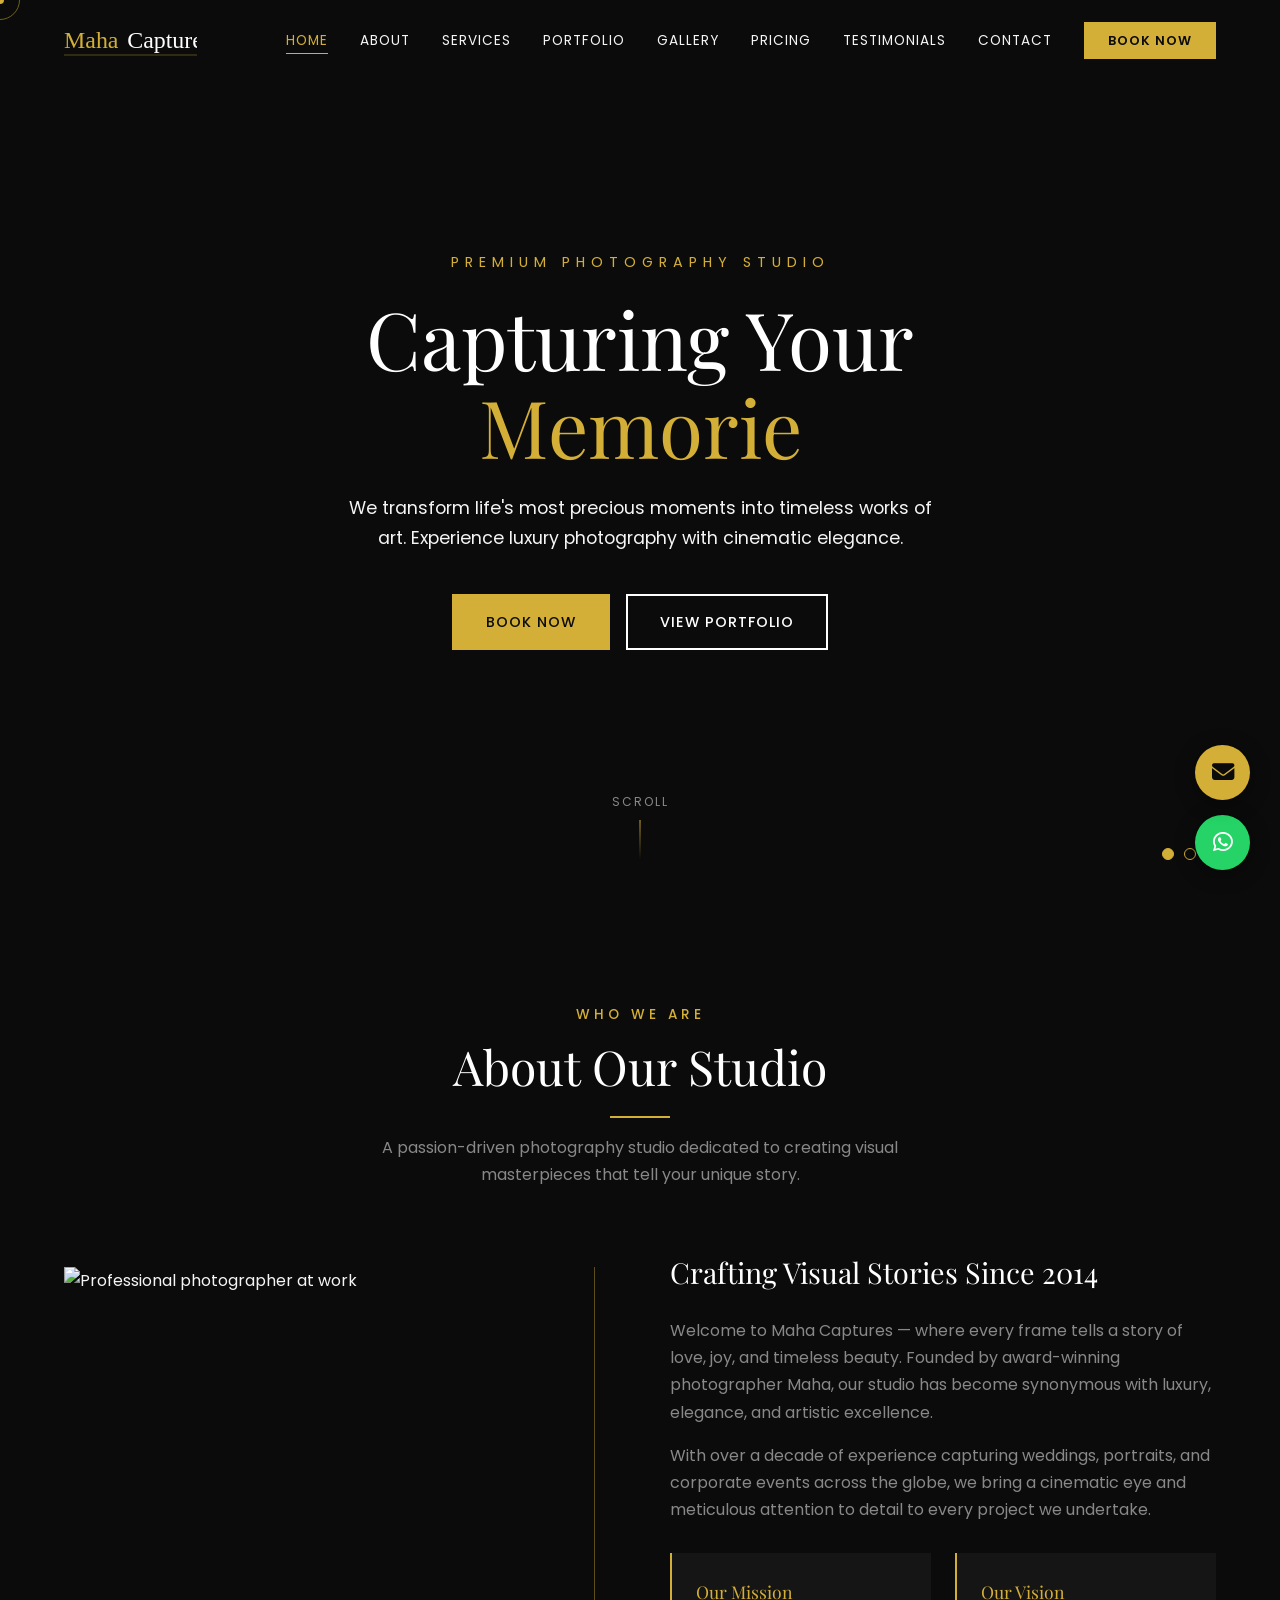
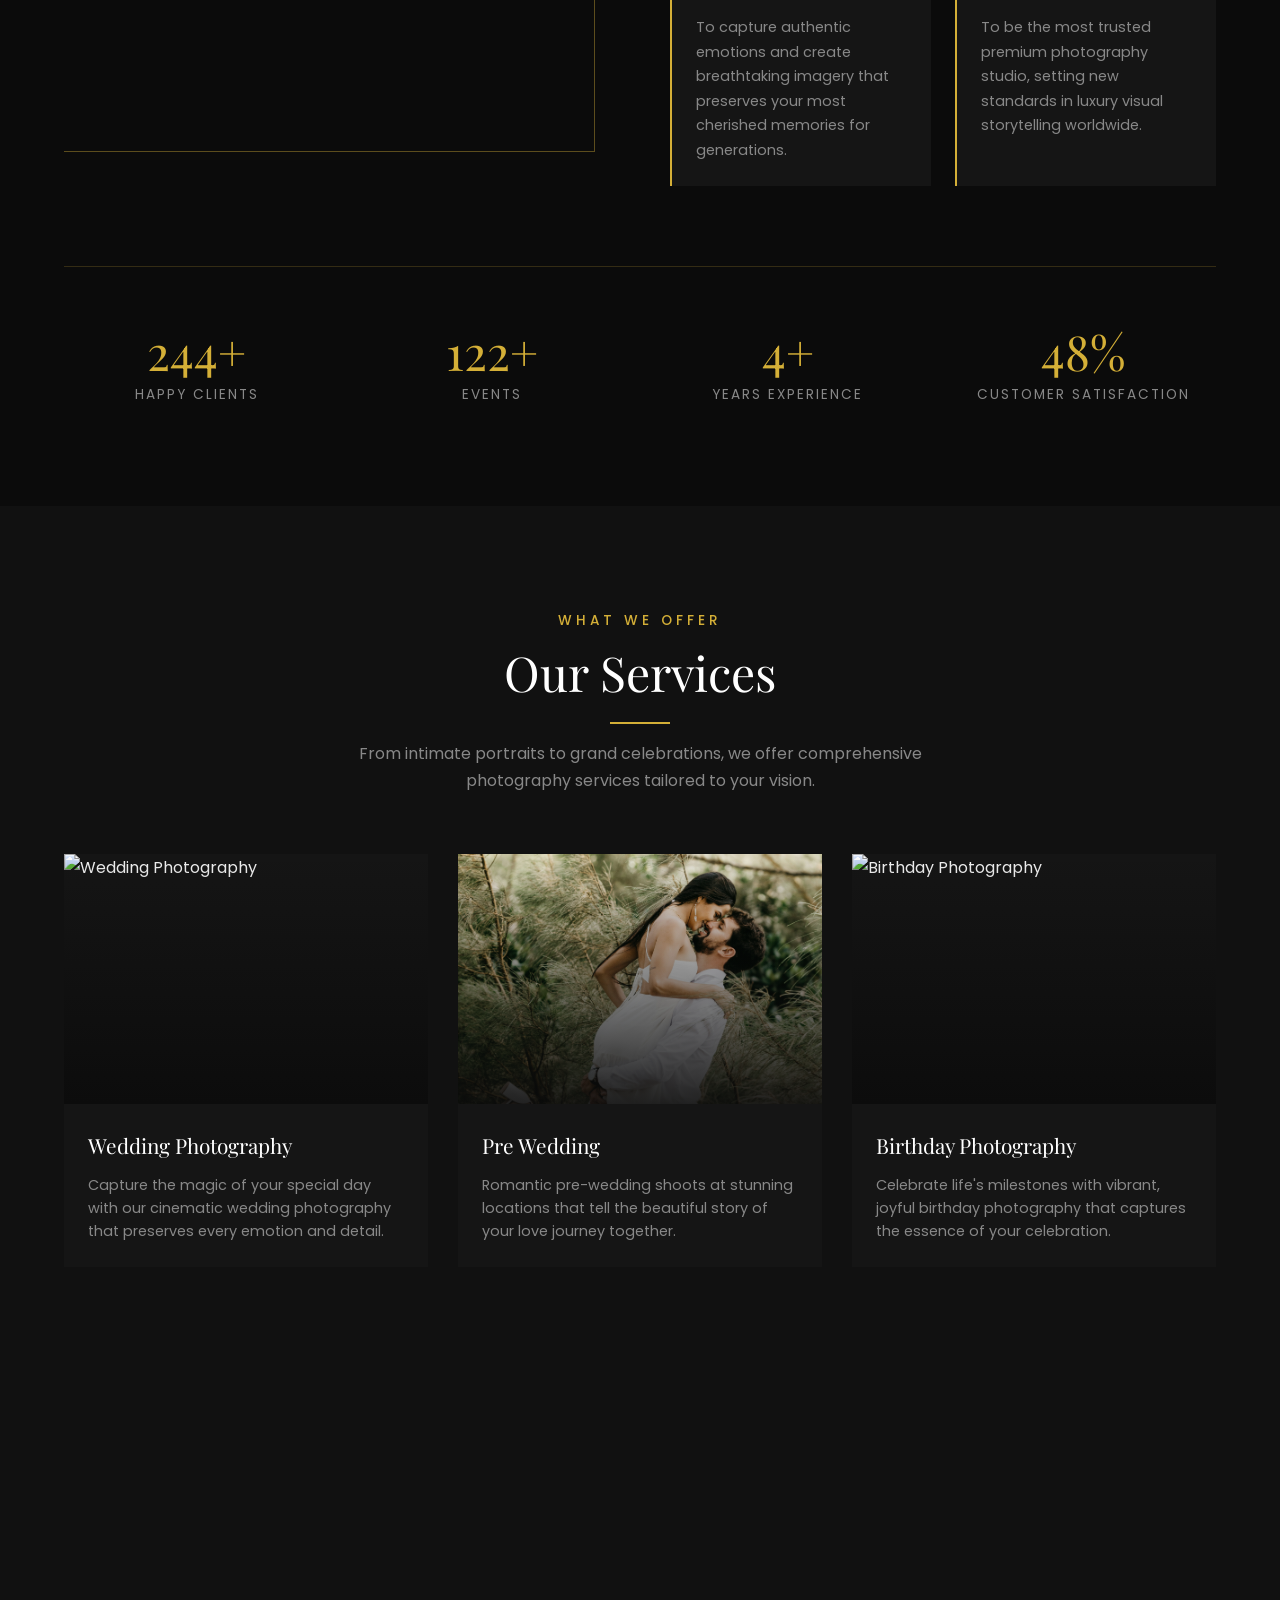
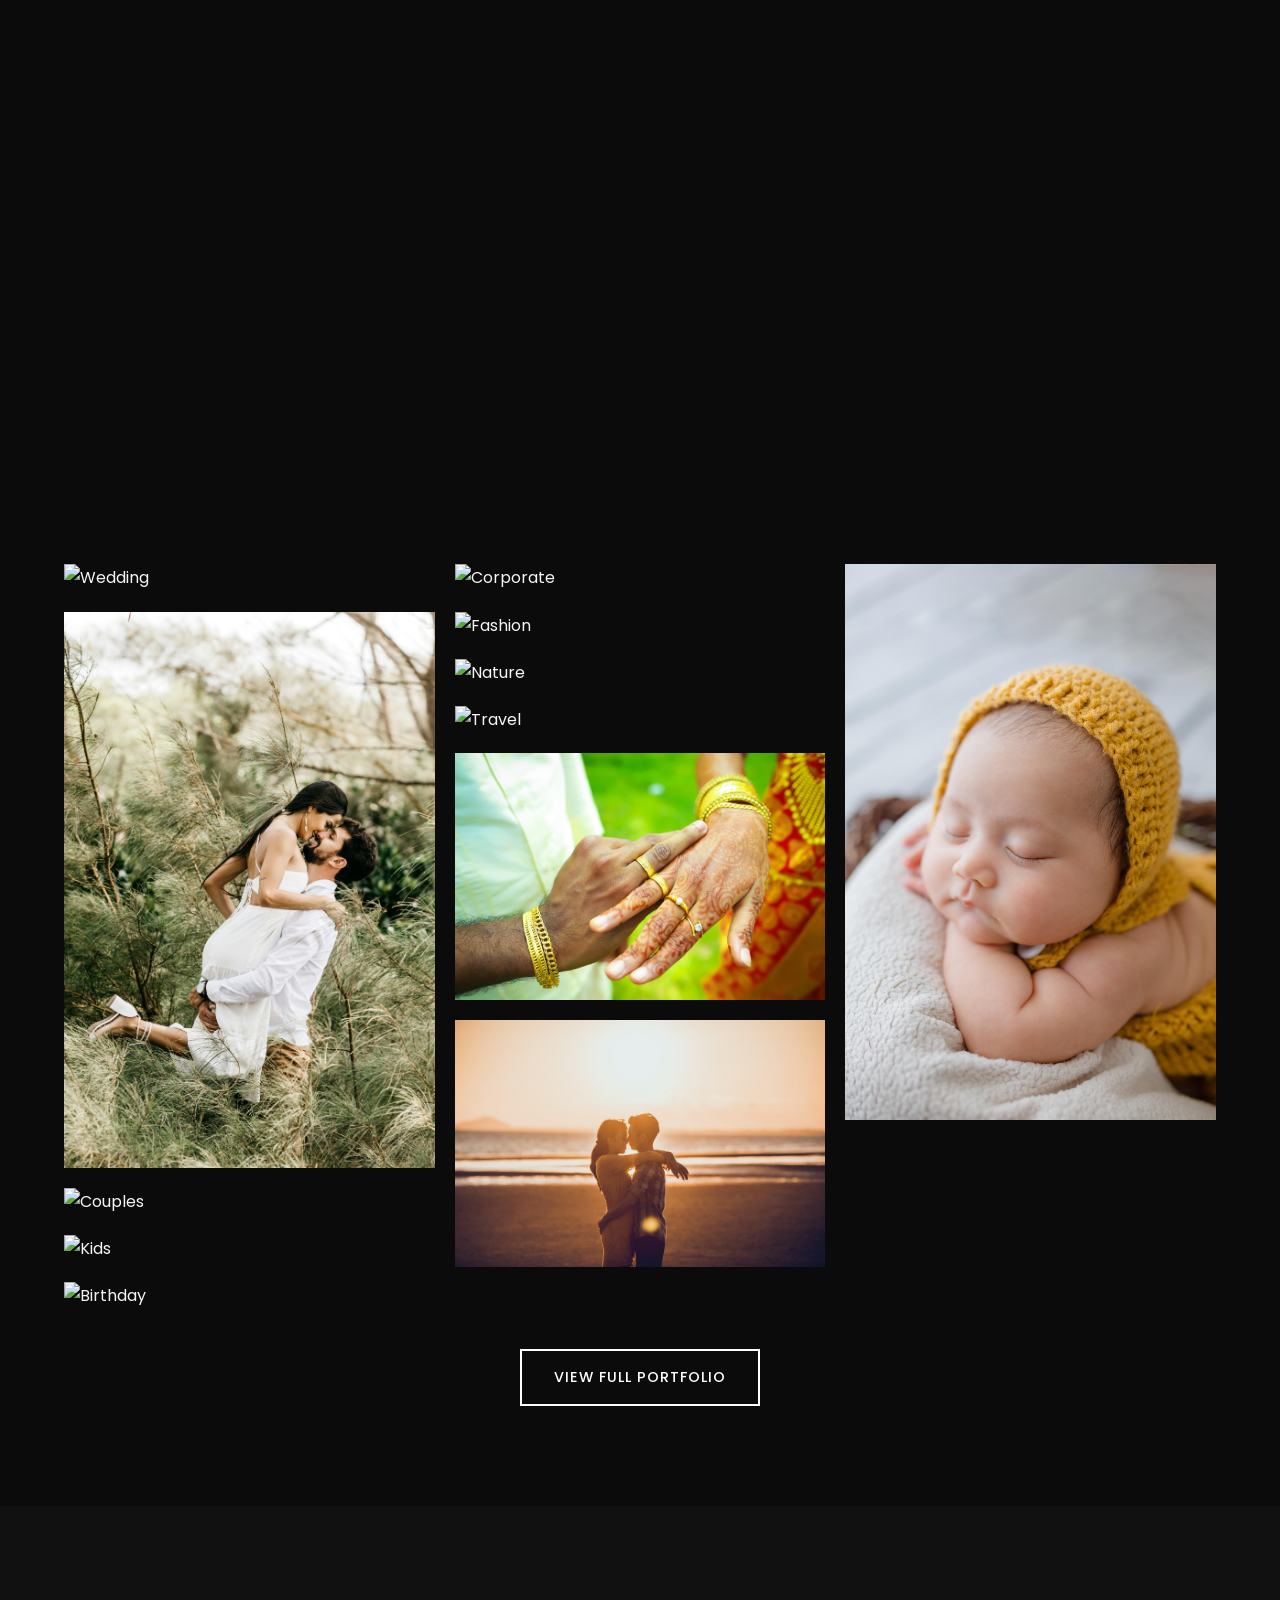
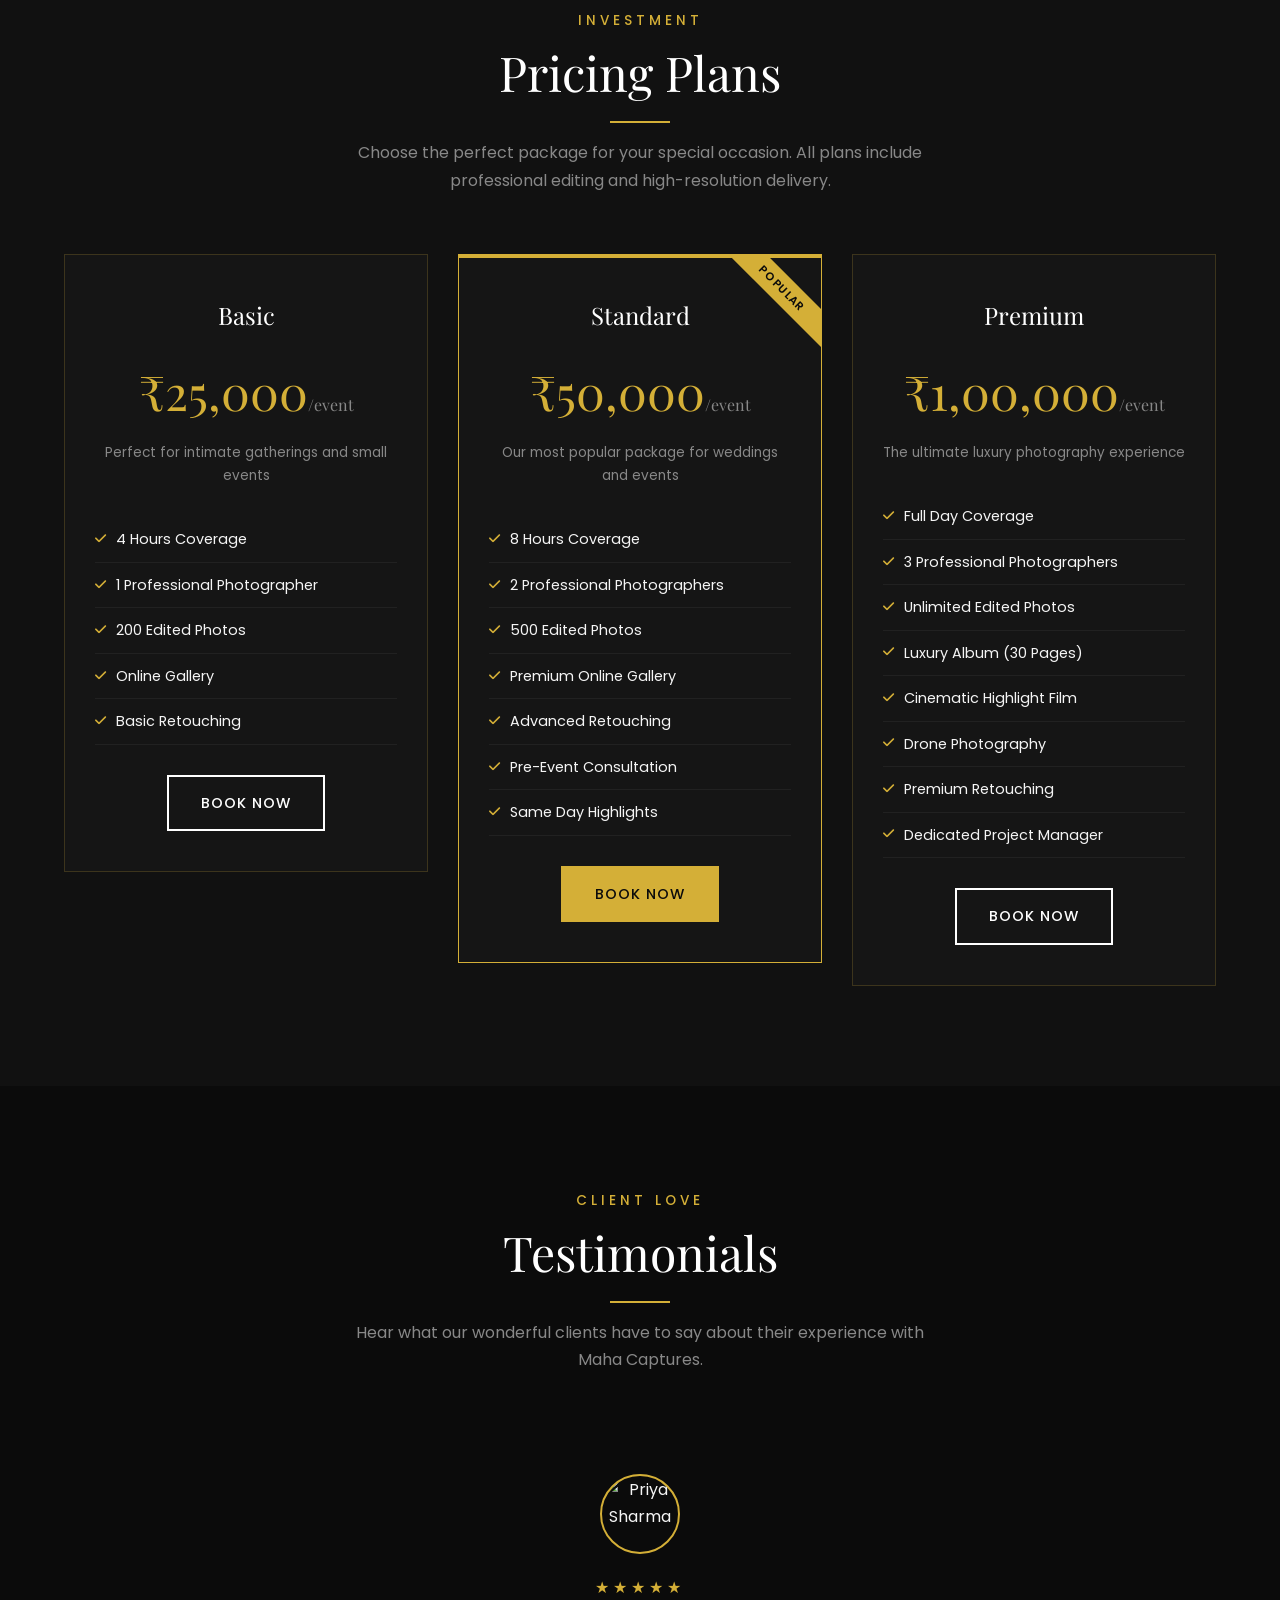
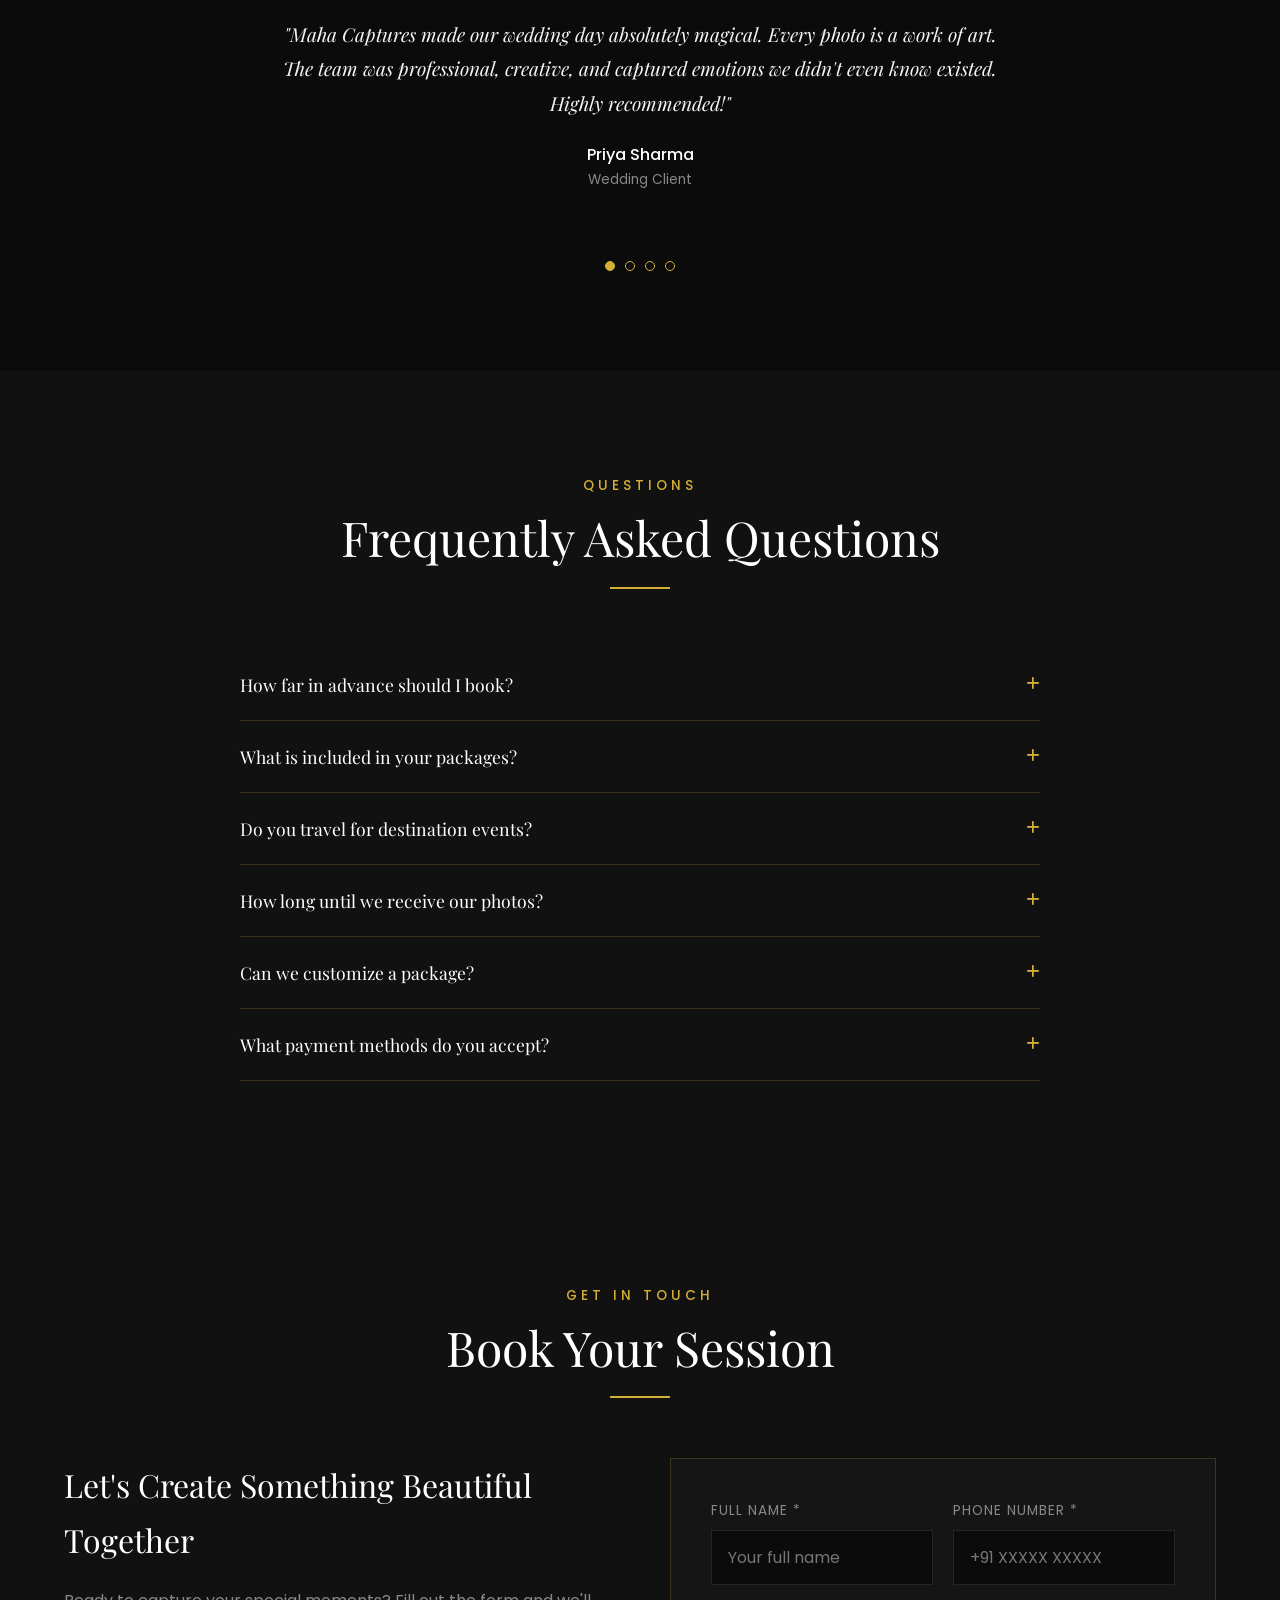
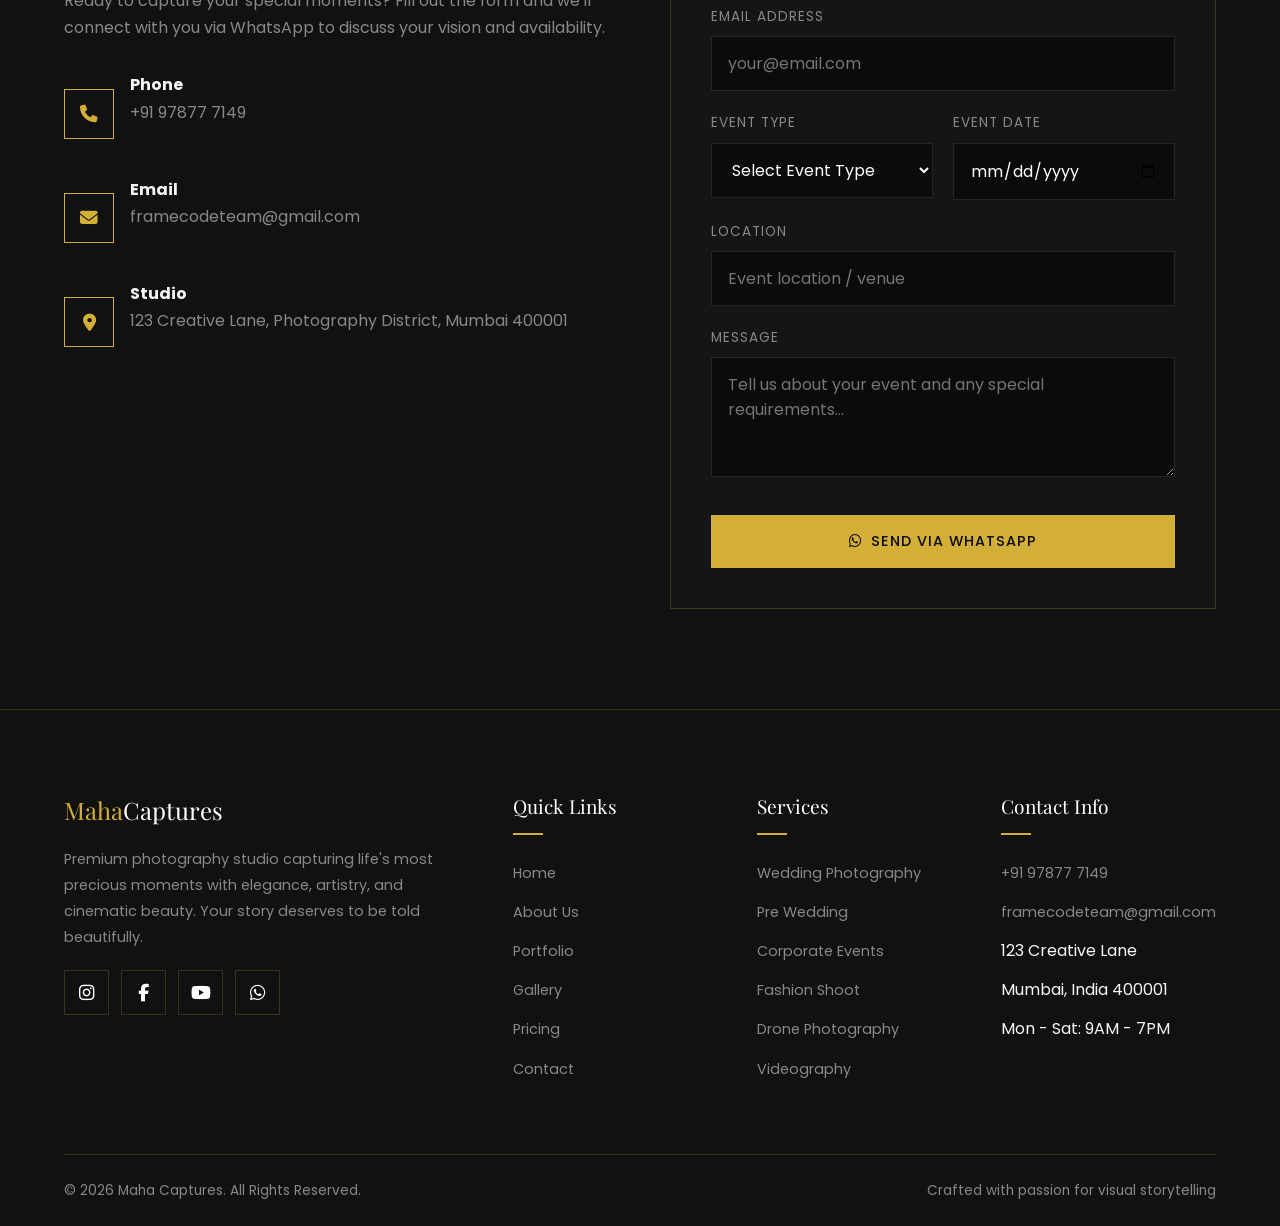
==== index.html @ fd740030 "image changes" ====
<!DOCTYPE html>
<html lang="en">
<head>
  <meta charset="UTF-8">
  <meta name="viewport" content="width=device-width, initial-scale=1.0">
  <meta name="description" content="Maha Captures - Premium luxury photography studio specializing in weddings, portraits, corporate events, and cinematic visual storytelling.">
  <meta name="keywords" content="photography, wedding photographer, portrait, luxury photography, cinematic, Maha Captures">
  <meta name="author" content="Maha Captures">
  <meta property="og:title" content="Maha Captures | Premium Photography Studio">
  <meta property="og:description" content="Capturing life's most precious moments with elegance, artistry, and cinematic beauty.">
  <meta property="og:type" content="website">
  <title>Maha Captures | Premium Photography Studio</title>

  <!-- Google Fonts -->
  <link rel="preconnect" href="https://fonts.googleapis.com">
  <link rel="preconnect" href="https://fonts.gstatic.com" crossorigin>
  <link href="https://fonts.googleapis.com/css2?family=Playfair+Display:ital,wght@0,400;0,500;0,600;0,700;1,400&family=Poppins:wght@300;400;500;600;700&display=swap" rel="stylesheet">

  <!-- Font Awesome Icons -->
  <link rel="stylesheet" href="https://cdnjs.cloudflare.com/ajax/libs/font-awesome/6.5.1/css/all.min.css">

  <!-- Main Stylesheet -->
  <link rel="stylesheet" href="style.css">
</head>
<body>

  <!-- Loading Screen -->
  <div class="loader">
    <div class="loader-logo">Maha<span>Captures</span></div>
    <div class="loader-bar">
      <div class="loader-progress"></div>
    </div>
  </div>

  <!-- Custom Cursor -->
  <div class="cursor-dot"></div>
  <div class="cursor-outline"></div>

  <!-- Scroll Progress Bar -->
  <div class="scroll-progress"></div>

  <!-- Navigation -->
  <nav class="navbar">
    <div class="container">
      <a href="index.html" class="nav-logo">
        <img src="assets/logo.svg" alt="Maha Captures Logo">
      </a>
      <ul class="nav-menu">
        <li><a href="index.html" class="nav-link">Home</a></li>
        <li><a href="about.html" class="nav-link">About</a></li>
        <li><a href="services.html" class="nav-link">Services</a></li>
        <li><a href="portfolio.html" class="nav-link">Portfolio</a></li>
        <li><a href="gallery.html" class="nav-link">Gallery</a></li>
        <li><a href="pricing.html" class="nav-link">Pricing</a></li>
        <li><a href="index.html#testimonials" class="nav-link">Testimonials</a></li>
        <li><a href="contact.html" class="nav-link">Contact</a></li>
        <li><a href="#" class="nav-book-btn" data-open-booking>Book Now</a></li>
      </ul>
      <button class="hamburger" aria-label="Toggle menu">
        <span></span>
        <span></span>
        <span></span>
      </button>
    </div>
  </nav>

  <!-- Mobile Navigation Overlay -->
  <div class="nav-overlay">
    <a href="index.html" class="nav-link">Home</a>
    <a href="about.html" class="nav-link">About</a>
    <a href="services.html" class="nav-link">Services</a>
    <a href="portfolio.html" class="nav-link">Portfolio</a>
    <a href="gallery.html" class="nav-link">Gallery</a>
    <a href="pricing.html" class="nav-link">Pricing</a>
    <a href="index.html#testimonials" class="nav-link">Testimonials</a>
    <a href="contact.html" class="nav-link">Contact</a>
    <a href="#" class="nav-book-btn" data-open-booking>Book Now</a>
  </div>

  <!-- Hero Section -->
  <section class="hero" id="home">
    <div class="hero-slider">
      <div class="hero-slide active">
        <img src="https://images.unsplash.com/photo-1519741497674-611481863552?w=1920&q=80" alt="Wedding photography">
      </div>
      <div class="hero-slide">
        <img src="https://picsum.photos/id/1027/1920/1080" alt="Couple portrait">
      </div>
      <div class="hero-slide">
        <img src="https://picsum.photos/id/1035/1920/1080" alt="Cinematic wedding">
      </div>
      <div class="hero-slide">
        <img src="https://images.unsplash.com/photo-1522673607200-164d1b6ce486?w=1920&q=80" alt="Fashion shoot">
      </div>
    </div>
    <div class="hero-overlay"></div>
    <div class="hero-content">
      <p class="hero-subtitle">Premium Photography Studio</p>
      <h1 class="hero-title">Capturing Your <span class="typing-text">Moments</span></h1>
      <p class="hero-desc">We transform life's most precious moments into timeless works of art. Experience luxury photography with cinematic elegance.</p>
      <div class="hero-buttons">
        <a href="#" class="btn btn-primary" data-open-booking>Book Now</a>
        <a href="portfolio.html" class="btn btn-outline">View Portfolio</a>
      </div>
    </div>
    <div class="hero-scroll">
      <span>Scroll</span>
      <div class="hero-scroll-line"></div>
    </div>
    <div class="hero-dots">
      <button class="hero-dot active" aria-label="Slide 1"></button>
      <button class="hero-dot" aria-label="Slide 2"></button>
      <button class="hero-dot" aria-label="Slide 3"></button>
      <button class="hero-dot" aria-label="Slide 4"></button>
    </div>
  </section>

  <!-- About Section -->
  <section class="section" id="about">
    <div class="container">
      <div class="section-header reveal fade-up">
        <span class="section-subtitle">Who We Are</span>
        <h2 class="section-title">About Our Studio</h2>
        <div class="section-divider"></div>
        <p class="section-desc">A passion-driven photography studio dedicated to creating visual masterpieces that tell your unique story.</p>
      </div>
      <div class="about-grid">
        <div class="about-image reveal slide-left">
          <img src="https://picsum.photos/800/600?random=1" alt="Professional photographer at work" loading="lazy">
          <div class="about-image-frame"></div>
        </div>
        <div class="about-content reveal slide-right">
          <h3>Crafting Visual Stories Since 2014</h3>
          <p>Welcome to Maha Captures — where every frame tells a story of love, joy, and timeless beauty. Founded by award-winning photographer Maha, our studio has become synonymous with luxury, elegance, and artistic excellence.</p>
          <p>With over a decade of experience capturing weddings, portraits, and corporate events across the globe, we bring a cinematic eye and meticulous attention to detail to every project we undertake.</p>
          <div class="about-mission-vision">
            <div class="mv-item">
              <h4>Our Mission</h4>
              <p>To capture authentic emotions and create breathtaking imagery that preserves your most cherished memories for generations.</p>
            </div>
            <div class="mv-item">
              <h4>Our Vision</h4>
              <p>To be the most trusted premium photography studio, setting new standards in luxury visual storytelling worldwide.</p>
            </div>
          </div>
        </div>
      </div>
      <!-- Statistics -->
      <div class="stats-grid">
        <div class="stat-item reveal fade-up">
          <div class="stat-number" data-target="500" data-suffix="+">0</div>
          <div class="stat-label">Happy Clients</div>
        </div>
        <div class="stat-item reveal fade-up">
          <div class="stat-number" data-target="250" data-suffix="+">0</div>
          <div class="stat-label">Events</div>
        </div>
        <div class="stat-item reveal fade-up">
          <div class="stat-number" data-target="10" data-suffix="+">0</div>
          <div class="stat-label">Years Experience</div>
        </div>
        <div class="stat-item reveal fade-up">
          <div class="stat-number" data-target="100" data-suffix="%">0</div>
          <div class="stat-label">Customer Satisfaction</div>
        </div>
      </div>
    </div>
  </section>

  <!-- Services Section -->
  <section class="section" id="services" style="background: var(--bg-secondary);">
    <div class="container">
      <div class="section-header reveal fade-up">
        <span class="section-subtitle">What We Offer</span>
        <h2 class="section-title">Our Services</h2>
        <div class="section-divider"></div>
        <p class="section-desc">From intimate portraits to grand celebrations, we offer comprehensive photography services tailored to your vision.</p>
      </div>
      <div class="services-grid">
        <div class="service-card reveal fade-up">
          <div class="service-card-image">
            <img src="https://images.unsplash.com/photo-1519741497674-611481863552?w=600&q=80" alt="Wedding Photography" loading="lazy">
            <div class="service-card-overlay"></div>
            <div class="service-card-icon"><i class="fas fa-heart"></i></div>
          </div>
          <div class="service-card-content">
            <h3>Wedding Photography</h3>
            <p>Capture the magic of your special day with our cinematic wedding photography that preserves every emotion and detail.</p>
          </div>
        </div>
        <div class="service-card reveal fade-up">
          <div class="service-card-image">
            <img src="images/jonathan-borba-n-A894UXsj8-unsplash.jpg"  width="600" height="80" alt="Pre Wedding" loading="lazy">
            <div class="service-card-overlay"></div>
            <div class="service-card-icon"><i class="fas fa-ring"></i></div>
          </div>
          <div class="service-card-content">
            <h3>Pre Wedding</h3>
            <p>Romantic pre-wedding shoots at stunning locations that tell the beautiful story of your love journey together.</p>
          </div>
        </div>
        <div class="service-card reveal fade-up">
          <div class="service-card-image">
            <img src="https://images.unsplash.com/photo-1530103862676-de8c9debad1d?w=600&q=80" alt="Birthday Photography" loading="lazy">
            <div class="service-card-overlay"></div>
            <div class="service-card-icon"><i class="fas fa-birthday-cake"></i></div>
          </div>
          <div class="service-card-content">
            <h3>Birthday Photography</h3>
            <p>Celebrate life's milestones with vibrant, joyful birthday photography that captures the essence of your celebration.</p>
          </div>
        </div>
        <div class="service-card reveal fade-up">
          <div class="service-card-image">
            <img src="images/pexels-baby-1839565_1920.jpg"  width="600" height="400" alt="Baby Shoot" loading="lazy">
            <div class="service-card-overlay"></div>
            <div class="service-card-icon"><i class="fas fa-baby"></i></div>
          </div>
          <div class="service-card-content">
            <h3>Baby Shoot</h3>
            <p>Adorable newborn and baby photography sessions that preserve the innocence and wonder of early childhood.</p>
          </div>
        </div>
        <div class="service-card reveal fade-up">
          <div class="service-card-image">
            <img src="https://images.unsplash.com/photo-1555252333-9f8e92e65df9?w=600&q=80" alt="Maternity Shoot" loading="lazy">
            <div class="service-card-overlay"></div>
            <div class="service-card-icon"><i class="fas fa-female"></i></div>
          </div>
          <div class="service-card-content">
            <h3>Maternity Shoot</h3>
            <p>Elegant maternity portraits celebrating the beauty of motherhood with artistic, timeless compositions.</p>
          </div>
        </div>
        <div class="service-card reveal fade-up">
          <div class="service-card-image">
            <img src="https://images.unsplash.com/photo-1511578314322-379afb476865?w=600&q=80" alt="Corporate Photography" loading="lazy">
            <div class="service-card-overlay"></div>
            <div class="service-card-icon"><i class="fas fa-building"></i></div>
          </div>
          <div class="service-card-content">
            <h3>Corporate Photography</h3>
            <p>Professional corporate headshots, event coverage, and brand photography that elevates your business image.</p>
          </div>
        </div>
        <div class="service-card reveal fade-up">
          <div class="service-card-image">
            <img src="https://images.unsplash.com/photo-1523275335684-37898b6baf30?w=600&q=80" alt="Product Photography" loading="lazy">
            <div class="service-card-overlay"></div>
            <div class="service-card-icon"><i class="fas fa-box"></i></div>
          </div>
          <div class="service-card-content">
            <h3>Product Photography</h3>
            <p>Stunning product photography that showcases your brand with crisp, compelling visuals for e-commerce and marketing.</p>
          </div>
        </div>
        <div class="service-card reveal fade-up">
          <div class="service-card-image">
            <img src="https://images.unsplash.com/photo-1509631179647-0177331693ae?w=600&q=80" alt="Fashion Shoot" loading="lazy">
            <div class="service-card-overlay"></div>
            <div class="service-card-icon"><i class="fas fa-tshirt"></i></div>
          </div>
          <div class="service-card-content">
            <h3>Fashion Shoot</h3>
            <p>High-fashion editorial photography with creative direction, styling, and dramatic lighting for magazine-quality results.</p>
          </div>
        </div>
        <div class="service-card reveal fade-up">
          <div class="service-card-image">
            <img src="https://images.unsplash.com/photo-1473968512647-3e447244af8f?w=600&q=80" alt="Drone Photography" loading="lazy">
            <div class="service-card-overlay"></div>
            <div class="service-card-icon"><i class="fas fa-helicopter"></i></div>
          </div>
          <div class="service-card-content">
            <h3>Drone Photography</h3>
            <p>Breathtaking aerial photography and videography that captures stunning perspectives from above.</p>
          </div>
        </div>
        <div class="service-card reveal fade-up">
          <div class="service-card-image">
            <img src="https://images.unsplash.com/photo-1492691527719-9d1e07e534b4?w=600&q=80" alt="Videography" loading="lazy">
            <div class="service-card-overlay"></div>
            <div class="service-card-icon"><i class="fas fa-video"></i></div>
          </div>
          <div class="service-card-content">
            <h3>Videography</h3>
            <p>Cinematic wedding films and event videos that bring your memories to life with professional editing and storytelling.</p>
          </div>
        </div>
      </div>
      <div class="text-center mt-40 reveal fade-up">
        <a href="services.html" class="btn btn-primary">View All Services</a>
      </div>
    </div>
  </section>

  <!-- Parallax CTA -->
  <section class="parallax-section" style="background-image: url('https://images.unsplash.com/photo-1606216794074-735e91aa2cae?w=1920&q=80');">
    <div class="parallax-overlay"></div>
    <div class="container parallax-content reveal zoom-in">
      <h2>Every Moment Deserves to Be Remembered</h2>
      <p>Let us create stunning visual memories that you'll treasure forever. Your story deserves to be told beautifully.</p>
      <a href="#" class="btn btn-primary" data-open-booking>Start Your Journey</a>
    </div>
  </section>

  <!-- Portfolio Section -->
  <section class="section" id="portfolio">
    <div class="container">
      <div class="section-header reveal fade-up">
        <span class="section-subtitle">Our Work</span>
        <h2 class="section-title">Portfolio</h2>
        <div class="section-divider"></div>
        <p class="section-desc">Explore our curated collection of stunning photography across various categories and styles.</p>
      </div>
      <div class="portfolio-filters reveal fade-up">
        <button class="filter-btn active" data-filter="all">All</button>
        <button class="filter-btn" data-filter="wedding">Wedding</button>
        <button class="filter-btn" data-filter="pre-wedding">Pre Wedding</button>
        <button class="filter-btn" data-filter="couples">Couples</button>
        <button class="filter-btn" data-filter="kids">Kids</button>
        <button class="filter-btn" data-filter="birthday">Birthday</button>
        <button class="filter-btn" data-filter="corporate">Corporate</button>
        <button class="filter-btn" data-filter="fashion">Fashion</button>
        <button class="filter-btn" data-filter="nature">Nature</button>
        <button class="filter-btn" data-filter="travel">Travel</button>
      </div>
      <div class="portfolio-grid">
        <div class="portfolio-item" data-category="wedding" data-title="Elegant Wedding Ceremony">
          <img src="https://images.unsplash.com/photo-1519741497674-611481863552?w=600&q=80" alt="Wedding" loading="lazy">
          <div class="portfolio-item-overlay">
            <i class="fas fa-search-plus"></i>
            <h4>Elegant Wedding</h4>
            <span>Wedding</span>
          </div>
        </div>
        <div class="portfolio-item" data-category="pre-wedding" data-title="Romantic Pre-Wedding">
          <img src="images/jonathan-borba-n-A894UXsj8-unsplash.jpg"  width="600" height="80"  alt="Pre Wedding" loading="lazy">
          <div class="portfolio-item-overlay">
            <i class="fas fa-search-plus"></i>
            <h4>Romantic Pre-Wedding</h4>
            <span>Pre Wedding</span>
          </div>
        </div>
        <div class="portfolio-item" data-category="couples" data-title="Love Story">
          <img src="https://images.unsplash.com/photo-1522673607200-164d1b6ce486?w=600&q=80" alt="Couples" loading="lazy">
          <div class="portfolio-item-overlay">
            <i class="fas fa-search-plus"></i>
            <h4>Love Story</h4>
            <span>Couples</span>
          </div>
        </div>
        <div class="portfolio-item" data-category="kids" data-title="Joyful Kids">
          <img src="https://images.unsplash.com/photo-1503454537195-1dcabb73ffb9?w=600&q=80" alt="Kids" loading="lazy">
          <div class="portfolio-item-overlay">
            <i class="fas fa-search-plus"></i>
            <h4>Joyful Kids</h4>
            <span>Kids</span>
          </div>
        </div>
        <div class="portfolio-item" data-category="birthday" data-title="Birthday Celebration">
          <img src="https://images.unsplash.com/photo-1530103862676-de8c9debad1d?w=600&q=80" alt="Birthday" loading="lazy">
          <div class="portfolio-item-overlay">
            <i class="fas fa-search-plus"></i>
            <h4>Birthday Celebration</h4>
            <span>Birthday</span>
          </div>
        </div>
        <div class="portfolio-item" data-category="corporate" data-title="Corporate Event">
          <img src="https://images.unsplash.com/photo-1511578314322-379afb476865?w=600&q=80" alt="Corporate" loading="lazy">
          <div class="portfolio-item-overlay">
            <i class="fas fa-search-plus"></i>
            <h4>Corporate Event</h4>
            <span>Corporate</span>
          </div>
        </div>
        <div class="portfolio-item" data-category="fashion" data-title="Fashion Editorial">
          <img src="https://images.unsplash.com/photo-1509631179647-0177331693ae?w=600&q=80" alt="Fashion" loading="lazy">
          <div class="portfolio-item-overlay">
            <i class="fas fa-search-plus"></i>
            <h4>Fashion Editorial</h4>
            <span>Fashion</span>
          </div>
        </div>
        <div class="portfolio-item" data-category="nature" data-title="Natural Beauty">
          <img src="https://images.unsplash.com/photo-1469474968028-56623f02e42e?w=600&q=80" alt="Nature" loading="lazy">
          <div class="portfolio-item-overlay">
            <i class="fas fa-search-plus"></i>
            <h4>Natural Beauty</h4>
            <span>Nature</span>
          </div>
        </div>
        <div class="portfolio-item" data-category="travel" data-title="Travel Adventure">
          <img src="https://images.unsplash.com/photo-1488646953014-85cb44e25828?w=600&q=80" alt="Travel" loading="lazy">
          <div class="portfolio-item-overlay">
            <i class="fas fa-search-plus"></i>
            <h4>Travel Adventure</h4>
            <span>Travel</span>
          </div>
        </div>
        <div class="portfolio-item" data-category="wedding" data-title="Grand Reception">
          <img src="images/anoop1992-mehndi-6570407_1920.jpg"  width="600" height="80" alt="Wedding Reception" loading="lazy">
          <div class="portfolio-item-overlay">
            <i class="fas fa-search-plus"></i>
            <h4>Grand Reception</h4>
            <span>Wedding</span>
          </div>
        </div>
        <div class="portfolio-item" data-category="couples" data-title="Sunset Romance">
          <img src="images/duncan_dao-wedding-7144053_1920.jpg"  width="600" height="80" alt="Couples Sunset" loading="lazy">
          <div class="portfolio-item-overlay">
            <i class="fas fa-search-plus"></i>
            <h4>Sunset Romance</h4>
            <span>Couples</span>
          </div>
        </div>
        <div class="portfolio-item" data-category="kids" data-title="Playful Moments">
          <img src="images/bongbabyhousevn-newborn-5036843_1920.jpg"  width="600" height="80" alt="Baby" loading="lazy">
          <div class="portfolio-item-overlay">
            <i class="fas fa-search-plus"></i>
            <h4>Playful Moments</h4>
            <span>Kids</span>
          </div>
        </div>
      </div>
      <div class="text-center mt-40 reveal fade-up">
        <a href="portfolio.html" class="btn btn-outline">View Full Portfolio</a>
      </div>
    </div>
  </section>

  <!-- Pricing Section -->
  <section class="section" id="pricing" style="background: var(--bg-secondary);">
    <div class="container">
      <div class="section-header reveal fade-up">
        <span class="section-subtitle">Investment</span>
        <h2 class="section-title">Pricing Plans</h2>
        <div class="section-divider"></div>
        <p class="section-desc">Choose the perfect package for your special occasion. All plans include professional editing and high-resolution delivery.</p>
      </div>
      <div class="pricing-grid">
        <div class="pricing-card reveal fade-up">
          <h3 class="pricing-name">Basic</h3>
          <div class="pricing-price">₹25,000<span>/event</span></div>
          <p class="pricing-desc">Perfect for intimate gatherings and small events</p>
          <ul class="pricing-features">
            <li><i class="fas fa-check"></i> 4 Hours Coverage</li>
            <li><i class="fas fa-check"></i> 1 Professional Photographer</li>
            <li><i class="fas fa-check"></i> 200 Edited Photos</li>
            <li><i class="fas fa-check"></i> Online Gallery</li>
            <li><i class="fas fa-check"></i> Basic Retouching</li>
          </ul>
          <a href="#" class="btn btn-outline" data-open-booking>Book Now</a>
        </div>
        <div class="pricing-card featured reveal fade-up">
          <div class="pricing-badge">Popular</div>
          <h3 class="pricing-name">Standard</h3>
          <div class="pricing-price">₹50,000<span>/event</span></div>
          <p class="pricing-desc">Our most popular package for weddings and events</p>
          <ul class="pricing-features">
            <li><i class="fas fa-check"></i> 8 Hours Coverage</li>
            <li><i class="fas fa-check"></i> 2 Professional Photographers</li>
            <li><i class="fas fa-check"></i> 500 Edited Photos</li>
            <li><i class="fas fa-check"></i> Premium Online Gallery</li>
            <li><i class="fas fa-check"></i> Advanced Retouching</li>
            <li><i class="fas fa-check"></i> Pre-Event Consultation</li>
            <li><i class="fas fa-check"></i> Same Day Highlights</li>
          </ul>
          <a href="#" class="btn btn-primary" data-open-booking>Book Now</a>
        </div>
        <div class="pricing-card reveal fade-up">
          <h3 class="pricing-name">Premium</h3>
          <div class="pricing-price">₹1,00,000<span>/event</span></div>
          <p class="pricing-desc">The ultimate luxury photography experience</p>
          <ul class="pricing-features">
            <li><i class="fas fa-check"></i> Full Day Coverage</li>
            <li><i class="fas fa-check"></i> 3 Professional Photographers</li>
            <li><i class="fas fa-check"></i> Unlimited Edited Photos</li>
            <li><i class="fas fa-check"></i> Luxury Album (30 Pages)</li>
            <li><i class="fas fa-check"></i> Cinematic Highlight Film</li>
            <li><i class="fas fa-check"></i> Drone Photography</li>
            <li><i class="fas fa-check"></i> Premium Retouching</li>
            <li><i class="fas fa-check"></i> Dedicated Project Manager</li>
          </ul>
          <a href="#" class="btn btn-outline" data-open-booking>Book Now</a>
        </div>
      </div>
    </div>
  </section>

  <!-- Testimonials Section -->
  <section class="section" id="testimonials">
    <div class="container">
      <div class="section-header reveal fade-up">
        <span class="section-subtitle">Client Love</span>
        <h2 class="section-title">Testimonials</h2>
        <div class="section-divider"></div>
        <p class="section-desc">Hear what our wonderful clients have to say about their experience with Maha Captures.</p>
      </div>
      <div class="testimonials-slider reveal fade-up">
        <div class="testimonial-track">
          <div class="testimonial-slide">
            <img src="https://images.unsplash.com/photo-1494790108377-be9c29b29330?w=160&q=80" alt="Priya Sharma" class="testimonial-avatar" loading="lazy">
            <div class="testimonial-rating">★★★★★</div>
            <p class="testimonial-text">"Maha Captures made our wedding day absolutely magical. Every photo is a work of art. The team was professional, creative, and captured emotions we didn't even know existed. Highly recommended!"</p>
            <p class="testimonial-author">Priya Sharma</p>
            <p class="testimonial-role">Wedding Client</p>
          </div>
          <div class="testimonial-slide">
            <img src="https://images.unsplash.com/photo-1507003211169-0a1dd7228f2d?w=160&q=80" alt="Rahul Mehta" class="testimonial-avatar" loading="lazy">
            <div class="testimonial-rating">★★★★★</div>
            <p class="testimonial-text">"The pre-wedding shoot was an incredible experience. The locations, the lighting, the poses — everything was perfect. Our photos look like they're straight out of a Bollywood movie!"</p>
            <p class="testimonial-author">Rahul Mehta</p>
            <p class="testimonial-role">Pre-Wedding Client</p>
          </div>
          <div class="testimonial-slide">
            <img src="https://images.unsplash.com/photo-1438761681033-6461ffad8d80?w=160&q=80" alt="Ananya Reddy" class="testimonial-avatar" loading="lazy">
            <div class="testimonial-rating">★★★★★</div>
            <p class="testimonial-text">"We hired Maha Captures for our corporate event and the results exceeded all expectations. Professional, punctual, and the photos were delivered ahead of schedule. Will definitely work with them again."</p>
            <p class="testimonial-author">Ananya Reddy</p>
            <p class="testimonial-role">Corporate Client</p>
          </div>
          <div class="testimonial-slide">
            <img src="https://images.unsplash.com/photo-1472099645785-5658abf4ff4e?w=160&q=80" alt="Vikram Singh" class="testimonial-avatar" loading="lazy">
            <div class="testimonial-rating">★★★★★</div>
            <p class="testimonial-text">"The baby shoot for our little one was so heartwarming. Maha has a gift for making babies comfortable and capturing their purest expressions. These photos are treasures we'll keep forever."</p>
            <p class="testimonial-author">Vikram Singh</p>
            <p class="testimonial-role">Baby Shoot Client</p>
          </div>
        </div>
        <div class="testimonial-dots">
          <button class="testimonial-dot active" aria-label="Testimonial 1"></button>
          <button class="testimonial-dot" aria-label="Testimonial 2"></button>
          <button class="testimonial-dot" aria-label="Testimonial 3"></button>
          <button class="testimonial-dot" aria-label="Testimonial 4"></button>
        </div>
      </div>
    </div>
  </section>

  <!-- FAQ Section -->
  <section class="section" id="faq" style="background: var(--bg-secondary);">
    <div class="container">
      <div class="section-header reveal fade-up">
        <span class="section-subtitle">Questions</span>
        <h2 class="section-title">Frequently Asked Questions</h2>
        <div class="section-divider"></div>
      </div>
      <div class="faq-list reveal fade-up">
        <div class="faq-item">
          <button class="faq-question">
            How far in advance should I book?
            <i class="fas fa-plus"></i>
          </button>
          <div class="faq-answer">
            <p>We recommend booking at least 3-6 months in advance for weddings and major events. For portrait sessions and smaller events, 2-4 weeks notice is usually sufficient. Popular dates fill up quickly, so early booking is encouraged.</p>
          </div>
        </div>
        <div class="faq-item">
          <button class="faq-question">
            What is included in your packages?
            <i class="fas fa-plus"></i>
          </button>
          <div class="faq-answer">
            <p>All packages include professional photography coverage, expert editing, and high-resolution digital delivery via our online gallery. Premium packages also include physical albums, cinematic highlight films, and additional services like drone photography.</p>
          </div>
        </div>
        <div class="faq-item">
          <button class="faq-question">
            Do you travel for destination events?
            <i class="fas fa-plus"></i>
          </button>
          <div class="faq-answer">
            <p>Absolutely! We love destination weddings and events. Travel expenses are calculated separately based on location. We've covered events across India and internationally. Contact us for a custom quote for your destination event.</p>
          </div>
        </div>
        <div class="faq-item">
          <button class="faq-question">
            How long until we receive our photos?
            <i class="fas fa-plus"></i>
          </button>
          <div class="faq-answer">
            <p>Preview highlights are delivered within 48-72 hours. The complete edited gallery is typically ready within 3-4 weeks for standard packages and 4-6 weeks for premium packages with albums and films.</p>
          </div>
        </div>
        <div class="faq-item">
          <button class="faq-question">
            Can we customize a package?
            <i class="fas fa-plus"></i>
          </button>
          <div class="faq-answer">
            <p>Yes! We understand every event is unique. We're happy to create a custom package tailored to your specific needs, budget, and vision. Reach out to us for a personalized consultation.</p>
          </div>
        </div>
        <div class="faq-item">
          <button class="faq-question">
            What payment methods do you accept?
            <i class="fas fa-plus"></i>
          </button>
          <div class="faq-answer">
            <p>We accept bank transfers, UPI, credit/debit cards, and cash payments. A 30% advance is required to confirm your booking, with the remaining balance due before or on the event day.</p>
          </div>
        </div>
      </div>
    </div>
  </section>

  <!-- Booking Section -->
  <section class="section booking-section" id="booking">
    <div class="container">
      <div class="section-header reveal fade-up">
        <span class="section-subtitle">Get In Touch</span>
        <h2 class="section-title">Book Your Session</h2>
        <div class="section-divider"></div>
      </div>
      <div class="booking-grid">
        <div class="booking-info reveal slide-left">
          <h3>Let's Create Something Beautiful Together</h3>
          <p>Ready to capture your special moments? Fill out the form and we'll connect with you via WhatsApp to discuss your vision and availability.</p>
          <div class="booking-contact-item">
            <i class="fas fa-phone"></i>
            <div>
              <strong>Phone</strong>
              <p>+91 97877 7149</p>
            </div>
          </div>
          <div class="booking-contact-item">
            <i class="fas fa-envelope"></i>
            <div>
              <strong>Email</strong>
              <p>framecodeteam@gmail.com</p>
            </div>
          </div>
          <div class="booking-contact-item">
            <i class="fas fa-map-marker-alt"></i>
            <div>
              <strong>Studio</strong>
              <p>123 Creative Lane, Photography District, Mumbai 400001</p>
            </div>
          </div>
        </div>
        <form class="booking-form booking-form-element reveal slide-right">
          <div class="form-row">
            <div class="form-group">
              <label for="name">Full Name *</label>
              <input type="text" id="name" name="name" placeholder="Your full name" required>
            </div>
            <div class="form-group">
              <label for="phone">Phone Number *</label>
              <input type="tel" id="phone" name="phone" placeholder="+91 XXXXX XXXXX" required>
            </div>
          </div>
          <div class="form-group">
            <label for="email">Email Address</label>
            <input type="email" id="email" name="email" placeholder="your@email.com">
          </div>
          <div class="form-row">
            <div class="form-group">
              <label for="event_type">Event Type</label>
              <select id="event_type" name="event_type">
                <option value="">Select Event Type</option>
                <option value="Wedding">Wedding Photography</option>
                <option value="Pre Wedding">Pre Wedding</option>
                <option value="Birthday">Birthday Photography</option>
                <option value="Baby Shoot">Baby Shoot</option>
                <option value="Maternity">Maternity Shoot</option>
                <option value="Corporate">Corporate Photography</option>
                <option value="Product">Product Photography</option>
                <option value="Fashion">Fashion Shoot</option>
                <option value="Drone">Drone Photography</option>
                <option value="Videography">Videography</option>
                <option value="Other">Other</option>
              </select>
            </div>
            <div class="form-group">
              <label for="event_date">Event Date</label>
              <input type="date" id="event_date" name="event_date">
            </div>
          </div>
          <div class="form-group">
            <label for="location">Location</label>
            <input type="text" id="location" name="location" placeholder="Event location / venue">
          </div>
          <div class="form-group">
            <label for="message">Message</label>
            <textarea id="message" name="message" placeholder="Tell us about your event and any special requirements..."></textarea>
          </div>
          <button type="submit" class="btn btn-primary form-submit">
            <i class="fab fa-whatsapp"></i> Send via WhatsApp
          </button>
        </form>
      </div>
    </div>
  </section>

  <!-- Footer -->
  <footer class="footer">
    <div class="container">
      <div class="footer-grid">
        <div class="footer-brand">
          <a href="index.html" class="nav-logo">
            <span class="nav-logo-text">Maha<span>Captures</span></span>
          </a>
          <p>Premium photography studio capturing life's most precious moments with elegance, artistry, and cinematic beauty. Your story deserves to be told beautifully.</p>
          <div class="footer-social">
            <a href="https://instagram.com" class="social-link" target="_blank" rel="noopener" aria-label="Instagram"><i class="fab fa-instagram"></i></a>
            <a href="https://facebook.com" class="social-link" target="_blank" rel="noopener" aria-label="Facebook"><i class="fab fa-facebook-f"></i></a>
            <a href="https://youtube.com" class="social-link" target="_blank" rel="noopener" aria-label="YouTube"><i class="fab fa-youtube"></i></a>
            <a href="https://wa.me/91978777149" class="social-link" target="_blank" rel="noopener" aria-label="WhatsApp"><i class="fab fa-whatsapp"></i></a>
          </div>
        </div>
        <div>
          <h4 class="footer-title">Quick Links</h4>
          <ul class="footer-links">
            <li><a href="index.html">Home</a></li>
            <li><a href="about.html">About Us</a></li>
            <li><a href="portfolio.html">Portfolio</a></li>
            <li><a href="gallery.html">Gallery</a></li>
            <li><a href="pricing.html">Pricing</a></li>
            <li><a href="contact.html">Contact</a></li>
          </ul>
        </div>
        <div>
          <h4 class="footer-title">Services</h4>
          <ul class="footer-links">
            <li><a href="services.html">Wedding Photography</a></li>
            <li><a href="services.html">Pre Wedding</a></li>
            <li><a href="services.html">Corporate Events</a></li>
            <li><a href="services.html">Fashion Shoot</a></li>
            <li><a href="services.html">Drone Photography</a></li>
            <li><a href="services.html">Videography</a></li>
          </ul>
        </div>
        <div>
          <h4 class="footer-title">Contact Info</h4>
          <ul class="footer-links">
            <li><a href="tel:+91978777149">+91 97877 7149</a></li>
            <li><a href="mailto:framecodeteam@gmail.com">framecodeteam@gmail.com</a></li>
            <li>123 Creative Lane</li>
            <li>Mumbai, India 400001</li>
            <li>Mon - Sat: 9AM - 7PM</li>
          </ul>
        </div>
      </div>
      <div class="footer-bottom">
        <p>&copy; 2026 Maha Captures. All Rights Reserved.</p>
        <p>Crafted with passion for visual storytelling</p>
      </div>
    </div>
  </footer>

  <!-- Lightbox -->
  <div class="lightbox">
    <button class="lightbox-close" aria-label="Close lightbox"><i class="fas fa-times"></i></button>
    <button class="lightbox-prev" aria-label="Previous image"><i class="fas fa-chevron-left"></i></button>
    <div class="lightbox-content">
      <img src="" alt="Gallery image">
      <p class="lightbox-caption"></p>
    </div>
    <button class="lightbox-next" aria-label="Next image"><i class="fas fa-chevron-right"></i></button>
  </div>

  <!-- Booking Modal -->
  <div class="modal-overlay">
    <div class="modal-content">
      <button class="modal-close" aria-label="Close modal"><i class="fas fa-times"></i></button>
      <h3>Book Your Session</h3>
      <form class="booking-form-element">
        <div class="form-group">
          <label for="modal_name">Full Name *</label>
          <input type="text" id="modal_name" name="name" placeholder="Your full name" required>
        </div>
        <div class="form-group">
          <label for="modal_phone">Phone Number *</label>
          <input type="tel" id="modal_phone" name="phone" placeholder="+91 XXXXX XXXXX" required>
        </div>
        <div class="form-group">
          <label for="modal_email">Email Address</label>
          <input type="email" id="modal_email" name="email" placeholder="your@email.com">
        </div>
        <div class="form-group">
          <label for="modal_event_type">Event Type</label>
          <select id="modal_event_type" name="event_type">
            <option value="">Select Event Type</option>
            <option value="Wedding">Wedding Photography</option>
            <option value="Pre Wedding">Pre Wedding</option>
            <option value="Birthday">Birthday Photography</option>
            <option value="Baby Shoot">Baby Shoot</option>
            <option value="Maternity">Maternity Shoot</option>
            <option value="Corporate">Corporate Photography</option>
            <option value="Other">Other</option>
          </select>
        </div>
        <div class="form-group">
          <label for="modal_event_date">Event Date</label>
          <input type="date" id="modal_event_date" name="event_date">
        </div>
        <div class="form-group">
          <label for="modal_location">Location</label>
          <input type="text" id="modal_location" name="location" placeholder="Event location">
        </div>
        <div class="form-group">
          <label for="modal_message">Message</label>
          <textarea id="modal_message" name="message" placeholder="Tell us about your event..."></textarea>
        </div>
        <button type="submit" class="btn btn-primary form-submit">
          <i class="fab fa-whatsapp"></i> Send via WhatsApp
        </button>
      </form>
    </div>
  </div>

  <!-- Floating Buttons -->
  <a href="#" class="float-btn float-whatsapp" aria-label="Chat on WhatsApp"><i class="fab fa-whatsapp"></i></a>
  <a href="#" class="float-btn float-email" aria-label="Send Email"><i class="fas fa-envelope"></i></a>
  <button class="float-btn back-to-top" aria-label="Back to top"><i class="fas fa-arrow-up"></i></button>

  <!-- Main JavaScript -->
  <script src="script.js"></script>
</body>
</html>
---- style.css ----
/* ============================================
   Maha Captures - Premium Photography Portfolio
   Pure CSS3 | Dark Luxury Theme
   ============================================ */

/* ---------- CSS Variables ---------- */
:root {
  --bg-primary: #0b0b0b;
  --bg-secondary: #111111;
  --bg-card: #151515;
  --bg-overlay: rgba(0, 0, 0, 0.65);
  --color-primary: #d4af37;
  --color-primary-light: #e8c547;
  --color-primary-dark: #b8962e;
  --color-white: #ffffff;
  --color-accent: #f5f5f5;
  --color-muted: #888888;
  --color-border: rgba(212, 175, 55, 0.2);
  --font-heading: 'Playfair Display', Georgia, serif;
  --font-body: 'Poppins', sans-serif;
  --transition-smooth: all 0.4s cubic-bezier(0.25, 0.46, 0.45, 0.94);
  --transition-fast: all 0.25s ease;
  --shadow-gold: 0 4px 30px rgba(212, 175, 55, 0.15);
  --shadow-card: 0 10px 40px rgba(0, 0, 0, 0.5);
  --nav-height: 80px;
  --section-padding: 100px 0;
  --container-width: 1200px;
}

/* ---------- Reset & Base ---------- */
*,
*::before,
*::after {
  margin: 0;
  padding: 0;
  box-sizing: border-box;
}

html {
  scroll-behavior: smooth;
  font-size: 16px;
  overflow-x: hidden;
}

body {
  font-family: var(--font-body);
  background-color: var(--bg-primary);
  color: var(--color-accent);
  line-height: 1.7;
  overflow-x: hidden;
  cursor: none;
}

body.loading {
  overflow: hidden;
}

img {
  max-width: 100%;
  height: auto;
  display: block;
}

a {
  text-decoration: none;
  color: inherit;
  transition: var(--transition-fast);
}

ul {
  list-style: none;
}

button {
  border: none;
  background: none;
  cursor: pointer;
  font-family: inherit;
}

input,
select,
textarea {
  font-family: inherit;
  font-size: inherit;
}

::selection {
  background: var(--color-primary);
  color: var(--bg-primary);
}

/* ---------- Custom Cursor ---------- */
.cursor-dot,
.cursor-outline {
  pointer-events: none;
  position: fixed;
  top: 0;
  left: 0;
  border-radius: 50%;
  z-index: 10000;
  transform: translate(-50%, -50%);
  transition: transform 0.1s ease, width 0.3s ease, height 0.3s ease, background 0.3s ease;
}

.cursor-dot {
  width: 8px;
  height: 8px;
  background: var(--color-primary);
}

.cursor-outline {
  width: 40px;
  height: 40px;
  border: 1px solid rgba(212, 175, 55, 0.5);
}

.cursor-outline.hover {
  width: 60px;
  height: 60px;
  background: rgba(212, 175, 55, 0.1);
  border-color: var(--color-primary);
}

@media (max-width: 768px) {
  body {
    cursor: auto;
  }

  .cursor-dot,
  .cursor-outline {
    display: none;
  }
}

/* ---------- Loading Screen ---------- */
.loader {
  position: fixed;
  inset: 0;
  background: var(--bg-primary);
  z-index: 99999;
  display: flex;
  flex-direction: column;
  align-items: center;
  justify-content: center;
  transition: opacity 0.8s ease, visibility 0.8s ease;
}

.loader.hidden {
  opacity: 0;
  visibility: hidden;
  pointer-events: none;
}

.loader-logo {
  font-family: var(--font-heading);
  font-size: 2.5rem;
  color: var(--color-primary);
  letter-spacing: 4px;
  margin-bottom: 30px;
  animation: fadeInUp 1s ease;
}

.loader-logo span {
  color: var(--color-white);
}

.loader-bar {
  width: 200px;
  height: 2px;
  background: rgba(212, 175, 55, 0.2);
  border-radius: 2px;
  overflow: hidden;
}

.loader-progress {
  height: 100%;
  width: 0;
  background: linear-gradient(90deg, var(--color-primary-dark), var(--color-primary-light));
  animation: loadProgress 2s ease forwards;
}

@keyframes loadProgress {
  to { width: 100%; }
}

/* ---------- Scroll Progress Bar ---------- */
.scroll-progress {
  position: fixed;
  top: 0;
  left: 0;
  height: 3px;
  background: linear-gradient(90deg, var(--color-primary-dark), var(--color-primary-light));
  z-index: 9999;
  width: 0;
  transition: width 0.1s linear;
}

/* ---------- Container & Section ---------- */
.container {
  max-width: var(--container-width);
  margin: 0 auto;
  padding: 0 24px;
}

.section {
  padding: var(--section-padding);
  position: relative;
}

.section-header {
  text-align: center;
  margin-bottom: 60px;
}

.section-subtitle {
  display: inline-block;
  font-size: 0.85rem;
  font-weight: 500;
  letter-spacing: 4px;
  text-transform: uppercase;
  color: var(--color-primary);
  margin-bottom: 12px;
}

.section-title {
  font-family: var(--font-heading);
  font-size: clamp(2rem, 5vw, 3rem);
  color: var(--color-white);
  font-weight: 400;
  line-height: 1.2;
}

.section-desc {
  max-width: 600px;
  margin: 16px auto 0;
  color: var(--color-muted);
  font-size: 1rem;
}

.section-divider {
  width: 60px;
  height: 2px;
  background: var(--color-primary);
  margin: 20px auto 0;
}

/* ---------- Typography ---------- */
h1, h2, h3, h4, h5, h6 {
  font-family: var(--font-heading);
  color: var(--color-white);
  font-weight: 400;
}

/* ---------- Buttons ---------- */
.btn {
  display: inline-flex;
  align-items: center;
  justify-content: center;
  gap: 8px;
  padding: 14px 32px;
  font-size: 0.9rem;
  font-weight: 500;
  letter-spacing: 1px;
  text-transform: uppercase;
  border-radius: 0;
  position: relative;
  overflow: hidden;
  transition: var(--transition-smooth);
  z-index: 1;
}

.btn-primary {
  background: var(--color-primary);
  color: var(--bg-primary);
  border: 2px solid var(--color-primary);
}

.btn-primary:hover {
  background: transparent;
  color: var(--color-primary);
  box-shadow: var(--shadow-gold);
}

.btn-outline {
  background: transparent;
  color: var(--color-white);
  border: 2px solid var(--color-white);
}

.btn-outline:hover {
  background: var(--color-white);
  color: var(--bg-primary);
}

.btn-ripple {
  position: absolute;
  border-radius: 50%;
  background: rgba(255, 255, 255, 0.4);
  transform: scale(0);
  animation: ripple 0.6s linear;
  pointer-events: none;
}

@keyframes ripple {
  to {
    transform: scale(4);
    opacity: 0;
  }
}

/* ---------- Navigation ---------- */
.navbar {
  position: fixed;
  top: 0;
  left: 0;
  width: 100%;
  height: var(--nav-height);
  z-index: 1000;
  transition: var(--transition-smooth);
  background: transparent;
}

.navbar.scrolled {
  background: rgba(11, 11, 11, 0.95);
  backdrop-filter: blur(20px);
  -webkit-backdrop-filter: blur(20px);
  box-shadow: 0 2px 30px rgba(0, 0, 0, 0.5);
  height: 70px;
}

.navbar .container {
  display: flex;
  align-items: center;
  justify-content: space-between;
  height: 100%;
}

.nav-logo {
  display: flex;
  align-items: center;
  gap: 10px;
  z-index: 1001;
}

.nav-logo img {
  height: 40px;
  width: auto;
}

.nav-logo-text {
  font-family: var(--font-heading);
  font-size: 1.5rem;
  color: var(--color-primary);
}

.nav-logo-text span {
  color: var(--color-white);
}

.nav-menu {
  display: flex;
  align-items: center;
  gap: 32px;
}

.nav-link {
  font-size: 0.85rem;
  font-weight: 400;
  letter-spacing: 1px;
  text-transform: uppercase;
  color: var(--color-accent);
  position: relative;
  padding: 4px 0;
}

.nav-link::after {
  content: '';
  position: absolute;
  bottom: 0;
  left: 0;
  width: 0;
  height: 1px;
  background: var(--color-primary);
  transition: var(--transition-smooth);
}

.nav-link:hover,
.nav-link.active {
  color: var(--color-primary);
}

.nav-link:hover::after,
.nav-link.active::after {
  width: 100%;
}

.nav-book-btn {
  padding: 10px 24px;
  background: var(--color-primary);
  color: var(--bg-primary);
  font-size: 0.8rem;
  font-weight: 600;
  letter-spacing: 1px;
  text-transform: uppercase;
  transition: var(--transition-smooth);
}

.nav-book-btn:hover {
  background: var(--color-primary-light);
  box-shadow: var(--shadow-gold);
}

/* Hamburger */
.hamburger {
  display: none;
  flex-direction: column;
  gap: 6px;
  z-index: 1001;
  padding: 4px;
}

.hamburger span {
  display: block;
  width: 28px;
  height: 2px;
  background: var(--color-white);
  transition: var(--transition-smooth);
}

.hamburger.active span:nth-child(1) {
  transform: rotate(45deg) translate(5px, 6px);
}

.hamburger.active span:nth-child(2) {
  opacity: 0;
}

.hamburger.active span:nth-child(3) {
  transform: rotate(-45deg) translate(5px, -6px);
}

/* Mobile Nav Overlay */
.nav-overlay {
  display: none;
  position: fixed;
  inset: 0;
  background: rgba(11, 11, 11, 0.98);
  z-index: 999;
  flex-direction: column;
  align-items: center;
  justify-content: center;
  gap: 24px;
  opacity: 0;
  visibility: hidden;
  transition: var(--transition-smooth);
}

.nav-overlay.active {
  opacity: 1;
  visibility: visible;
}

.nav-overlay .nav-link {
  font-size: 1.2rem;
  font-family: var(--font-heading);
}

/* ---------- Hero Section ---------- */
.hero {
  position: relative;
  height: 100vh;
  min-height: 600px;
  overflow: hidden;
  display: flex;
  align-items: center;
  justify-content: center;
}

.hero-slider {
  position: absolute;
  inset: 0;
}

.hero-slide {
  position: absolute;
  inset: 0;
  opacity: 0;
  transition: opacity 1.5s ease, transform 8s ease;
  transform: scale(1);
}

.hero-slide.active {
  opacity: 1;
  transform: scale(1.08);
}

.hero-slide img {
  width: 100%;
  height: 100%;
  object-fit: cover;
}

.hero-overlay {
  position: absolute;
  inset: 0;
  background: linear-gradient(
    to bottom,
    rgba(11, 11, 11, 0.4) 0%,
    rgba(11, 11, 11, 0.6) 50%,
    rgba(11, 11, 11, 0.85) 100%
  );
  z-index: 1;
}

.hero-content {
  position: relative;
  z-index: 2;
  text-align: center;
  padding: 0 24px;
  max-width: 900px;
}

.hero-subtitle {
  font-size: 0.9rem;
  letter-spacing: 6px;
  text-transform: uppercase;
  color: var(--color-primary);
  margin-bottom: 20px;
  opacity: 0;
  animation: fadeInUp 1s ease 0.5s forwards;
}

.hero-title {
  font-family: var(--font-heading);
  font-size: clamp(2.5rem, 7vw, 5rem);
  color: var(--color-white);
  line-height: 1.1;
  margin-bottom: 24px;
  opacity: 0;
  animation: fadeInUp 1s ease 0.8s forwards;
}

.hero-title .typing-text {
  color: var(--color-primary);
}

.hero-desc {
  font-size: 1.1rem;
  color: var(--color-accent);
  max-width: 600px;
  margin: 0 auto 40px;
  opacity: 0;
  animation: fadeInUp 1s ease 1.1s forwards;
}

.hero-buttons {
  display: flex;
  gap: 16px;
  justify-content: center;
  flex-wrap: wrap;
  opacity: 0;
  animation: fadeInUp 1s ease 1.4s forwards;
}

.hero-scroll {
  position: absolute;
  bottom: 40px;
  left: 50%;
  transform: translateX(-50%);
  z-index: 2;
  display: flex;
  flex-direction: column;
  align-items: center;
  gap: 8px;
  color: var(--color-muted);
  font-size: 0.75rem;
  letter-spacing: 2px;
  text-transform: uppercase;
  animation: bounce 2s infinite;
}

.hero-scroll-line {
  width: 1px;
  height: 40px;
  background: linear-gradient(to bottom, var(--color-primary), transparent);
}

@keyframes bounce {
  0%, 100% { transform: translateX(-50%) translateY(0); }
  50% { transform: translateX(-50%) translateY(10px); }
}

/* Hero Slider Dots */
.hero-dots {
  position: absolute;
  bottom: 40px;
  right: 40px;
  z-index: 2;
  display: flex;
  gap: 10px;
}

.hero-dot {
  width: 12px;
  height: 12px;
  border-radius: 50%;
  border: 1px solid var(--color-primary);
  background: transparent;
  cursor: pointer;
  transition: var(--transition-fast);
}

.hero-dot.active {
  background: var(--color-primary);
}

/* ---------- About Section ---------- */
.about-grid {
  display: grid;
  grid-template-columns: 1fr 1fr;
  gap: 60px;
  align-items: center;
}

.about-image {
  position: relative;
  overflow: hidden;
}

.about-image img {
  width: 100%;
  height: 500px;
  object-fit: cover;
  transition: var(--transition-smooth);
}

.about-image:hover img {
  transform: scale(1.05);
}

.about-image-frame {
  position: absolute;
  top: -15px;
  left: -15px;
  right: 15px;
  bottom: 15px;
  border: 1px solid var(--color-primary);
  opacity: 0.4;
  pointer-events: none;
}

.about-content h3 {
  font-size: 1.8rem;
  margin-bottom: 20px;
}

.about-content p {
  color: var(--color-muted);
  margin-bottom: 16px;
}

.about-mission-vision {
  display: grid;
  grid-template-columns: 1fr 1fr;
  gap: 24px;
  margin-top: 30px;
}

.mv-item {
  padding: 24px;
  background: var(--bg-card);
  border-left: 2px solid var(--color-primary);
}

.mv-item h4 {
  font-size: 1.1rem;
  margin-bottom: 8px;
  color: var(--color-primary);
}

.mv-item p {
  font-size: 0.9rem;
  margin-bottom: 0;
}

/* Statistics */
.stats-grid {
  display: grid;
  grid-template-columns: repeat(4, 1fr);
  gap: 30px;
  margin-top: 80px;
  padding-top: 60px;
  border-top: 1px solid var(--color-border);
}

.stat-item {
  text-align: center;
}

.stat-number {
  font-family: var(--font-heading);
  font-size: 3rem;
  color: var(--color-primary);
  line-height: 1;
  margin-bottom: 8px;
}

.stat-number span {
  font-size: 2rem;
}

.stat-label {
  font-size: 0.85rem;
  letter-spacing: 2px;
  text-transform: uppercase;
  color: var(--color-muted);
}

/* ---------- Services Section ---------- */
.services-grid {
  display: grid;
  grid-template-columns: repeat(3, 1fr);
  gap: 30px;
}

.service-card {
  position: relative;
  overflow: hidden;
  background: var(--bg-card);
  group: service;
  transition: var(--transition-smooth);
}

.service-card:hover {
  transform: translateY(-8px);
  box-shadow: var(--shadow-card);
}

.service-card-image {
  position: relative;
  overflow: hidden;
  height: 250px;
}

.service-card-image img {
  width: 100%;
  height: 100%;
  object-fit: cover;
  transition: transform 0.6s ease;
}

.service-card:hover .service-card-image img {
  transform: scale(1.1);
}

.service-card-overlay {
  position: absolute;
  inset: 0;
  background: linear-gradient(to top, rgba(11, 11, 11, 0.9), transparent);
}

.service-card-content {
  padding: 24px;
}

.service-card-content h3 {
  font-size: 1.3rem;
  margin-bottom: 10px;
  transition: var(--transition-fast);
}

.service-card:hover .service-card-content h3 {
  color: var(--color-primary);
}

.service-card-content p {
  font-size: 0.9rem;
  color: var(--color-muted);
  line-height: 1.6;
}

.service-card-icon {
  position: absolute;
  top: 20px;
  right: 20px;
  width: 40px;
  height: 40px;
  border: 1px solid var(--color-primary);
  display: flex;
  align-items: center;
  justify-content: center;
  color: var(--color-primary);
  font-size: 1.2rem;
  opacity: 0;
  transform: translateY(10px);
  transition: var(--transition-smooth);
}

.service-card:hover .service-card-icon {
  opacity: 1;
  transform: translateY(0);
}

/* ---------- Portfolio Section ---------- */
.portfolio-filters {
  display: flex;
  justify-content: center;
  flex-wrap: wrap;
  gap: 12px;
  margin-bottom: 40px;
}

.filter-btn {
  padding: 8px 24px;
  font-size: 0.8rem;
  letter-spacing: 1px;
  text-transform: uppercase;
  color: var(--color-muted);
  border: 1px solid var(--color-border);
  background: transparent;
  transition: var(--transition-fast);
}

.filter-btn:hover,
.filter-btn.active {
  color: var(--bg-primary);
  background: var(--color-primary);
  border-color: var(--color-primary);
}

.portfolio-grid {
  columns: 3;
  column-gap: 20px;
}

.portfolio-item {
  break-inside: avoid;
  margin-bottom: 20px;
  position: relative;
  overflow: hidden;
  cursor: pointer;
  opacity: 1;
  transform: scale(1);
  transition: opacity 0.4s ease, transform 0.4s ease;
}

.portfolio-item.hidden {
  opacity: 0;
  transform: scale(0.8);
  position: absolute;
  pointer-events: none;
}

.portfolio-item img {
  width: 100%;
  transition: transform 0.6s ease;
}

.portfolio-item:hover img {
  transform: scale(1.08);
}

.portfolio-item-overlay {
  position: absolute;
  inset: 0;
  background: rgba(11, 11, 11, 0.7);
  display: flex;
  flex-direction: column;
  align-items: center;
  justify-content: center;
  opacity: 0;
  transition: var(--transition-smooth);
}

.portfolio-item:hover .portfolio-item-overlay {
  opacity: 1;
}

.portfolio-item-overlay h4 {
  font-size: 1.2rem;
  transform: translateY(20px);
  transition: var(--transition-smooth);
}

.portfolio-item-overlay span {
  font-size: 0.8rem;
  letter-spacing: 2px;
  text-transform: uppercase;
  color: var(--color-primary);
  transform: translateY(20px);
  transition: var(--transition-smooth) 0.1s;
}

.portfolio-item:hover .portfolio-item-overlay h4,
.portfolio-item:hover .portfolio-item-overlay span {
  transform: translateY(0);
}

.portfolio-item-overlay i {
  font-size: 1.5rem;
  color: var(--color-primary);
  margin-bottom: 12px;
  transform: scale(0);
  transition: var(--transition-smooth);
}

.portfolio-item:hover .portfolio-item-overlay i {
  transform: scale(1);
}

/* ---------- Lightbox ---------- */
.lightbox {
  position: fixed;
  inset: 0;
  background: rgba(0, 0, 0, 0.95);
  z-index: 10000;
  display: flex;
  align-items: center;
  justify-content: center;
  opacity: 0;
  visibility: hidden;
  transition: var(--transition-smooth);
}

.lightbox.active {
  opacity: 1;
  visibility: visible;
}

.lightbox-content {
  max-width: 90vw;
  max-height: 85vh;
  position: relative;
}

.lightbox-content img {
  max-width: 90vw;
  max-height: 85vh;
  object-fit: contain;
  animation: zoomIn 0.4s ease;
}

.lightbox-close {
  position: absolute;
  top: 20px;
  right: 20px;
  width: 50px;
  height: 50px;
  display: flex;
  align-items: center;
  justify-content: center;
  color: var(--color-white);
  font-size: 1.5rem;
  background: rgba(212, 175, 55, 0.2);
  border: 1px solid var(--color-primary);
  transition: var(--transition-fast);
  z-index: 10001;
}

.lightbox-close:hover {
  background: var(--color-primary);
  color: var(--bg-primary);
}

.lightbox-prev,
.lightbox-next {
  position: absolute;
  top: 50%;
  transform: translateY(-50%);
  width: 50px;
  height: 50px;
  display: flex;
  align-items: center;
  justify-content: center;
  color: var(--color-white);
  font-size: 1.2rem;
  background: rgba(212, 175, 55, 0.2);
  border: 1px solid var(--color-primary);
  transition: var(--transition-fast);
  z-index: 10001;
}

.lightbox-prev { left: 20px; }
.lightbox-next { right: 20px; }

.lightbox-prev:hover,
.lightbox-next:hover {
  background: var(--color-primary);
  color: var(--bg-primary);
}

.lightbox-caption {
  position: absolute;
  bottom: 20px;
  left: 50%;
  transform: translateX(-50%);
  color: var(--color-white);
  font-family: var(--font-heading);
  font-size: 1.1rem;
  text-align: center;
}

/* ---------- Gallery Page ---------- */
.gallery-grid {
  display: grid;
  grid-template-columns: repeat(4, 1fr);
  gap: 16px;
}

.gallery-item {
  position: relative;
  overflow: hidden;
  aspect-ratio: 1;
  cursor: pointer;
}

.gallery-item img {
  width: 100%;
  height: 100%;
  object-fit: cover;
  transition: transform 0.6s ease;
}

.gallery-item:hover img {
  transform: scale(1.15);
}

.gallery-item-overlay {
  position: absolute;
  inset: 0;
  background: rgba(11, 11, 11, 0.6);
  display: flex;
  flex-direction: column;
  align-items: center;
  justify-content: center;
  opacity: 0;
  transition: var(--transition-smooth);
}

.gallery-item:hover .gallery-item-overlay {
  opacity: 1;
}

.gallery-item-label {
  font-size: 0.75rem;
  letter-spacing: 3px;
  text-transform: uppercase;
  color: var(--color-primary);
  padding: 6px 16px;
  border: 1px solid var(--color-primary);
}

.gallery-item-zoom {
  font-size: 1.5rem;
  color: var(--color-white);
  margin-bottom: 12px;
  transform: scale(0);
  transition: var(--transition-smooth);
}

.gallery-item:hover .gallery-item-zoom {
  transform: scale(1);
}

/* ---------- Pricing Section ---------- */
.pricing-grid {
  display: grid;
  grid-template-columns: repeat(3, 1fr);
  gap: 30px;
  align-items: start;
}

.pricing-card {
  background: var(--bg-card);
  padding: 40px 30px;
  text-align: center;
  border: 1px solid var(--color-border);
  transition: var(--transition-smooth);
  position: relative;
  overflow: hidden;
}

.pricing-card::before {
  content: '';
  position: absolute;
  top: 0;
  left: 0;
  right: 0;
  height: 3px;
  background: var(--color-primary);
  transform: scaleX(0);
  transition: var(--transition-smooth);
}

.pricing-card:hover {
  transform: translateY(-10px);
  box-shadow: var(--shadow-card);
  border-color: var(--color-primary);
}

.pricing-card:hover::before {
  transform: scaleX(1);
}

.pricing-card.featured {
  border-color: var(--color-primary);
  transform: scale(1.05);
}

.pricing-card.featured::before {
  transform: scaleX(1);
}

.pricing-badge {
  position: absolute;
  top: 20px;
  right: -30px;
  background: var(--color-primary);
  color: var(--bg-primary);
  font-size: 0.7rem;
  font-weight: 600;
  letter-spacing: 1px;
  text-transform: uppercase;
  padding: 4px 40px;
  transform: rotate(45deg);
}

.pricing-name {
  font-family: var(--font-heading);
  font-size: 1.5rem;
  margin-bottom: 16px;
}

.pricing-price {
  font-family: var(--font-heading);
  font-size: 3rem;
  color: var(--color-primary);
  margin-bottom: 8px;
}

.pricing-price span {
  font-size: 1rem;
  color: var(--color-muted);
}

.pricing-desc {
  font-size: 0.85rem;
  color: var(--color-muted);
  margin-bottom: 30px;
}

.pricing-features {
  text-align: left;
  margin-bottom: 30px;
}

.pricing-features li {
  padding: 10px 0;
  border-bottom: 1px solid rgba(255, 255, 255, 0.05);
  font-size: 0.9rem;
  color: var(--color-accent);
  display: flex;
  align-items: center;
  gap: 10px;
}

.pricing-features li i {
  color: var(--color-primary);
  font-size: 0.8rem;
}

/* ---------- Testimonials ---------- */
.testimonials-slider {
  position: relative;
  overflow: hidden;
  max-width: 800px;
  margin: 0 auto;
}

.testimonial-track {
  display: flex;
  transition: transform 0.6s cubic-bezier(0.25, 0.46, 0.45, 0.94);
}

.testimonial-slide {
  min-width: 100%;
  padding: 40px;
  text-align: center;
}

.testimonial-avatar {
  width: 80px;
  height: 80px;
  border-radius: 50%;
  object-fit: cover;
  margin: 0 auto 20px;
  border: 2px solid var(--color-primary);
}

.testimonial-rating {
  color: var(--color-primary);
  font-size: 1rem;
  margin-bottom: 16px;
  letter-spacing: 4px;
}

.testimonial-text {
  font-family: var(--font-heading);
  font-size: 1.2rem;
  font-style: italic;
  color: var(--color-accent);
  line-height: 1.8;
  margin-bottom: 20px;
}

.testimonial-author {
  font-size: 1rem;
  color: var(--color-white);
  font-weight: 500;
}

.testimonial-role {
  font-size: 0.85rem;
  color: var(--color-muted);
}

.testimonial-dots {
  display: flex;
  justify-content: center;
  gap: 10px;
  margin-top: 30px;
}

.testimonial-dot {
  width: 10px;
  height: 10px;
  border-radius: 50%;
  border: 1px solid var(--color-primary);
  background: transparent;
  cursor: pointer;
  transition: var(--transition-fast);
}

.testimonial-dot.active {
  background: var(--color-primary);
}

/* ---------- FAQ Section ---------- */
.faq-list {
  max-width: 800px;
  margin: 0 auto;
}

.faq-item {
  border-bottom: 1px solid var(--color-border);
}

.faq-question {
  width: 100%;
  display: flex;
  align-items: center;
  justify-content: space-between;
  padding: 24px 0;
  font-family: var(--font-heading);
  font-size: 1.1rem;
  color: var(--color-white);
  text-align: left;
  transition: var(--transition-fast);
}

.faq-question:hover {
  color: var(--color-primary);
}

.faq-question i {
  font-size: 0.9rem;
  color: var(--color-primary);
  transition: transform 0.3s ease;
}

.faq-item.active .faq-question i {
  transform: rotate(45deg);
}

.faq-answer {
  max-height: 0;
  overflow: hidden;
  transition: max-height 0.4s ease, padding 0.4s ease;
}

.faq-item.active .faq-answer {
  max-height: 300px;
  padding-bottom: 24px;
}

.faq-answer p {
  color: var(--color-muted);
  font-size: 0.95rem;
  line-height: 1.7;
}

/* ---------- Booking Form ---------- */
.booking-section {
  background: var(--bg-secondary);
}

.booking-grid {
  display: grid;
  grid-template-columns: 1fr 1fr;
  gap: 60px;
  align-items: start;
}

.booking-info h3 {
  font-size: 2rem;
  margin-bottom: 20px;
}

.booking-info p {
  color: var(--color-muted);
  margin-bottom: 30px;
}

.booking-contact-item {
  display: flex;
  align-items: center;
  gap: 16px;
  margin-bottom: 20px;
}

.booking-contact-item i {
  width: 50px;
  height: 50px;
  display: flex;
  align-items: center;
  justify-content: center;
  border: 1px solid var(--color-primary);
  color: var(--color-primary);
  font-size: 1.1rem;
}

.booking-form {
  background: var(--bg-card);
  padding: 40px;
  border: 1px solid var(--color-border);
}

.form-group {
  margin-bottom: 20px;
}

.form-group label {
  display: block;
  font-size: 0.85rem;
  letter-spacing: 1px;
  text-transform: uppercase;
  color: var(--color-muted);
  margin-bottom: 8px;
}

.form-group input,
.form-group select,
.form-group textarea {
  width: 100%;
  padding: 14px 16px;
  background: var(--bg-primary);
  border: 1px solid rgba(255, 255, 255, 0.1);
  color: var(--color-white);
  transition: var(--transition-fast);
  outline: none;
}

.form-group input:focus,
.form-group select:focus,
.form-group textarea:focus {
  border-color: var(--color-primary);
  box-shadow: 0 0 0 2px rgba(212, 175, 55, 0.1);
}

.form-group textarea {
  resize: vertical;
  min-height: 120px;
}

.form-row {
  display: grid;
  grid-template-columns: 1fr 1fr;
  gap: 20px;
}

.form-submit {
  width: 100%;
  margin-top: 10px;
}

/* ---------- Contact Page ---------- */
.page-hero {
  height: 50vh;
  min-height: 400px;
  position: relative;
  display: flex;
  align-items: center;
  justify-content: center;
  overflow: hidden;
  margin-top: var(--nav-height);
}

.page-hero-bg {
  position: absolute;
  inset: 0;
}

.page-hero-bg img {
  width: 100%;
  height: 100%;
  object-fit: cover;
}

.page-hero-overlay {
  position: absolute;
  inset: 0;
  background: rgba(11, 11, 11, 0.7);
}

.page-hero-content {
  position: relative;
  z-index: 1;
  text-align: center;
}

.page-hero-content h1 {
  font-size: clamp(2.5rem, 5vw, 4rem);
  margin-bottom: 12px;
}

.breadcrumb {
  display: flex;
  align-items: center;
  justify-content: center;
  gap: 8px;
  font-size: 0.85rem;
  color: var(--color-muted);
}

.breadcrumb a {
  color: var(--color-primary);
}

.contact-grid {
  display: grid;
  grid-template-columns: 1fr 1fr;
  gap: 40px;
}

.contact-info-card {
  background: var(--bg-card);
  padding: 30px;
  border: 1px solid var(--color-border);
  margin-bottom: 20px;
  transition: var(--transition-smooth);
}

.contact-info-card:hover {
  border-color: var(--color-primary);
  transform: translateX(5px);
}

.contact-info-card h4 {
  font-size: 1.1rem;
  margin-bottom: 8px;
  color: var(--color-primary);
}

.contact-info-card p {
  color: var(--color-muted);
  font-size: 0.95rem;
}

.contact-map {
  width: 100%;
  height: 400px;
  border: 1px solid var(--color-border);
  filter: grayscale(80%) invert(90%);
}

.social-links {
  display: flex;
  gap: 16px;
  margin-top: 30px;
}

.social-link {
  width: 45px;
  height: 45px;
  display: flex;
  align-items: center;
  justify-content: center;
  border: 1px solid var(--color-border);
  color: var(--color-white);
  font-size: 1.1rem;
  transition: var(--transition-smooth);
}

.social-link:hover {
  background: var(--color-primary);
  color: var(--bg-primary);
  border-color: var(--color-primary);
  transform: translateY(-3px);
}

/* ---------- Footer ---------- */
.footer {
  background: var(--bg-secondary);
  padding: 80px 0 0;
  border-top: 1px solid var(--color-border);
}

.footer-grid {
  display: grid;
  grid-template-columns: 2fr 1fr 1fr 1fr;
  gap: 40px;
  margin-bottom: 60px;
}

.footer-brand p {
  color: var(--color-muted);
  font-size: 0.9rem;
  margin-top: 16px;
  line-height: 1.8;
}

.footer-title {
  font-family: var(--font-heading);
  font-size: 1.2rem;
  color: var(--color-white);
  margin-bottom: 24px;
  position: relative;
  padding-bottom: 12px;
}

.footer-title::after {
  content: '';
  position: absolute;
  bottom: 0;
  left: 0;
  width: 30px;
  height: 2px;
  background: var(--color-primary);
}

.footer-links li {
  margin-bottom: 12px;
}

.footer-links a {
  color: var(--color-muted);
  font-size: 0.9rem;
  transition: var(--transition-fast);
}

.footer-links a:hover {
  color: var(--color-primary);
  padding-left: 5px;
}

.footer-social {
  display: flex;
  gap: 12px;
  margin-top: 20px;
}

.footer-bottom {
  border-top: 1px solid var(--color-border);
  padding: 24px 0;
  display: flex;
  align-items: center;
  justify-content: space-between;
  flex-wrap: wrap;
  gap: 16px;
}

.footer-bottom p {
  color: var(--color-muted);
  font-size: 0.85rem;
}

/* ---------- Floating Buttons ---------- */
.float-btn {
  position: fixed;
  z-index: 999;
  width: 55px;
  height: 55px;
  border-radius: 50%;
  display: flex;
  align-items: center;
  justify-content: center;
  font-size: 1.4rem;
  color: var(--color-white);
  box-shadow: 0 4px 20px rgba(0, 0, 0, 0.4);
  transition: var(--transition-smooth);
  animation: floatPulse 2s infinite;
}

.float-btn:hover {
  transform: scale(1.1);
}

.float-whatsapp {
  bottom: 30px;
  right: 30px;
  background: #25d366;
}

.float-email {
  bottom: 100px;
  right: 30px;
  background: var(--color-primary);
  color: var(--bg-primary);
  animation-delay: 0.5s;
}

.back-to-top {
  bottom: 170px;
  right: 30px;
  background: var(--bg-card);
  border: 1px solid var(--color-primary);
  color: var(--color-primary);
  opacity: 0;
  visibility: hidden;
  animation: none;
}

.back-to-top.visible {
  opacity: 1;
  visibility: visible;
}

.back-to-top:hover {
  background: var(--color-primary);
  color: var(--bg-primary);
}

@keyframes floatPulse {
  0%, 100% { box-shadow: 0 4px 20px rgba(0, 0, 0, 0.4); }
  50% { box-shadow: 0 4px 30px rgba(212, 175, 55, 0.3); }
}

/* ---------- Booking Popup Modal ---------- */
.modal-overlay {
  position: fixed;
  inset: 0;
  background: rgba(0, 0, 0, 0.8);
  z-index: 10000;
  display: flex;
  align-items: center;
  justify-content: center;
  opacity: 0;
  visibility: hidden;
  transition: var(--transition-smooth);
  padding: 24px;
}

.modal-overlay.active {
  opacity: 1;
  visibility: visible;
}

.modal-content {
  background: var(--bg-card);
  max-width: 600px;
  width: 100%;
  max-height: 90vh;
  overflow-y: auto;
  padding: 40px;
  border: 1px solid var(--color-border);
  position: relative;
  transform: translateY(30px);
  transition: var(--transition-smooth);
}

.modal-overlay.active .modal-content {
  transform: translateY(0);
}

.modal-close {
  position: absolute;
  top: 16px;
  right: 16px;
  width: 36px;
  height: 36px;
  display: flex;
  align-items: center;
  justify-content: center;
  color: var(--color-white);
  font-size: 1.2rem;
  transition: var(--transition-fast);
}

.modal-close:hover {
  color: var(--color-primary);
}

.modal-content h3 {
  font-size: 1.8rem;
  margin-bottom: 24px;
  text-align: center;
}

/* ---------- Parallax ---------- */
.parallax-section {
  position: relative;
  background-attachment: fixed;
  background-position: center;
  background-size: cover;
  background-repeat: no-repeat;
  padding: 120px 0;
}

.parallax-overlay {
  position: absolute;
  inset: 0;
  background: rgba(11, 11, 11, 0.75);
}

.parallax-content {
  position: relative;
  z-index: 1;
  text-align: center;
}

.parallax-content h2 {
  font-size: clamp(2rem, 4vw, 3rem);
  margin-bottom: 16px;
}

.parallax-content p {
  color: var(--color-muted);
  max-width: 600px;
  margin: 0 auto 30px;
}

/* ---------- Scroll Reveal Animations ---------- */
.reveal {
  opacity: 0;
  transition: opacity 0.8s ease, transform 0.8s ease;
}

.reveal.fade-up {
  transform: translateY(40px);
}

.reveal.slide-left {
  transform: translateX(-40px);
}

.reveal.slide-right {
  transform: translateX(40px);
}

.reveal.zoom-in {
  transform: scale(0.9);
}

.reveal.visible {
  opacity: 1;
  transform: translate(0) scale(1);
}

/* ---------- Keyframe Animations ---------- */
@keyframes fadeInUp {
  from {
    opacity: 0;
    transform: translateY(30px);
  }
  to {
    opacity: 1;
    transform: translateY(0);
  }
}

@keyframes fadeIn {
  from { opacity: 0; }
  to { opacity: 1; }
}

@keyframes slideLeft {
  from {
    opacity: 0;
    transform: translateX(-40px);
  }
  to {
    opacity: 1;
    transform: translateX(0);
  }
}

@keyframes slideRight {
  from {
    opacity: 0;
    transform: translateX(40px);
  }
  to {
    opacity: 1;
    transform: translateX(0);
  }
}

@keyframes zoomIn {
  from {
    opacity: 0;
    transform: scale(0.8);
  }
  to {
    opacity: 1;
    transform: scale(1);
  }
}

/* ---------- Text Center Utility ---------- */
.text-center {
  text-align: center;
}

.mt-40 {
  margin-top: 40px;
}

/* ---------- Responsive Design ---------- */
@media (max-width: 1024px) {
  .services-grid {
    grid-template-columns: repeat(2, 1fr);
  }

  .portfolio-grid {
    columns: 2;
  }

  .gallery-grid {
    grid-template-columns: repeat(3, 1fr);
  }

  .pricing-grid {
    grid-template-columns: repeat(2, 1fr);
  }

  .pricing-card.featured {
    transform: none;
  }

  .footer-grid {
    grid-template-columns: 1fr 1fr;
  }

  .stats-grid {
    grid-template-columns: repeat(2, 1fr);
  }
}

@media (max-width: 768px) {
  :root {
    --section-padding: 70px 0;
    --nav-height: 70px;
  }

  .hamburger {
    display: flex;
  }

  .nav-menu {
    display: none;
  }

  .nav-overlay {
    display: flex;
  }

  .about-grid,
  .booking-grid,
  .contact-grid {
    grid-template-columns: 1fr;
    gap: 40px;
  }

  .about-mission-vision {
    grid-template-columns: 1fr;
  }

  .services-grid {
    grid-template-columns: 1fr;
  }

  .portfolio-grid {
    columns: 1;
  }

  .gallery-grid {
    grid-template-columns: repeat(2, 1fr);
  }

  .pricing-grid {
    grid-template-columns: 1fr;
    max-width: 400px;
    margin: 0 auto;
  }

  .stats-grid {
    grid-template-columns: repeat(2, 1fr);
    gap: 20px;
  }

  .stat-number {
    font-size: 2.2rem;
  }

  .footer-grid {
    grid-template-columns: 1fr;
    text-align: center;
  }

  .footer-title::after {
    left: 50%;
    transform: translateX(-50%);
  }

  .footer-social {
    justify-content: center;
  }

  .footer-bottom {
    flex-direction: column;
    text-align: center;
  }

  .form-row {
    grid-template-columns: 1fr;
  }

  .hero-dots {
    right: 50%;
    transform: translateX(50%);
    bottom: 80px;
  }

  .lightbox-prev { left: 10px; }
  .lightbox-next { right: 10px; }

  .float-email {
    bottom: 95px;
  }

  .back-to-top {
    bottom: 160px;
  }
}

@media (max-width: 480px) {
  .hero-buttons {
    flex-direction: column;
    align-items: center;
  }

  .btn {
    width: 100%;
    max-width: 280px;
  }

  .gallery-grid {
    grid-template-columns: 1fr;
  }

  .stats-grid {
    grid-template-columns: 1fr 1fr;
  }

  .portfolio-filters {
    gap: 8px;
  }

  .filter-btn {
    padding: 6px 16px;
    font-size: 0.7rem;
  }

  .booking-form {
    padding: 24px;
  }

  .modal-content {
    padding: 24px;
  }
}

@media (orientation: landscape) and (max-height: 500px) {
  .hero {
    min-height: 100vh;
  }

  .hero-title {
    font-size: 2rem;
  }

  .hero-desc {
    font-size: 0.9rem;
    margin-bottom: 20px;
  }
}
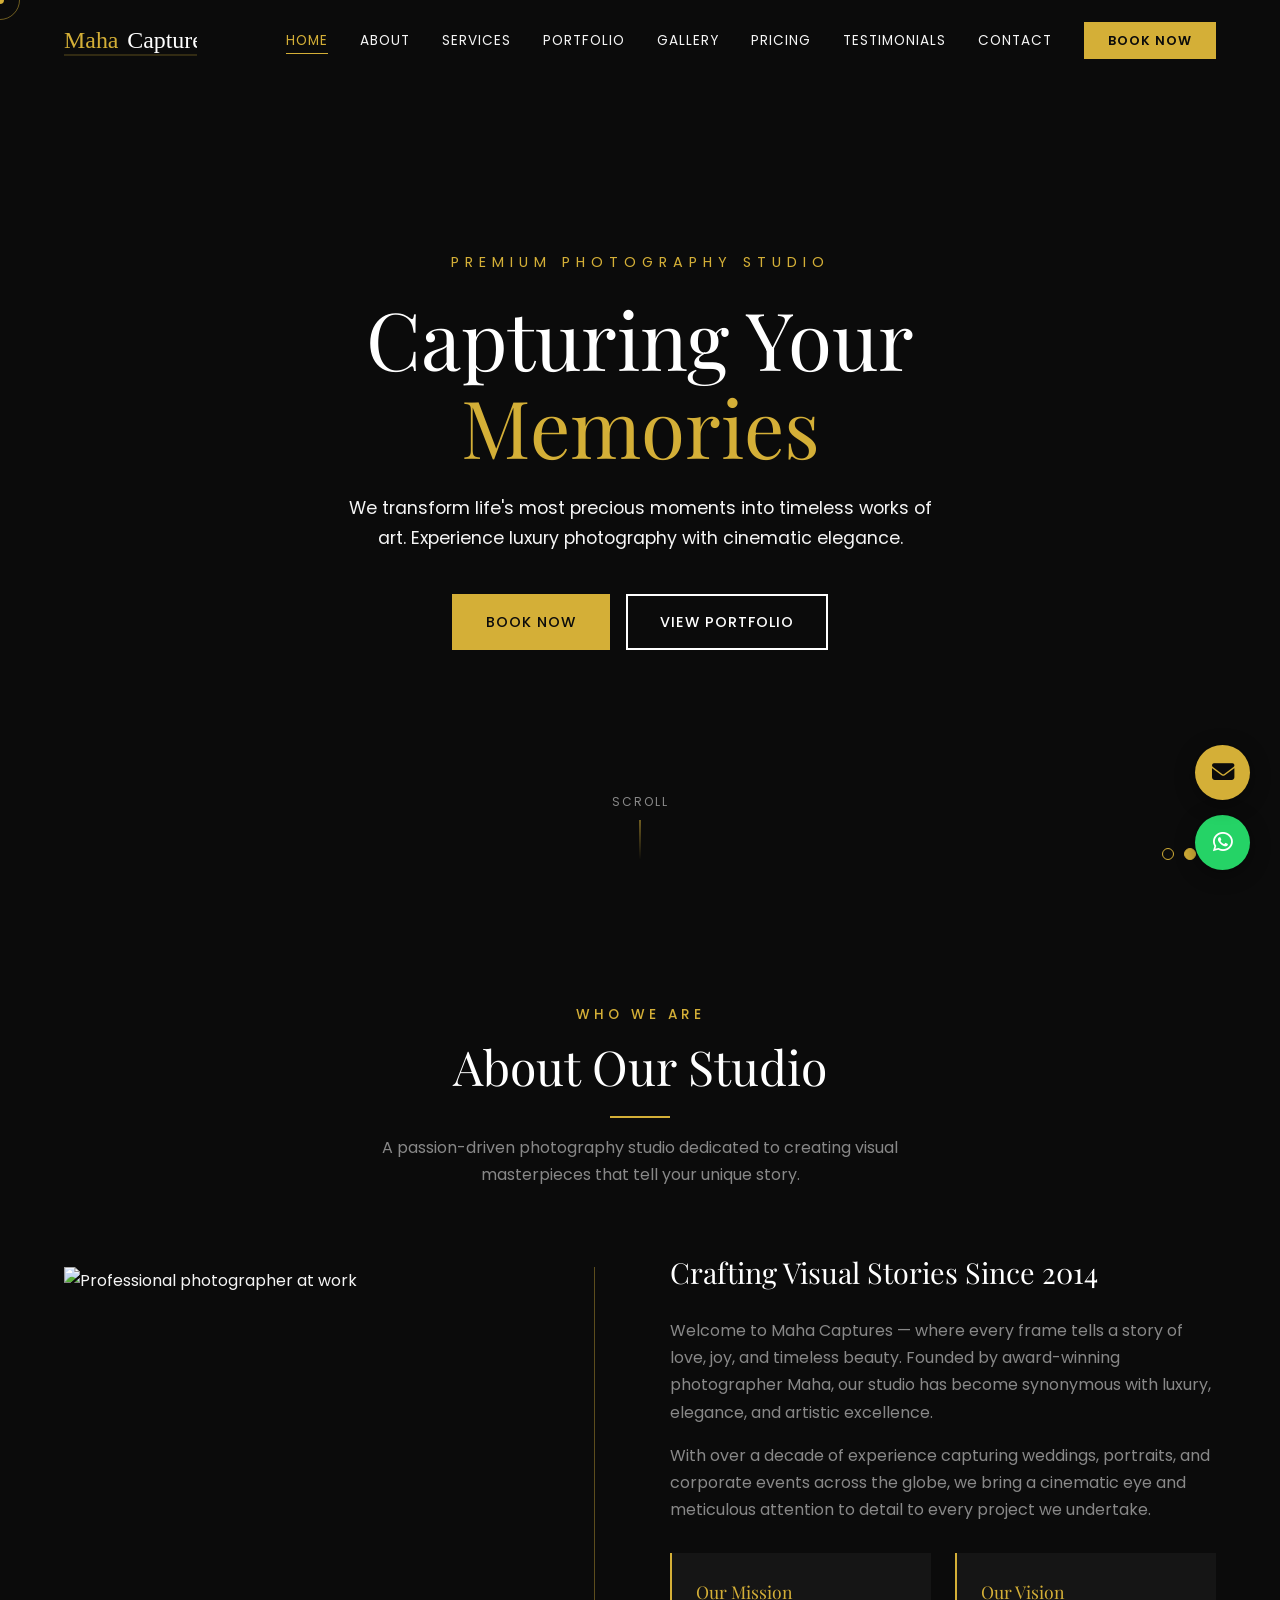
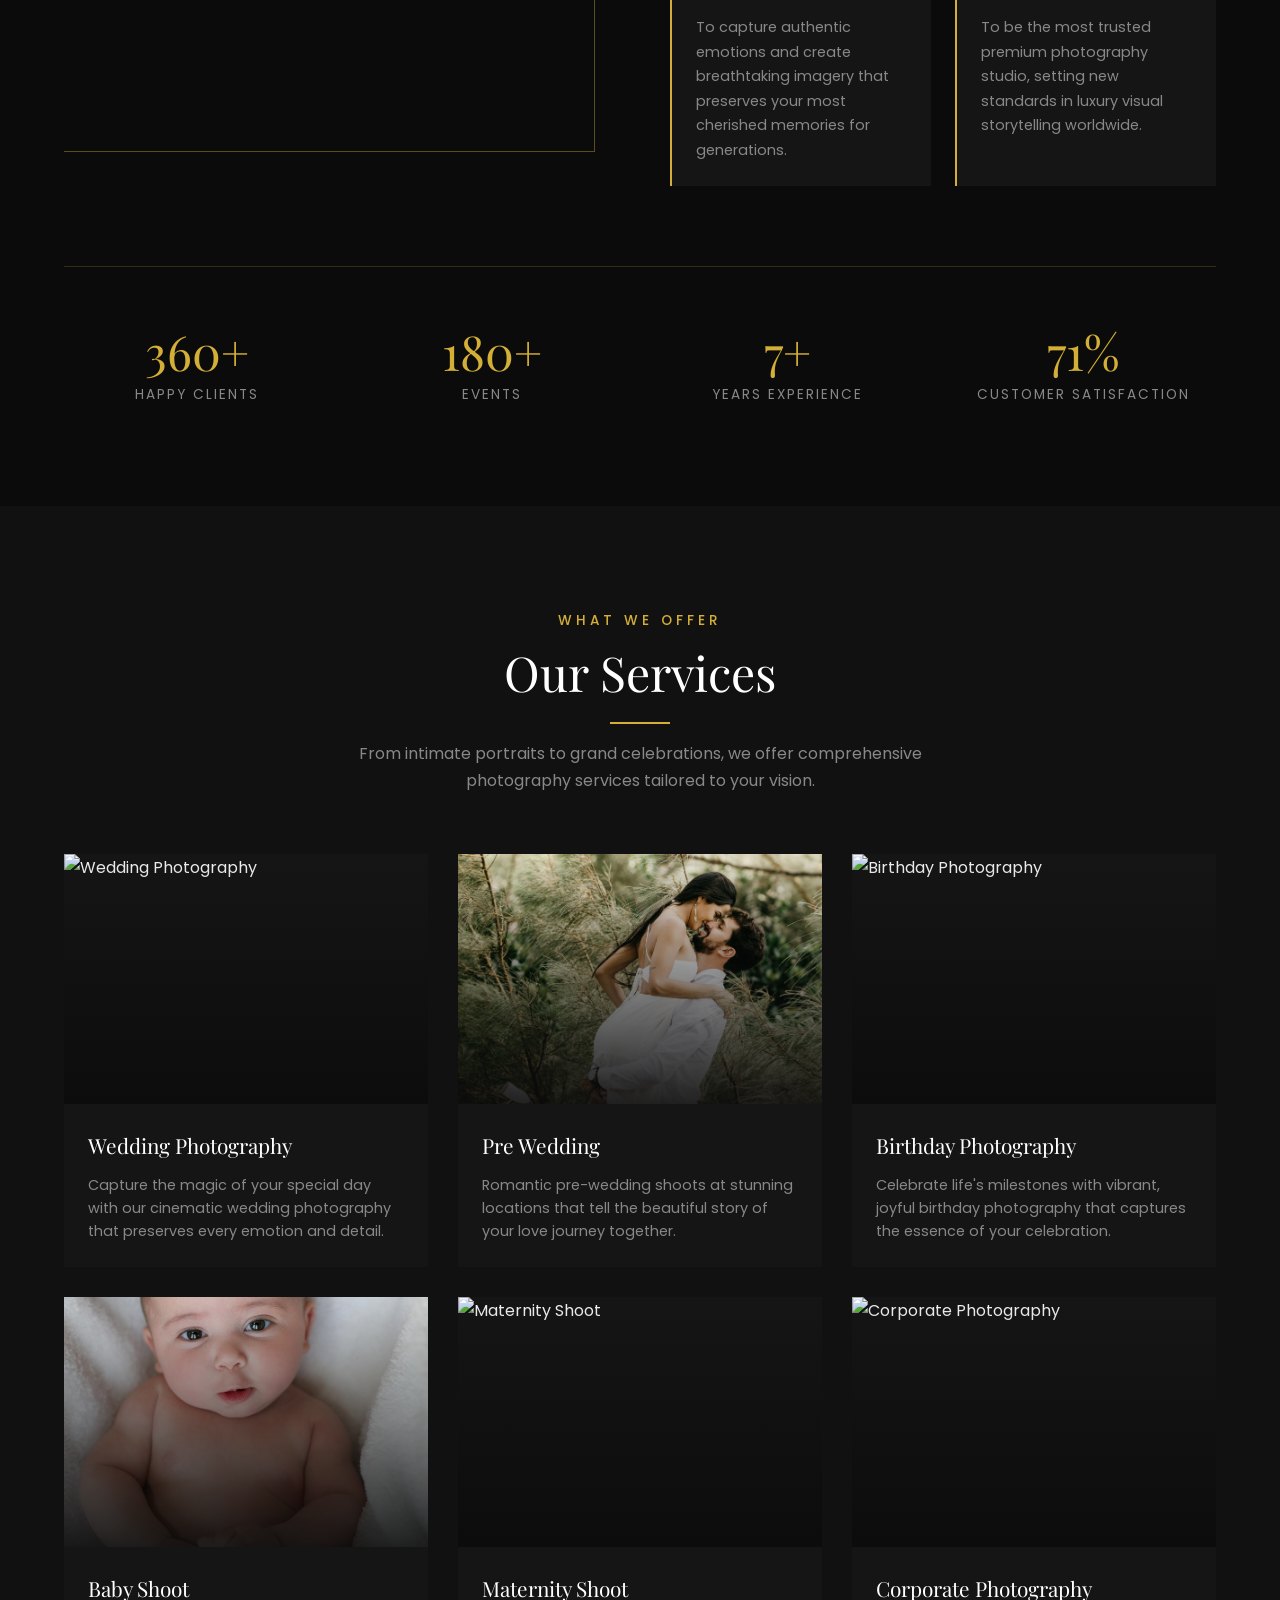
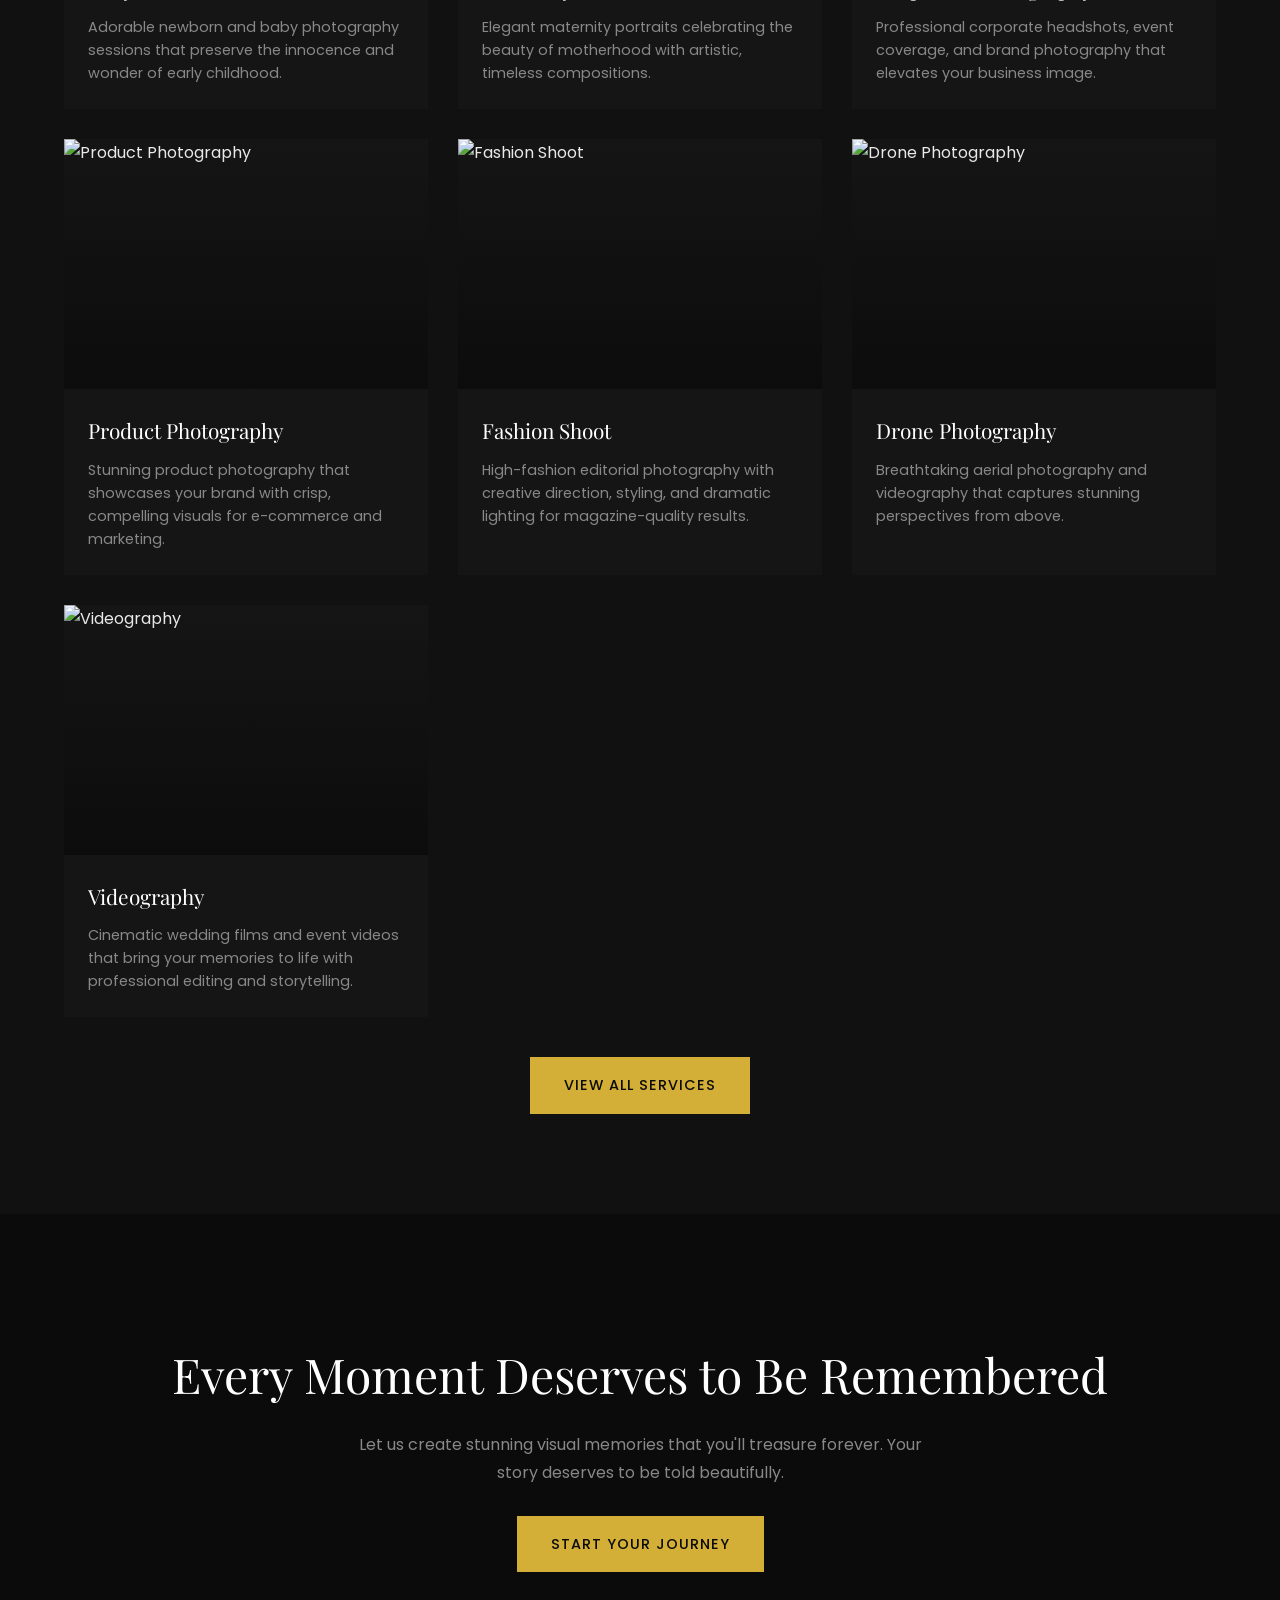
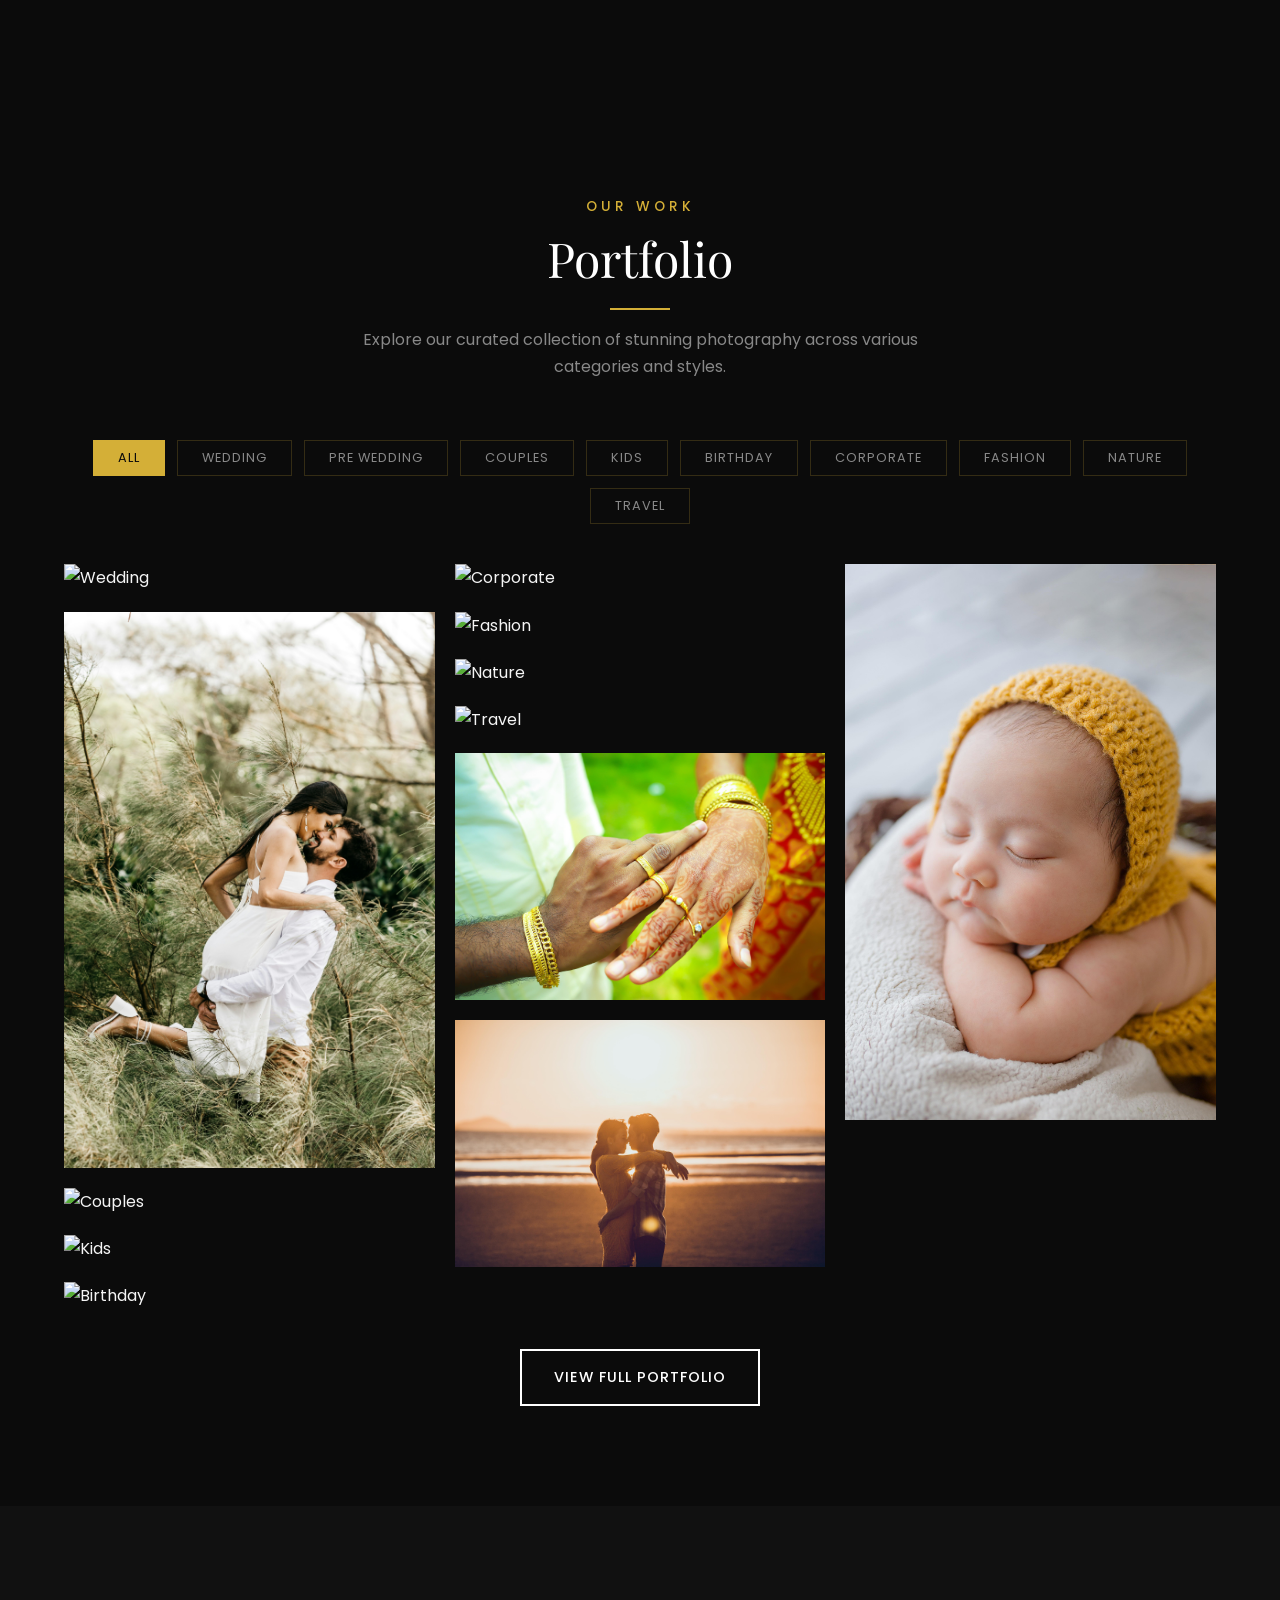
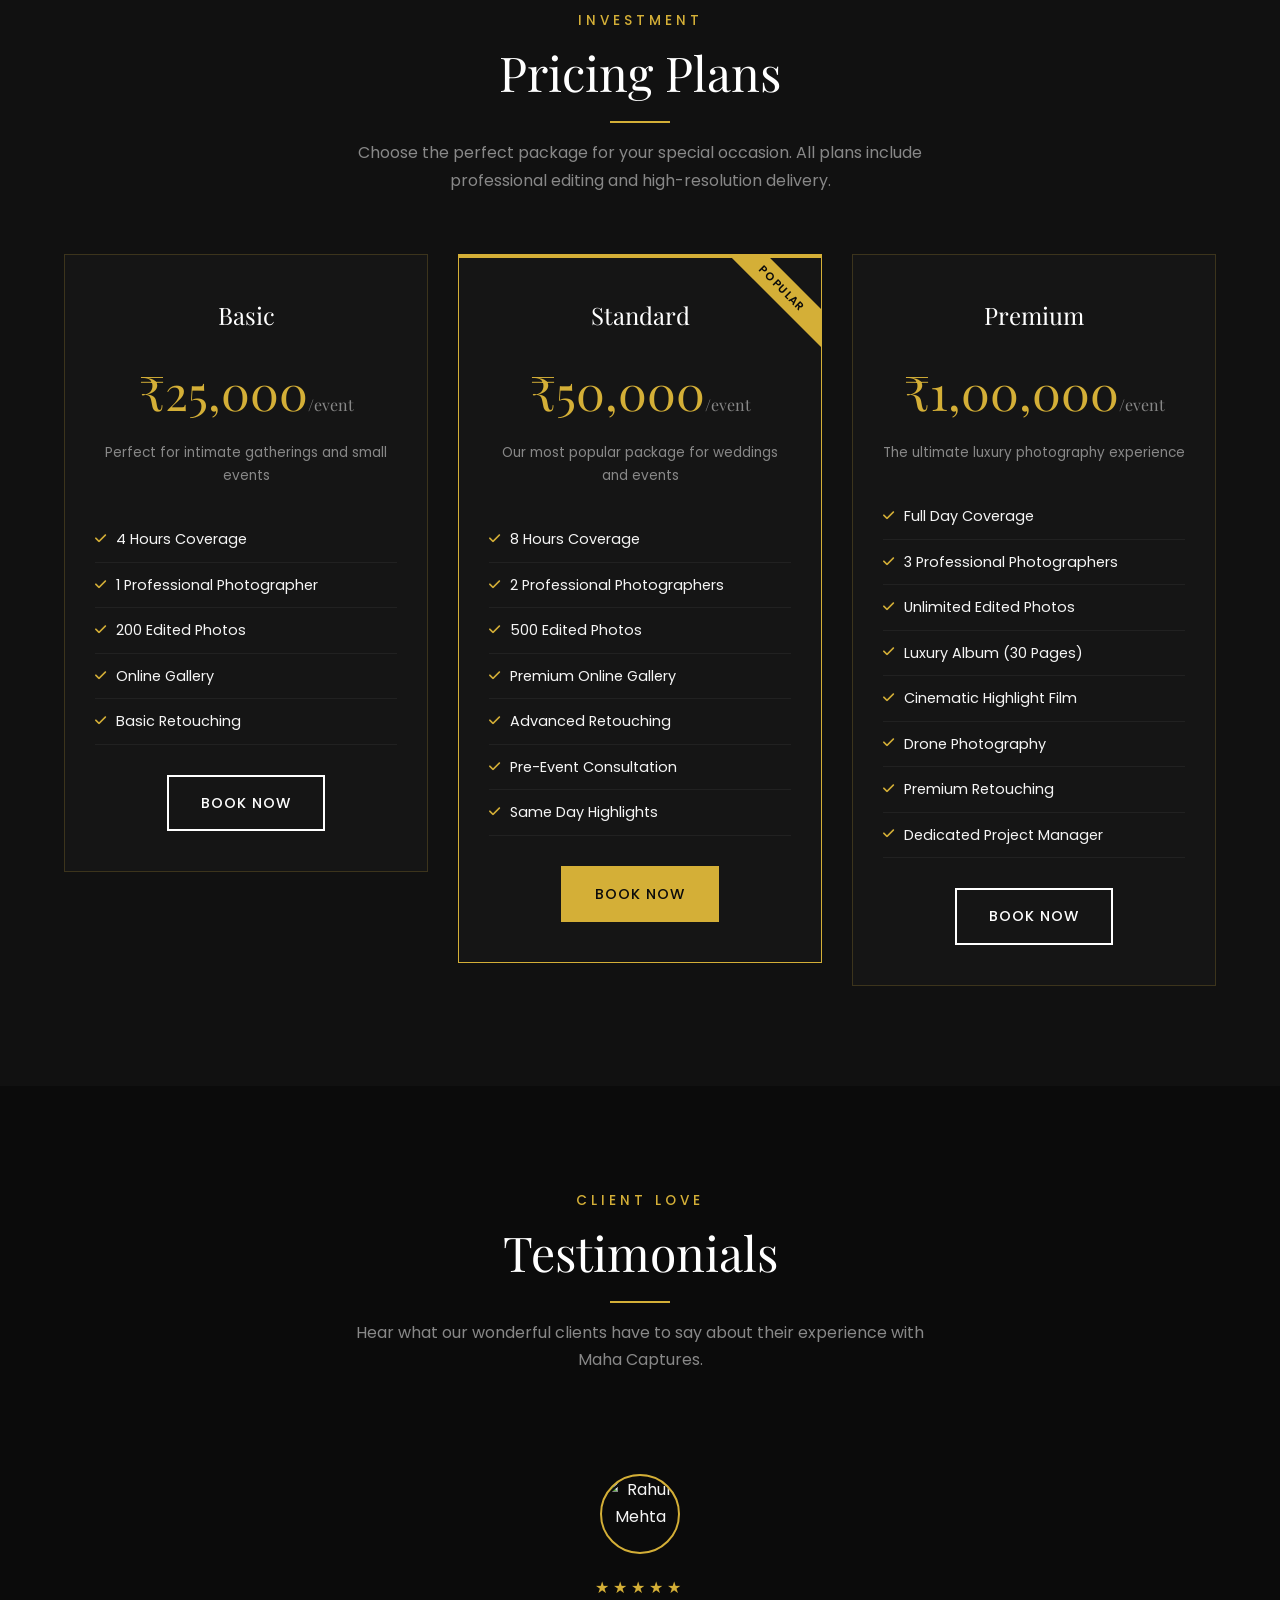
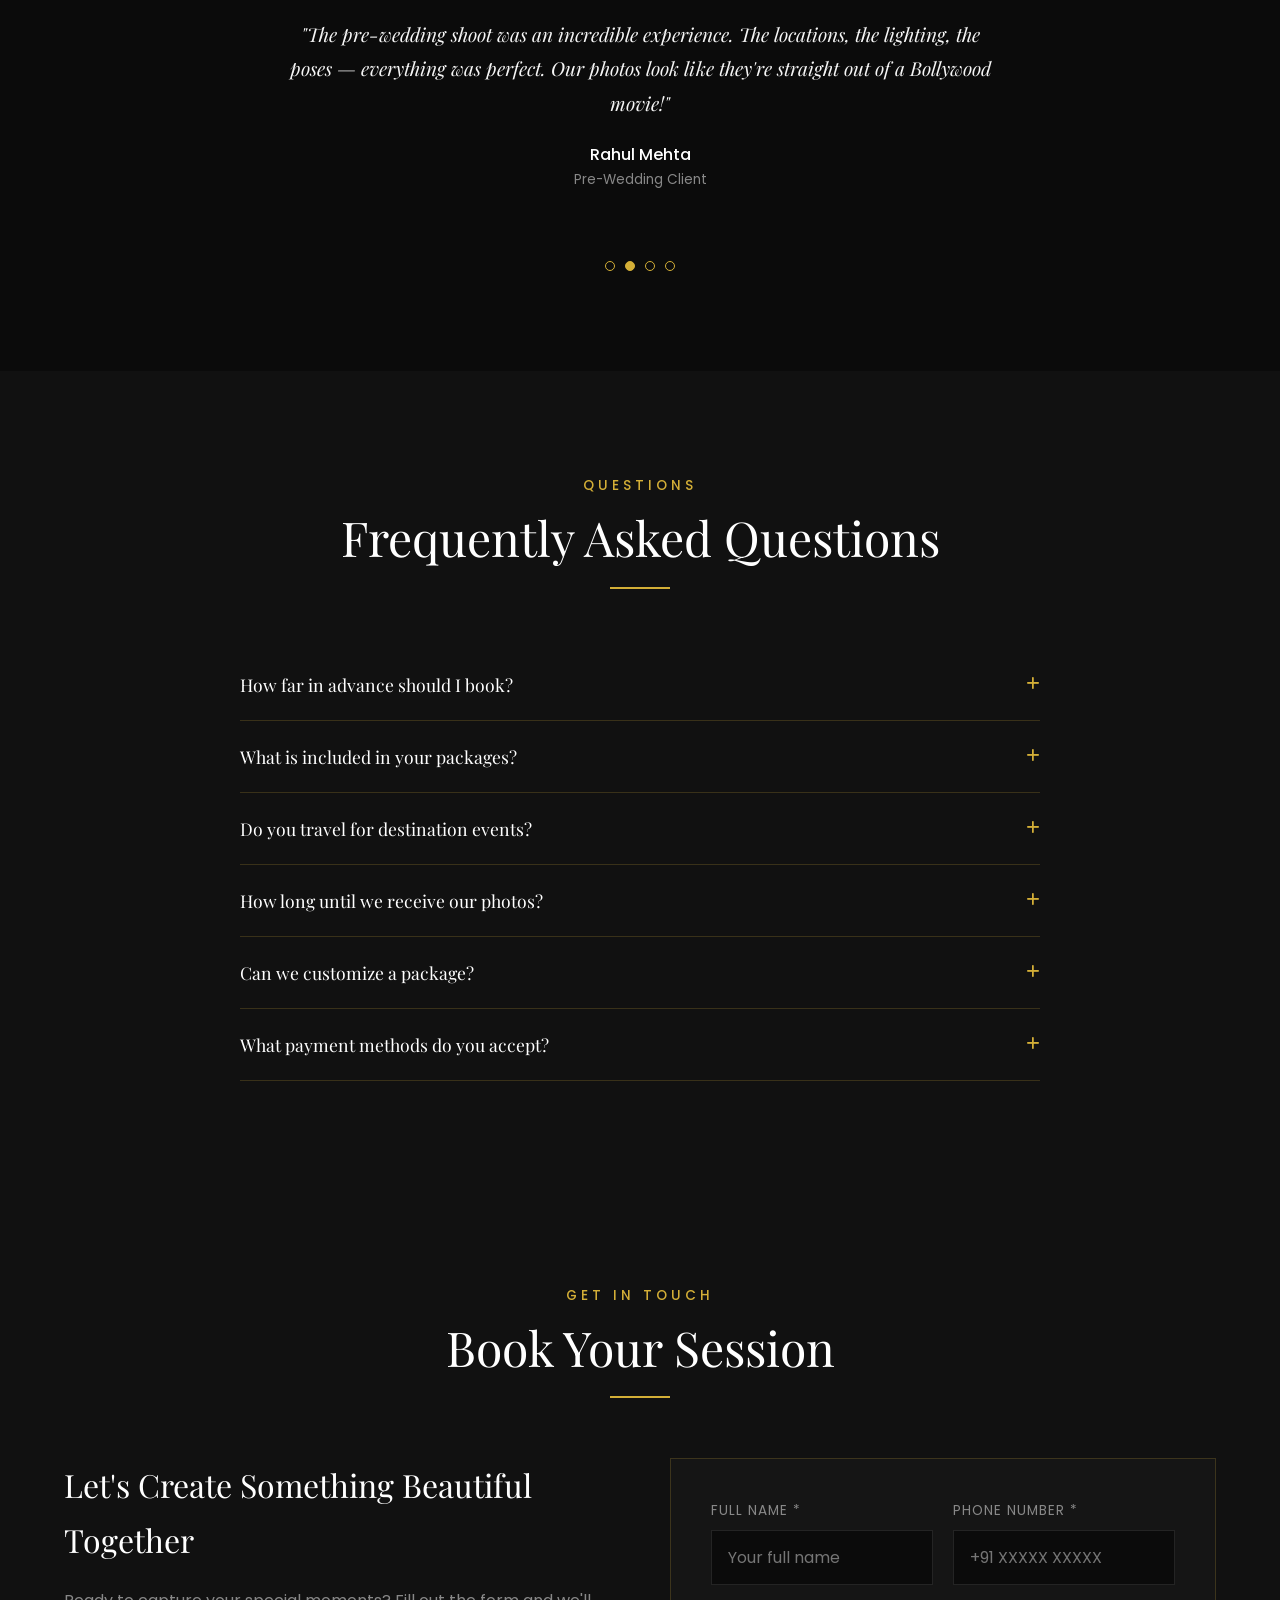
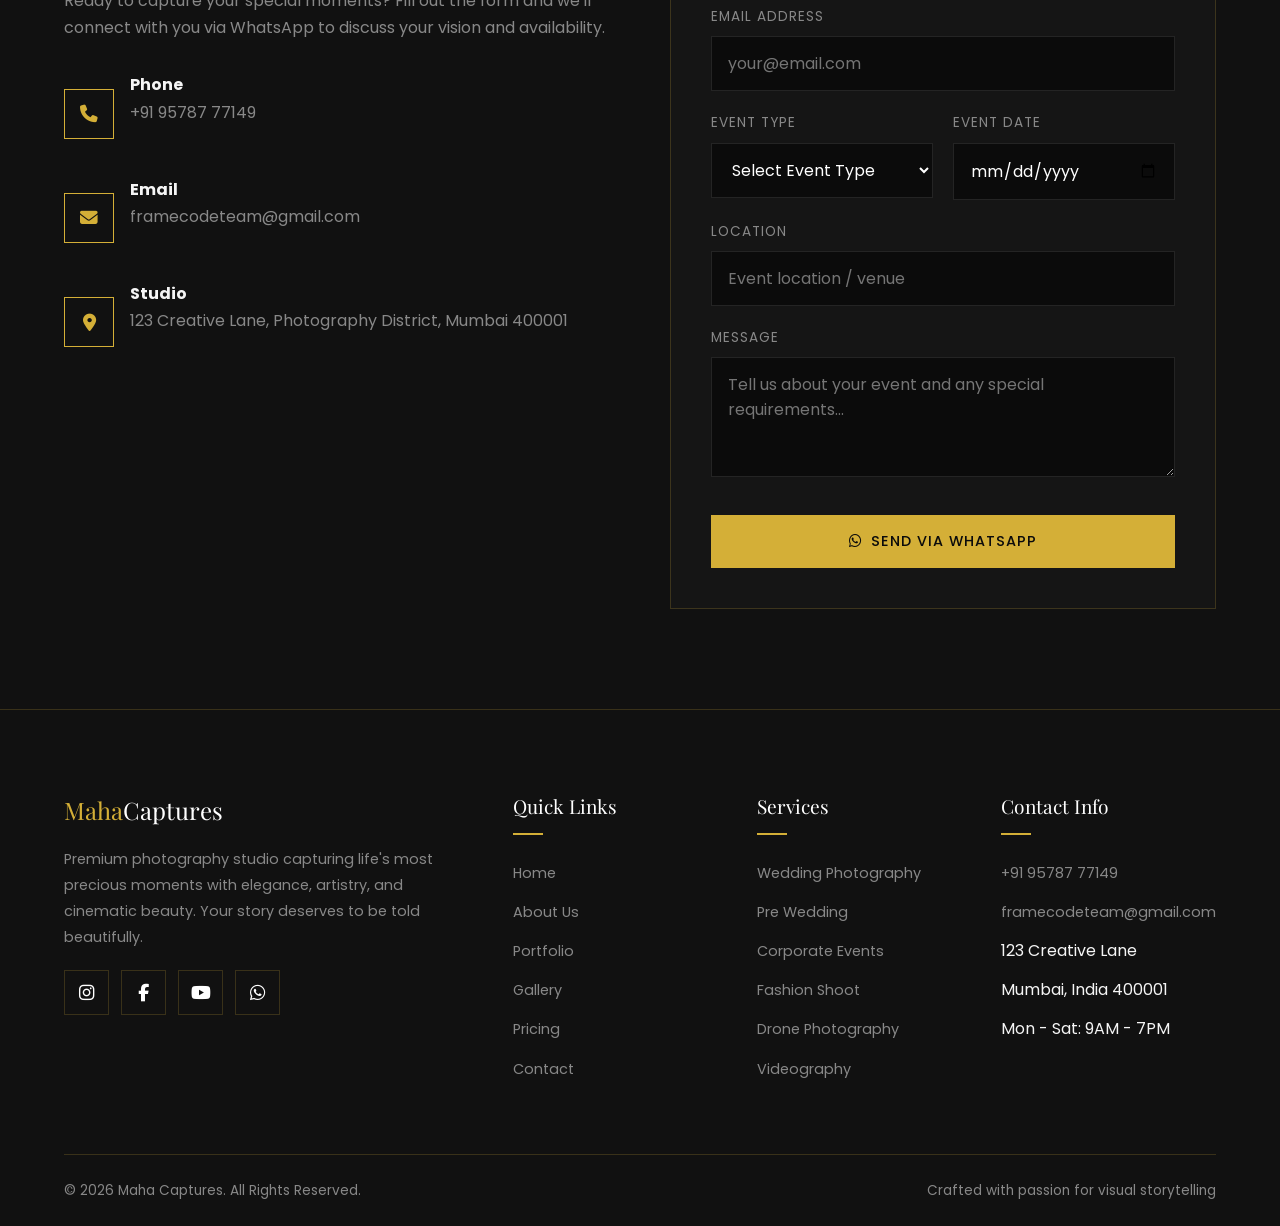
==== commit 14d3cb3e: "phone numner change" ====
--- a/index.html
+++ b/index.html
@@ -621,7 +621,7 @@
             <i class="fas fa-phone"></i>
             <div>
               <strong>Phone</strong>
-              <p>+91 97877 7149</p>
+              <p>+91 95787 77149</p>
             </div>
           </div>
           <div class="booking-contact-item">
@@ -706,7 +706,7 @@
             <a href="https://instagram.com" class="social-link" target="_blank" rel="noopener" aria-label="Instagram"><i class="fab fa-instagram"></i></a>
             <a href="https://facebook.com" class="social-link" target="_blank" rel="noopener" aria-label="Facebook"><i class="fab fa-facebook-f"></i></a>
             <a href="https://youtube.com" class="social-link" target="_blank" rel="noopener" aria-label="YouTube"><i class="fab fa-youtube"></i></a>
-            <a href="https://wa.me/91978777149" class="social-link" target="_blank" rel="noopener" aria-label="WhatsApp"><i class="fab fa-whatsapp"></i></a>
+            <a href="https://wa.me/919578777149" class="social-link" target="_blank" rel="noopener" aria-label="WhatsApp"><i class="fab fa-whatsapp"></i></a>
           </div>
         </div>
         <div>
@@ -734,7 +734,7 @@
         <div>
           <h4 class="footer-title">Contact Info</h4>
           <ul class="footer-links">
-            <li><a href="tel:+91978777149">+91 97877 7149</a></li>
+            <li><a href="tel:+919578777149">+91 95787 77149</a></li>
             <li><a href="mailto:framecodeteam@gmail.com">framecodeteam@gmail.com</a></li>
             <li>123 Creative Lane</li>
             <li>Mumbai, India 400001</li>
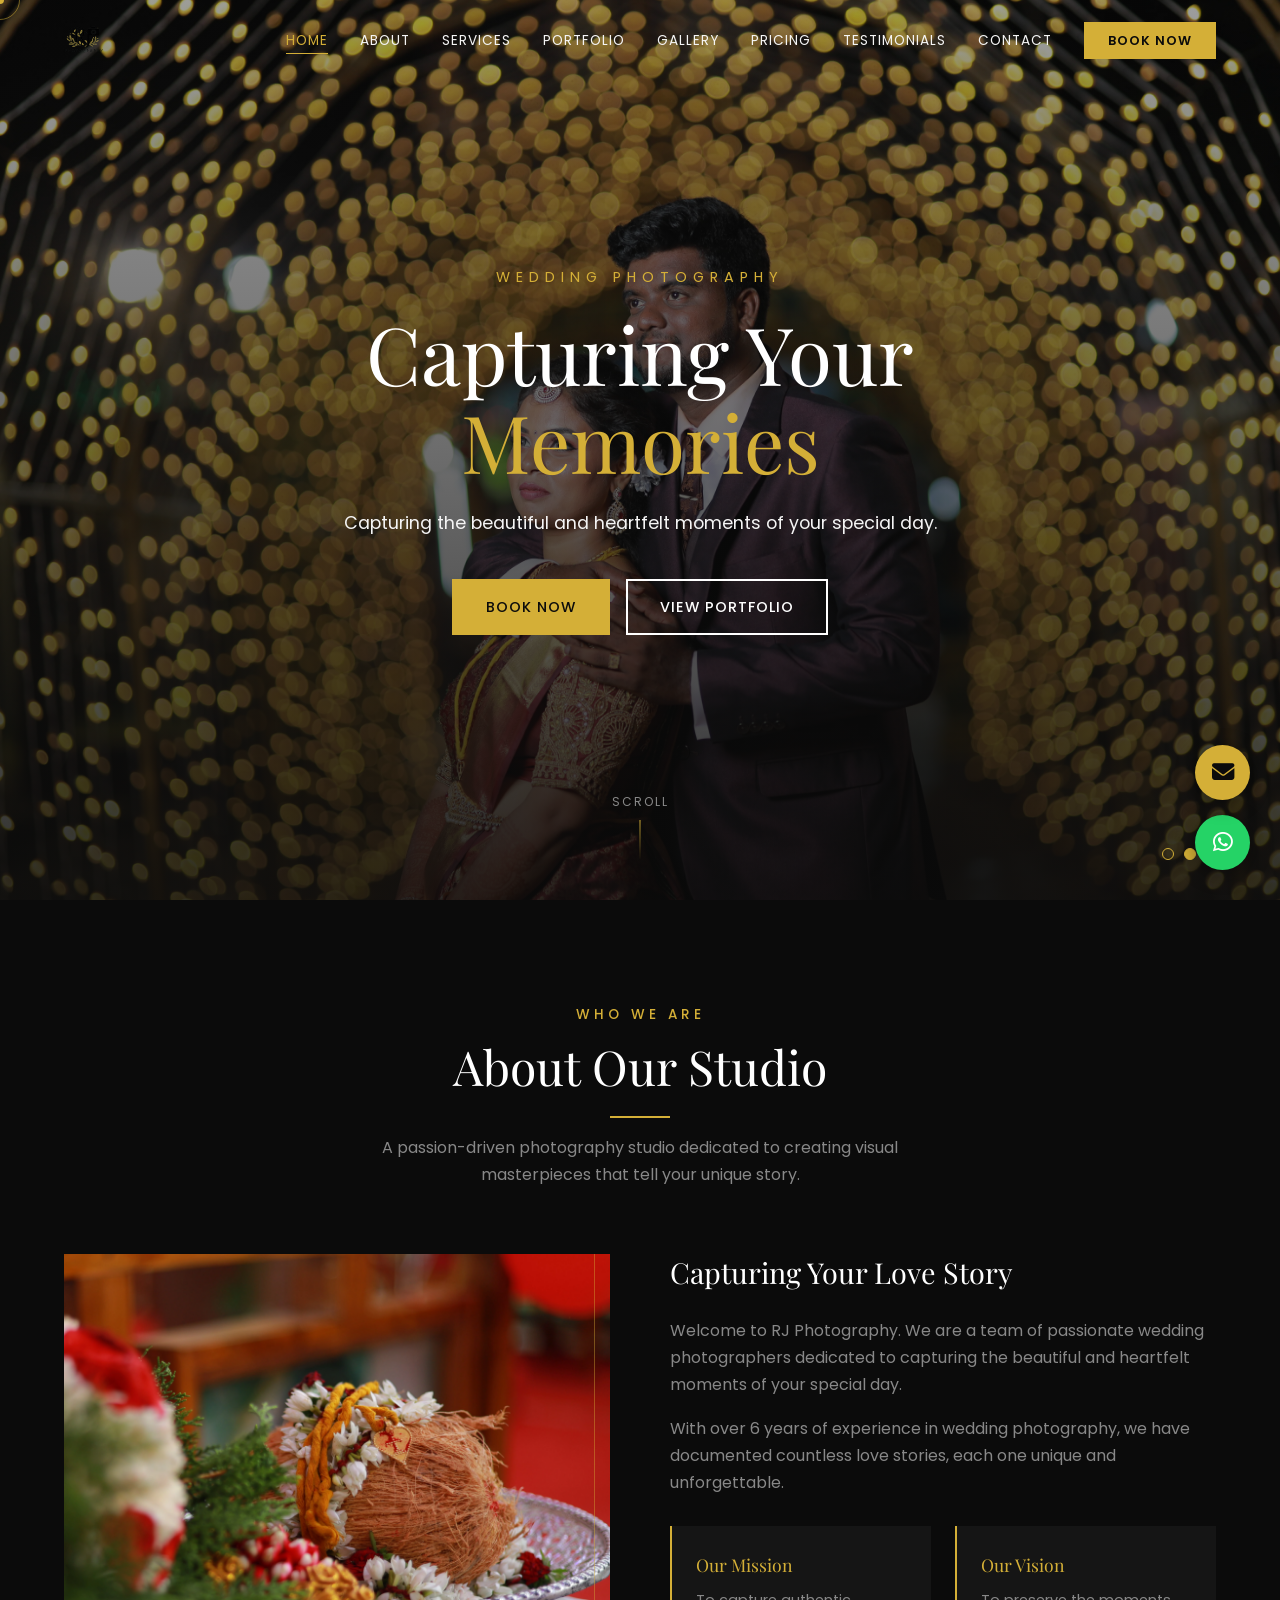
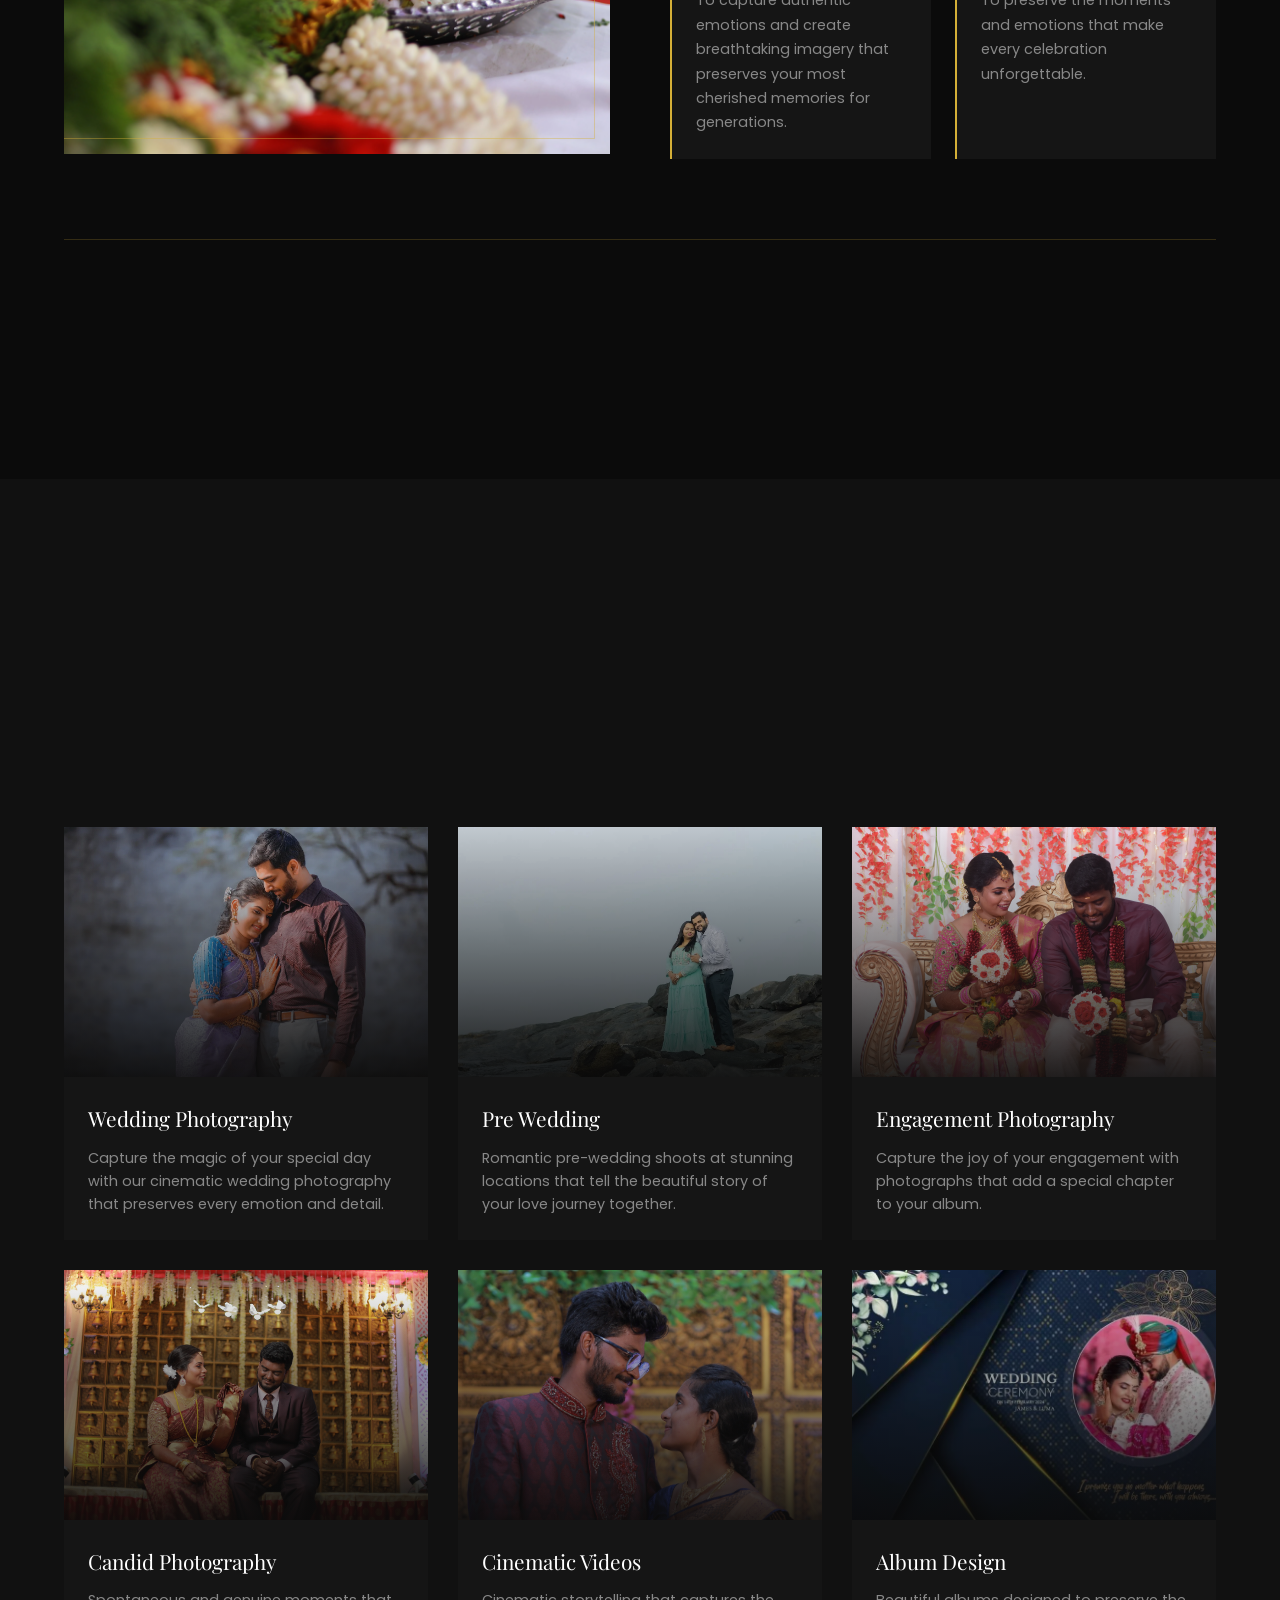
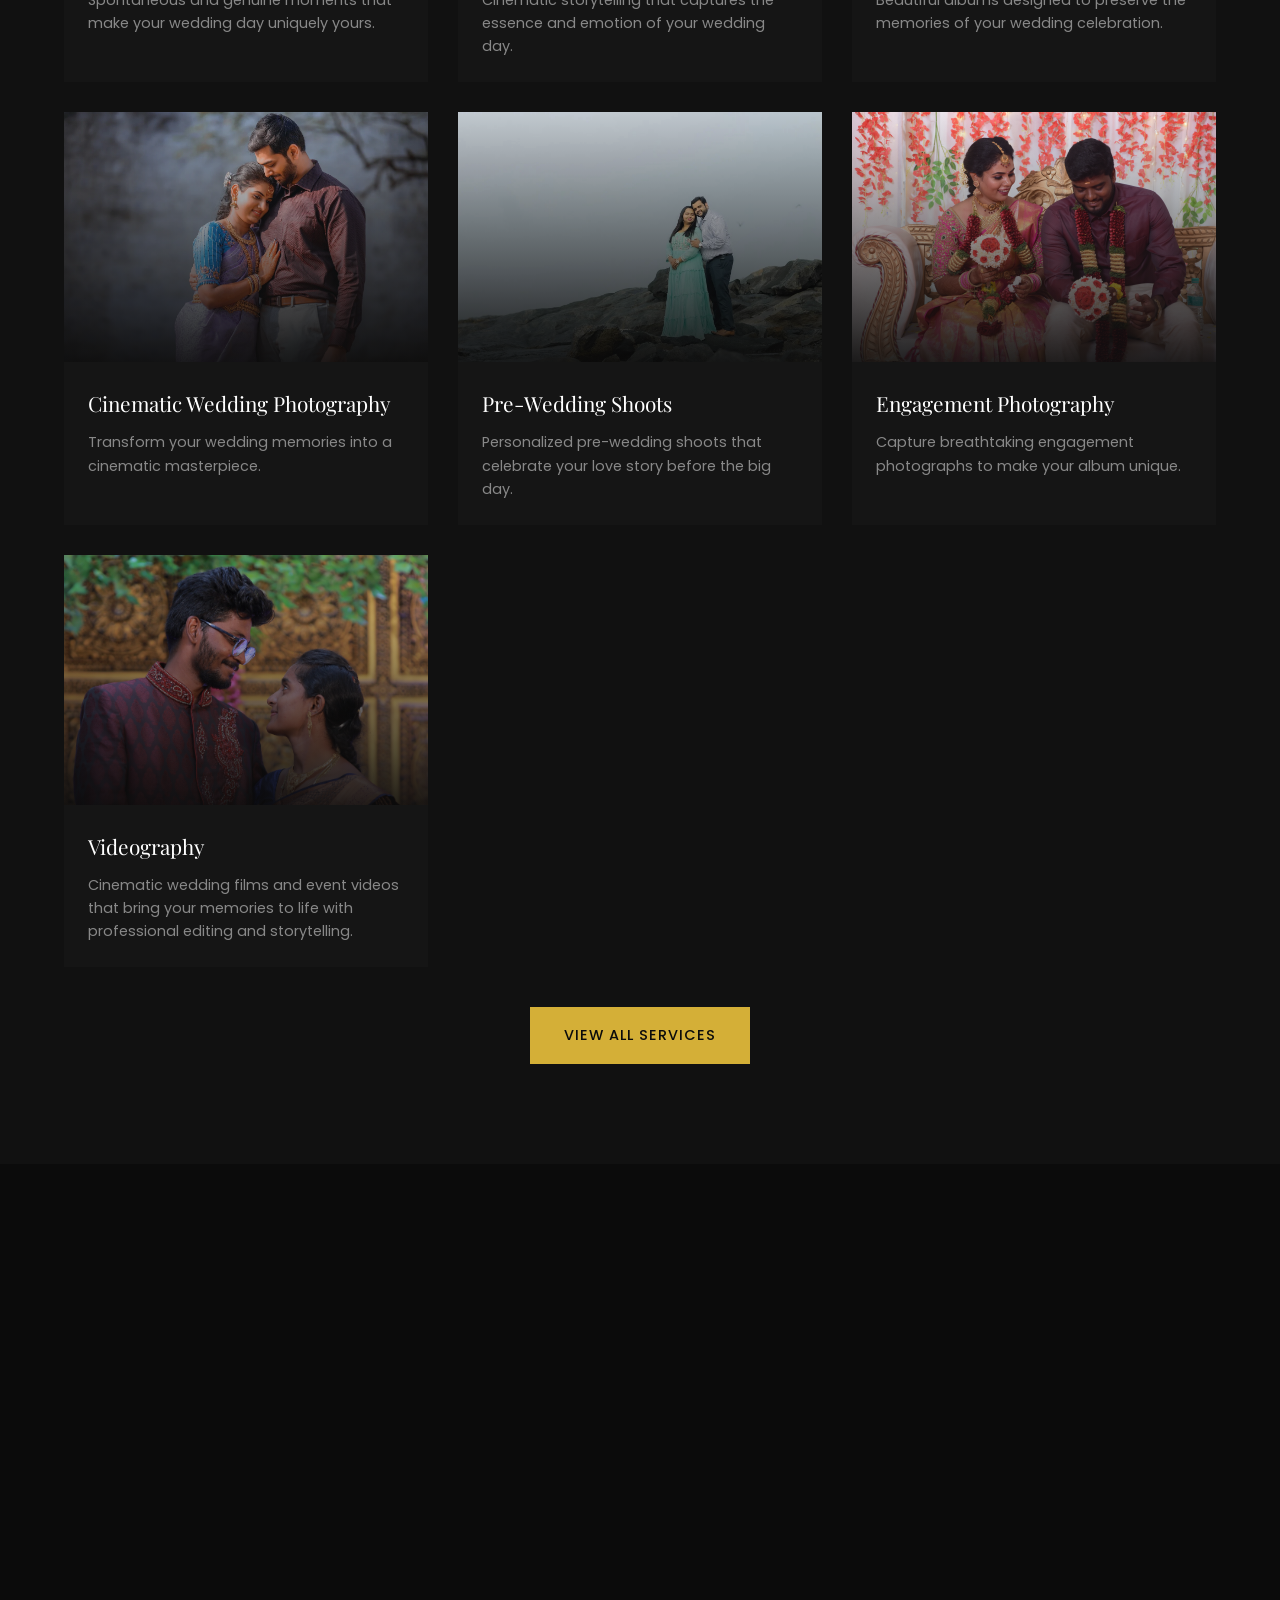
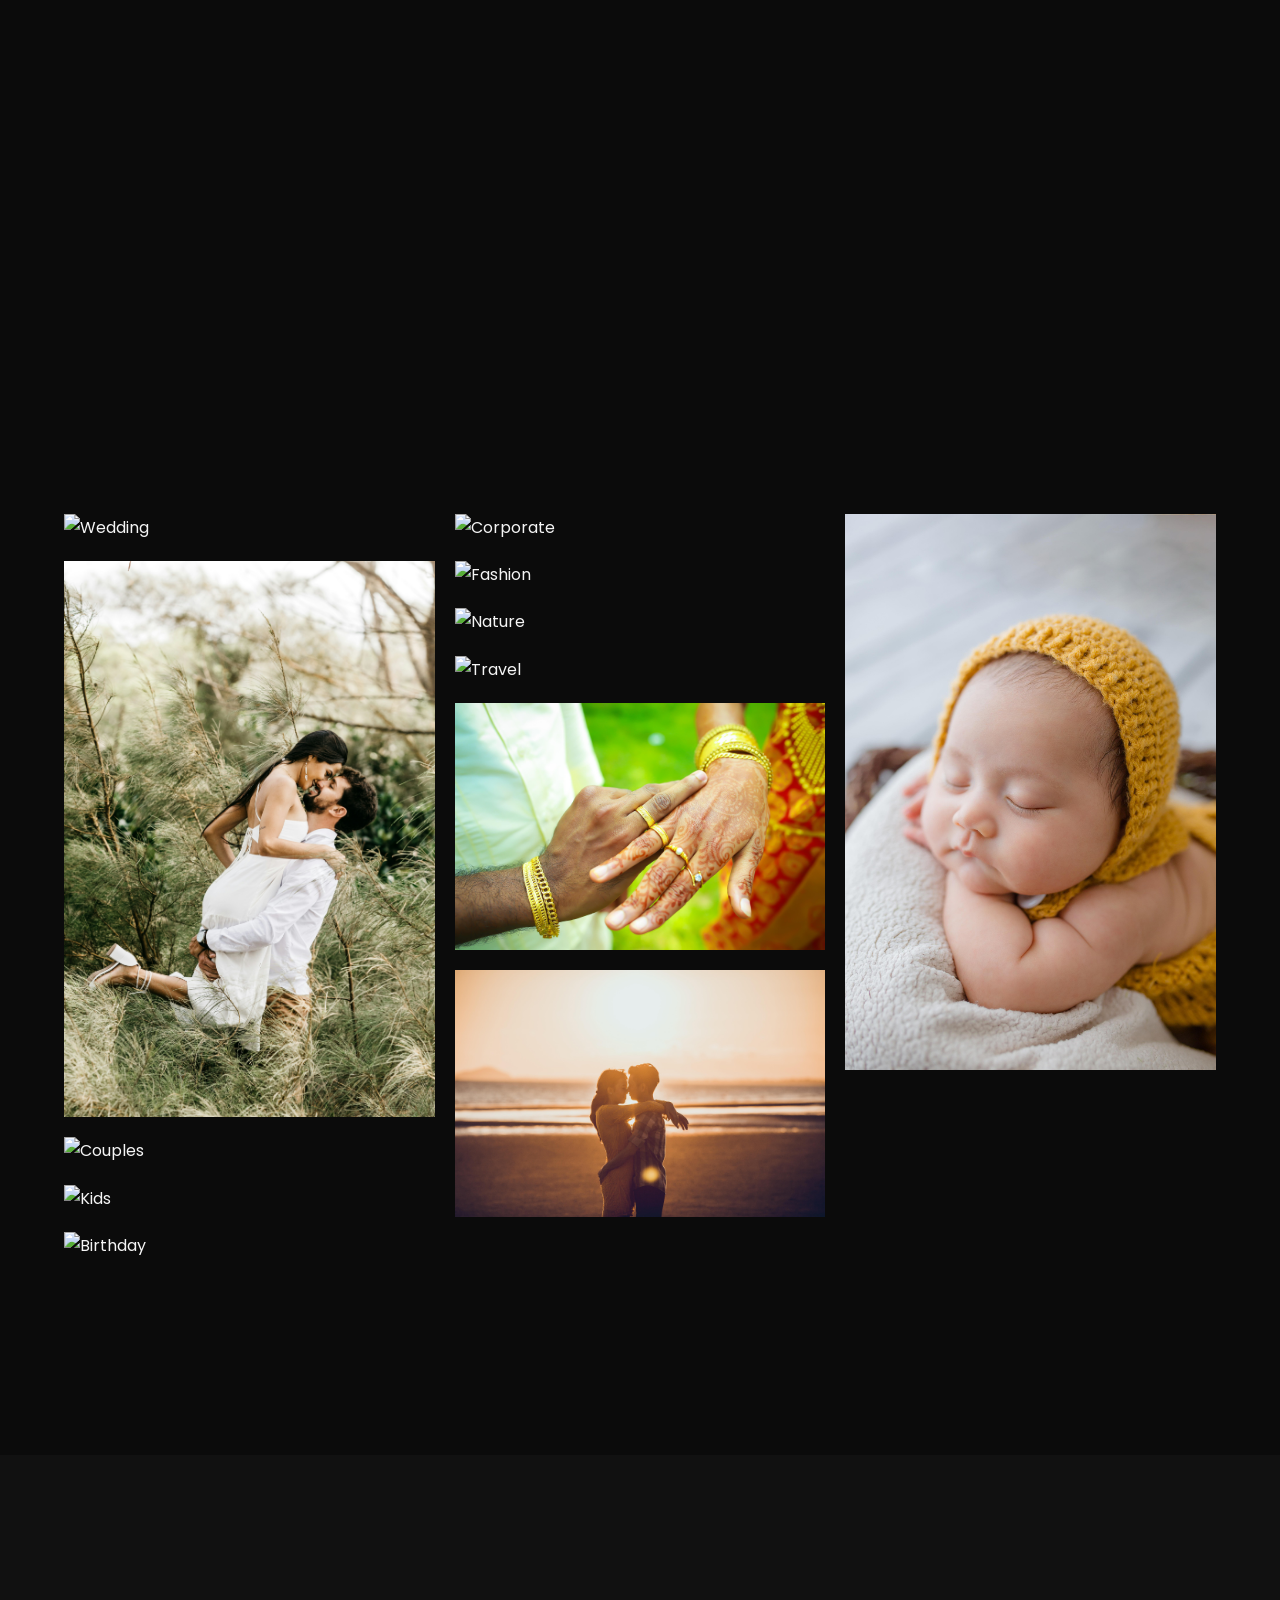
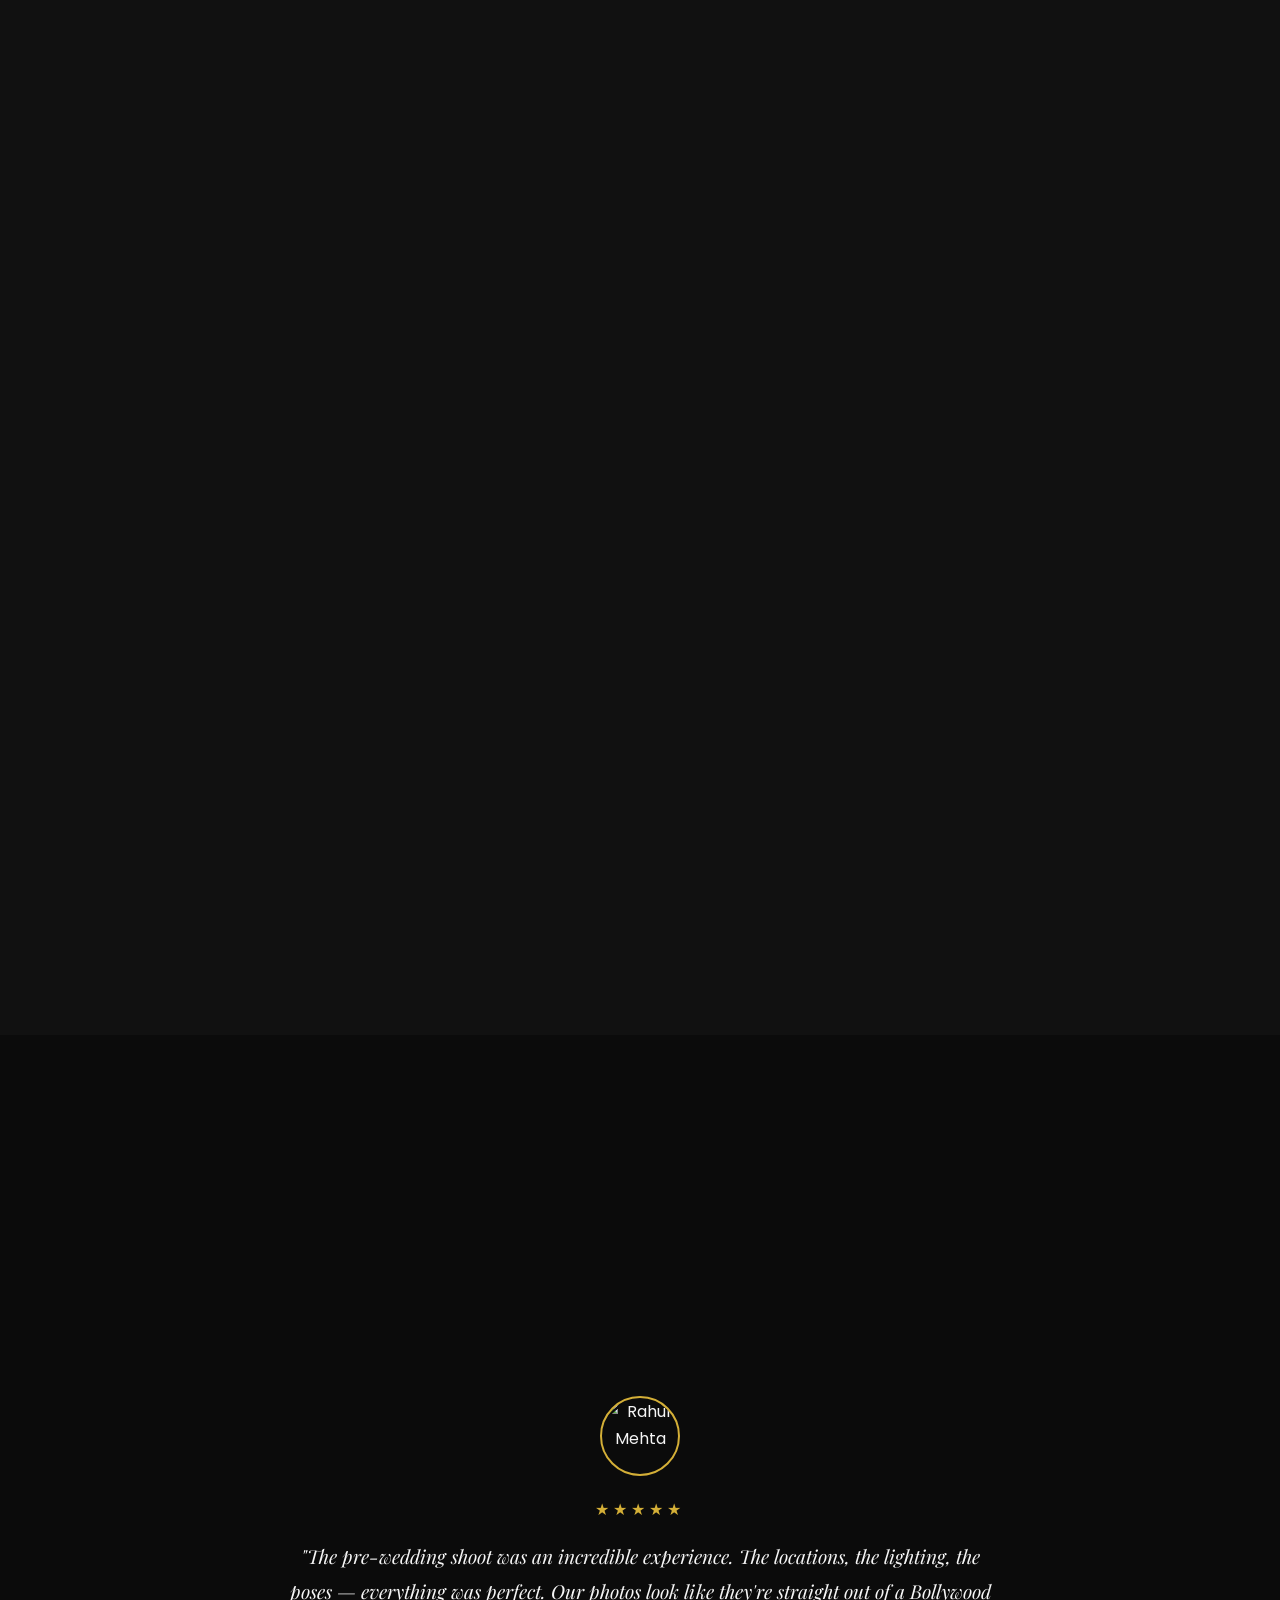
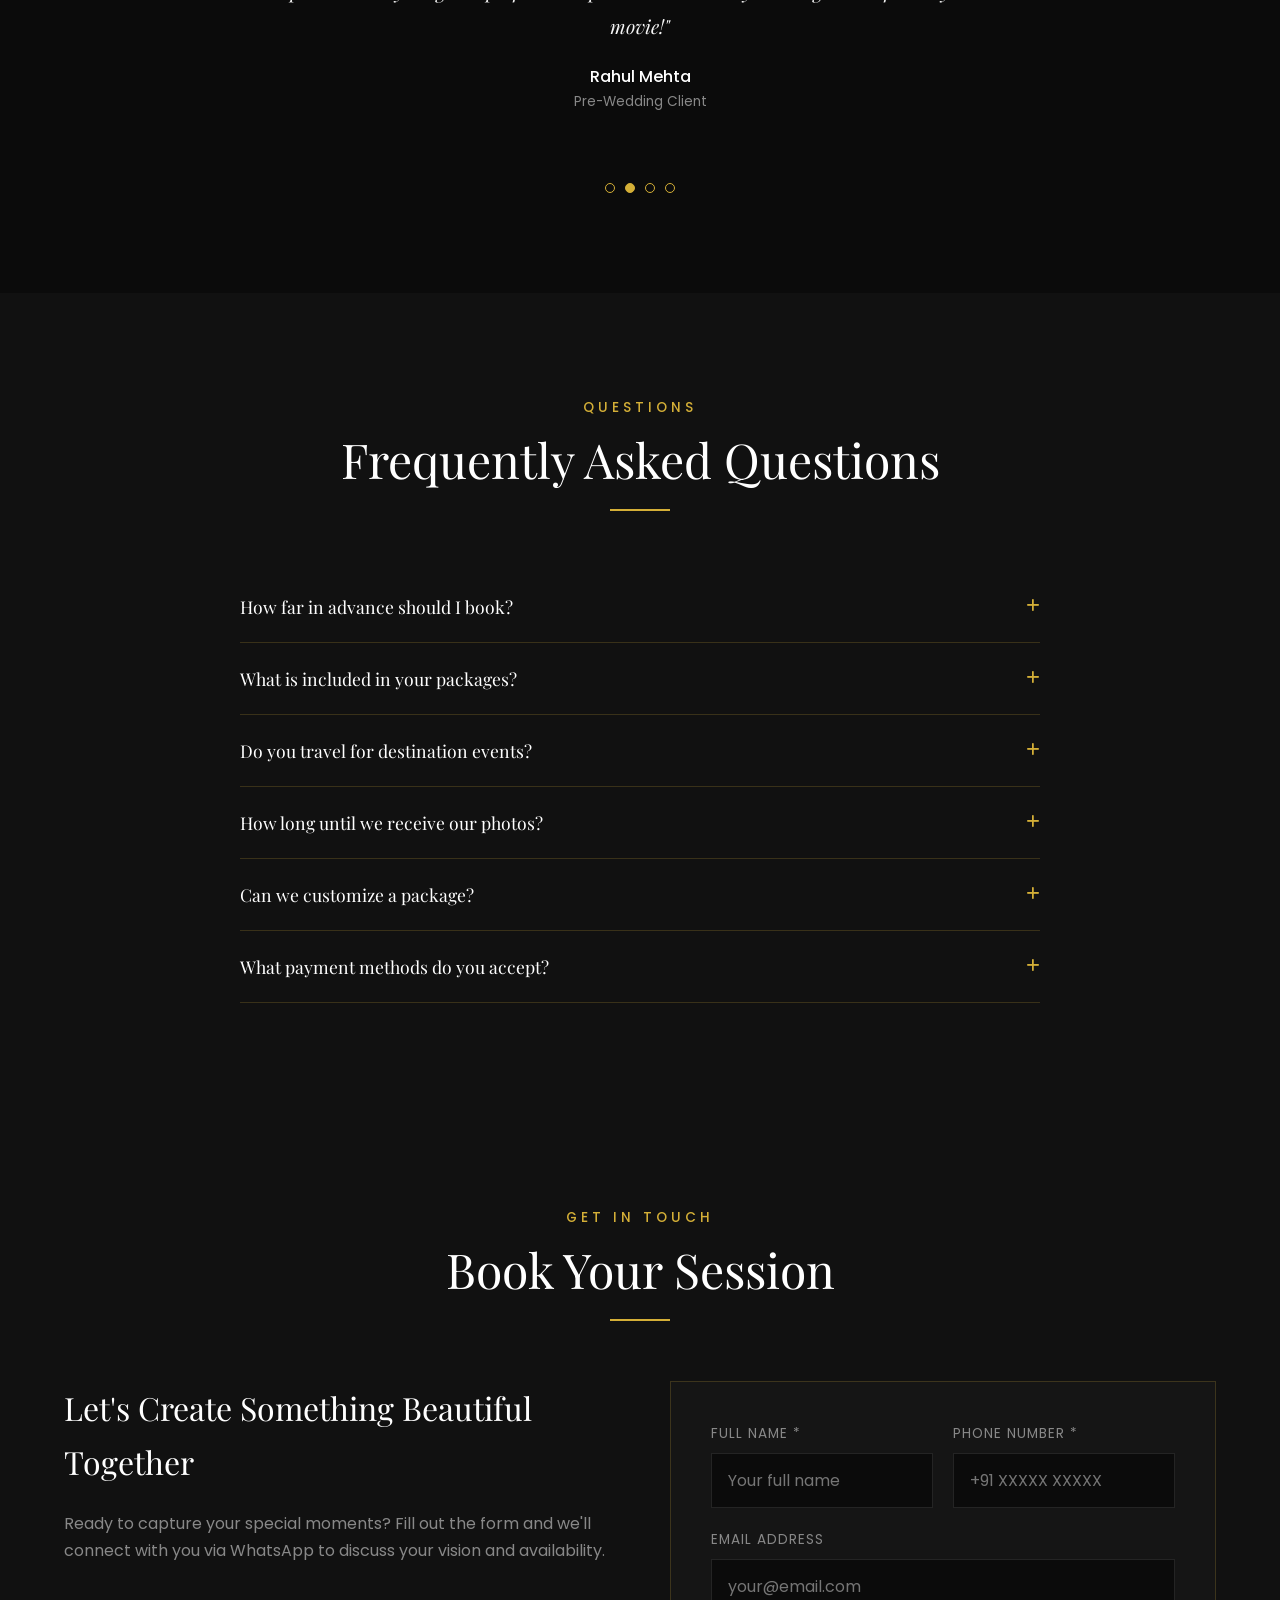
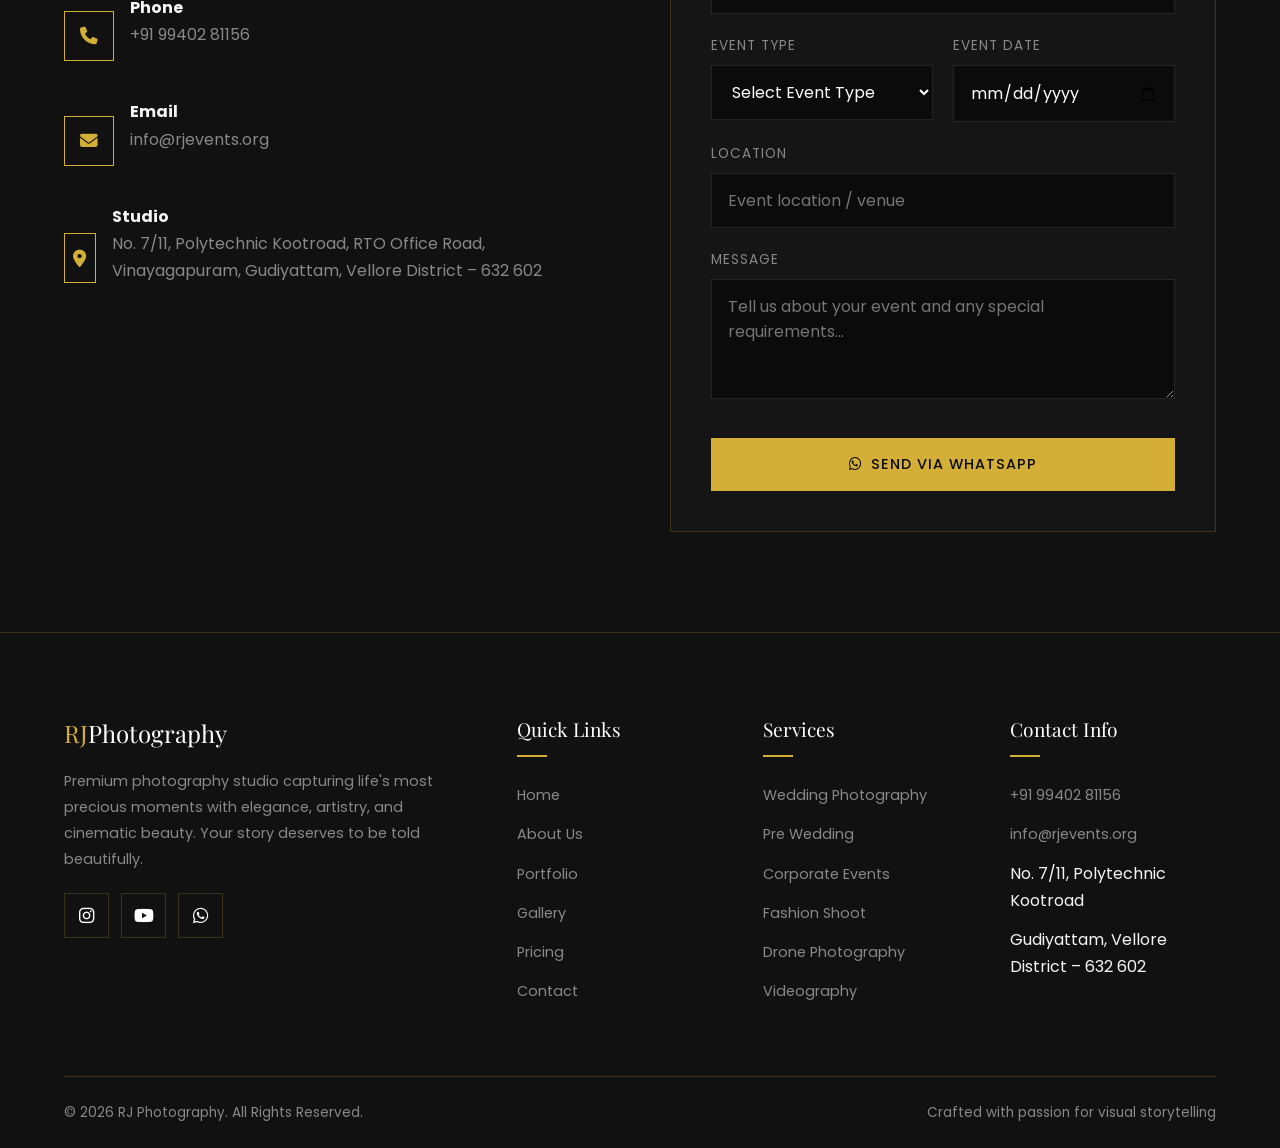
==== commit 710c2cbc: "photos added" ====
--- a/index.html
+++ b/index.html
@@ -3,13 +3,13 @@
 <head>
   <meta charset="UTF-8">
   <meta name="viewport" content="width=device-width, initial-scale=1.0">
-  <meta name="description" content="Maha Captures - Premium luxury photography studio specializing in weddings, portraits, corporate events, and cinematic visual storytelling.">
-  <meta name="keywords" content="photography, wedding photographer, portrait, luxury photography, cinematic, Maha Captures">
-  <meta name="author" content="Maha Captures">
-  <meta property="og:title" content="Maha Captures | Premium Photography Studio">
-  <meta property="og:description" content="Capturing life's most precious moments with elegance, artistry, and cinematic beauty.">
+  <meta name="description" content="RJ Photography in Gudiyattam captures wedding, engagement, pre-wedding, candid and cinematic memories.">
+  <meta name="keywords" content="RJ Photography, wedding photography, engagement photography, pre-wedding, Gudiyattam, Vellore">
+  <meta name="author" content="RJ Photography">
+  <meta property="og:title" content="RJ Photography | Wedding Photography">
+  <meta property="og:description" content="Wedding, engagement, pre-wedding, candid and cinematic photography by RJ Photography.">
   <meta property="og:type" content="website">
-  <title>Maha Captures | Premium Photography Studio</title>
+  <title>RJ Photography | Wedding Photography</title>
 
   <!-- Google Fonts -->
   <link rel="preconnect" href="https://fonts.googleapis.com">
@@ -26,7 +26,7 @@
 
   <!-- Loading Screen -->
   <div class="loader">
-    <div class="loader-logo">Maha<span>Captures</span></div>
+    <div class="loader-logo">RJ<span>Photography</span></div>
     <div class="loader-bar">
       <div class="loader-progress"></div>
     </div>
@@ -43,7 +43,7 @@
   <nav class="navbar">
     <div class="container">
       <a href="index.html" class="nav-logo">
-        <img src="assets/logo.svg" alt="Maha Captures Logo">
+        <img src="images/rj/rj_logo.webp" alt="RJ Photography logo">
       </a>
       <ul class="nav-menu">
         <li><a href="index.html" class="nav-link">Home</a></li>
@@ -81,23 +81,23 @@
   <section class="hero" id="home">
     <div class="hero-slider">
       <div class="hero-slide active">
-        <img src="https://images.unsplash.com/photo-1519741497674-611481863552?w=1920&q=80" alt="Wedding photography">
+        <img src="images/rj/home1.webp" alt="RJ Photography wedding moment">
       </div>
       <div class="hero-slide">
-        <img src="https://picsum.photos/id/1027/1920/1080" alt="Couple portrait">
+        <img src="images/rj/home3.webp" alt="RJ Photography wedding moment">
       </div>
       <div class="hero-slide">
-        <img src="https://picsum.photos/id/1035/1920/1080" alt="Cinematic wedding">
+        <img src="images/rj/cini.webp" alt="RJ Photography cinematic wedding photography">
       </div>
       <div class="hero-slide">
-        <img src="https://images.unsplash.com/photo-1522673607200-164d1b6ce486?w=1920&q=80" alt="Fashion shoot">
+        <img src="images/rj/home2.webp" alt="RJ Photography wedding moment">
       </div>
     </div>
     <div class="hero-overlay"></div>
     <div class="hero-content">
-      <p class="hero-subtitle">Premium Photography Studio</p>
+      <p class="hero-subtitle">Wedding Photography</p>
       <h1 class="hero-title">Capturing Your <span class="typing-text">Moments</span></h1>
-      <p class="hero-desc">We transform life's most precious moments into timeless works of art. Experience luxury photography with cinematic elegance.</p>
+      <p class="hero-desc">Capturing the beautiful and heartfelt moments of your special day.</p>
       <div class="hero-buttons">
         <a href="#" class="btn btn-primary" data-open-booking>Book Now</a>
         <a href="portfolio.html" class="btn btn-outline">View Portfolio</a>
@@ -126,13 +126,13 @@
       </div>
       <div class="about-grid">
         <div class="about-image reveal slide-left">
-          <img src="https://picsum.photos/800/600?random=1" alt="Professional photographer at work" loading="lazy">
+          <img src="images/rj/about.webp" alt="RJ Photography wedding details" loading="lazy">
           <div class="about-image-frame"></div>
         </div>
         <div class="about-content reveal slide-right">
-          <h3>Crafting Visual Stories Since 2014</h3>
-          <p>Welcome to Maha Captures — where every frame tells a story of love, joy, and timeless beauty. Founded by award-winning photographer Maha, our studio has become synonymous with luxury, elegance, and artistic excellence.</p>
-          <p>With over a decade of experience capturing weddings, portraits, and corporate events across the globe, we bring a cinematic eye and meticulous attention to detail to every project we undertake.</p>
+          <h3>Capturing Your Love Story</h3>
+          <p>Welcome to RJ Photography. We are a team of passionate wedding photographers dedicated to capturing the beautiful and heartfelt moments of your special day.</p>
+          <p>With over 6 years of experience in wedding photography, we have documented countless love stories, each one unique and unforgettable.</p>
           <div class="about-mission-vision">
             <div class="mv-item">
               <h4>Our Mission</h4>
@@ -140,7 +140,7 @@
             </div>
             <div class="mv-item">
               <h4>Our Vision</h4>
-              <p>To be the most trusted premium photography studio, setting new standards in luxury visual storytelling worldwide.</p>
+              <p>To preserve the moments and emotions that make every celebration unforgettable.</p>
             </div>
           </div>
         </div>
@@ -174,12 +174,12 @@
         <span class="section-subtitle">What We Offer</span>
         <h2 class="section-title">Our Services</h2>
         <div class="section-divider"></div>
-        <p class="section-desc">From intimate portraits to grand celebrations, we offer comprehensive photography services tailored to your vision.</p>
+        <p class="section-desc">Wedding, engagement, pre-wedding, candid photography, cinematic videos and album design for your celebration.</p>
       </div>
       <div class="services-grid">
         <div class="service-card reveal fade-up">
           <div class="service-card-image">
-            <img src="https://images.unsplash.com/photo-1519741497674-611481863552?w=600&q=80" alt="Wedding Photography" loading="lazy">
+            <img src="images/rj/cini.webp" alt="RJ Photography wedding photography" loading="lazy">
             <div class="service-card-overlay"></div>
             <div class="service-card-icon"><i class="fas fa-heart"></i></div>
           </div>
@@ -190,7 +190,7 @@
         </div>
         <div class="service-card reveal fade-up">
           <div class="service-card-image">
-            <img src="images/jonathan-borba-n-A894UXsj8-unsplash.jpg"  width="600" height="80" alt="Pre Wedding" loading="lazy">
+            <img src="images/rj/pre.webp" width="600" height="80" alt="RJ Photography pre-wedding shoot" loading="lazy">
             <div class="service-card-overlay"></div>
             <div class="service-card-icon"><i class="fas fa-ring"></i></div>
           </div>
@@ -201,84 +201,84 @@
         </div>
         <div class="service-card reveal fade-up">
           <div class="service-card-image">
-            <img src="https://images.unsplash.com/photo-1530103862676-de8c9debad1d?w=600&q=80" alt="Birthday Photography" loading="lazy">
+            <img src="images/rj/eng.webp" alt="RJ Photography engagement photography" loading="lazy">
             <div class="service-card-overlay"></div>
             <div class="service-card-icon"><i class="fas fa-birthday-cake"></i></div>
           </div>
           <div class="service-card-content">
-            <h3>Birthday Photography</h3>
-            <p>Celebrate life's milestones with vibrant, joyful birthday photography that captures the essence of your celebration.</p>
-          </div>
-        </div>
-        <div class="service-card reveal fade-up">
-          <div class="service-card-image">
-            <img src="images/pexels-baby-1839565_1920.jpg"  width="600" height="400" alt="Baby Shoot" loading="lazy">
+            <h3>Engagement Photography</h3>
+            <p>Capture the joy of your engagement with photographs that add a special chapter to your album.</p>
+          </div>
+        </div>
+        <div class="service-card reveal fade-up">
+          <div class="service-card-image">
+            <img src="images/rj/can.webp" width="600" height="400" alt="RJ Photography candid photography" loading="lazy">
             <div class="service-card-overlay"></div>
             <div class="service-card-icon"><i class="fas fa-baby"></i></div>
           </div>
           <div class="service-card-content">
-            <h3>Baby Shoot</h3>
-            <p>Adorable newborn and baby photography sessions that preserve the innocence and wonder of early childhood.</p>
-          </div>
-        </div>
-        <div class="service-card reveal fade-up">
-          <div class="service-card-image">
-            <img src="https://images.unsplash.com/photo-1555252333-9f8e92e65df9?w=600&q=80" alt="Maternity Shoot" loading="lazy">
+            <h3>Candid Photography</h3>
+            <p>Spontaneous and genuine moments that make your wedding day uniquely yours.</p>
+          </div>
+        </div>
+        <div class="service-card reveal fade-up">
+          <div class="service-card-image">
+            <img src="images/rj/vid.webp" alt="RJ Photography cinematic video" loading="lazy">
             <div class="service-card-overlay"></div>
             <div class="service-card-icon"><i class="fas fa-female"></i></div>
           </div>
           <div class="service-card-content">
-            <h3>Maternity Shoot</h3>
-            <p>Elegant maternity portraits celebrating the beauty of motherhood with artistic, timeless compositions.</p>
-          </div>
-        </div>
-        <div class="service-card reveal fade-up">
-          <div class="service-card-image">
-            <img src="https://images.unsplash.com/photo-1511578314322-379afb476865?w=600&q=80" alt="Corporate Photography" loading="lazy">
+            <h3>Cinematic Videos</h3>
+            <p>Cinematic storytelling that captures the essence and emotion of your wedding day.</p>
+          </div>
+        </div>
+        <div class="service-card reveal fade-up">
+          <div class="service-card-image">
+            <img src="images/rj/alb.webp" alt="RJ Photography album design" loading="lazy">
             <div class="service-card-overlay"></div>
             <div class="service-card-icon"><i class="fas fa-building"></i></div>
           </div>
           <div class="service-card-content">
-            <h3>Corporate Photography</h3>
-            <p>Professional corporate headshots, event coverage, and brand photography that elevates your business image.</p>
-          </div>
-        </div>
-        <div class="service-card reveal fade-up">
-          <div class="service-card-image">
-            <img src="https://images.unsplash.com/photo-1523275335684-37898b6baf30?w=600&q=80" alt="Product Photography" loading="lazy">
+            <h3>Album Design</h3>
+            <p>Beautiful albums designed to preserve the memories of your wedding celebration.</p>
+          </div>
+        </div>
+        <div class="service-card reveal fade-up">
+          <div class="service-card-image">
+            <img src="images/rj/cini.webp" alt="RJ Photography wedding photography" loading="lazy">
             <div class="service-card-overlay"></div>
             <div class="service-card-icon"><i class="fas fa-box"></i></div>
           </div>
           <div class="service-card-content">
-            <h3>Product Photography</h3>
-            <p>Stunning product photography that showcases your brand with crisp, compelling visuals for e-commerce and marketing.</p>
-          </div>
-        </div>
-        <div class="service-card reveal fade-up">
-          <div class="service-card-image">
-            <img src="https://images.unsplash.com/photo-1509631179647-0177331693ae?w=600&q=80" alt="Fashion Shoot" loading="lazy">
+            <h3>Cinematic Wedding Photography</h3>
+            <p>Transform your wedding memories into a cinematic masterpiece.</p>
+          </div>
+        </div>
+        <div class="service-card reveal fade-up">
+          <div class="service-card-image">
+            <img src="images/rj/pre.webp" alt="RJ Photography pre-wedding shoot" loading="lazy">
             <div class="service-card-overlay"></div>
             <div class="service-card-icon"><i class="fas fa-tshirt"></i></div>
           </div>
           <div class="service-card-content">
-            <h3>Fashion Shoot</h3>
-            <p>High-fashion editorial photography with creative direction, styling, and dramatic lighting for magazine-quality results.</p>
-          </div>
-        </div>
-        <div class="service-card reveal fade-up">
-          <div class="service-card-image">
-            <img src="https://images.unsplash.com/photo-1473968512647-3e447244af8f?w=600&q=80" alt="Drone Photography" loading="lazy">
+            <h3>Pre-Wedding Shoots</h3>
+            <p>Personalized pre-wedding shoots that celebrate your love story before the big day.</p>
+          </div>
+        </div>
+        <div class="service-card reveal fade-up">
+          <div class="service-card-image">
+            <img src="images/rj/eng.webp" alt="RJ Photography engagement photography" loading="lazy">
             <div class="service-card-overlay"></div>
             <div class="service-card-icon"><i class="fas fa-helicopter"></i></div>
           </div>
           <div class="service-card-content">
-            <h3>Drone Photography</h3>
-            <p>Breathtaking aerial photography and videography that captures stunning perspectives from above.</p>
-          </div>
-        </div>
-        <div class="service-card reveal fade-up">
-          <div class="service-card-image">
-            <img src="https://images.unsplash.com/photo-1492691527719-9d1e07e534b4?w=600&q=80" alt="Videography" loading="lazy">
+            <h3>Engagement Photography</h3>
+            <p>Capture breathtaking engagement photographs to make your album unique.</p>
+          </div>
+        </div>
+        <div class="service-card reveal fade-up">
+          <div class="service-card-image">
+            <img src="images/rj/vid.webp" alt="RJ Photography cinematic video" loading="lazy">
             <div class="service-card-overlay"></div>
             <div class="service-card-icon"><i class="fas fa-video"></i></div>
           </div>
@@ -441,7 +441,7 @@
       <div class="pricing-grid">
         <div class="pricing-card reveal fade-up">
           <h3 class="pricing-name">Basic</h3>
-          <div class="pricing-price">₹25,000<span>/event</span></div>
+          <div class="pricing-price">Custom<span>/quote</span></div>
           <p class="pricing-desc">Perfect for intimate gatherings and small events</p>
           <ul class="pricing-features">
             <li><i class="fas fa-check"></i> 4 Hours Coverage</li>
@@ -455,7 +455,7 @@
         <div class="pricing-card featured reveal fade-up">
           <div class="pricing-badge">Popular</div>
           <h3 class="pricing-name">Standard</h3>
-          <div class="pricing-price">₹50,000<span>/event</span></div>
+          <div class="pricing-price">Custom<span>/quote</span></div>
           <p class="pricing-desc">Our most popular package for weddings and events</p>
           <ul class="pricing-features">
             <li><i class="fas fa-check"></i> 8 Hours Coverage</li>
@@ -470,7 +470,7 @@
         </div>
         <div class="pricing-card reveal fade-up">
           <h3 class="pricing-name">Premium</h3>
-          <div class="pricing-price">₹1,00,000<span>/event</span></div>
+          <div class="pricing-price">Custom<span>/quote</span></div>
           <p class="pricing-desc">The ultimate luxury photography experience</p>
           <ul class="pricing-features">
             <li><i class="fas fa-check"></i> Full Day Coverage</li>
@@ -495,14 +495,14 @@
         <span class="section-subtitle">Client Love</span>
         <h2 class="section-title">Testimonials</h2>
         <div class="section-divider"></div>
-        <p class="section-desc">Hear what our wonderful clients have to say about their experience with Maha Captures.</p>
+        <p class="section-desc">Words from clients who trusted RJ Photography with their celebrations.</p>
       </div>
       <div class="testimonials-slider reveal fade-up">
         <div class="testimonial-track">
           <div class="testimonial-slide">
             <img src="https://images.unsplash.com/photo-1494790108377-be9c29b29330?w=160&q=80" alt="Priya Sharma" class="testimonial-avatar" loading="lazy">
             <div class="testimonial-rating">★★★★★</div>
-            <p class="testimonial-text">"Maha Captures made our wedding day absolutely magical. Every photo is a work of art. The team was professional, creative, and captured emotions we didn't even know existed. Highly recommended!"</p>
+            <p class="testimonial-text">"RJ Photography handled our wedding photos with professionalism and care. We will cherish these memories forever."</p>
             <p class="testimonial-author">Priya Sharma</p>
             <p class="testimonial-role">Wedding Client</p>
           </div>
@@ -516,14 +516,14 @@
           <div class="testimonial-slide">
             <img src="https://images.unsplash.com/photo-1438761681033-6461ffad8d80?w=160&q=80" alt="Ananya Reddy" class="testimonial-avatar" loading="lazy">
             <div class="testimonial-rating">★★★★★</div>
-            <p class="testimonial-text">"We hired Maha Captures for our corporate event and the results exceeded all expectations. Professional, punctual, and the photos were delivered ahead of schedule. Will definitely work with them again."</p>
+            <p class="testimonial-text">"Our wedding photos are absolutely stunning. Every special moment was captured beautifully."</p>
             <p class="testimonial-author">Ananya Reddy</p>
             <p class="testimonial-role">Corporate Client</p>
           </div>
           <div class="testimonial-slide">
             <img src="https://images.unsplash.com/photo-1472099645785-5658abf4ff4e?w=160&q=80" alt="Vikram Singh" class="testimonial-avatar" loading="lazy">
             <div class="testimonial-rating">★★★★★</div>
-            <p class="testimonial-text">"The baby shoot for our little one was so heartwarming. Maha has a gift for making babies comfortable and capturing their purest expressions. These photos are treasures we'll keep forever."</p>
+            <p class="testimonial-text">"Our pre-wedding shoot was a wonderful experience, and the photographs captured our excitement beautifully."</p>
             <p class="testimonial-author">Vikram Singh</p>
             <p class="testimonial-role">Baby Shoot Client</p>
           </div>
@@ -580,7 +580,7 @@
             <i class="fas fa-plus"></i>
           </button>
           <div class="faq-answer">
-            <p>Preview highlights are delivered within 48-72 hours. The complete edited gallery is typically ready within 3-4 weeks for standard packages and 4-6 weeks for premium packages with albums and films.</p>
+            <p>Delivery timing is confirmed with you when your photography package is planned.</p>
           </div>
         </div>
         <div class="faq-item">
@@ -598,7 +598,7 @@
             <i class="fas fa-plus"></i>
           </button>
           <div class="faq-answer">
-            <p>We accept bank transfers, UPI, credit/debit cards, and cash payments. A 30% advance is required to confirm your booking, with the remaining balance due before or on the event day.</p>
+            <p>Please contact RJ Photography to discuss booking and payment details.</p>
           </div>
         </div>
       </div>
@@ -621,21 +621,21 @@
             <i class="fas fa-phone"></i>
             <div>
               <strong>Phone</strong>
-              <p>+91 95787 77149</p>
+              <p>+91 99402 81156</p>
             </div>
           </div>
           <div class="booking-contact-item">
             <i class="fas fa-envelope"></i>
             <div>
               <strong>Email</strong>
-              <p>framecodeteam@gmail.com</p>
+              <p>info@rjevents.org</p>
             </div>
           </div>
           <div class="booking-contact-item">
             <i class="fas fa-map-marker-alt"></i>
             <div>
               <strong>Studio</strong>
-              <p>123 Creative Lane, Photography District, Mumbai 400001</p>
+              <p>No. 7/11, Polytechnic Kootroad, RTO Office Road, Vinayagapuram, Gudiyattam, Vellore District – 632 602</p>
             </div>
           </div>
         </div>
@@ -699,14 +699,13 @@
       <div class="footer-grid">
         <div class="footer-brand">
           <a href="index.html" class="nav-logo">
-            <span class="nav-logo-text">Maha<span>Captures</span></span>
+            <span class="nav-logo-text">RJ<span>Photography</span></span>
           </a>
           <p>Premium photography studio capturing life's most precious moments with elegance, artistry, and cinematic beauty. Your story deserves to be told beautifully.</p>
           <div class="footer-social">
-            <a href="https://instagram.com" class="social-link" target="_blank" rel="noopener" aria-label="Instagram"><i class="fab fa-instagram"></i></a>
-            <a href="https://facebook.com" class="social-link" target="_blank" rel="noopener" aria-label="Facebook"><i class="fab fa-facebook-f"></i></a>
+            <a href="https://www.instagram.com/_rj__photography._/" class="social-link" target="_blank" rel="noopener" aria-label="Instagram"><i class="fab fa-instagram"></i></a>
             <a href="https://youtube.com" class="social-link" target="_blank" rel="noopener" aria-label="YouTube"><i class="fab fa-youtube"></i></a>
-            <a href="https://wa.me/919578777149" class="social-link" target="_blank" rel="noopener" aria-label="WhatsApp"><i class="fab fa-whatsapp"></i></a>
+            <a href="https://wa.me/919940281156" class="social-link" target="_blank" rel="noopener" aria-label="WhatsApp"><i class="fab fa-whatsapp"></i></a>
           </div>
         </div>
         <div>
@@ -734,16 +733,15 @@
         <div>
           <h4 class="footer-title">Contact Info</h4>
           <ul class="footer-links">
-            <li><a href="tel:+919578777149">+91 95787 77149</a></li>
-            <li><a href="mailto:framecodeteam@gmail.com">framecodeteam@gmail.com</a></li>
-            <li>123 Creative Lane</li>
-            <li>Mumbai, India 400001</li>
-            <li>Mon - Sat: 9AM - 7PM</li>
+            <li><a href="tel:+919940281156">+91 99402 81156</a></li>
+            <li><a href="mailto:info@rjevents.org">info@rjevents.org</a></li>
+            <li>No. 7/11, Polytechnic Kootroad</li>
+            <li>Gudiyattam, Vellore District – 632 602</li>
           </ul>
         </div>
       </div>
       <div class="footer-bottom">
-        <p>&copy; 2026 Maha Captures. All Rights Reserved.</p>
+        <p>&copy; 2026 RJ Photography. All Rights Reserved.</p>
         <p>Crafted with passion for visual storytelling</p>
       </div>
     </div>
--- a/style.css
+++ b/style.css
@@ -1,5 +1,5 @@
 /* ============================================
-   Maha Captures - Premium Photography Portfolio
+   RJ Photography - Photography Portfolio
    Pure CSS3 | Dark Luxury Theme
    ============================================ */
 
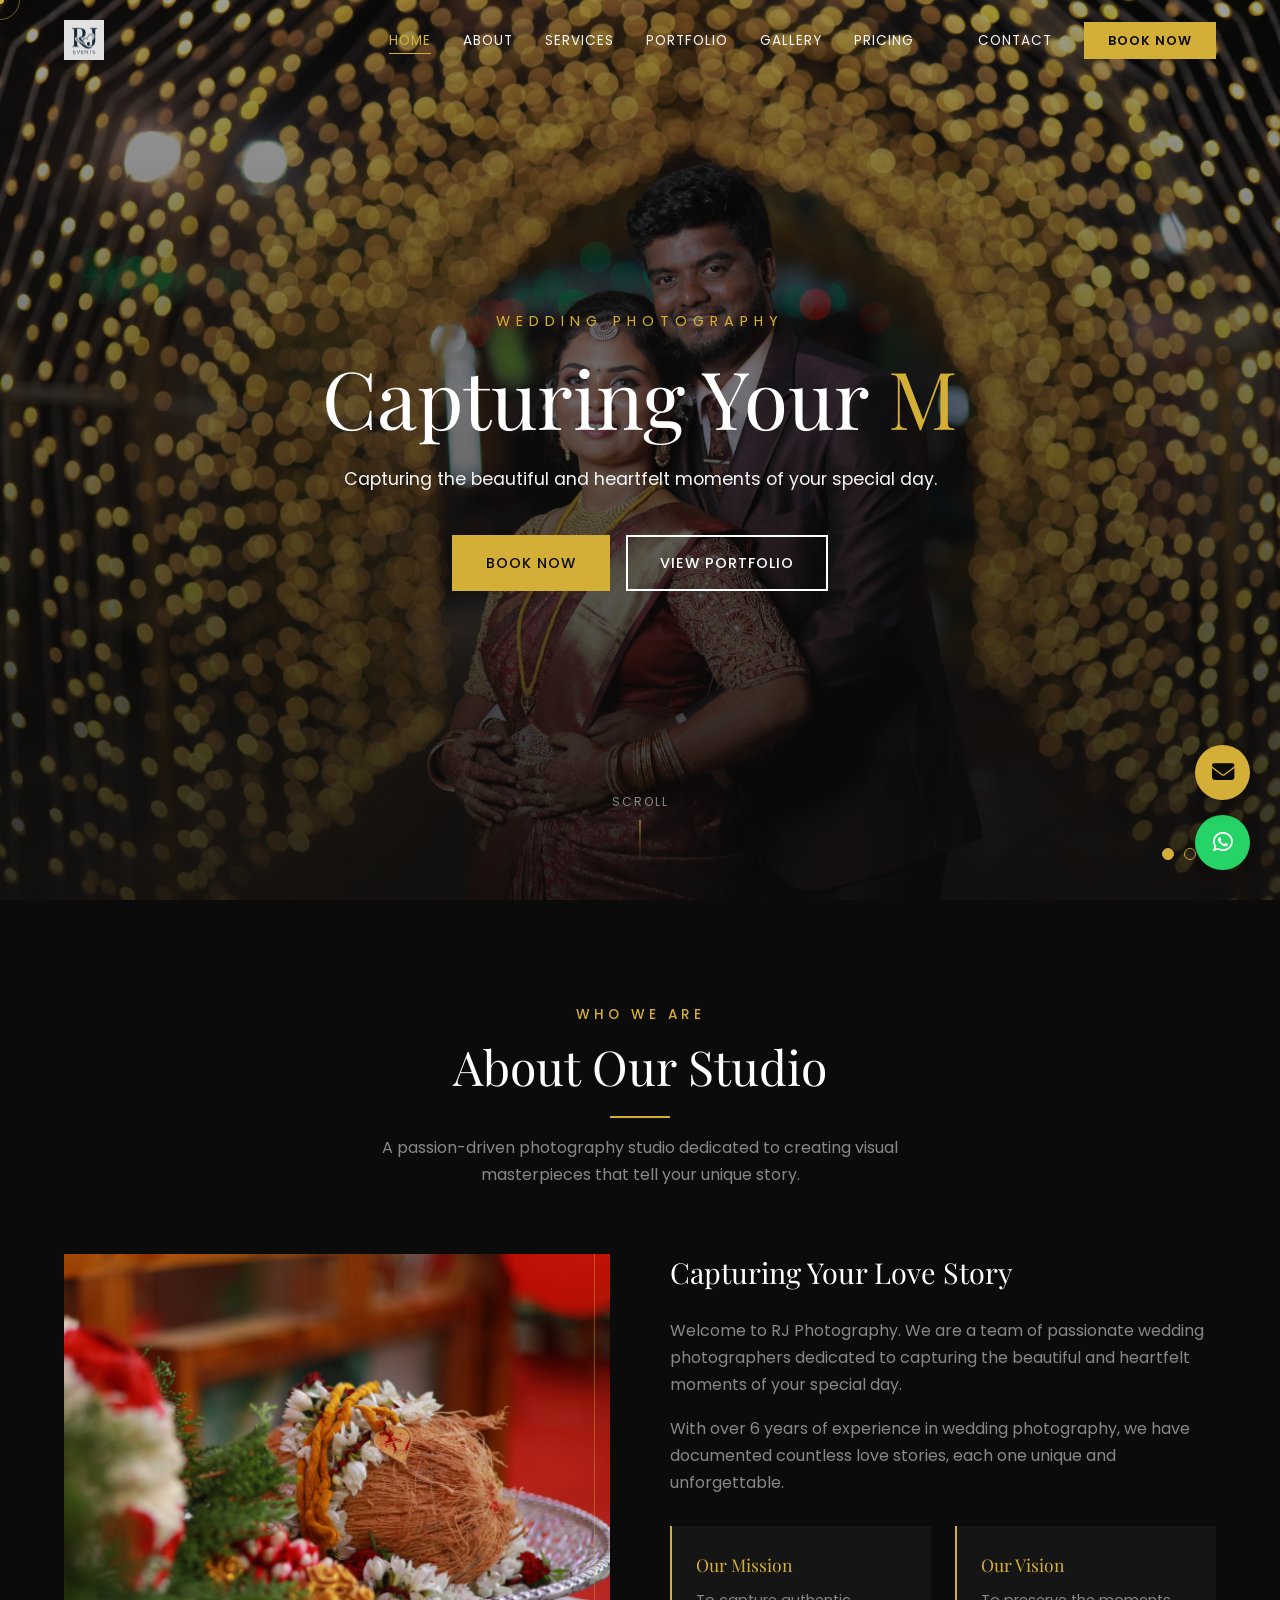
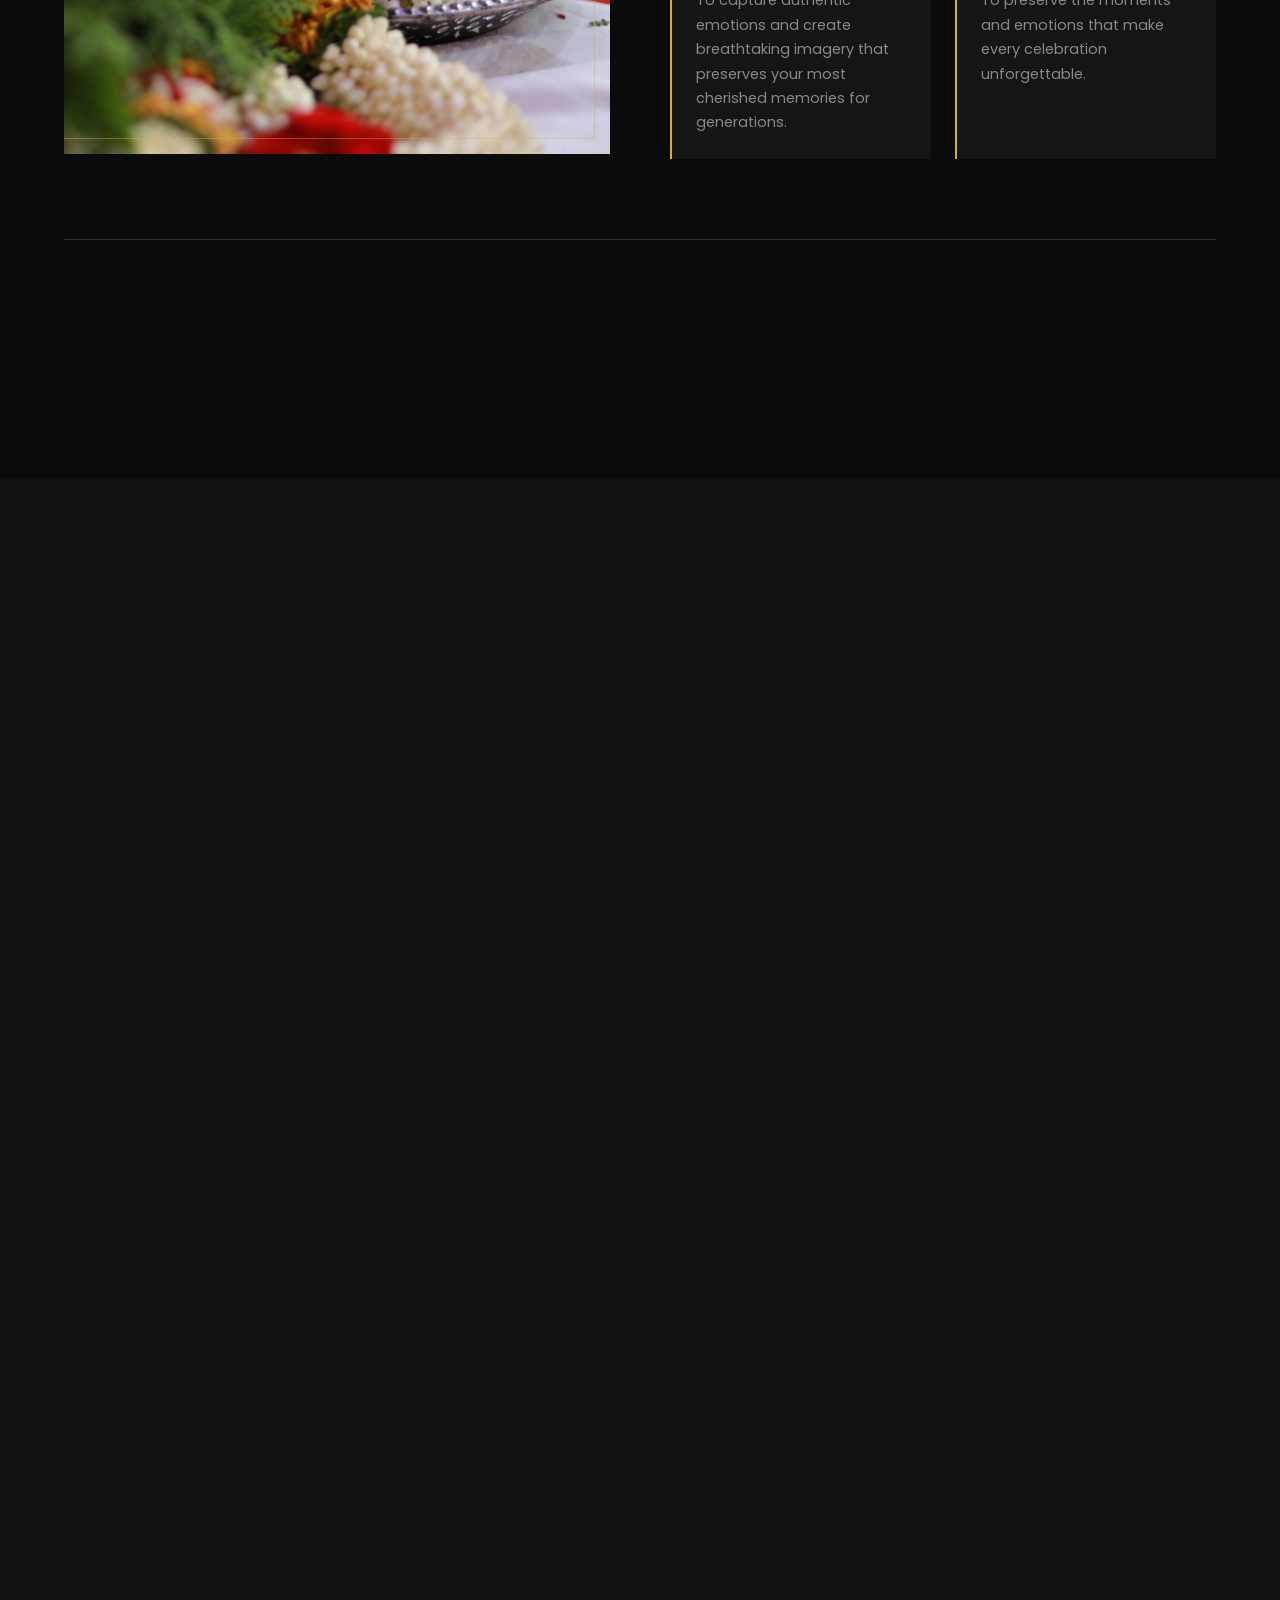
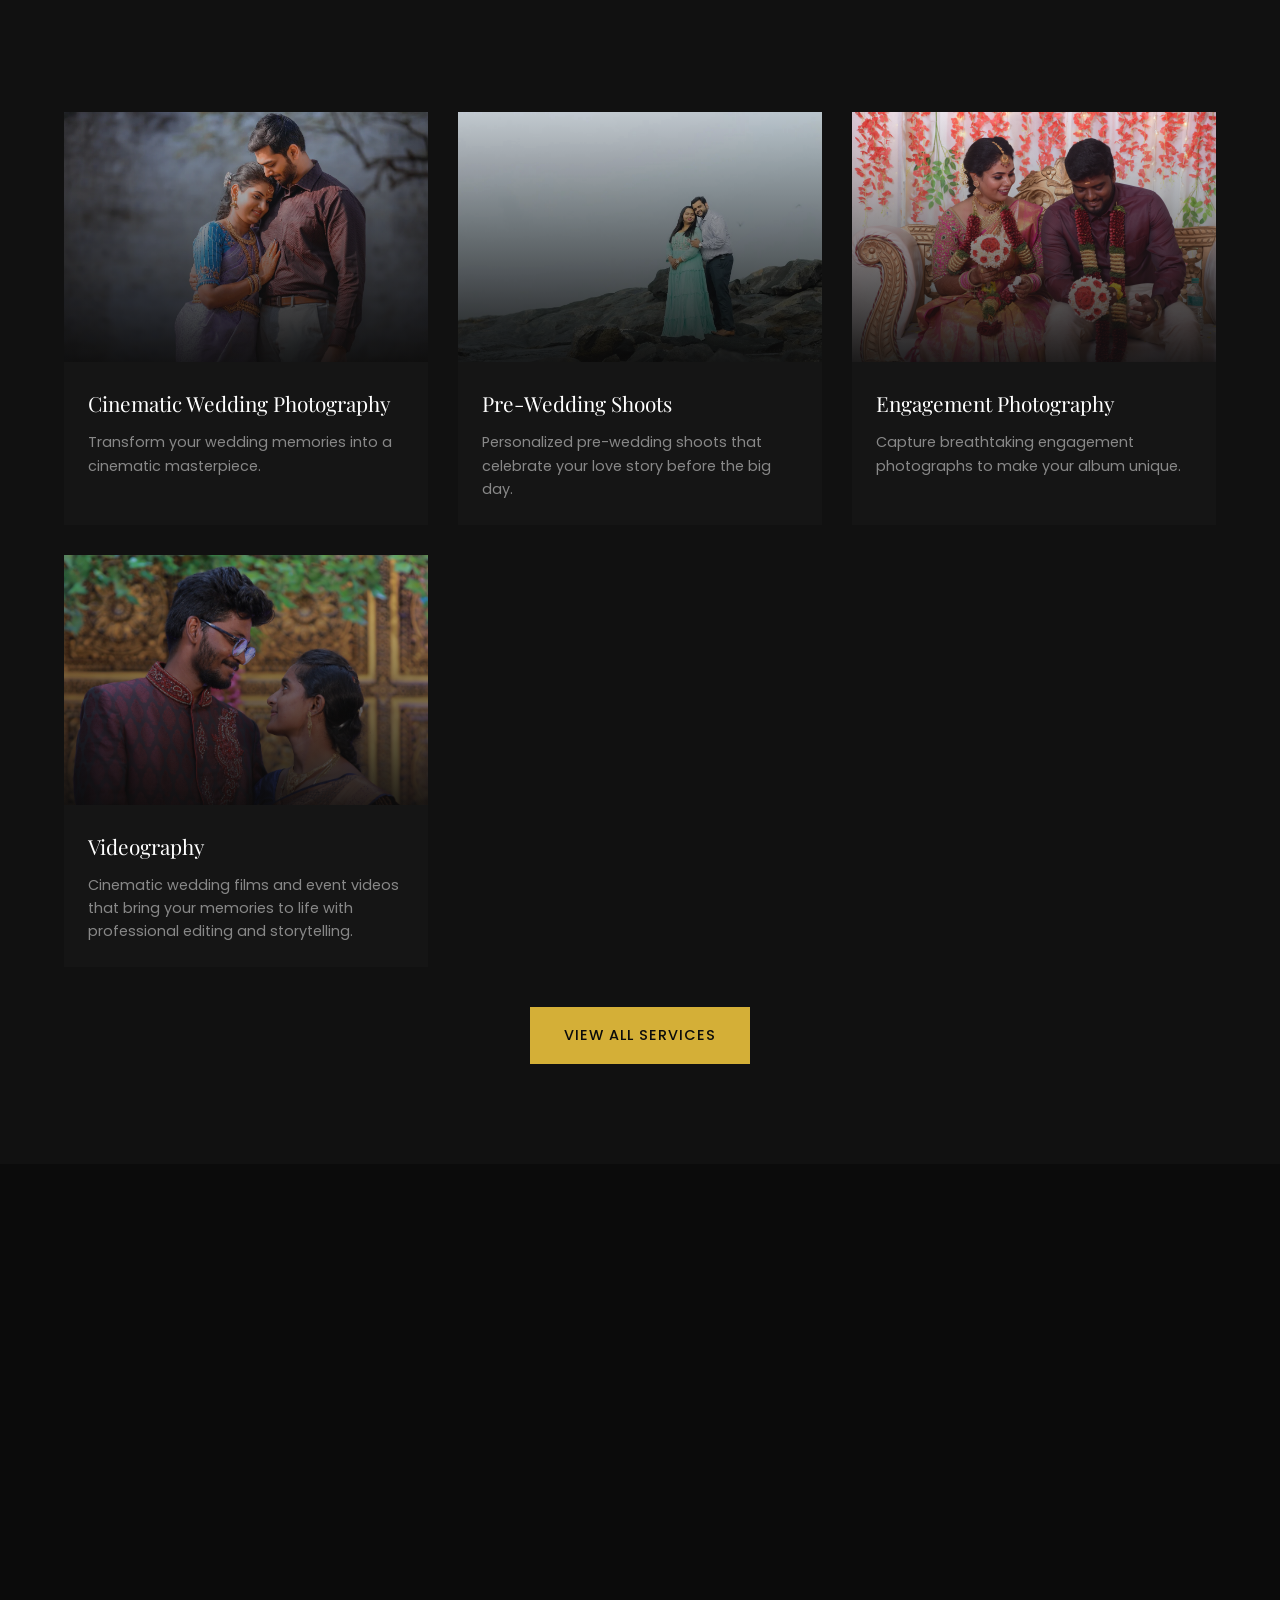
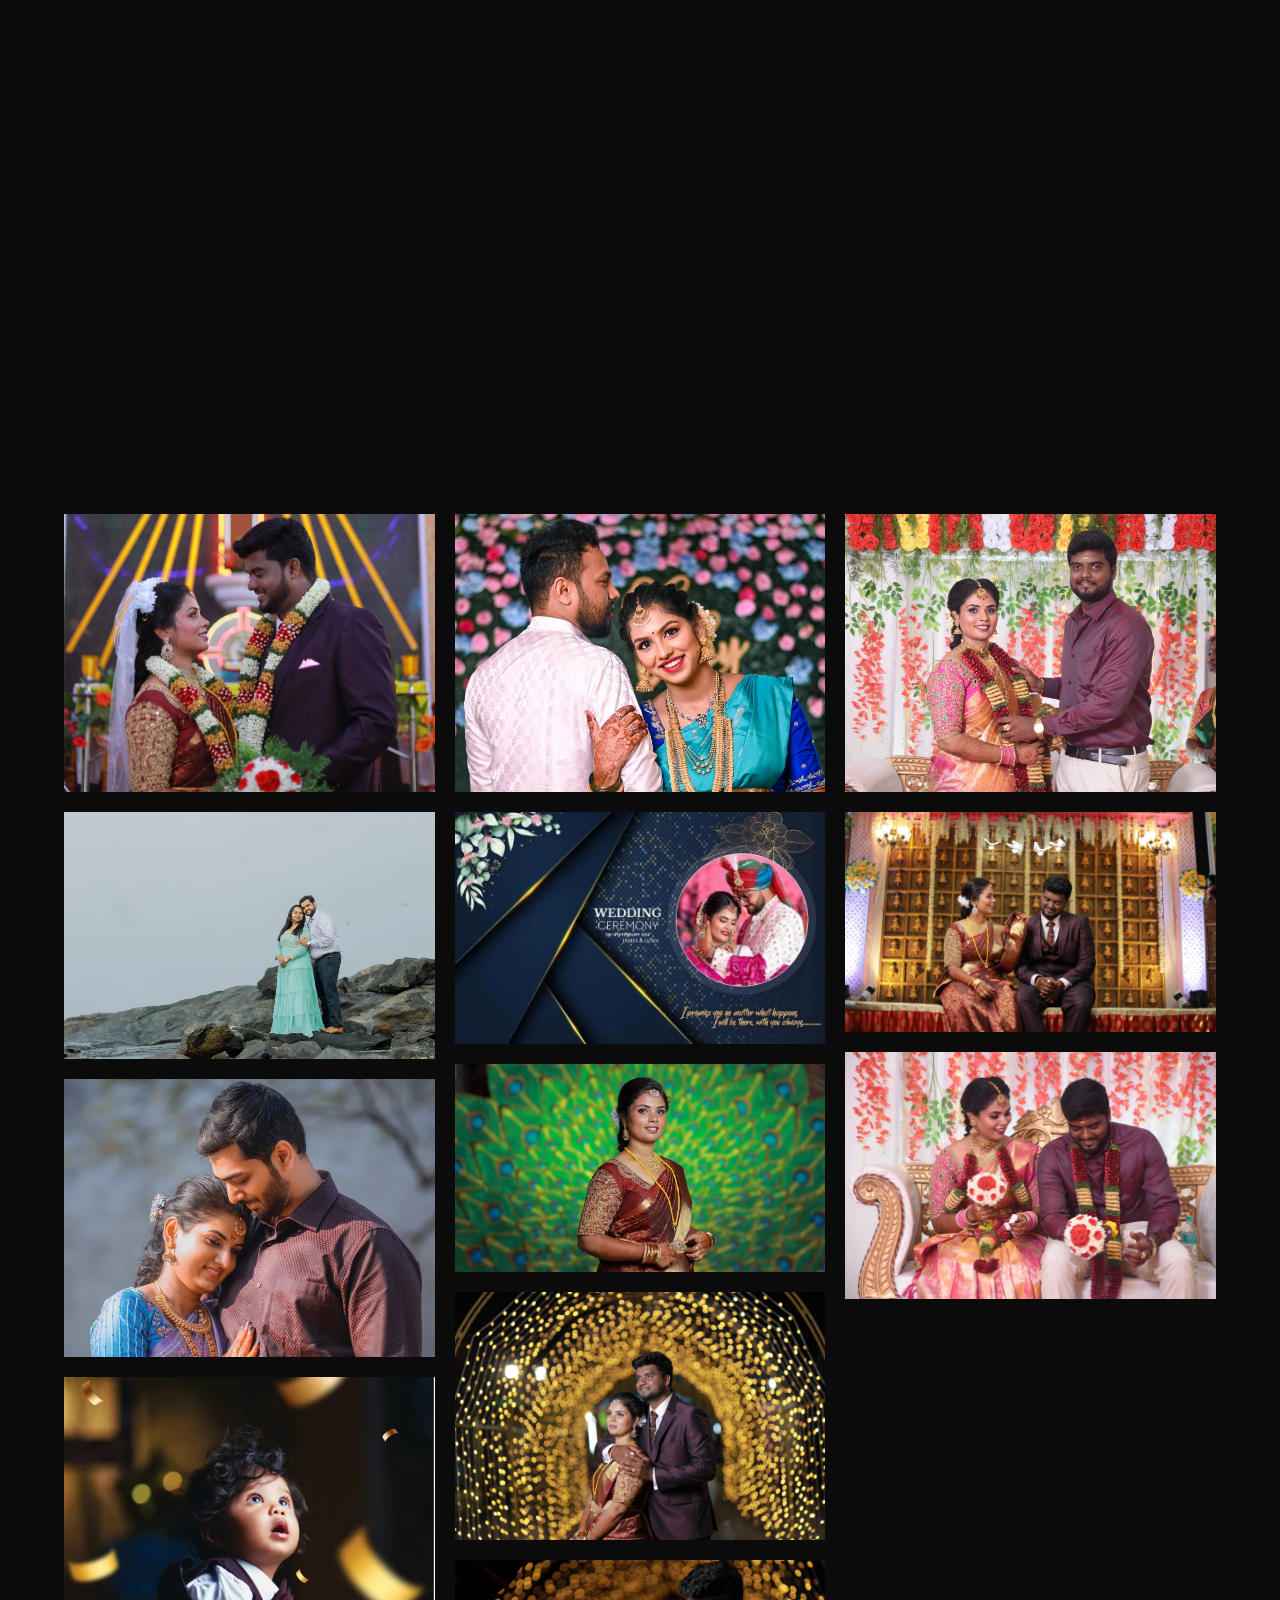
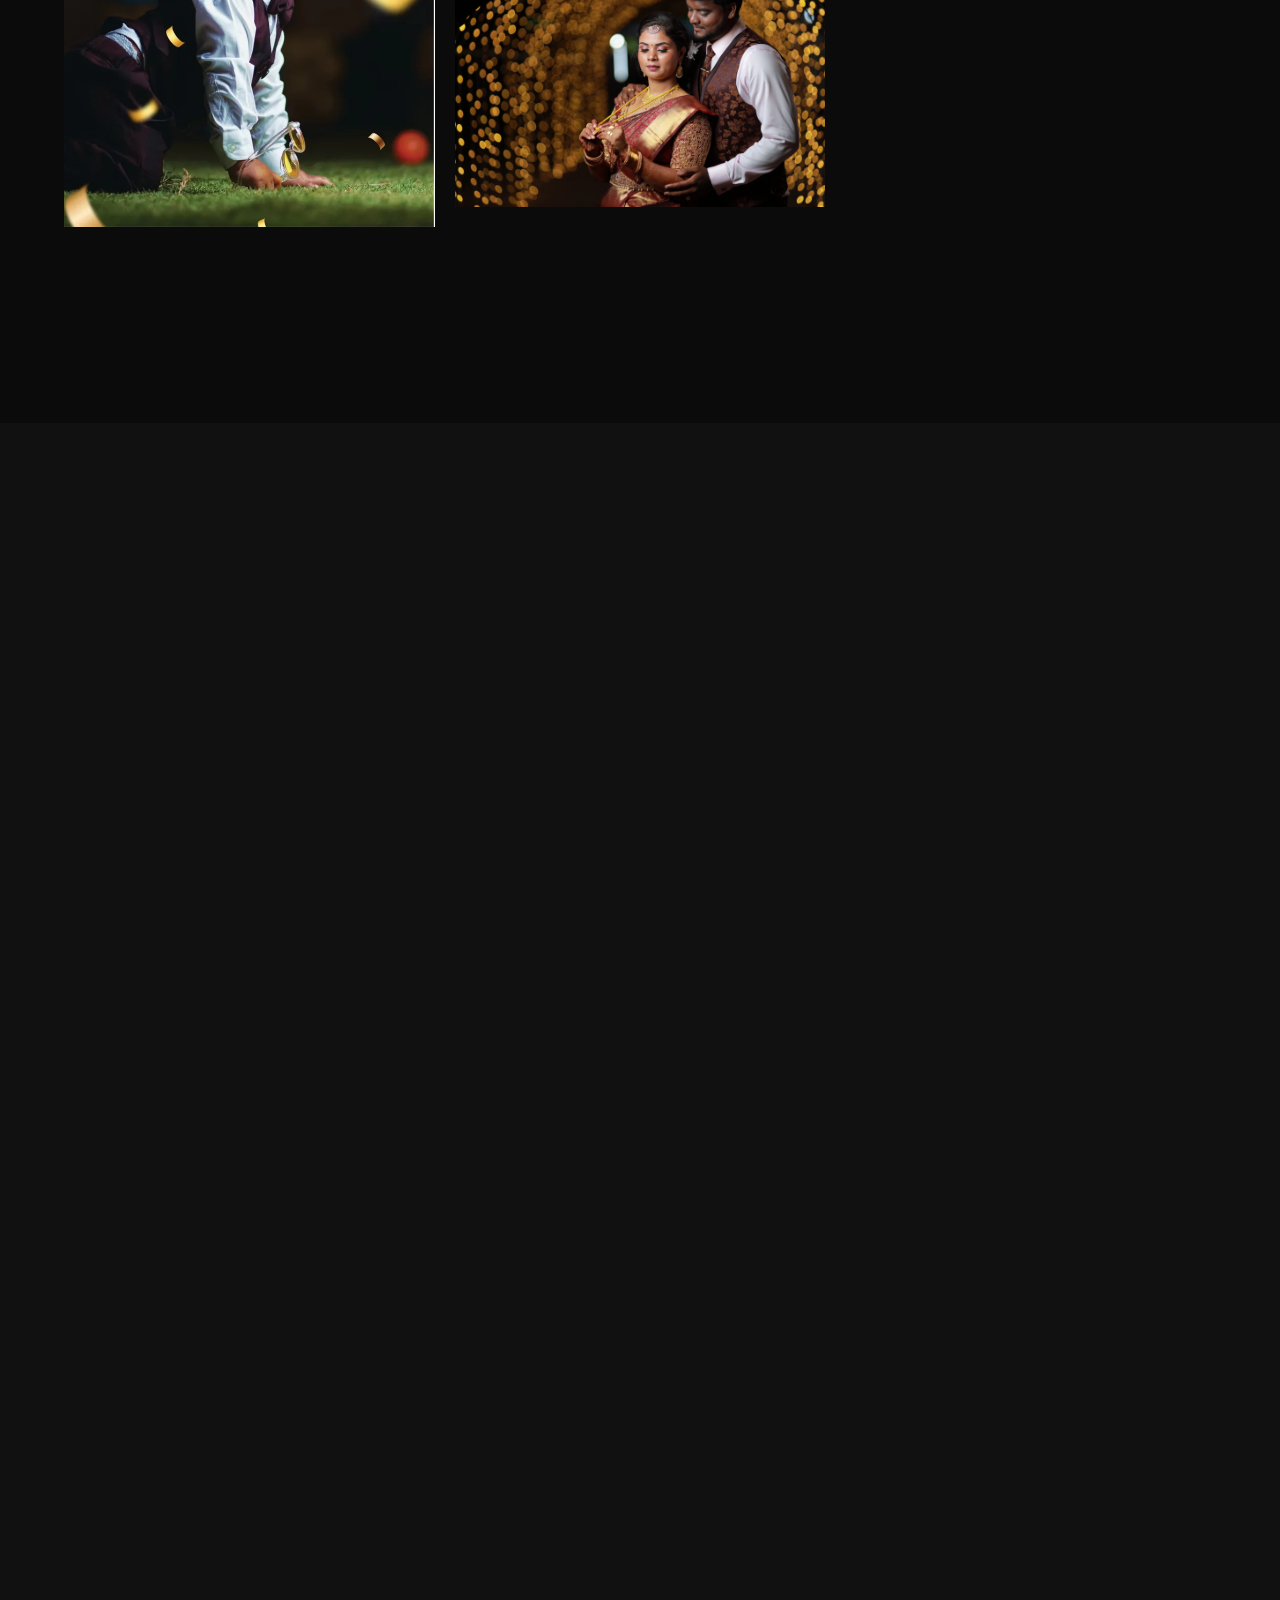
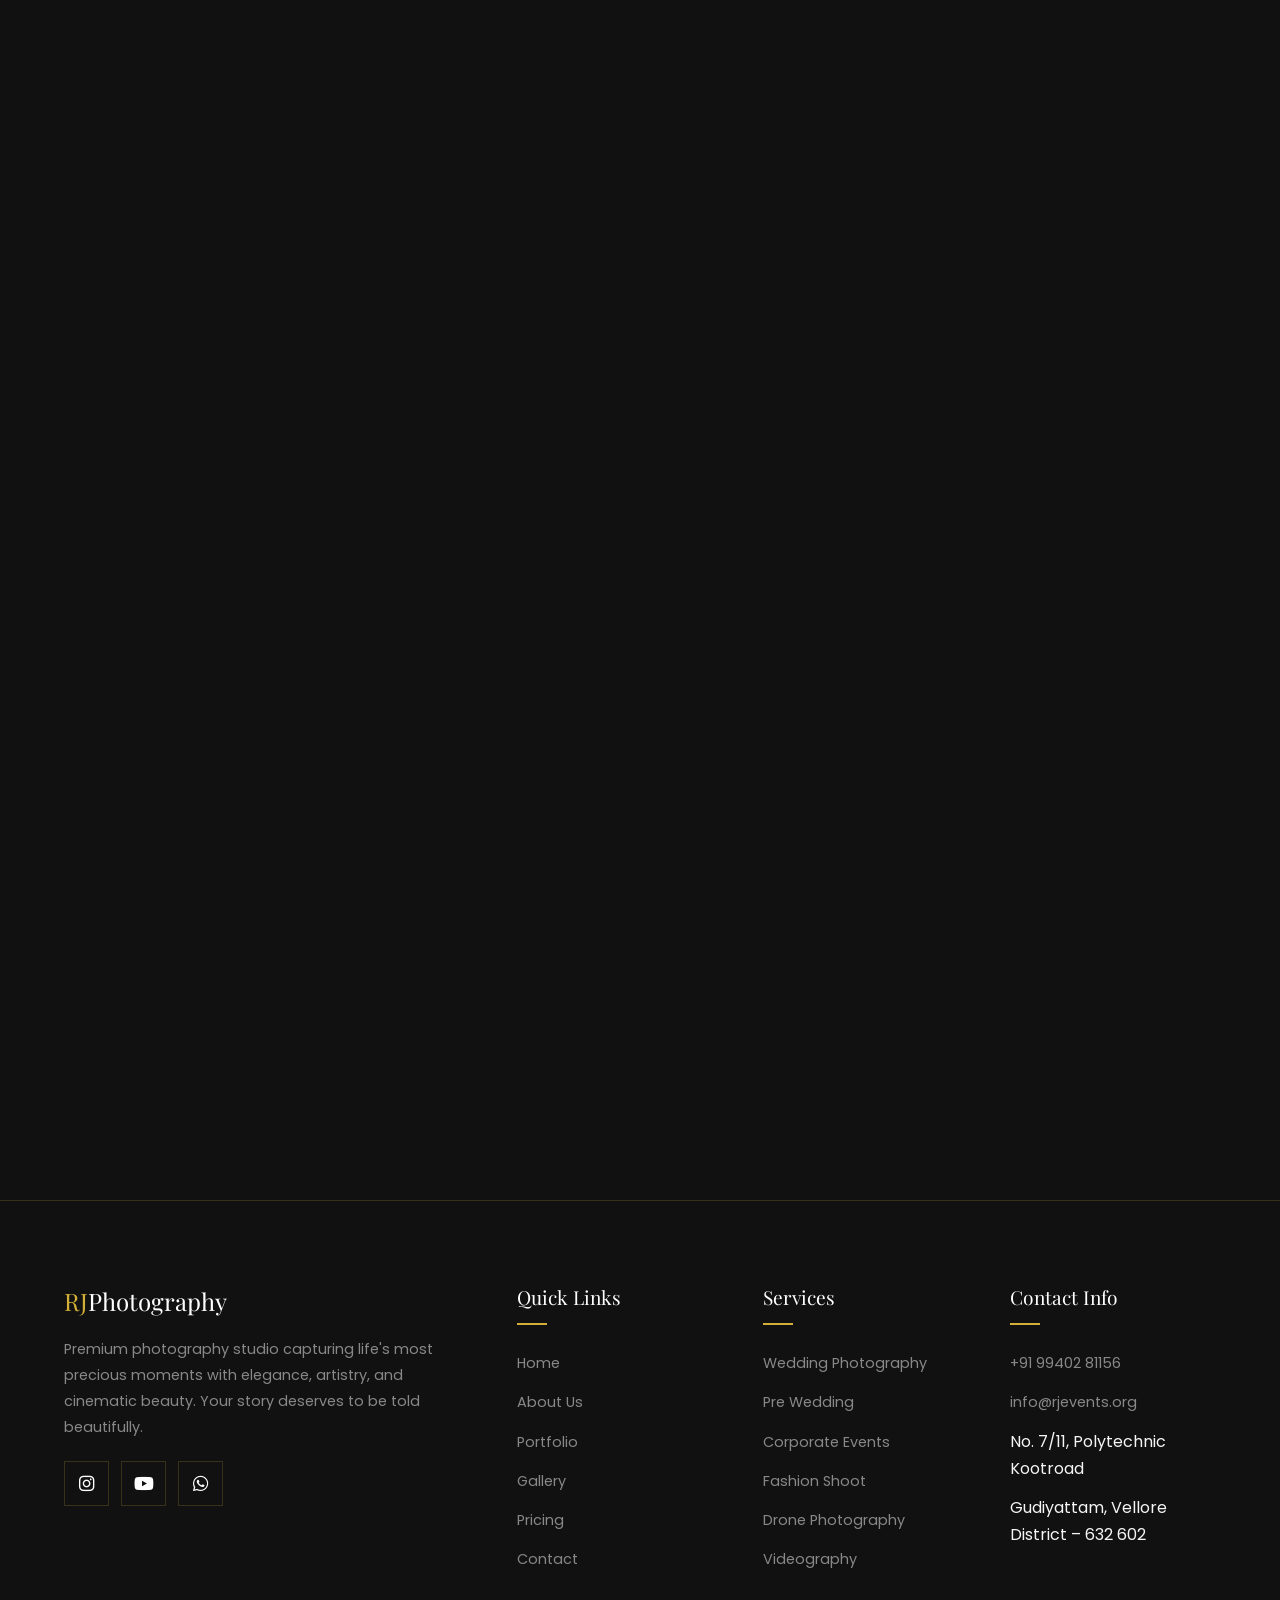
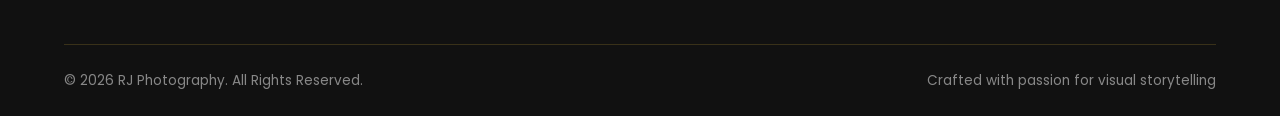
==== commit df597c03: "photos added image" ====
--- a/index.html
+++ b/index.html
@@ -43,7 +43,7 @@
   <nav class="navbar">
     <div class="container">
       <a href="index.html" class="nav-logo">
-        <img src="images/rj/rj_logo.webp" alt="RJ Photography logo">
+        <img src="images/rj/1995b9a4-39a4-4015-9d3f-717112441d3b.jpg" alt="RJ Photography logo">
       </a>
       <ul class="nav-menu">
         <li><a href="index.html" class="nav-link">Home</a></li>
@@ -327,7 +327,7 @@
       </div>
       <div class="portfolio-grid">
         <div class="portfolio-item" data-category="wedding" data-title="Elegant Wedding Ceremony">
-          <img src="https://images.unsplash.com/photo-1519741497674-611481863552?w=600&q=80" alt="Wedding" loading="lazy">
+          <img src="images/rj/pro1.webp" alt="Wedding" loading="lazy">
           <div class="portfolio-item-overlay">
             <i class="fas fa-search-plus"></i>
             <h4>Elegant Wedding</h4>
@@ -335,7 +335,7 @@
           </div>
         </div>
         <div class="portfolio-item" data-category="pre-wedding" data-title="Romantic Pre-Wedding">
-          <img src="images/jonathan-borba-n-A894UXsj8-unsplash.jpg"  width="600" height="80"  alt="Pre Wedding" loading="lazy">
+          <img src="images/rj/pre.webp" width="600" height="80" alt="Pre Wedding" loading="lazy">
           <div class="portfolio-item-overlay">
             <i class="fas fa-search-plus"></i>
             <h4>Romantic Pre-Wedding</h4>
@@ -343,7 +343,7 @@
           </div>
         </div>
         <div class="portfolio-item" data-category="couples" data-title="Love Story">
-          <img src="https://images.unsplash.com/photo-1522673607200-164d1b6ce486?w=600&q=80" alt="Couples" loading="lazy">
+          <img src="images/rj/enge.webp" alt="Couples" loading="lazy">
           <div class="portfolio-item-overlay">
             <i class="fas fa-search-plus"></i>
             <h4>Love Story</h4>
@@ -351,7 +351,7 @@
           </div>
         </div>
         <div class="portfolio-item" data-category="kids" data-title="Joyful Kids">
-          <img src="https://images.unsplash.com/photo-1503454537195-1dcabb73ffb9?w=600&q=80" alt="Kids" loading="lazy">
+          <img src="images/rj/pro3.webp" alt="Kids" loading="lazy">
           <div class="portfolio-item-overlay">
             <i class="fas fa-search-plus"></i>
             <h4>Joyful Kids</h4>
@@ -359,7 +359,7 @@
           </div>
         </div>
         <div class="portfolio-item" data-category="birthday" data-title="Birthday Celebration">
-          <img src="https://images.unsplash.com/photo-1530103862676-de8c9debad1d?w=600&q=80" alt="Birthday" loading="lazy">
+          <img src="images/rj/pro4.webp" alt="Birthday" loading="lazy">
           <div class="portfolio-item-overlay">
             <i class="fas fa-search-plus"></i>
             <h4>Birthday Celebration</h4>
@@ -367,7 +367,7 @@
           </div>
         </div>
         <div class="portfolio-item" data-category="corporate" data-title="Corporate Event">
-          <img src="https://images.unsplash.com/photo-1511578314322-379afb476865?w=600&q=80" alt="Corporate" loading="lazy">
+          <img src="images/rj/alb.webp" alt="Corporate" loading="lazy">
           <div class="portfolio-item-overlay">
             <i class="fas fa-search-plus"></i>
             <h4>Corporate Event</h4>
@@ -375,7 +375,7 @@
           </div>
         </div>
         <div class="portfolio-item" data-category="fashion" data-title="Fashion Editorial">
-          <img src="https://images.unsplash.com/photo-1509631179647-0177331693ae?w=600&q=80" alt="Fashion" loading="lazy">
+          <img src="images/rj/why.webp" alt="Fashion" loading="lazy">
           <div class="portfolio-item-overlay">
             <i class="fas fa-search-plus"></i>
             <h4>Fashion Editorial</h4>
@@ -383,7 +383,7 @@
           </div>
         </div>
         <div class="portfolio-item" data-category="nature" data-title="Natural Beauty">
-          <img src="https://images.unsplash.com/photo-1469474968028-56623f02e42e?w=600&q=80" alt="Nature" loading="lazy">
+          <img src="images/rj/home3.webp" alt="Nature" loading="lazy">
           <div class="portfolio-item-overlay">
             <i class="fas fa-search-plus"></i>
             <h4>Natural Beauty</h4>
@@ -391,7 +391,7 @@
           </div>
         </div>
         <div class="portfolio-item" data-category="travel" data-title="Travel Adventure">
-          <img src="https://images.unsplash.com/photo-1488646953014-85cb44e25828?w=600&q=80" alt="Travel" loading="lazy">
+          <img src="images/rj/free.webp" alt="Travel" loading="lazy">
           <div class="portfolio-item-overlay">
             <i class="fas fa-search-plus"></i>
             <h4>Travel Adventure</h4>
@@ -399,7 +399,7 @@
           </div>
         </div>
         <div class="portfolio-item" data-category="wedding" data-title="Grand Reception">
-          <img src="images/anoop1992-mehndi-6570407_1920.jpg"  width="600" height="80" alt="Wedding Reception" loading="lazy">
+          <img src="images/rj/pro2.webp" width="600" height="80" alt="Wedding Reception" loading="lazy">
           <div class="portfolio-item-overlay">
             <i class="fas fa-search-plus"></i>
             <h4>Grand Reception</h4>
@@ -407,7 +407,7 @@
           </div>
         </div>
         <div class="portfolio-item" data-category="couples" data-title="Sunset Romance">
-          <img src="images/duncan_dao-wedding-7144053_1920.jpg"  width="600" height="80" alt="Couples Sunset" loading="lazy">
+          <img src="images/rj/can.webp" width="600" height="80" alt="Couples Sunset" loading="lazy">
           <div class="portfolio-item-overlay">
             <i class="fas fa-search-plus"></i>
             <h4>Sunset Romance</h4>
@@ -415,7 +415,7 @@
           </div>
         </div>
         <div class="portfolio-item" data-category="kids" data-title="Playful Moments">
-          <img src="images/bongbabyhousevn-newborn-5036843_1920.jpg"  width="600" height="80" alt="Baby" loading="lazy">
+          <img src="images/rj/eng.webp" width="600" height="80" alt="Baby" loading="lazy">
           <div class="portfolio-item-overlay">
             <i class="fas fa-search-plus"></i>
             <h4>Playful Moments</h4>
--- a/style.css
+++ b/style.css
@@ -364,6 +364,12 @@
   gap: 32px;
 }
 
+/* Testimonials remain available on the home page but are intentionally hidden from site navigation. */
+.nav-menu a[href="index.html#testimonials"],
+.nav-overlay a[href="index.html#testimonials"] {
+  display: none;
+}
+
 .nav-link {
   font-size: 0.85rem;
   font-weight: 400;
@@ -500,6 +506,7 @@
   height: 100%;
   object-fit: cover;
 }
+
 
 .hero-overlay {
   position: absolute;
@@ -1417,6 +1424,7 @@
   object-fit: cover;
 }
 
+
 .page-hero-overlay {
   position: absolute;
   inset: 0;
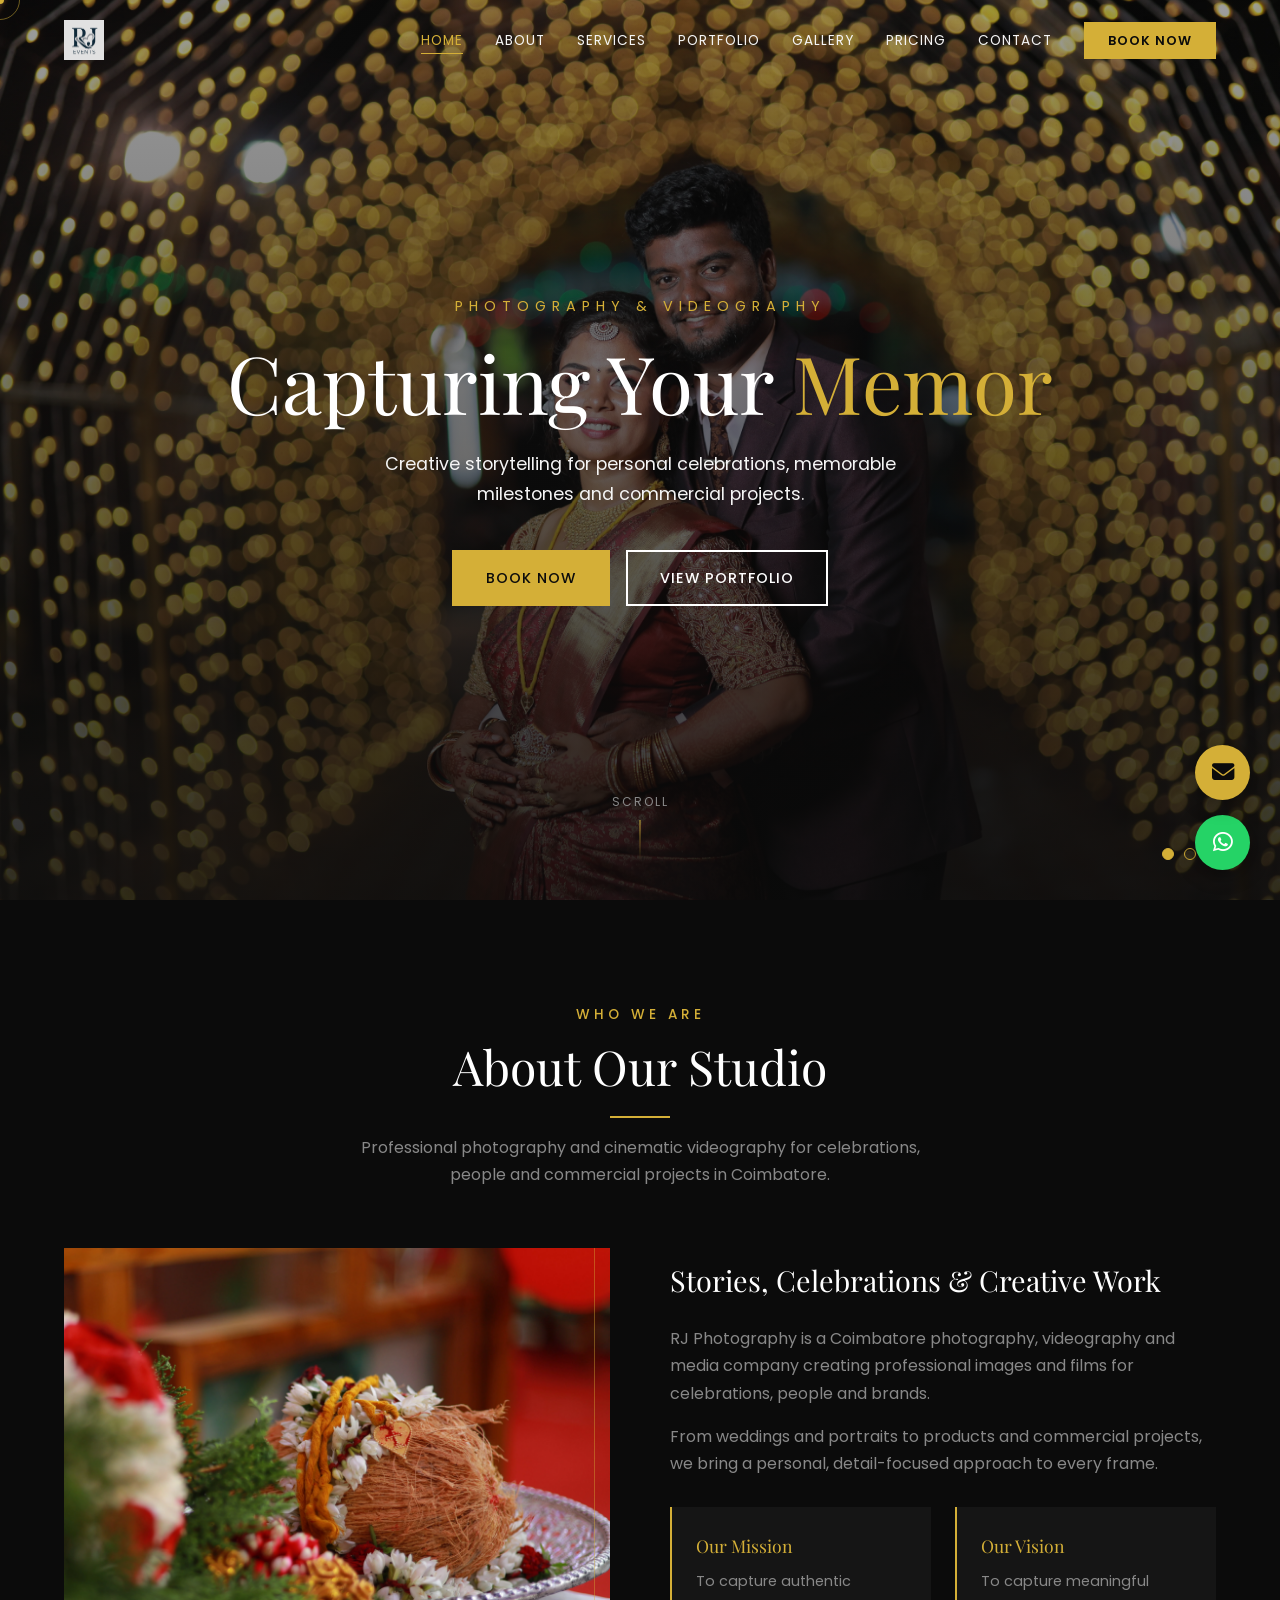
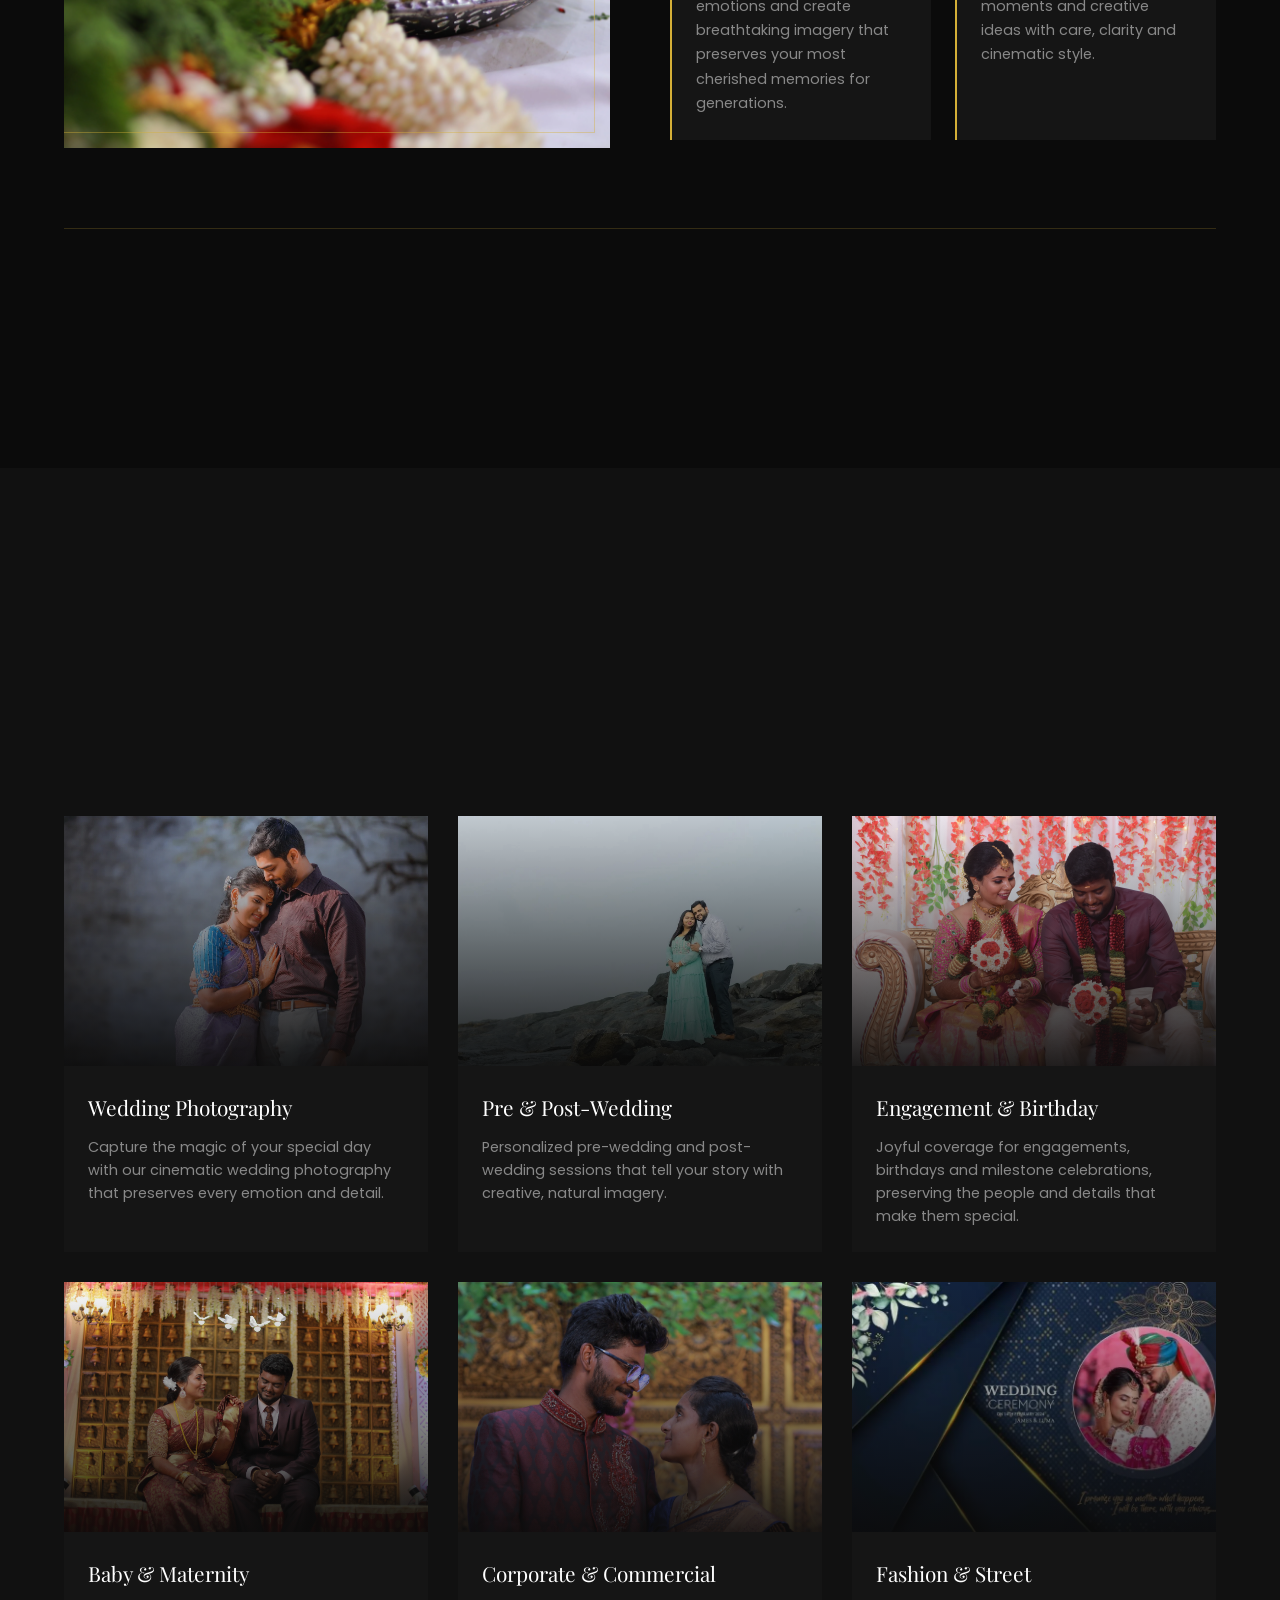
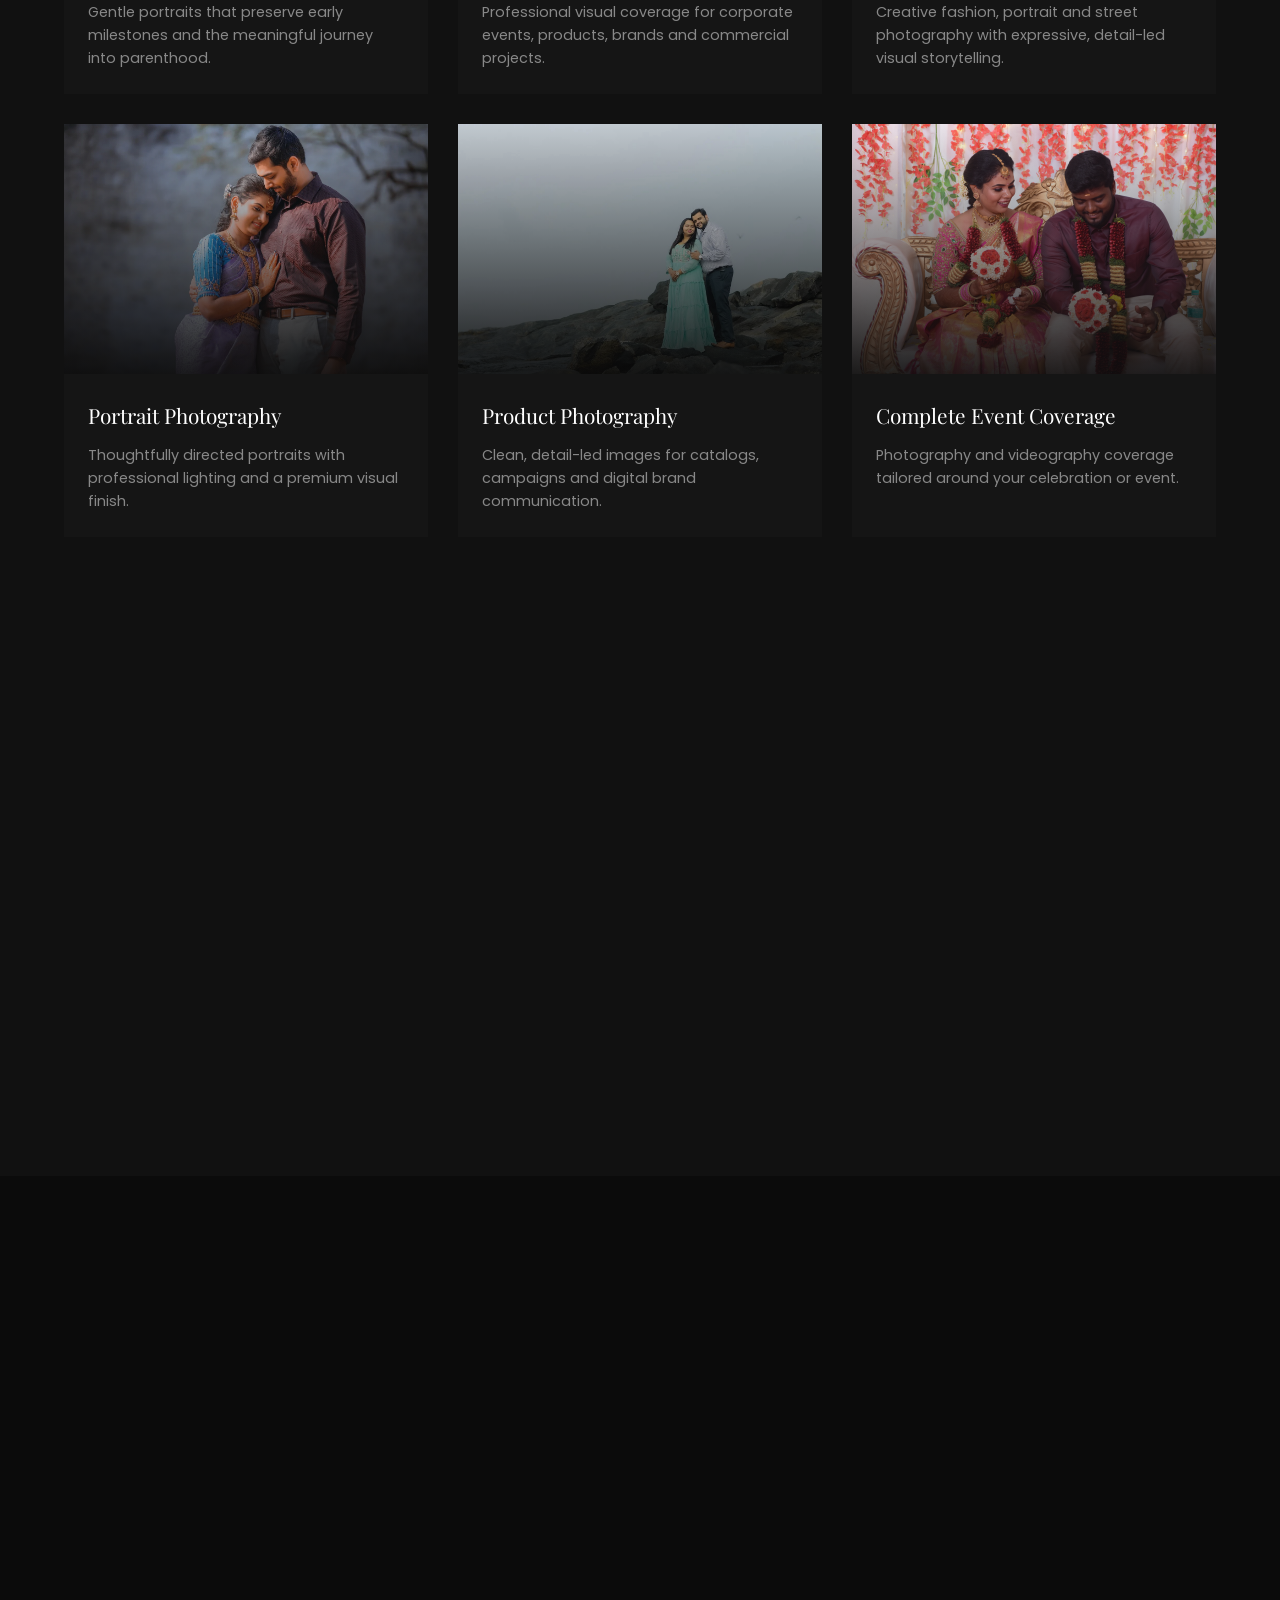
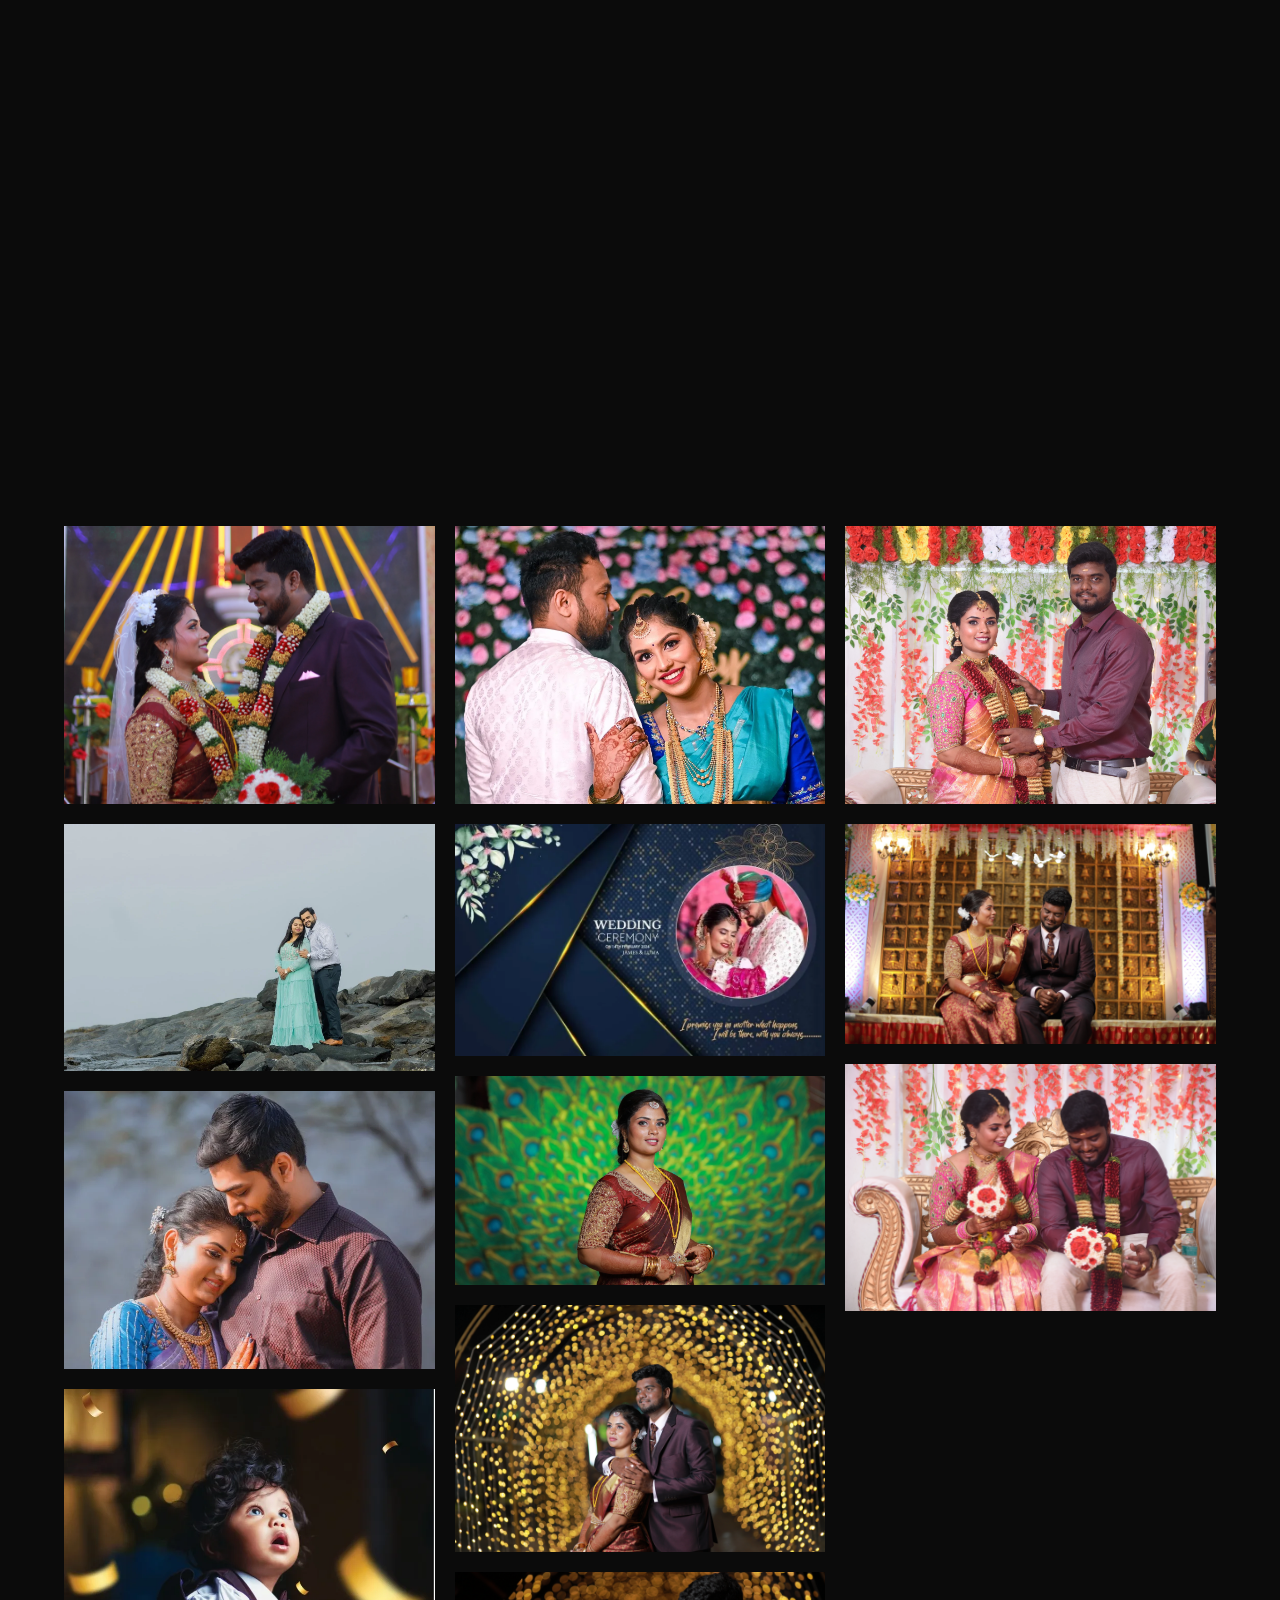
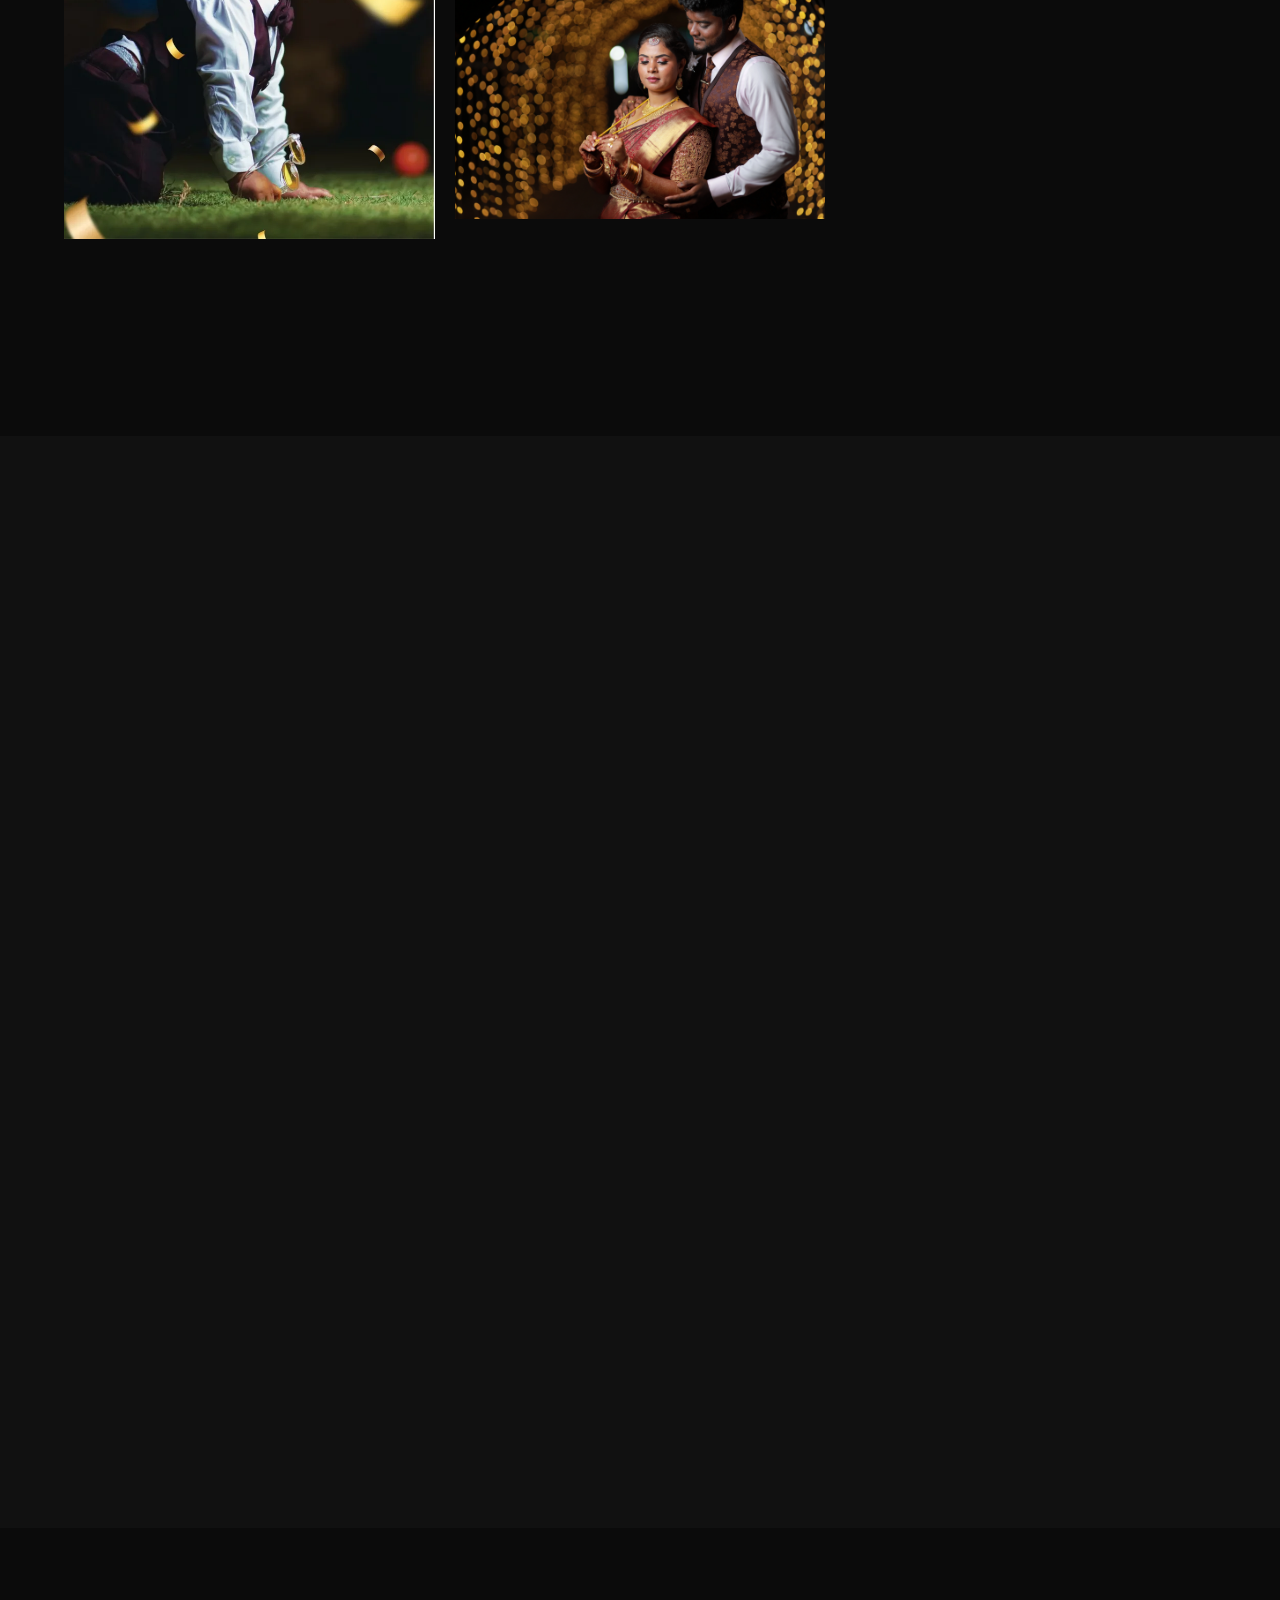
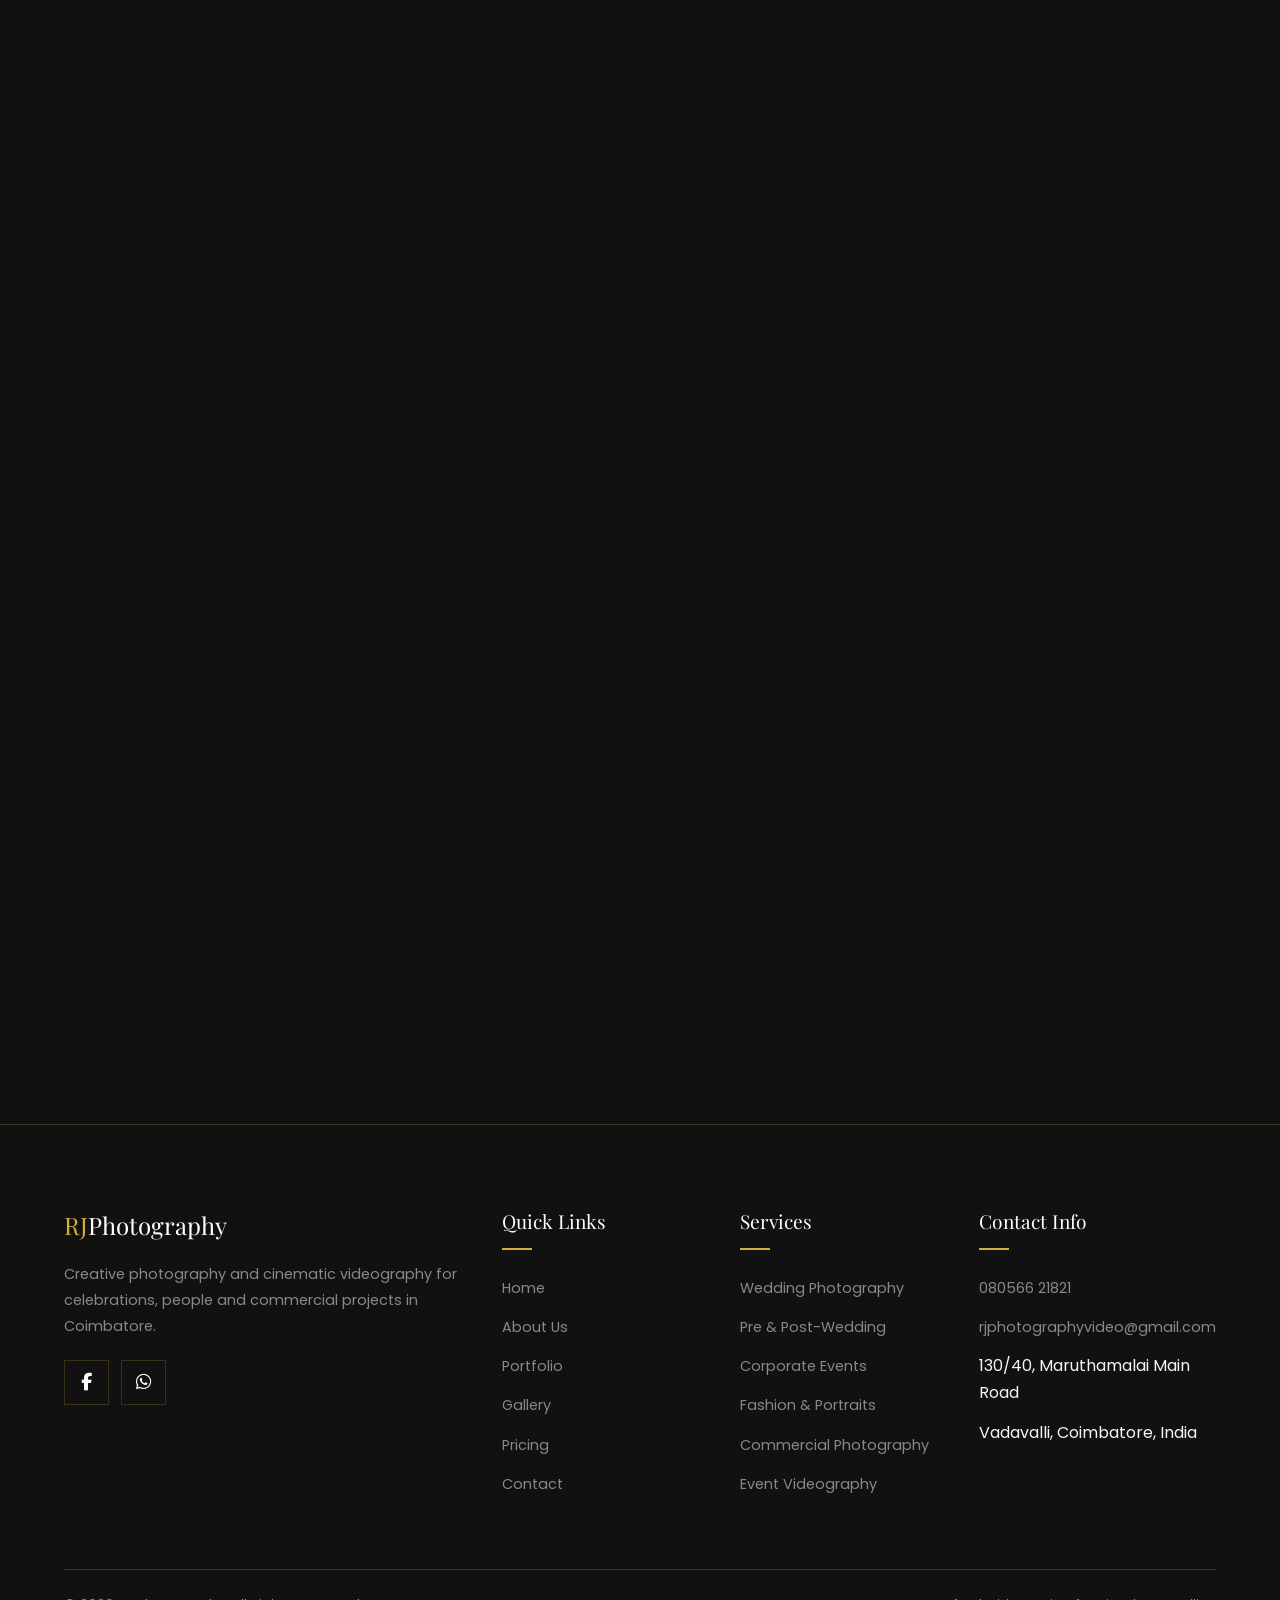
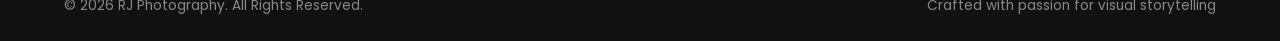
==== commit af0b54d8: "details update" ====
--- a/index.html
+++ b/index.html
@@ -3,13 +3,13 @@
 <head>
   <meta charset="UTF-8">
   <meta name="viewport" content="width=device-width, initial-scale=1.0">
-  <meta name="description" content="RJ Photography in Gudiyattam captures wedding, engagement, pre-wedding, candid and cinematic memories.">
-  <meta name="keywords" content="RJ Photography, wedding photography, engagement photography, pre-wedding, Gudiyattam, Vellore">
+  <meta name="description" content="RJ Photography is a Coimbatore photography, videography and media company for weddings, portraits, celebrations and commercial projects.">
+  <meta name="keywords" content="RJ Photography, Coimbatore photography, wedding videography, portrait photography, event photography, commercial photography">
   <meta name="author" content="RJ Photography">
-  <meta property="og:title" content="RJ Photography | Wedding Photography">
-  <meta property="og:description" content="Wedding, engagement, pre-wedding, candid and cinematic photography by RJ Photography.">
+  <meta property="og:title" content="RJ Photography | Photography & Videography in Coimbatore">
+  <meta property="og:description" content="Creative photography and cinematic videography for celebrations and commercial projects in Coimbatore.">
   <meta property="og:type" content="website">
-  <title>RJ Photography | Wedding Photography</title>
+  <title>RJ Photography | Photography & Videography in Coimbatore</title>
 
   <!-- Google Fonts -->
   <link rel="preconnect" href="https://fonts.googleapis.com">
@@ -95,9 +95,9 @@
     </div>
     <div class="hero-overlay"></div>
     <div class="hero-content">
-      <p class="hero-subtitle">Wedding Photography</p>
+      <p class="hero-subtitle">Photography & Videography</p>
       <h1 class="hero-title">Capturing Your <span class="typing-text">Moments</span></h1>
-      <p class="hero-desc">Capturing the beautiful and heartfelt moments of your special day.</p>
+      <p class="hero-desc">Creative storytelling for personal celebrations, memorable milestones and commercial projects.</p>
       <div class="hero-buttons">
         <a href="#" class="btn btn-primary" data-open-booking>Book Now</a>
         <a href="portfolio.html" class="btn btn-outline">View Portfolio</a>
@@ -122,7 +122,7 @@
         <span class="section-subtitle">Who We Are</span>
         <h2 class="section-title">About Our Studio</h2>
         <div class="section-divider"></div>
-        <p class="section-desc">A passion-driven photography studio dedicated to creating visual masterpieces that tell your unique story.</p>
+        <p class="section-desc">Professional photography and cinematic videography for celebrations, people and commercial projects in Coimbatore.</p>
       </div>
       <div class="about-grid">
         <div class="about-image reveal slide-left">
@@ -130,9 +130,9 @@
           <div class="about-image-frame"></div>
         </div>
         <div class="about-content reveal slide-right">
-          <h3>Capturing Your Love Story</h3>
-          <p>Welcome to RJ Photography. We are a team of passionate wedding photographers dedicated to capturing the beautiful and heartfelt moments of your special day.</p>
-          <p>With over 6 years of experience in wedding photography, we have documented countless love stories, each one unique and unforgettable.</p>
+          <h3>Stories, Celebrations & Creative Work</h3>
+          <p>RJ Photography is a Coimbatore photography, videography and media company creating professional images and films for celebrations, people and brands.</p>
+          <p>From weddings and portraits to products and commercial projects, we bring a personal, detail-focused approach to every frame.</p>
           <div class="about-mission-vision">
             <div class="mv-item">
               <h4>Our Mission</h4>
@@ -140,7 +140,7 @@
             </div>
             <div class="mv-item">
               <h4>Our Vision</h4>
-              <p>To preserve the moments and emotions that make every celebration unforgettable.</p>
+              <p>To capture meaningful moments and creative ideas with care, clarity and cinematic style.</p>
             </div>
           </div>
         </div>
@@ -174,7 +174,7 @@
         <span class="section-subtitle">What We Offer</span>
         <h2 class="section-title">Our Services</h2>
         <div class="section-divider"></div>
-        <p class="section-desc">Wedding, engagement, pre-wedding, candid photography, cinematic videos and album design for your celebration.</p>
+        <p class="section-desc">Wedding, portrait, baby, event and commercial photography, with cinematic videography for every kind of story.</p>
       </div>
       <div class="services-grid">
         <div class="service-card reveal fade-up">
@@ -195,8 +195,8 @@
             <div class="service-card-icon"><i class="fas fa-ring"></i></div>
           </div>
           <div class="service-card-content">
-            <h3>Pre Wedding</h3>
-            <p>Romantic pre-wedding shoots at stunning locations that tell the beautiful story of your love journey together.</p>
+          <h3>Pre &amp; Post-Wedding</h3>
+          <p>Personalized pre-wedding and post-wedding sessions that tell your story with creative, natural imagery.</p>
           </div>
         </div>
         <div class="service-card reveal fade-up">
@@ -206,8 +206,8 @@
             <div class="service-card-icon"><i class="fas fa-birthday-cake"></i></div>
           </div>
           <div class="service-card-content">
-            <h3>Engagement Photography</h3>
-            <p>Capture the joy of your engagement with photographs that add a special chapter to your album.</p>
+          <h3>Engagement &amp; Birthday</h3>
+          <p>Joyful coverage for engagements, birthdays and milestone celebrations, preserving the people and details that make them special.</p>
           </div>
         </div>
         <div class="service-card reveal fade-up">
@@ -217,8 +217,8 @@
             <div class="service-card-icon"><i class="fas fa-baby"></i></div>
           </div>
           <div class="service-card-content">
-            <h3>Candid Photography</h3>
-            <p>Spontaneous and genuine moments that make your wedding day uniquely yours.</p>
+          <h3>Baby &amp; Maternity</h3>
+          <p>Gentle portraits that preserve early milestones and the meaningful journey into parenthood.</p>
           </div>
         </div>
         <div class="service-card reveal fade-up">
@@ -228,8 +228,8 @@
             <div class="service-card-icon"><i class="fas fa-female"></i></div>
           </div>
           <div class="service-card-content">
-            <h3>Cinematic Videos</h3>
-            <p>Cinematic storytelling that captures the essence and emotion of your wedding day.</p>
+          <h3>Corporate &amp; Commercial</h3>
+          <p>Professional visual coverage for corporate events, products, brands and commercial projects.</p>
           </div>
         </div>
         <div class="service-card reveal fade-up">
@@ -239,8 +239,8 @@
             <div class="service-card-icon"><i class="fas fa-building"></i></div>
           </div>
           <div class="service-card-content">
-            <h3>Album Design</h3>
-            <p>Beautiful albums designed to preserve the memories of your wedding celebration.</p>
+          <h3>Fashion &amp; Street</h3>
+          <p>Creative fashion, portrait and street photography with expressive, detail-led visual storytelling.</p>
           </div>
         </div>
         <div class="service-card reveal fade-up">
@@ -250,8 +250,8 @@
             <div class="service-card-icon"><i class="fas fa-box"></i></div>
           </div>
           <div class="service-card-content">
-            <h3>Cinematic Wedding Photography</h3>
-            <p>Transform your wedding memories into a cinematic masterpiece.</p>
+          <h3>Portrait Photography</h3>
+          <p>Thoughtfully directed portraits with professional lighting and a premium visual finish.</p>
           </div>
         </div>
         <div class="service-card reveal fade-up">
@@ -261,8 +261,8 @@
             <div class="service-card-icon"><i class="fas fa-tshirt"></i></div>
           </div>
           <div class="service-card-content">
-            <h3>Pre-Wedding Shoots</h3>
-            <p>Personalized pre-wedding shoots that celebrate your love story before the big day.</p>
+          <h3>Product Photography</h3>
+          <p>Clean, detail-led images for catalogs, campaigns and digital brand communication.</p>
           </div>
         </div>
         <div class="service-card reveal fade-up">
@@ -272,8 +272,8 @@
             <div class="service-card-icon"><i class="fas fa-helicopter"></i></div>
           </div>
           <div class="service-card-content">
-            <h3>Engagement Photography</h3>
-            <p>Capture breathtaking engagement photographs to make your album unique.</p>
+          <h3>Complete Event Coverage</h3>
+          <p>Photography and videography coverage tailored around your celebration or event.</p>
           </div>
         </div>
         <div class="service-card reveal fade-up">
@@ -283,8 +283,8 @@
             <div class="service-card-icon"><i class="fas fa-video"></i></div>
           </div>
           <div class="service-card-content">
-            <h3>Videography</h3>
-            <p>Cinematic wedding films and event videos that bring your memories to life with professional editing and storytelling.</p>
+          <h3>Wedding Videography</h3>
+          <p>Cinematic wedding and event videos that bring meaningful moments to life through motion and story.</p>
           </div>
         </div>
       </div>
@@ -436,7 +436,7 @@
         <span class="section-subtitle">Investment</span>
         <h2 class="section-title">Pricing Plans</h2>
         <div class="section-divider"></div>
-        <p class="section-desc">Choose the perfect package for your special occasion. All plans include professional editing and high-resolution delivery.</p>
+        <p class="section-desc">Every celebration and project is different. Contact RJ Photography for a tailored photography and videography quote.</p>
       </div>
       <div class="pricing-grid">
         <div class="pricing-card reveal fade-up">
@@ -444,11 +444,9 @@
           <div class="pricing-price">Custom<span>/quote</span></div>
           <p class="pricing-desc">Perfect for intimate gatherings and small events</p>
           <ul class="pricing-features">
-            <li><i class="fas fa-check"></i> 4 Hours Coverage</li>
-            <li><i class="fas fa-check"></i> 1 Professional Photographer</li>
-            <li><i class="fas fa-check"></i> 200 Edited Photos</li>
-            <li><i class="fas fa-check"></i> Online Gallery</li>
-            <li><i class="fas fa-check"></i> Basic Retouching</li>
+            <li><i class="fas fa-check"></i> Tailored event coverage</li>
+            <li><i class="fas fa-check"></i> Professional photography</li>
+            <li><i class="fas fa-check"></i> Edited image delivery</li>
           </ul>
           <a href="#" class="btn btn-outline" data-open-booking>Book Now</a>
         </div>
@@ -458,13 +456,11 @@
           <div class="pricing-price">Custom<span>/quote</span></div>
           <p class="pricing-desc">Our most popular package for weddings and events</p>
           <ul class="pricing-features">
-            <li><i class="fas fa-check"></i> 8 Hours Coverage</li>
-            <li><i class="fas fa-check"></i> 2 Professional Photographers</li>
-            <li><i class="fas fa-check"></i> 500 Edited Photos</li>
-            <li><i class="fas fa-check"></i> Premium Online Gallery</li>
-            <li><i class="fas fa-check"></i> Advanced Retouching</li>
-            <li><i class="fas fa-check"></i> Pre-Event Consultation</li>
-            <li><i class="fas fa-check"></i> Same Day Highlights</li>
+            <li><i class="fas fa-check"></i> Wedding or event coverage</li>
+            <li><i class="fas fa-check"></i> Personalized planning</li>
+            <li><i class="fas fa-check"></i> Professional photography</li>
+            <li><i class="fas fa-check"></i> Cinematic videography options</li>
+            <li><i class="fas fa-check"></i> Edited image delivery</li>
           </ul>
           <a href="#" class="btn btn-primary" data-open-booking>Book Now</a>
         </div>
@@ -473,14 +469,11 @@
           <div class="pricing-price">Custom<span>/quote</span></div>
           <p class="pricing-desc">The ultimate luxury photography experience</p>
           <ul class="pricing-features">
-            <li><i class="fas fa-check"></i> Full Day Coverage</li>
-            <li><i class="fas fa-check"></i> 3 Professional Photographers</li>
-            <li><i class="fas fa-check"></i> Unlimited Edited Photos</li>
-            <li><i class="fas fa-check"></i> Luxury Album (30 Pages)</li>
-            <li><i class="fas fa-check"></i> Cinematic Highlight Film</li>
-            <li><i class="fas fa-check"></i> Drone Photography</li>
-            <li><i class="fas fa-check"></i> Premium Retouching</li>
-            <li><i class="fas fa-check"></i> Dedicated Project Manager</li>
+            <li><i class="fas fa-check"></i> Complete event coverage</li>
+            <li><i class="fas fa-check"></i> Photography and videography options</li>
+            <li><i class="fas fa-check"></i> Creative storytelling</li>
+            <li><i class="fas fa-check"></i> Premium-quality image editing</li>
+            <li><i class="fas fa-check"></i> Scope planned around your requirements</li>
           </ul>
           <a href="#" class="btn btn-outline" data-open-booking>Book Now</a>
         </div>
@@ -553,7 +546,7 @@
             <i class="fas fa-plus"></i>
           </button>
           <div class="faq-answer">
-            <p>We recommend booking at least 3-6 months in advance for weddings and major events. For portrait sessions and smaller events, 2-4 weeks notice is usually sufficient. Popular dates fill up quickly, so early booking is encouraged.</p>
+            <p>Contact RJ Photography to confirm availability and plan coverage for your selected date.</p>
           </div>
         </div>
         <div class="faq-item">
@@ -562,7 +555,7 @@
             <i class="fas fa-plus"></i>
           </button>
           <div class="faq-answer">
-            <p>All packages include professional photography coverage, expert editing, and high-resolution digital delivery via our online gallery. Premium packages also include physical albums, cinematic highlight films, and additional services like drone photography.</p>
+            <p>Coverage and deliverables are tailored to your celebration or project. RJ Photography will discuss the right photography and videography scope with you.</p>
           </div>
         </div>
         <div class="faq-item">
@@ -571,7 +564,7 @@
             <i class="fas fa-plus"></i>
           </button>
           <div class="faq-answer">
-            <p>Absolutely! We love destination weddings and events. Travel expenses are calculated separately based on location. We've covered events across India and internationally. Contact us for a custom quote for your destination event.</p>
+            <p>Travel requirements can be discussed with RJ Photography when planning your selected services.</p>
           </div>
         </div>
         <div class="faq-item">
@@ -615,27 +608,27 @@
       </div>
       <div class="booking-grid">
         <div class="booking-info reveal slide-left">
-          <h3>Let's Create Something Beautiful Together</h3>
-          <p>Ready to capture your special moments? Fill out the form and we'll connect with you via WhatsApp to discuss your vision and availability.</p>
+          <h3>Let's Capture Your Story</h3>
+          <p>Tell us about your celebration or project, and RJ Photography will connect with you via WhatsApp to discuss your requirements.</p>
           <div class="booking-contact-item">
             <i class="fas fa-phone"></i>
             <div>
               <strong>Phone</strong>
-              <p>+91 99402 81156</p>
+              <p>080566 21821</p>
             </div>
           </div>
           <div class="booking-contact-item">
             <i class="fas fa-envelope"></i>
             <div>
               <strong>Email</strong>
-              <p>info@rjevents.org</p>
+              <p><a href="mailto:rjphotographyvideo@gmail.com">rjphotographyvideo@gmail.com</a></p>
             </div>
           </div>
           <div class="booking-contact-item">
             <i class="fas fa-map-marker-alt"></i>
             <div>
               <strong>Studio</strong>
-              <p>No. 7/11, Polytechnic Kootroad, RTO Office Road, Vinayagapuram, Gudiyattam, Vellore District – 632 602</p>
+              <p>130/40, Maruthamalai Main Road, Vadavalli, Coimbatore, India</p>
             </div>
           </div>
         </div>
@@ -660,15 +653,15 @@
               <select id="event_type" name="event_type">
                 <option value="">Select Event Type</option>
                 <option value="Wedding">Wedding Photography</option>
-                <option value="Pre Wedding">Pre Wedding</option>
+                <option value="Pre Wedding">Pre &amp; Post-Wedding Photography</option>
                 <option value="Birthday">Birthday Photography</option>
-                <option value="Baby Shoot">Baby Shoot</option>
-                <option value="Maternity">Maternity Shoot</option>
+                <option value="Baby Shoot">Baby Photography</option>
+                <option value="Maternity">Maternity Photography</option>
                 <option value="Corporate">Corporate Photography</option>
                 <option value="Product">Product Photography</option>
-                <option value="Fashion">Fashion Shoot</option>
-                <option value="Drone">Drone Photography</option>
-                <option value="Videography">Videography</option>
+                <option value="Fashion">Fashion &amp; Portrait Photography</option>
+                <option value="Street">Street Photography</option>
+                <option value="Videography">Wedding &amp; Event Videography</option>
                 <option value="Other">Other</option>
               </select>
             </div>
@@ -701,11 +694,10 @@
           <a href="index.html" class="nav-logo">
             <span class="nav-logo-text">RJ<span>Photography</span></span>
           </a>
-          <p>Premium photography studio capturing life's most precious moments with elegance, artistry, and cinematic beauty. Your story deserves to be told beautifully.</p>
+          <p>Creative photography and cinematic videography for celebrations, people and commercial projects in Coimbatore.</p>
           <div class="footer-social">
-            <a href="https://www.instagram.com/_rj__photography._/" class="social-link" target="_blank" rel="noopener" aria-label="Instagram"><i class="fab fa-instagram"></i></a>
-            <a href="https://youtube.com" class="social-link" target="_blank" rel="noopener" aria-label="YouTube"><i class="fab fa-youtube"></i></a>
-            <a href="https://wa.me/919940281156" class="social-link" target="_blank" rel="noopener" aria-label="WhatsApp"><i class="fab fa-whatsapp"></i></a>
+            <a href="https://www.facebook.com/p/Rj-photography-100070333121621/" class="social-link" target="_blank" rel="noopener" aria-label="Facebook"><i class="fab fa-facebook-f"></i></a>
+            <a href="https://wa.me/918056621821" class="social-link" target="_blank" rel="noopener" aria-label="WhatsApp"><i class="fab fa-whatsapp"></i></a>
           </div>
         </div>
         <div>
@@ -723,20 +715,20 @@
           <h4 class="footer-title">Services</h4>
           <ul class="footer-links">
             <li><a href="services.html">Wedding Photography</a></li>
-            <li><a href="services.html">Pre Wedding</a></li>
+            <li><a href="services.html">Pre &amp; Post-Wedding</a></li>
             <li><a href="services.html">Corporate Events</a></li>
-            <li><a href="services.html">Fashion Shoot</a></li>
-            <li><a href="services.html">Drone Photography</a></li>
-            <li><a href="services.html">Videography</a></li>
+            <li><a href="services.html">Fashion &amp; Portraits</a></li>
+            <li><a href="services.html">Commercial Photography</a></li>
+            <li><a href="services.html">Event Videography</a></li>
           </ul>
         </div>
         <div>
           <h4 class="footer-title">Contact Info</h4>
           <ul class="footer-links">
-            <li><a href="tel:+919940281156">+91 99402 81156</a></li>
-            <li><a href="mailto:info@rjevents.org">info@rjevents.org</a></li>
-            <li>No. 7/11, Polytechnic Kootroad</li>
-            <li>Gudiyattam, Vellore District – 632 602</li>
+            <li><a href="tel:+918056621821">080566 21821</a></li>
+            <li><a href="mailto:rjphotographyvideo@gmail.com">rjphotographyvideo@gmail.com</a></li>
+            <li>130/40, Maruthamalai Main Road</li>
+            <li>Vadavalli, Coimbatore, India</li>
           </ul>
         </div>
       </div>
--- a/style.css
+++ b/style.css
@@ -365,7 +365,7 @@
 }
 
 /* Testimonials remain available on the home page but are intentionally hidden from site navigation. */
-.nav-menu a[href="index.html#testimonials"],
+.nav-menu li:has(> a[href="index.html#testimonials"]),
 .nav-overlay a[href="index.html#testimonials"] {
   display: none;
 }
@@ -1420,10 +1420,51 @@
 
 .page-hero-bg img {
   width: 100%;
-  height: 100%;
+  height: 150%;
   object-fit: cover;
 }
 
+.page-hero-bg-image {
+  position: absolute;
+  inset: 0;
+}
+
+.page-hero-bg-image img {
+  width: 100%;
+  height: 106%;
+  object-fit: cover;
+}
+
+.page-hero-bg-about img {
+    width: 100%;
+    height: 128%;
+    object-fit: cover;
+}
+.page-hero-bg-about {
+  position: absolute;
+  inset: 0;
+}
+
+
+.page-hero-bg-gallery img {
+    width: 100%;
+    height: 129%;
+    object-fit: cover;
+}
+.page-hero-bg-gallery {
+  position: absolute;
+  inset: 0;
+}
+
+.page-hero-bg-price img {
+    width: 100%;
+    height: 200%;
+    object-fit: cover;
+}
+.page-hero-bg-price {
+  position: absolute;
+  inset: 0;
+}
 
 .page-hero-overlay {
   position: absolute;
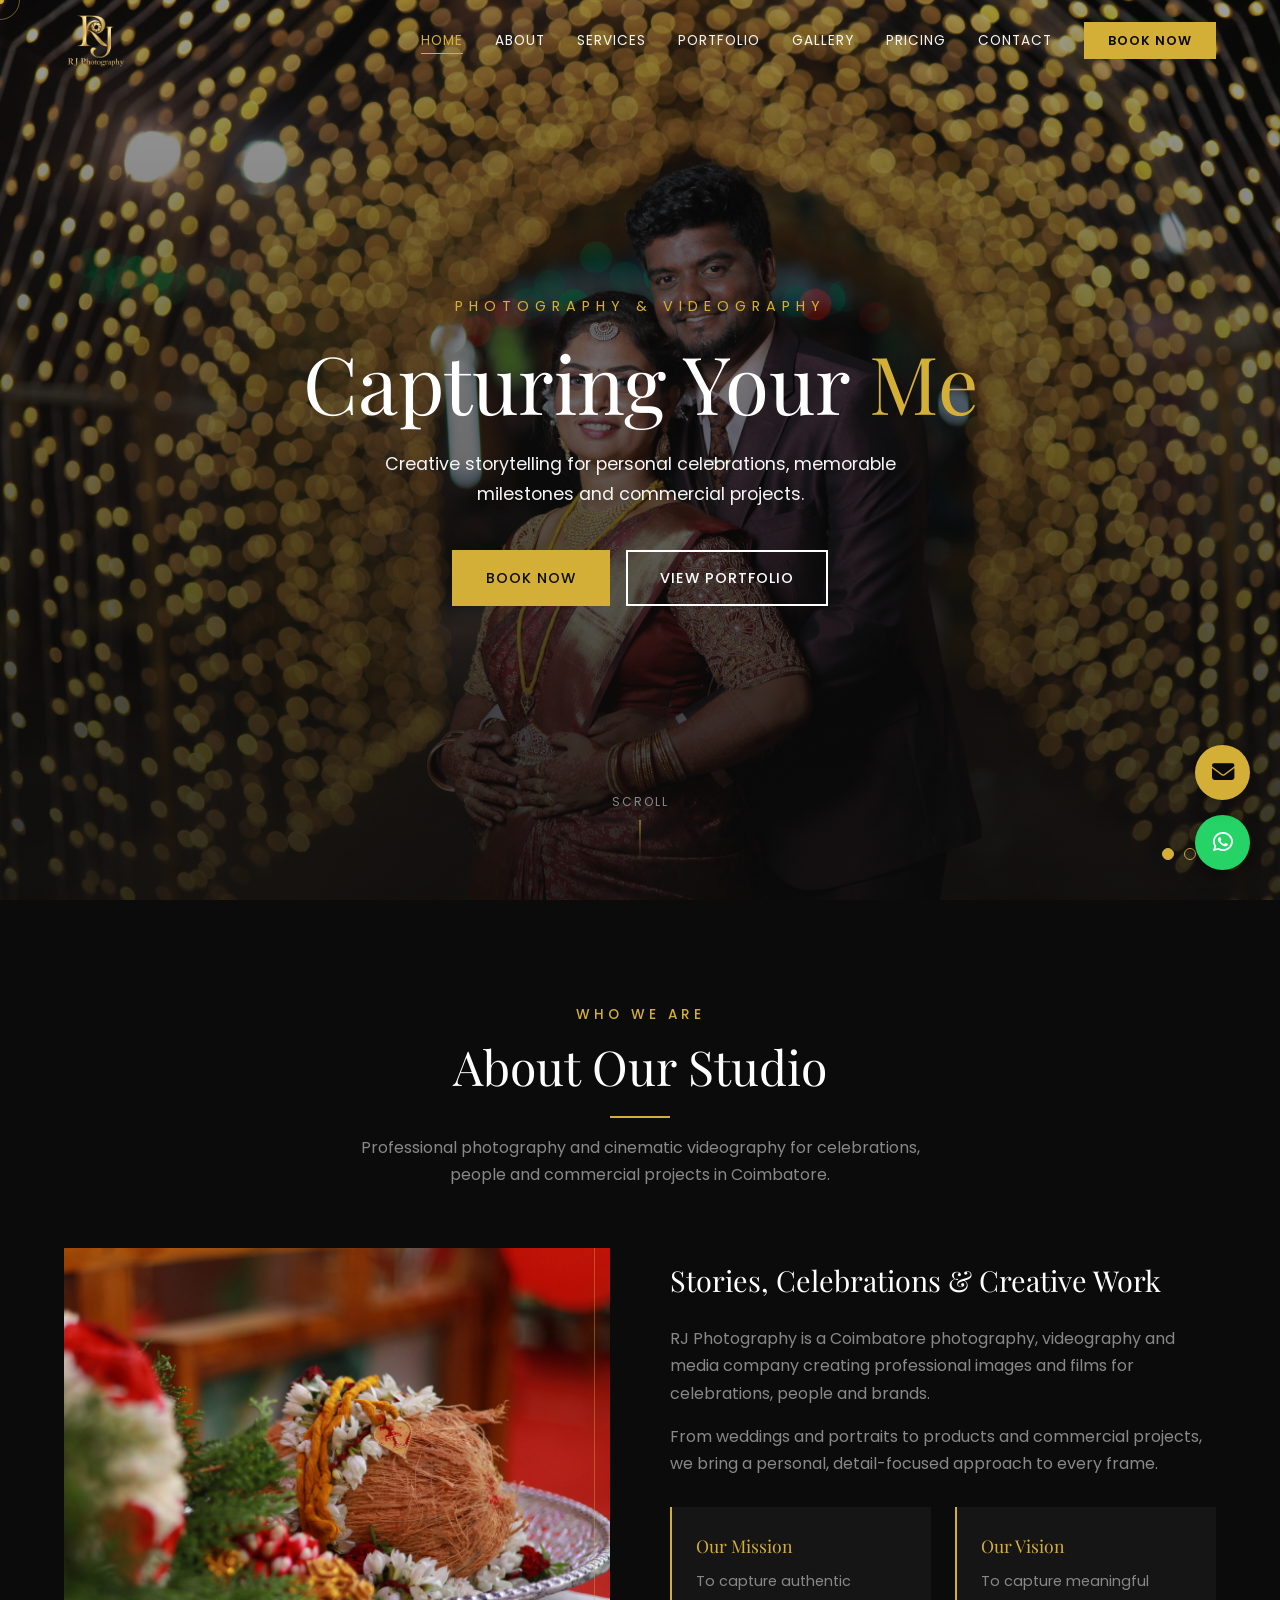
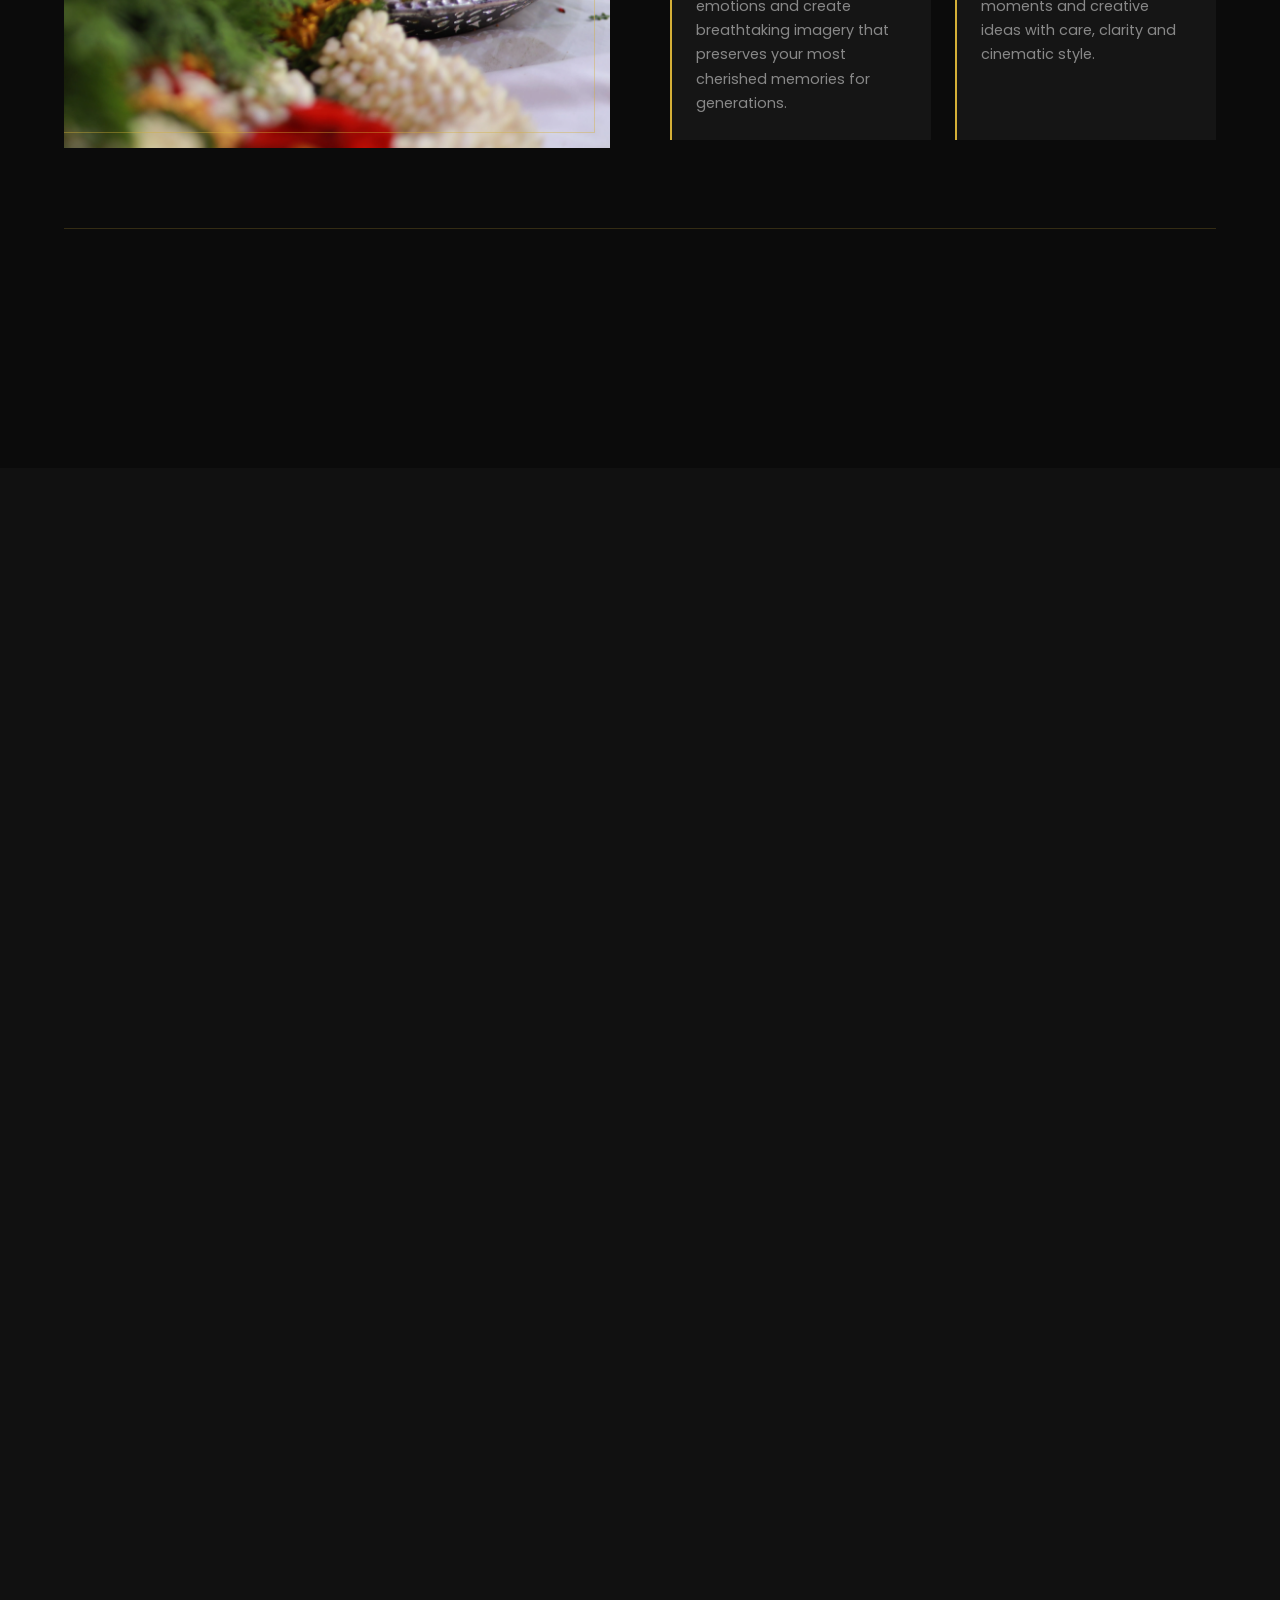
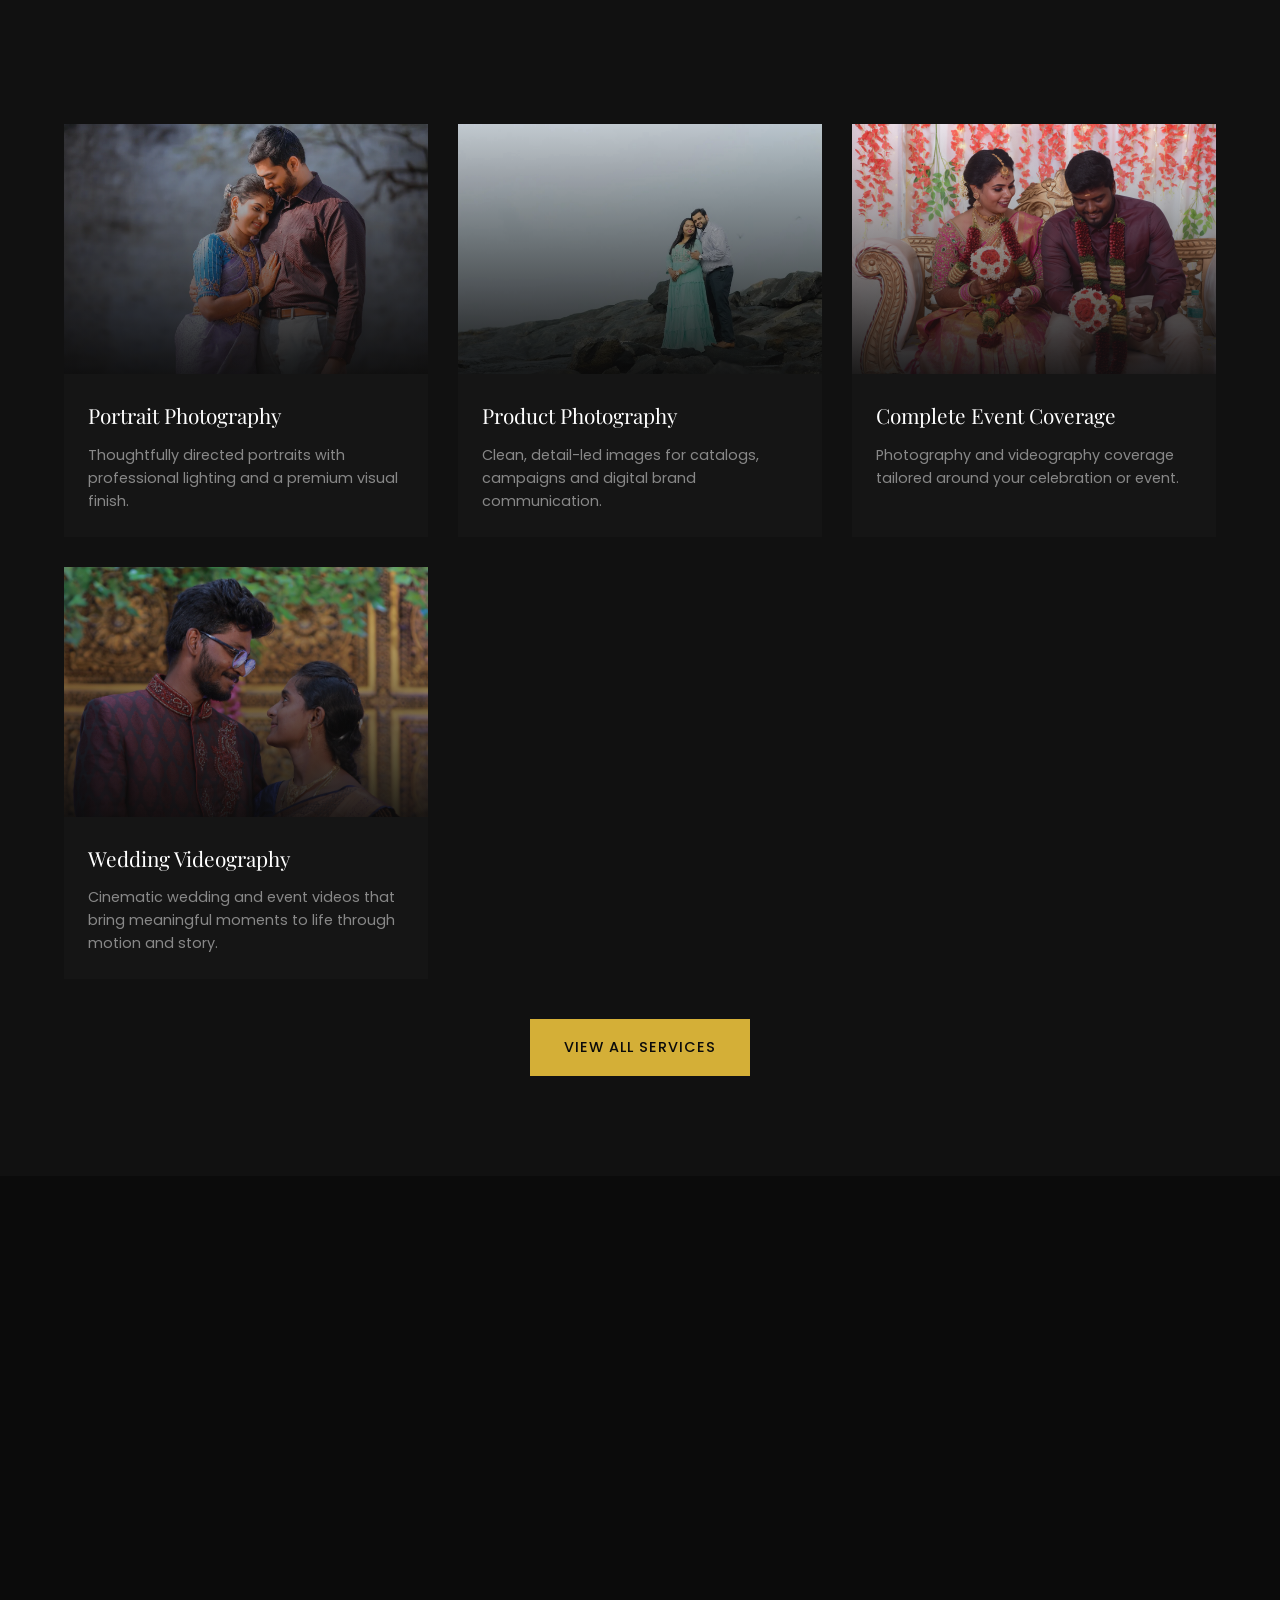
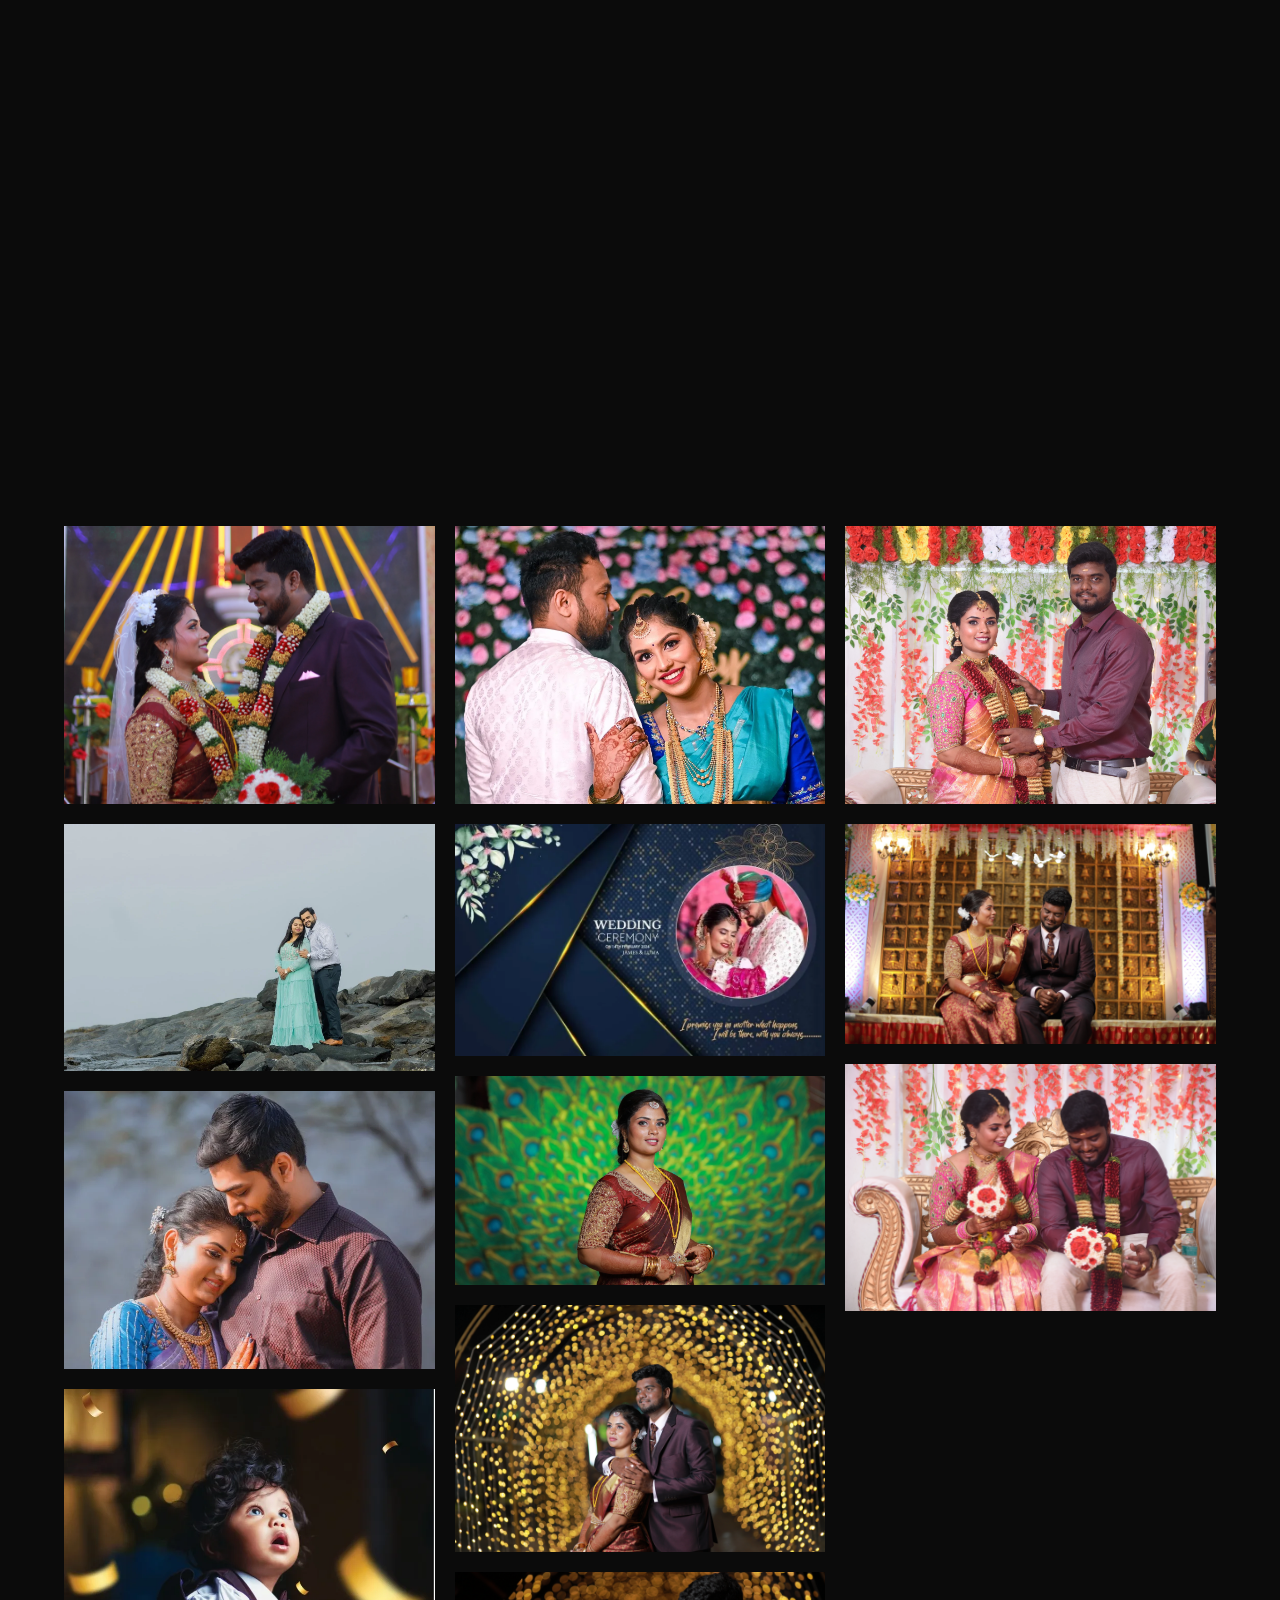
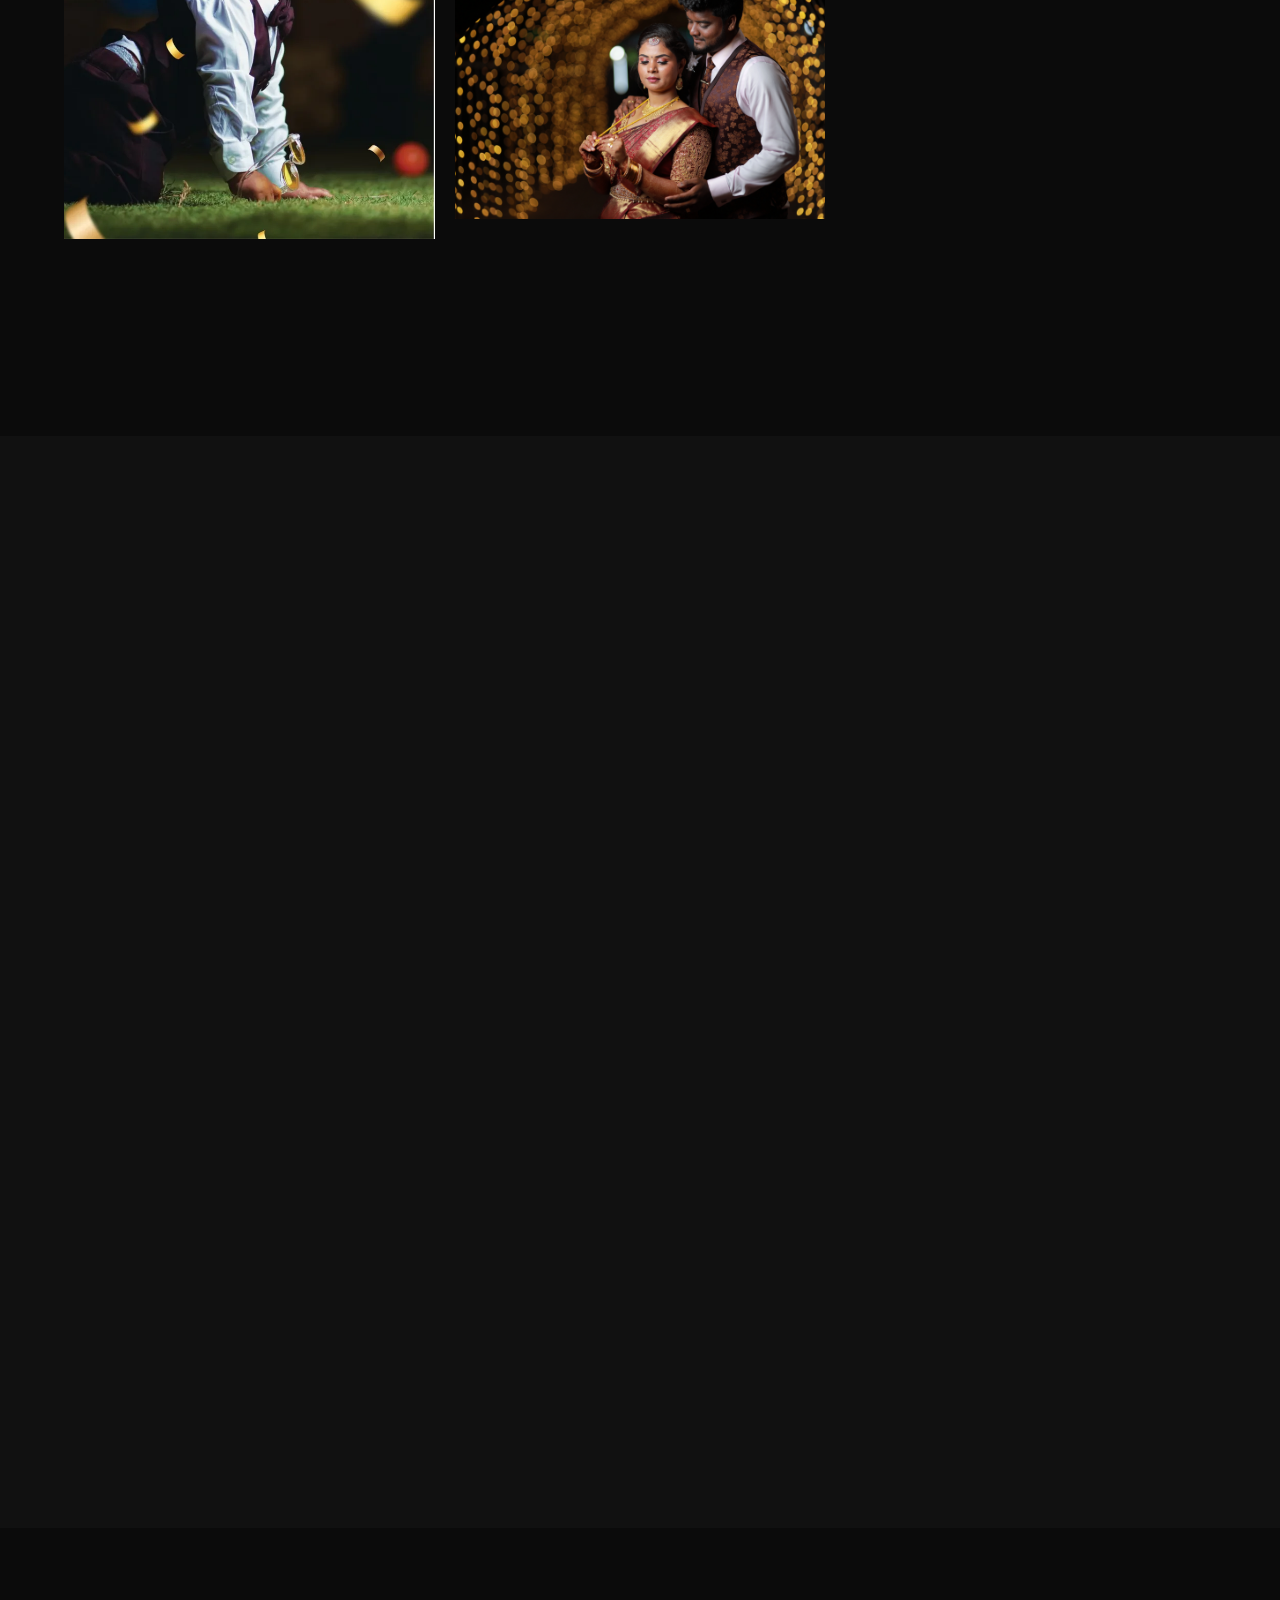
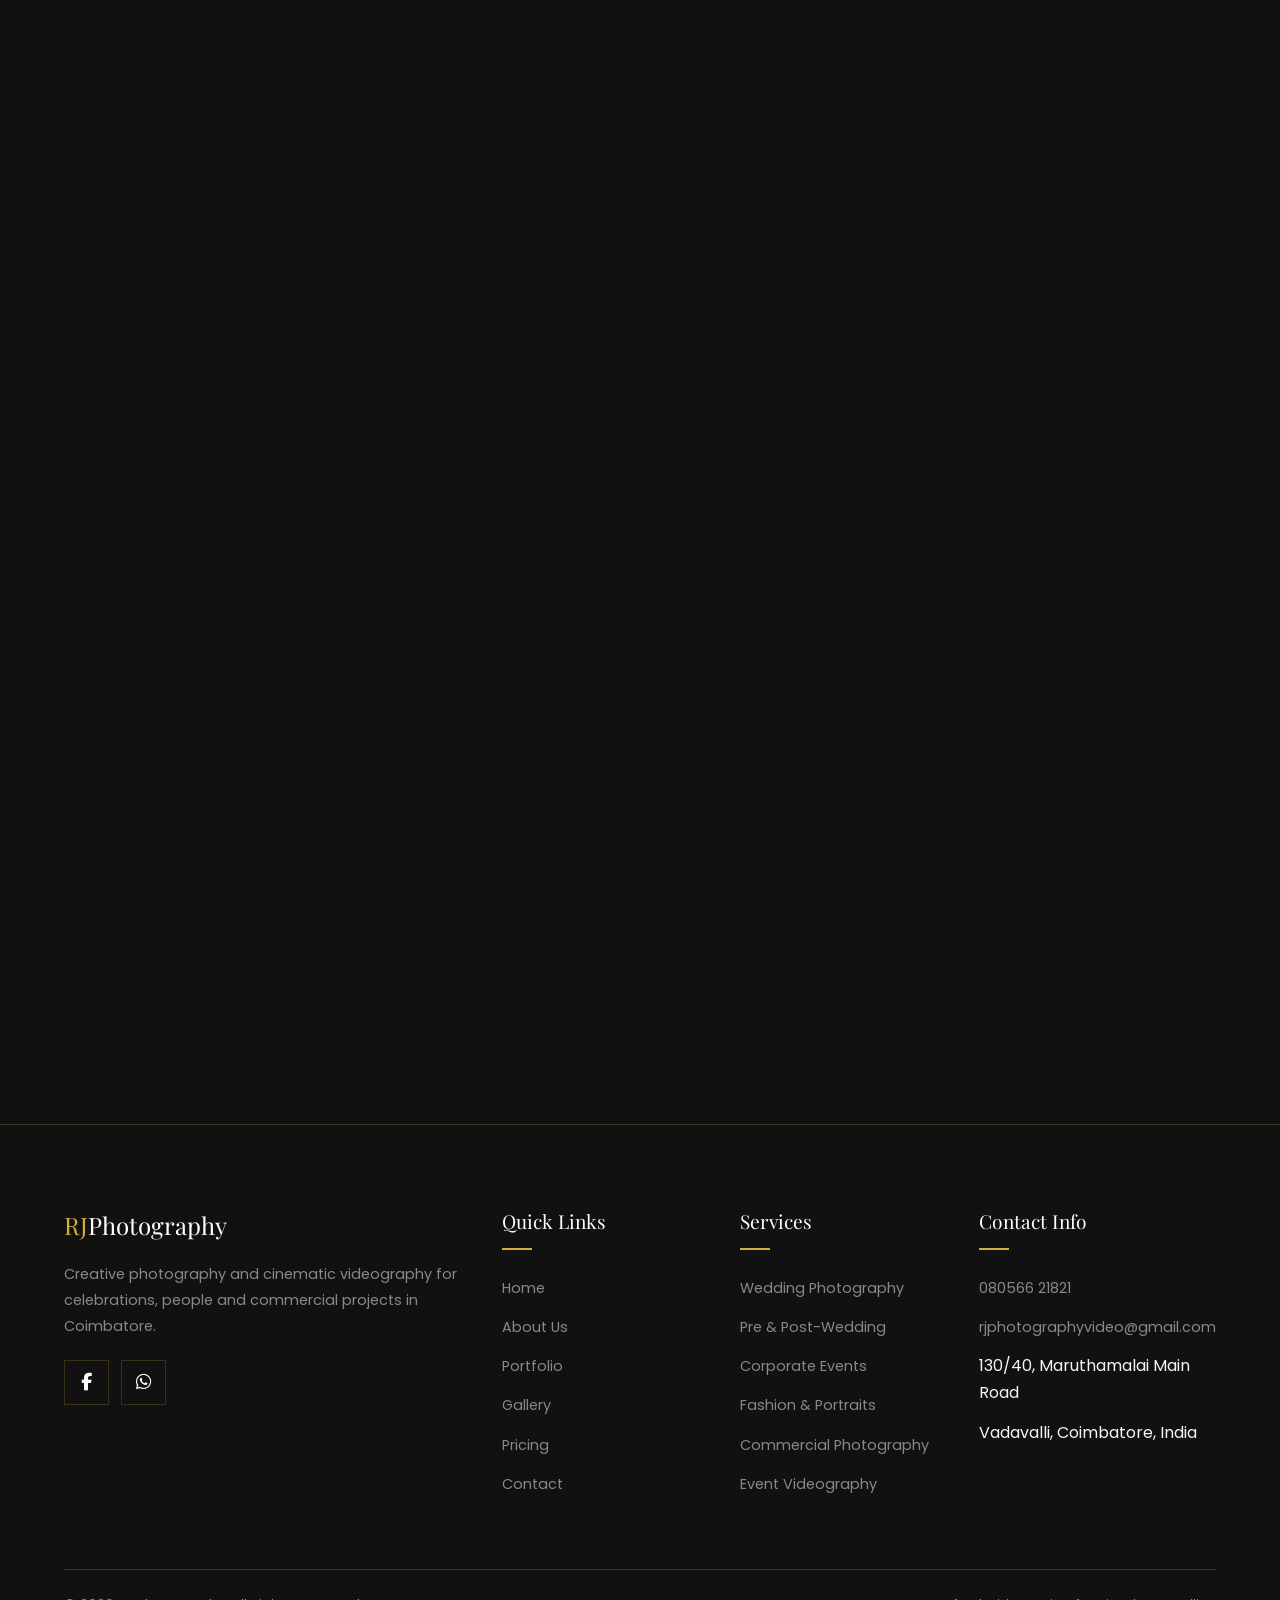
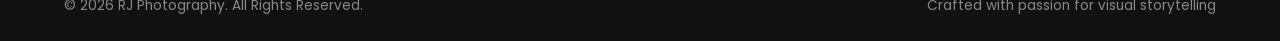
==== commit 671697a9: "logo added" ====
--- a/index.html
+++ b/index.html
@@ -43,7 +43,7 @@
   <nav class="navbar">
     <div class="container">
       <a href="index.html" class="nav-logo">
-        <img src="images/rj/1995b9a4-39a4-4015-9d3f-717112441d3b.jpg" alt="RJ Photography logo">
+        <img src="images/rj/rj-photography-premium-logo.png" alt="RJ Photography logo">
       </a>
       <ul class="nav-menu">
         <li><a href="index.html" class="nav-link">Home</a></li>
--- a/style.css
+++ b/style.css
@@ -344,7 +344,7 @@
 }
 
 .nav-logo img {
-  height: 40px;
+  height: 64px;
   width: auto;
 }
 
@@ -1408,7 +1408,8 @@
   position: relative;
   display: flex;
   align-items: center;
-  justify-content: center;
+  justify-content: flex-start;
+  padding-left: max(24px, calc((100% - var(--container-width)) / 2 + 24px));
   overflow: hidden;
   margin-top: var(--nav-height);
 }
@@ -1475,7 +1476,7 @@
 .page-hero-content {
   position: relative;
   z-index: 1;
-  text-align: center;
+  text-align: left;
 }
 
 .page-hero-content h1 {
@@ -1486,7 +1487,7 @@
 .breadcrumb {
   display: flex;
   align-items: center;
-  justify-content: center;
+  justify-content: flex-start;
   gap: 8px;
   font-size: 0.85rem;
   color: var(--color-muted);
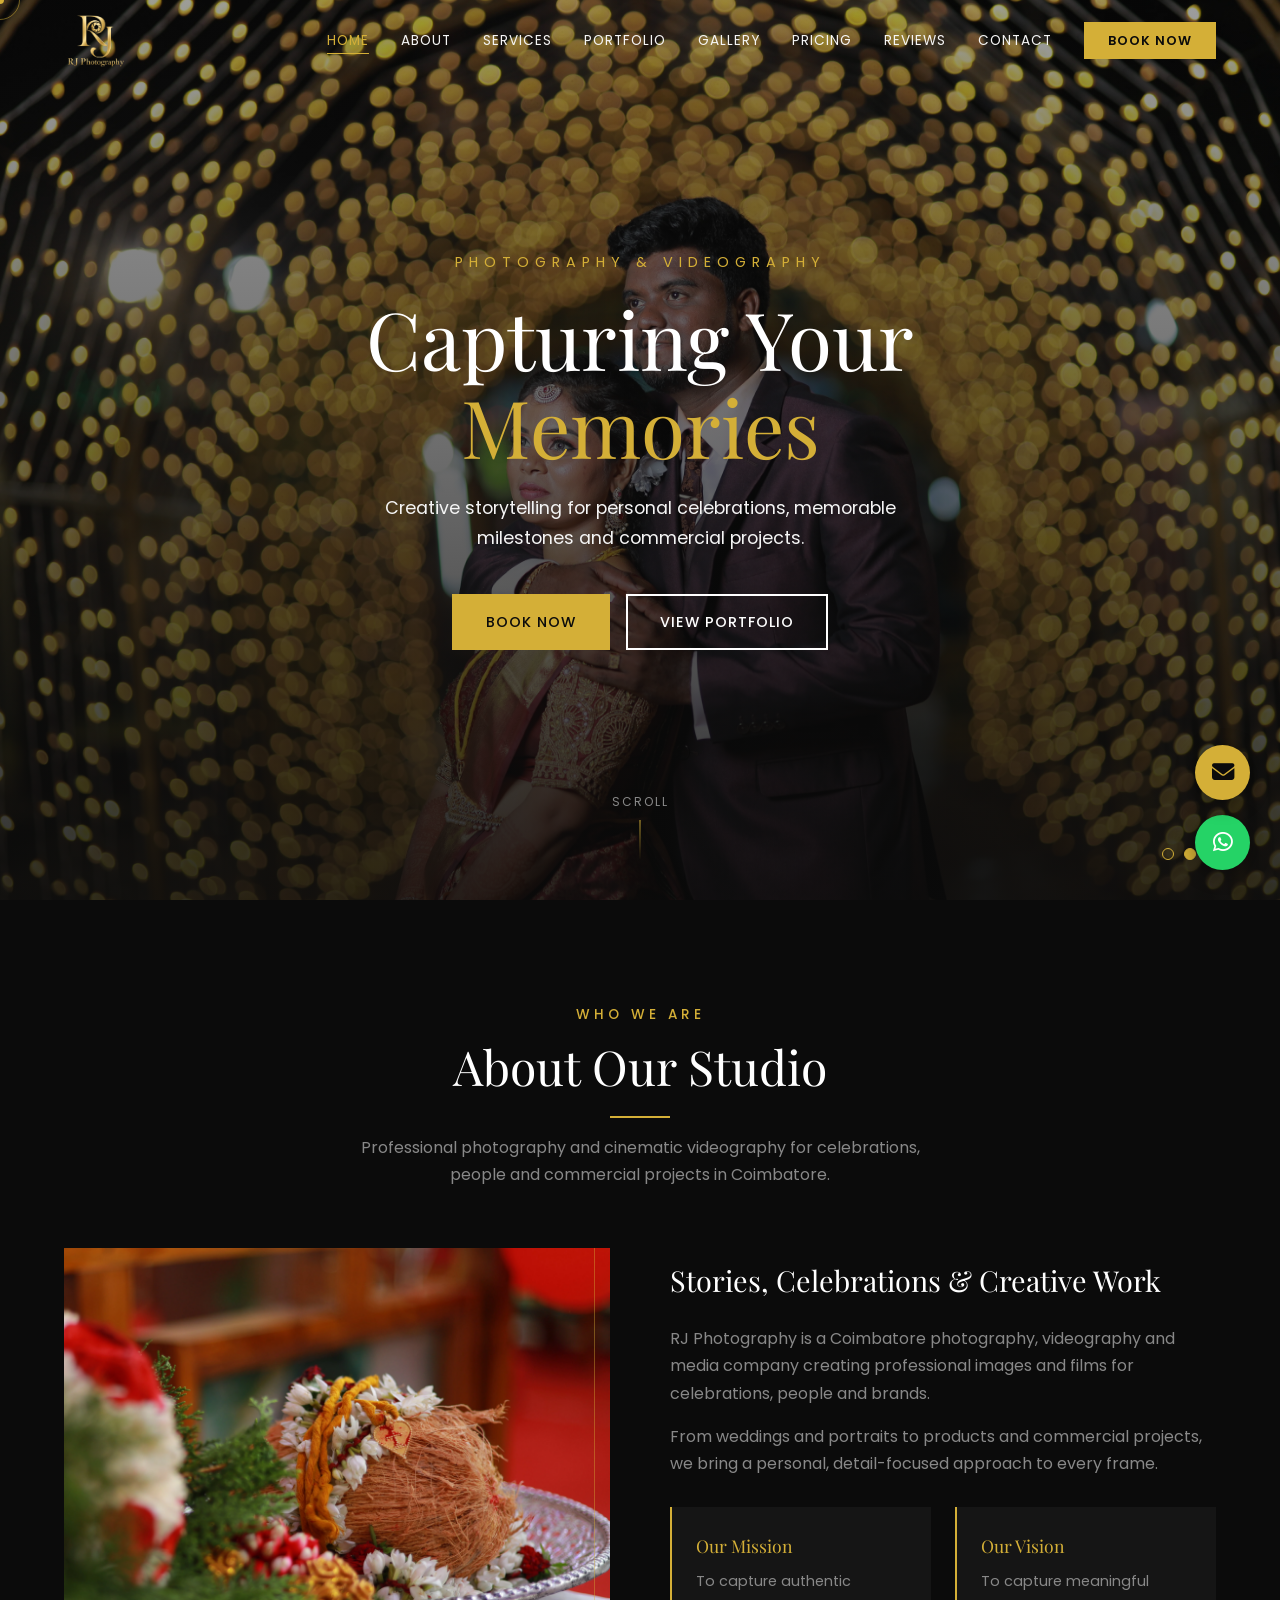
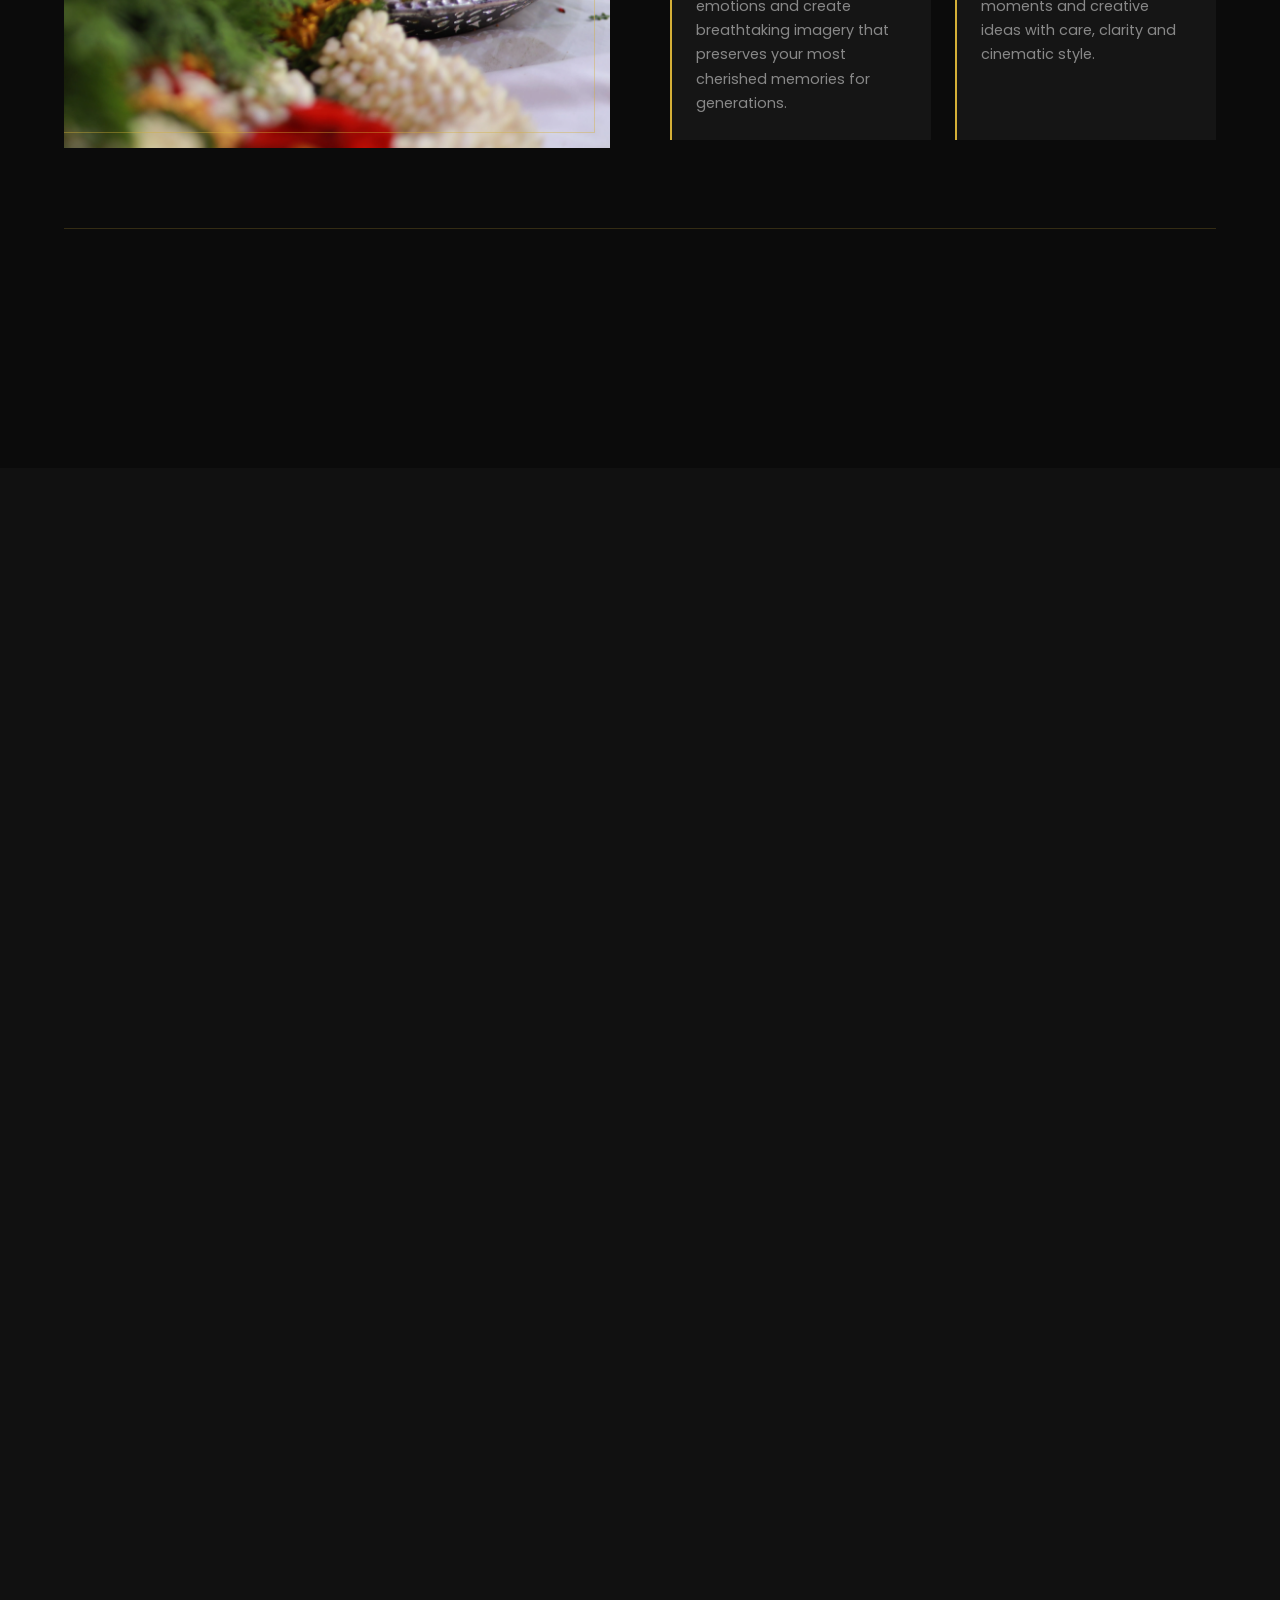
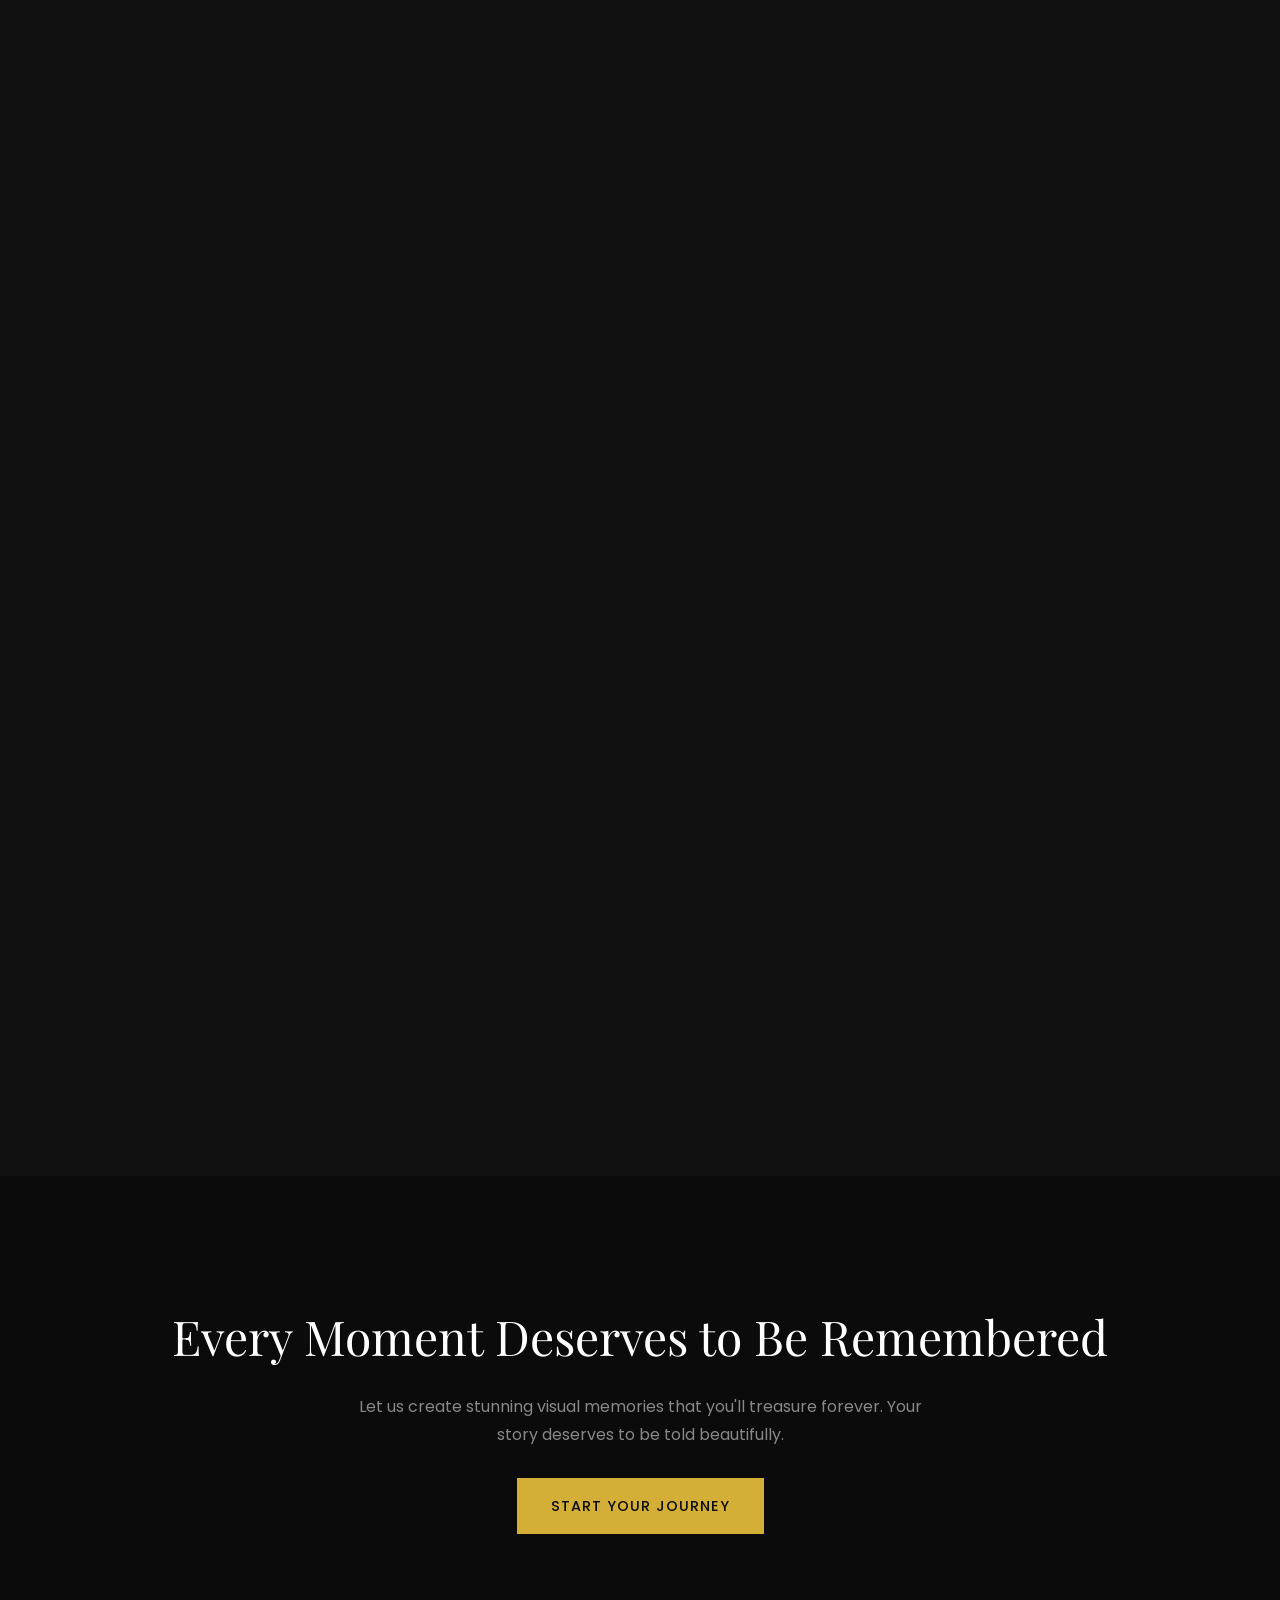
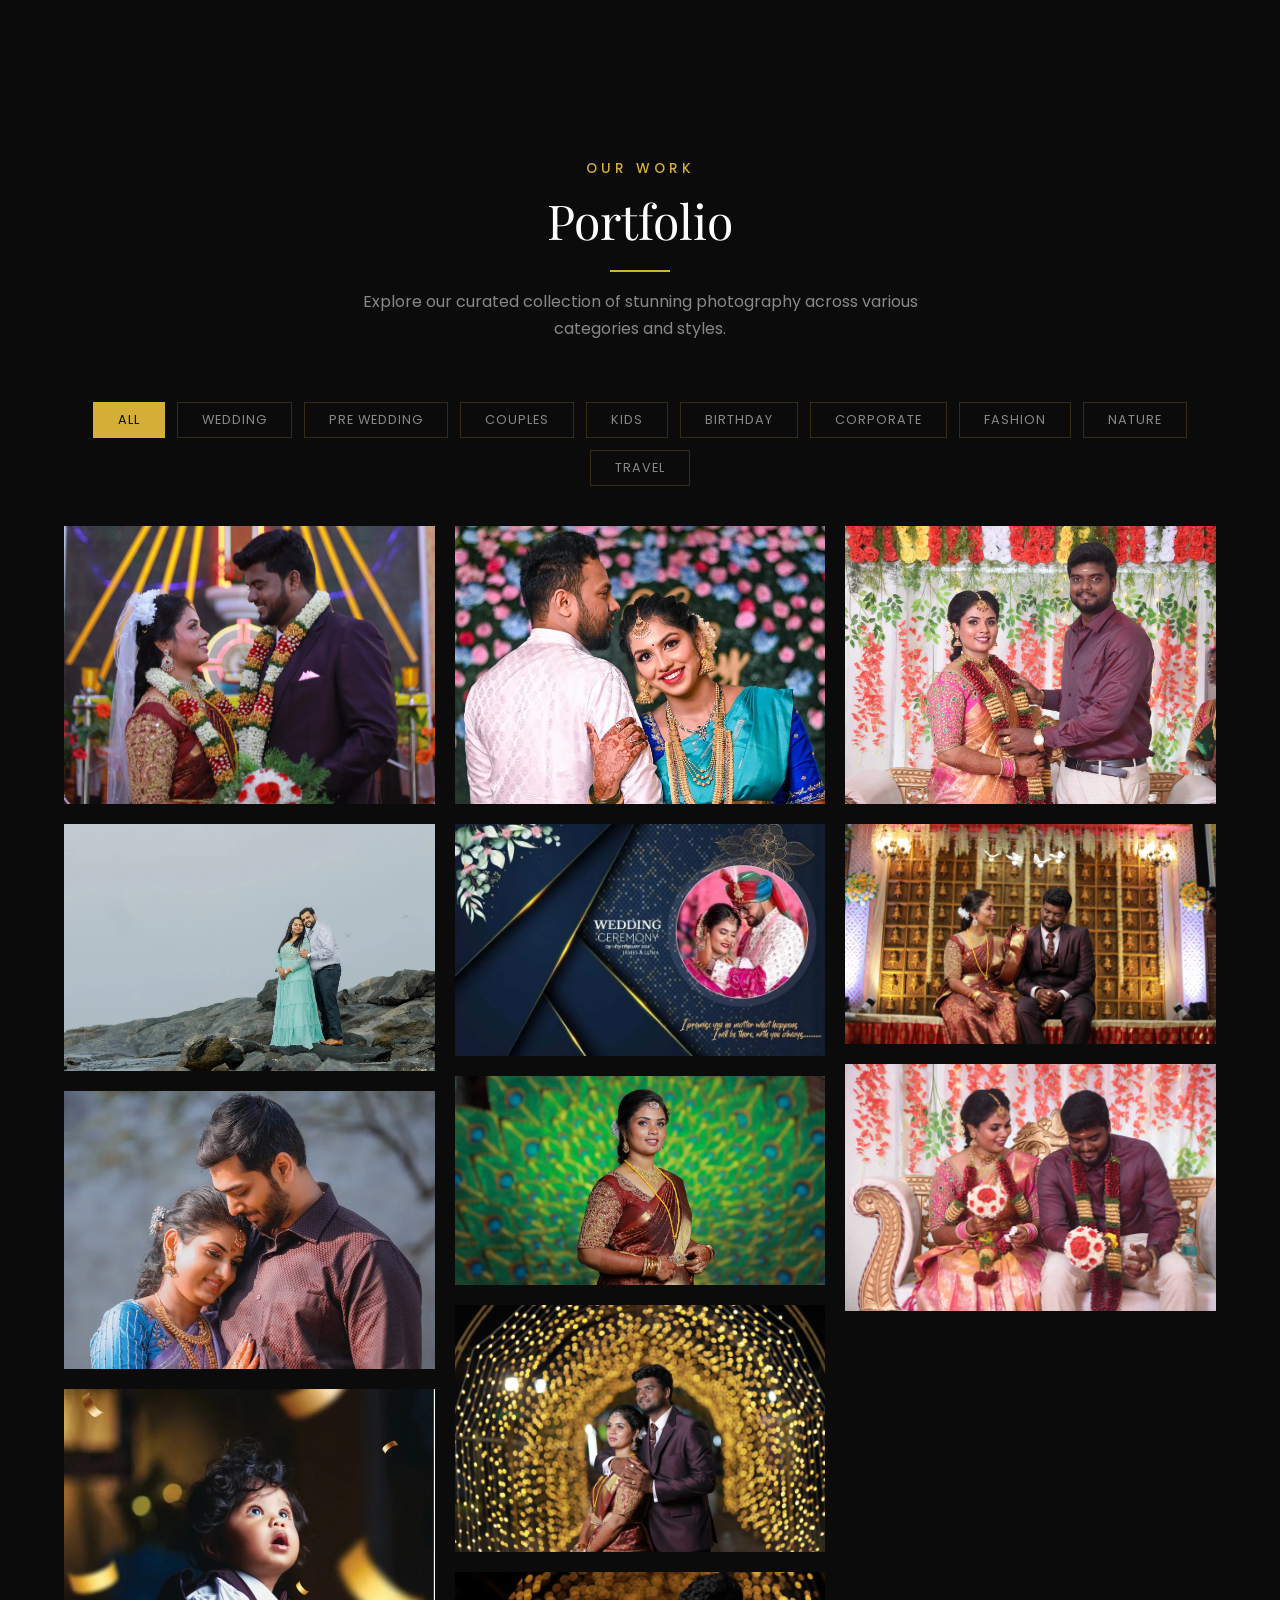
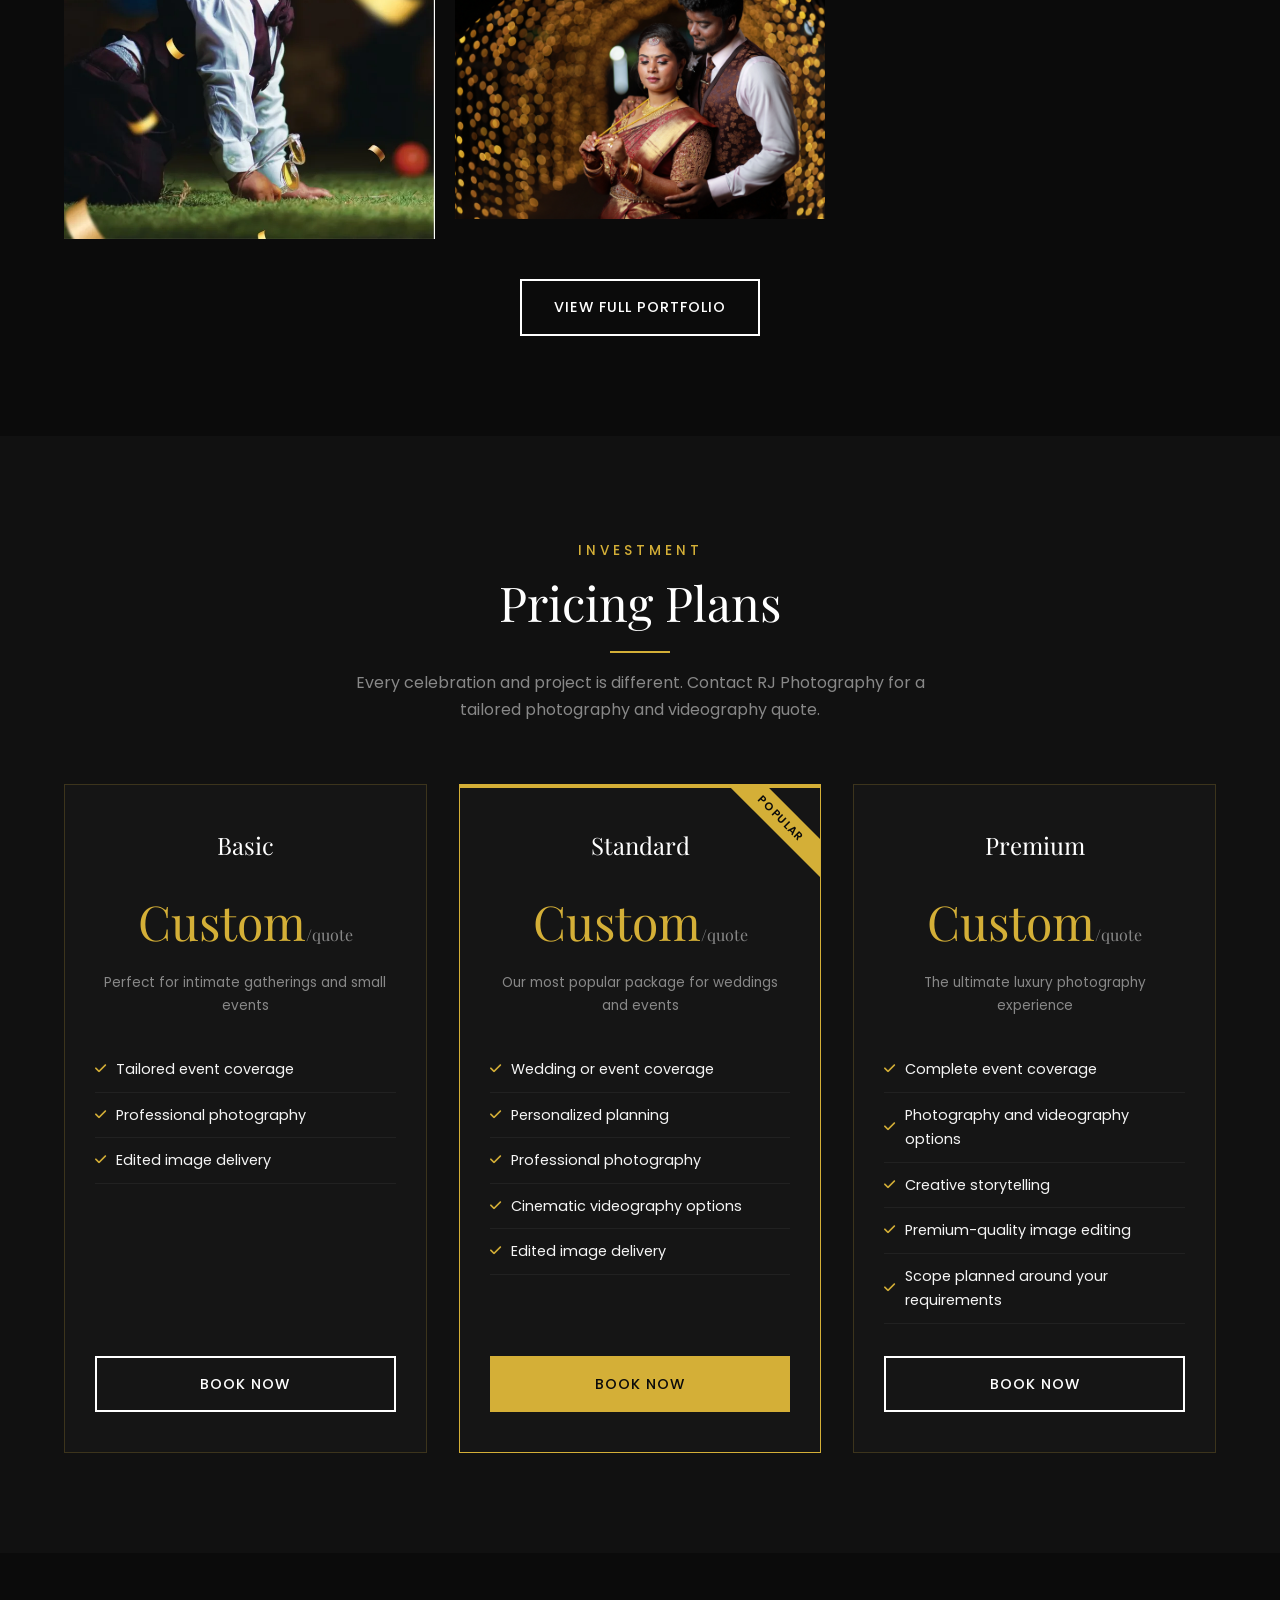
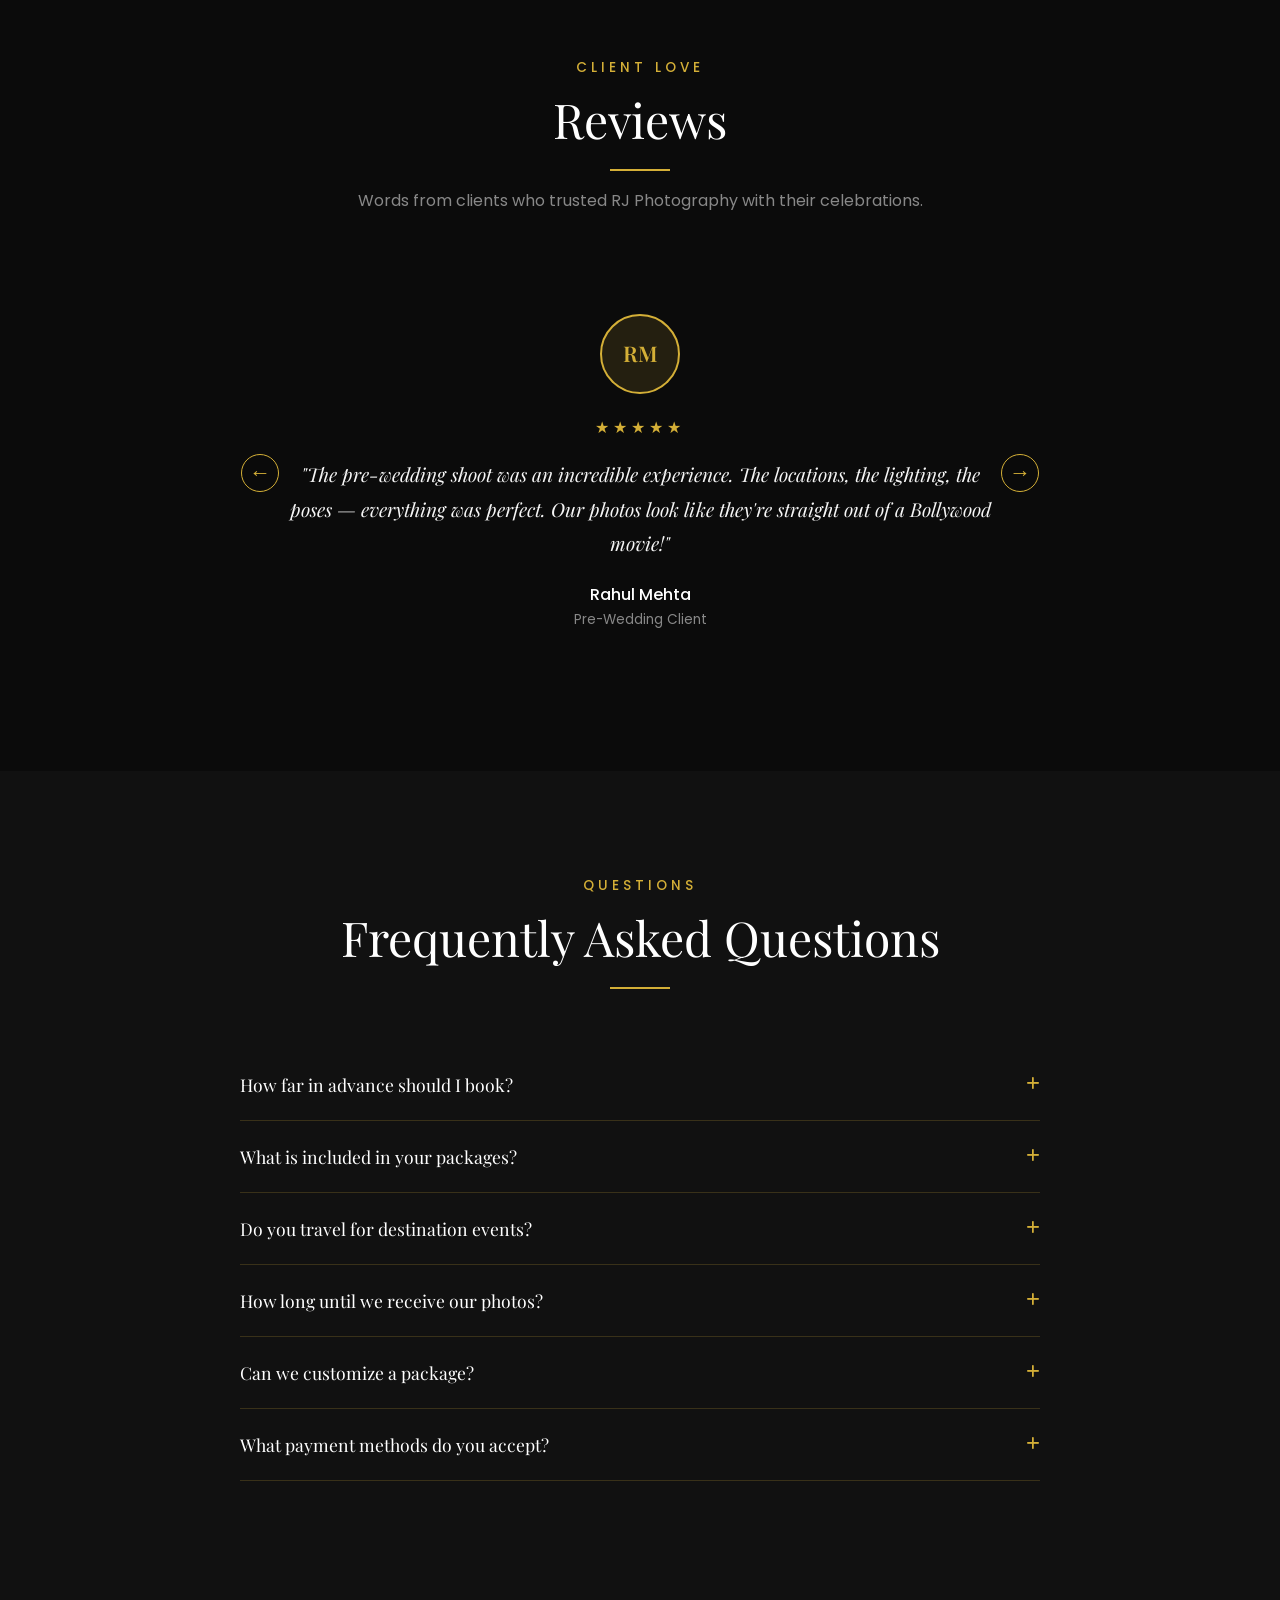
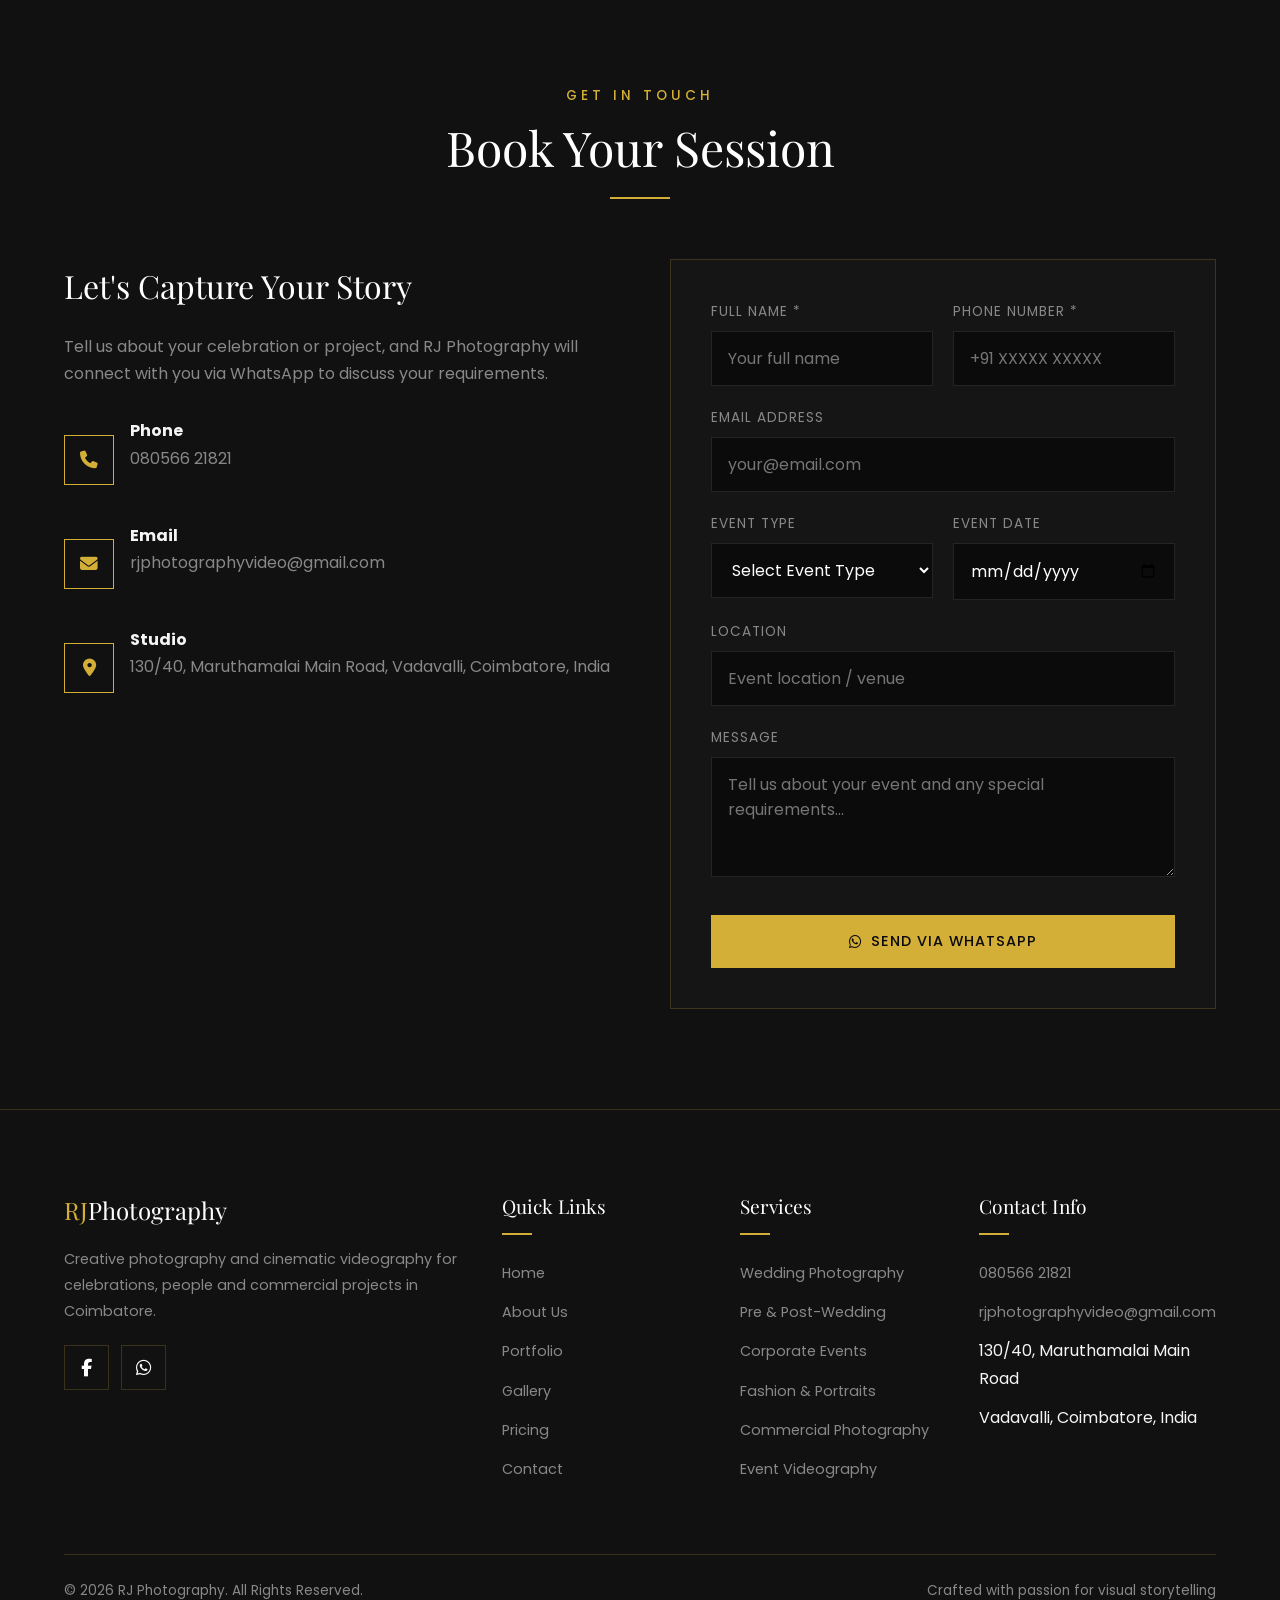
==== commit 23d66b09: "lreview page added" ====
--- a/index.html
+++ b/index.html
@@ -52,6 +52,7 @@
         <li><a href="portfolio.html" class="nav-link">Portfolio</a></li>
         <li><a href="gallery.html" class="nav-link">Gallery</a></li>
         <li><a href="pricing.html" class="nav-link">Pricing</a></li>
+        <li><a href="reviews.html" class="nav-link">Reviews</a></li>
         <li><a href="index.html#testimonials" class="nav-link">Testimonials</a></li>
         <li><a href="contact.html" class="nav-link">Contact</a></li>
         <li><a href="#" class="nav-book-btn" data-open-booking>Book Now</a></li>
@@ -72,6 +73,7 @@
     <a href="portfolio.html" class="nav-link">Portfolio</a>
     <a href="gallery.html" class="nav-link">Gallery</a>
     <a href="pricing.html" class="nav-link">Pricing</a>
+    <a href="reviews.html" class="nav-link">Reviews</a>
     <a href="index.html#testimonials" class="nav-link">Testimonials</a>
     <a href="contact.html" class="nav-link">Contact</a>
     <a href="#" class="nav-book-btn" data-open-booking>Book Now</a>
@@ -486,41 +488,43 @@
     <div class="container">
       <div class="section-header reveal fade-up">
         <span class="section-subtitle">Client Love</span>
-        <h2 class="section-title">Testimonials</h2>
+        <h2 class="section-title">Reviews</h2>
         <div class="section-divider"></div>
         <p class="section-desc">Words from clients who trusted RJ Photography with their celebrations.</p>
       </div>
       <div class="testimonials-slider reveal fade-up">
         <div class="testimonial-track">
           <div class="testimonial-slide">
-            <img src="https://images.unsplash.com/photo-1494790108377-be9c29b29330?w=160&q=80" alt="Priya Sharma" class="testimonial-avatar" loading="lazy">
+            <div class="testimonial-avatar home-initial-avatar" aria-hidden="true">P</div>
             <div class="testimonial-rating">★★★★★</div>
             <p class="testimonial-text">"RJ Photography handled our wedding photos with professionalism and care. We will cherish these memories forever."</p>
             <p class="testimonial-author">Priya Sharma</p>
             <p class="testimonial-role">Wedding Client</p>
           </div>
           <div class="testimonial-slide">
-            <img src="https://images.unsplash.com/photo-1507003211169-0a1dd7228f2d?w=160&q=80" alt="Rahul Mehta" class="testimonial-avatar" loading="lazy">
+            <div class="testimonial-avatar home-initial-avatar" aria-hidden="true">RM</div>
             <div class="testimonial-rating">★★★★★</div>
             <p class="testimonial-text">"The pre-wedding shoot was an incredible experience. The locations, the lighting, the poses — everything was perfect. Our photos look like they're straight out of a Bollywood movie!"</p>
             <p class="testimonial-author">Rahul Mehta</p>
             <p class="testimonial-role">Pre-Wedding Client</p>
           </div>
           <div class="testimonial-slide">
-            <img src="https://images.unsplash.com/photo-1438761681033-6461ffad8d80?w=160&q=80" alt="Ananya Reddy" class="testimonial-avatar" loading="lazy">
+            <div class="testimonial-avatar home-initial-avatar" aria-hidden="true">AR</div>
             <div class="testimonial-rating">★★★★★</div>
             <p class="testimonial-text">"Our wedding photos are absolutely stunning. Every special moment was captured beautifully."</p>
             <p class="testimonial-author">Ananya Reddy</p>
             <p class="testimonial-role">Corporate Client</p>
           </div>
           <div class="testimonial-slide">
-            <img src="https://images.unsplash.com/photo-1472099645785-5658abf4ff4e?w=160&q=80" alt="Vikram Singh" class="testimonial-avatar" loading="lazy">
+            <div class="testimonial-avatar home-initial-avatar" aria-hidden="true">VS</div>
             <div class="testimonial-rating">★★★★★</div>
             <p class="testimonial-text">"Our pre-wedding shoot was a wonderful experience, and the photographs captured our excitement beautifully."</p>
             <p class="testimonial-author">Vikram Singh</p>
             <p class="testimonial-role">Baby Shoot Client</p>
           </div>
         </div>
+        <button type="button" class="testimonial-nav testimonial-prev" aria-label="Previous review">&larr;</button>
+        <button type="button" class="testimonial-nav testimonial-next" aria-label="Next review">&rarr;</button>
         <div class="testimonial-dots">
           <button class="testimonial-dot active" aria-label="Testimonial 1"></button>
           <button class="testimonial-dot" aria-label="Testimonial 2"></button>
@@ -807,5 +811,6 @@
 
   <!-- Main JavaScript -->
   <script src="script.js"></script>
+  <script type="module" src="reviews.js"></script>
 </body>
 </html>
--- a/style.css
+++ b/style.css
@@ -1192,6 +1192,7 @@
 
 .testimonial-slide {
   min-width: 100%;
+  min-height: 0;
   padding: 40px;
   text-align: center;
 }
@@ -1205,6 +1206,18 @@
   border: 2px solid var(--color-primary);
 }
 
+.home-initial-avatar {
+  display: flex;
+  align-items: center;
+  justify-content: center;
+  background: rgba(212, 175, 55, 0.12);
+  color: var(--color-primary);
+  font-family: var(--font-heading);
+  font-size: 1.35rem;
+  font-weight: 600;
+  line-height: 1;
+}
+
 .testimonial-rating {
   color: var(--color-primary);
   font-size: 1rem;
@@ -1213,12 +1226,38 @@
 }
 
 .testimonial-text {
+  width: 100%;
+  max-width: 100%;
   font-family: var(--font-heading);
   font-size: 1.2rem;
   font-style: italic;
   color: var(--color-accent);
   line-height: 1.8;
   margin-bottom: 20px;
+  white-space: normal;
+  overflow-wrap: break-word;
+  word-break: normal;
+  hyphens: none;
+}
+
+.home-review-preview {
+  display: -webkit-box;
+  -webkit-box-orient: vertical;
+  -webkit-line-clamp: 3;
+  overflow: hidden;
+  margin-bottom: 10px;
+}
+
+.home-review-read-more {
+  display: inline-block;
+  margin-bottom: 16px;
+  color: var(--color-primary);
+  font-size: 0.85rem;
+  font-weight: 500;
+}
+
+.home-review-read-more:hover {
+  color: var(--color-primary-light);
 }
 
 .testimonial-author {
@@ -1251,6 +1290,295 @@
 
 .testimonial-dot.active {
   background: var(--color-primary);
+}
+
+/* Home review slider uses compact arrows instead of one dot per Firestore review. */
+#testimonials .testimonial-dots {
+  display: none;
+}
+
+.testimonial-nav {
+  position: absolute;
+  top: 50%;
+  z-index: 2;
+  width: 38px;
+  height: 38px;
+  display: flex;
+  align-items: center;
+  justify-content: center;
+  transform: translateY(-50%);
+  border: 1px solid var(--color-primary);
+  border-radius: 50%;
+  background: rgba(11, 11, 11, 0.88);
+  color: var(--color-primary);
+  font-size: 1.35rem;
+  line-height: 1;
+  transition: var(--transition-fast);
+}
+
+.testimonial-nav:hover {
+  background: var(--color-primary);
+  color: var(--bg-primary);
+}
+
+.testimonial-prev {
+  left: 1px;
+}
+
+.testimonial-next {
+  right: 1px;
+}
+
+/* ---------- Reviews ---------- */
+.reviews-list,
+.home-firestore-reviews {
+  max-width: 800px;
+  margin: 0 auto;
+}
+
+.reviews-list {
+  display: grid;
+  gap: 24px;
+}
+
+@media (min-width: 1024px) {
+  #reviews .container {
+    max-width: min(90vw, 1700px);
+  }
+
+  #reviews .reviews-list,
+  #reviews .reviews-filters {
+    width: 100%;
+    max-width: none;
+  }
+}
+
+.reviews-filters {
+  max-width: 800px;
+  margin: 0 auto 36px;
+  padding: 20px;
+  display: grid;
+  grid-template-columns: minmax(0, 1.6fr) minmax(150px, 1fr) minmax(140px, 0.9fr) auto;
+  gap: 16px;
+  align-items: end;
+  border: 1px solid var(--color-border);
+  background: var(--bg-card);
+}
+
+.reviews-filter-search,
+.reviews-filter-field {
+  min-width: 0;
+}
+
+.reviews-filters label {
+  display: block;
+  margin-bottom: 8px;
+  color: var(--color-muted);
+  font-size: 0.75rem;
+  letter-spacing: 1px;
+  text-transform: uppercase;
+}
+
+.reviews-filters input,
+.reviews-filters select {
+  width: 100%;
+  padding: 12px 14px;
+  border: 1px solid rgba(255, 255, 255, 0.1);
+  outline: none;
+  background: var(--bg-primary);
+  color: var(--color-white);
+}
+
+.reviews-filters input:focus,
+.reviews-filters select:focus {
+  border-color: var(--color-primary);
+  box-shadow: 0 0 0 2px rgba(212, 175, 55, 0.1);
+}
+
+.reviews-search-input {
+  position: relative;
+}
+
+.reviews-search-input i {
+  position: absolute;
+  top: 50%;
+  left: 14px;
+  transform: translateY(-50%);
+  color: var(--color-primary);
+  font-size: 0.8rem;
+  pointer-events: none;
+}
+
+.reviews-search-input input {
+  padding-left: 36px;
+}
+
+.reviews-clear {
+  min-height: 43px;
+  padding: 0 12px;
+  color: var(--color-primary);
+  font-size: 0.8rem;
+  letter-spacing: 0.5px;
+  white-space: nowrap;
+}
+
+.reviews-clear:hover {
+  color: var(--color-primary-light);
+}
+
+.reviews-list .testimonial-slide,
+.home-firestore-reviews .testimonial-slide {
+  min-width: 0;
+  border: 1px solid var(--color-border);
+  background: var(--bg-card);
+}
+
+.reviews-list .review-card {
+  min-height: 0;
+  padding: 26px 30px;
+  text-align: left;
+}
+
+.home-firestore-reviews {
+  margin-top: 30px;
+}
+
+.home-firestore-reviews:empty {
+  display: none;
+}
+
+.review-avatar {
+  display: flex;
+  align-items: center;
+  justify-content: center;
+  background: rgba(212, 175, 55, 0.12);
+  color: var(--color-primary);
+  font-family: var(--font-heading);
+  font-size: 1.35rem;
+}
+
+.review-card .testimonial-author,
+.home-review-card .testimonial-author {
+  margin-bottom: 4px;
+}
+
+.review-card .testimonial-author {
+  text-align: left;
+}
+
+.review-card .testimonial-role,
+.home-review-card .testimonial-role {
+  margin: 0;
+}
+
+.review-event,
+.review-place {
+  display: flex;
+  align-items: flex-start;
+  justify-content: center;
+  gap: 8px;
+  width: 100%;
+  overflow-wrap: break-word;
+  word-break: normal;
+}
+
+.review-card .review-event,
+.review-card .review-place {
+  justify-content: flex-start;
+  text-align: left;
+}
+
+.review-event i,
+.review-place i {
+  flex: 0 0 auto;
+  margin-top: 4px;
+  color: var(--color-primary);
+  font-size: 0.78rem;
+}
+
+.review-event span,
+.review-place span {
+  min-width: 0;
+}
+
+.review-place {
+  margin-bottom: 8px !important;
+}
+
+.review-card .testimonial-rating,
+.home-review-card .testimonial-rating {
+  margin-bottom: 16px;
+}
+
+.review-card .testimonial-rating {
+  margin: 12px 0;
+  text-align: left;
+}
+
+.reviews-list .review-card > .testimonial-text {
+  display: block;
+  width: 100%;
+  max-width: none;
+  min-width: 0;
+  box-sizing: border-box;
+  margin-block: 0;
+  margin-inline: 0 !important;
+  padding-block: 0;
+  padding-inline: 0 !important;
+  text-indent: 0 !important;
+  text-align: left;
+  white-space: normal;
+  overflow-wrap: anywhere;
+  word-break: normal;
+}
+
+.reviews-state,
+.review-status {
+  text-align: center;
+  color: var(--color-muted);
+}
+
+.reviews-state {
+  padding: 40px;
+  border: 1px solid var(--color-border);
+  background: var(--bg-card);
+}
+
+.review-form {
+  max-width: 800px;
+  margin: 0 auto;
+}
+
+.review-star-picker {
+  display: flex;
+  gap: 8px;
+}
+
+.review-star-picker button {
+  color: var(--color-muted);
+  font-size: 1.75rem;
+  line-height: 1;
+  transition: var(--transition-fast);
+}
+
+.review-star-picker button:hover,
+.review-star-picker button.selected {
+  color: var(--color-primary);
+  transform: translateY(-2px);
+}
+
+.review-status {
+  min-height: 24px;
+  margin: 4px 0 10px;
+}
+
+.reviews-error {
+  color: #e27b7b;
+}
+
+.form-submit:disabled {
+  opacity: 0.7;
+  cursor: not-allowed;
 }
 
 /* ---------- FAQ Section ---------- */
@@ -1986,6 +2314,34 @@
     grid-template-columns: 1fr;
   }
 
+  .reviews-filters {
+    grid-template-columns: 1fr;
+    gap: 14px;
+  }
+
+  .reviews-clear {
+    width: fit-content;
+    padding-left: 0;
+  }
+
+  .reviews-list .review-card {
+    padding: 22px;
+  }
+
+  .testimonial-nav {
+    width: 34px;
+    height: 34px;
+    font-size: 1.15rem;
+  }
+
+  .testimonial-prev {
+    left: 6px;
+  }
+
+  .testimonial-next {
+    right: 6px;
+  }
+
   .hero-dots {
     right: 50%;
     transform: translateX(50%);
@@ -2041,6 +2397,30 @@
   }
 }
 
+/* Shared package-card layout: Pricing page reference used by Home and Pricing. */
+.pricing-grid {
+  display: flex;
+  flex-wrap: wrap;
+  gap: 2rem;
+  align-items: stretch;
+}
+
+.pricing-card {
+  display: flex;
+  flex-direction: column;
+  flex: 1;
+  min-width: 280px;
+}
+
+.pricing-features {
+  flex-grow: 1;
+  margin-bottom: 2rem;
+}
+
+.pricing-card .btn {
+  margin-top: auto;
+}
+
 @media (orientation: landscape) and (max-height: 500px) {
   .hero {
     min-height: 100vh;
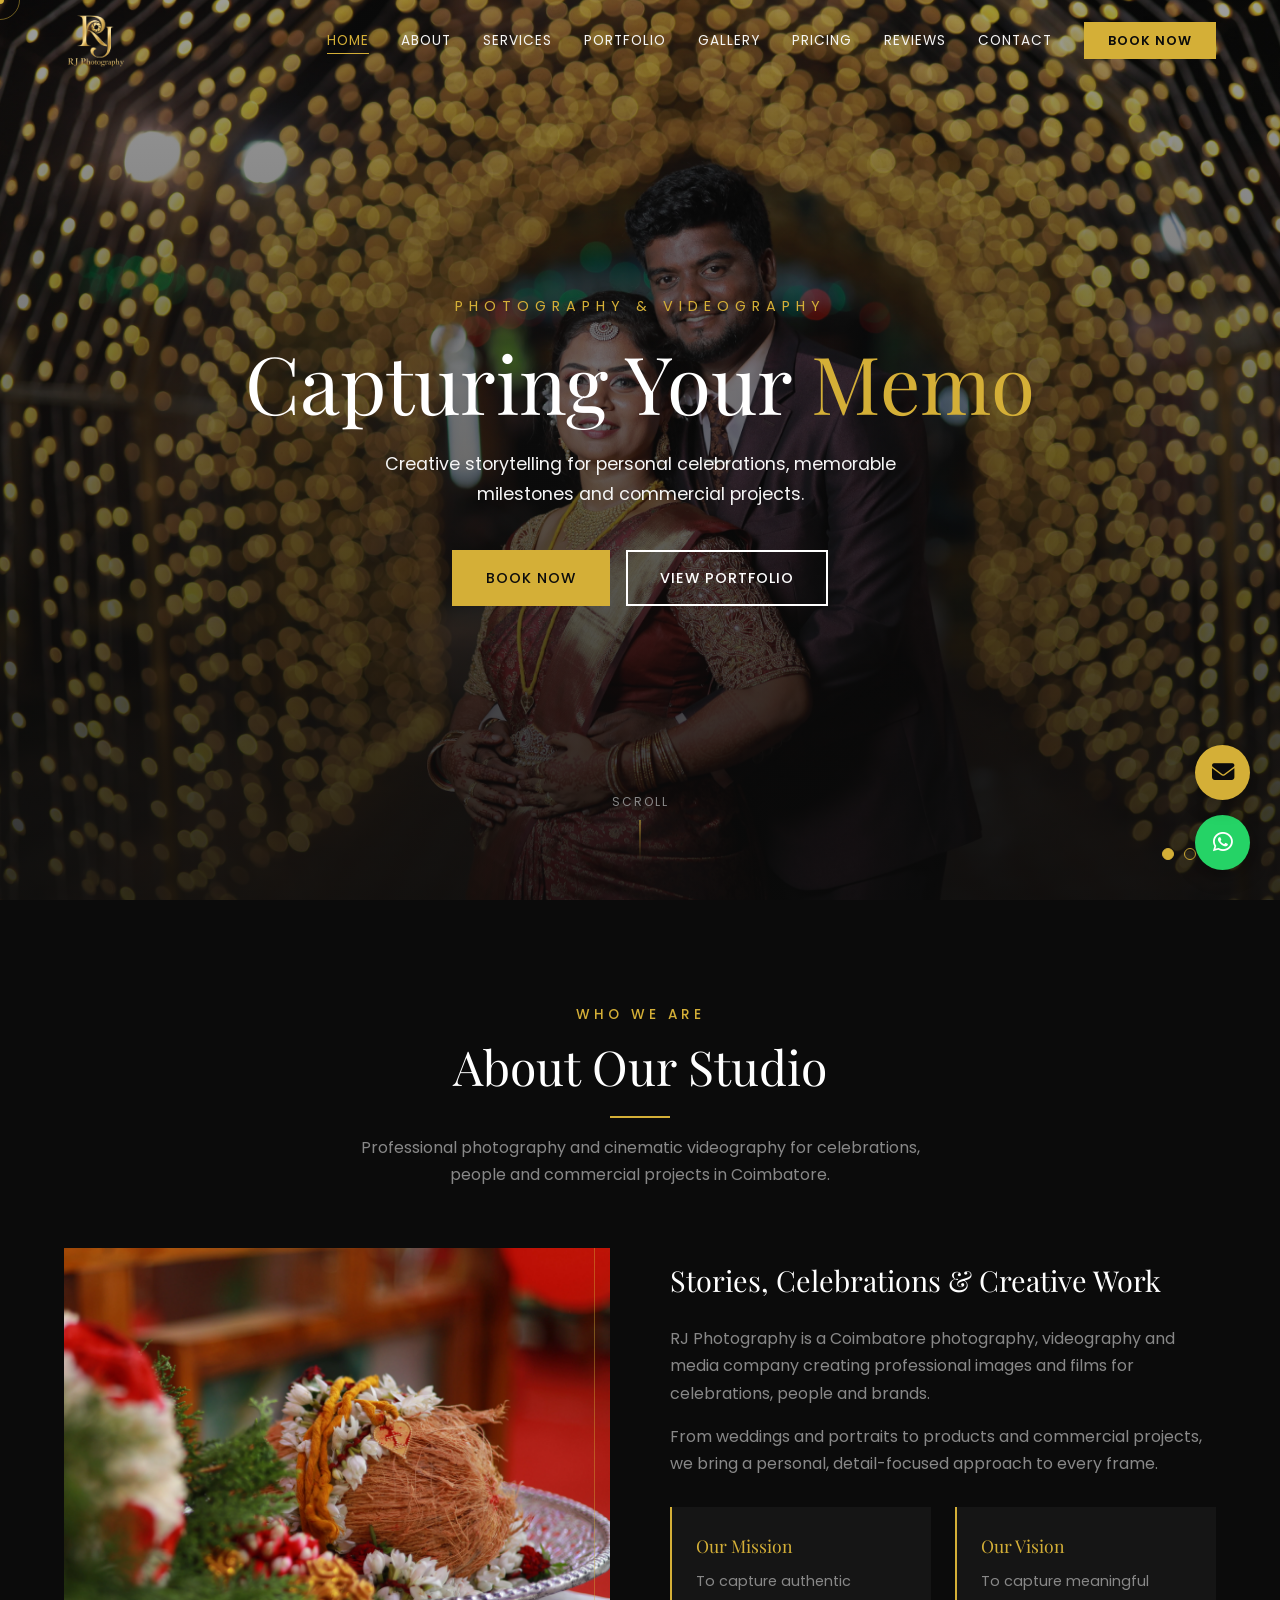
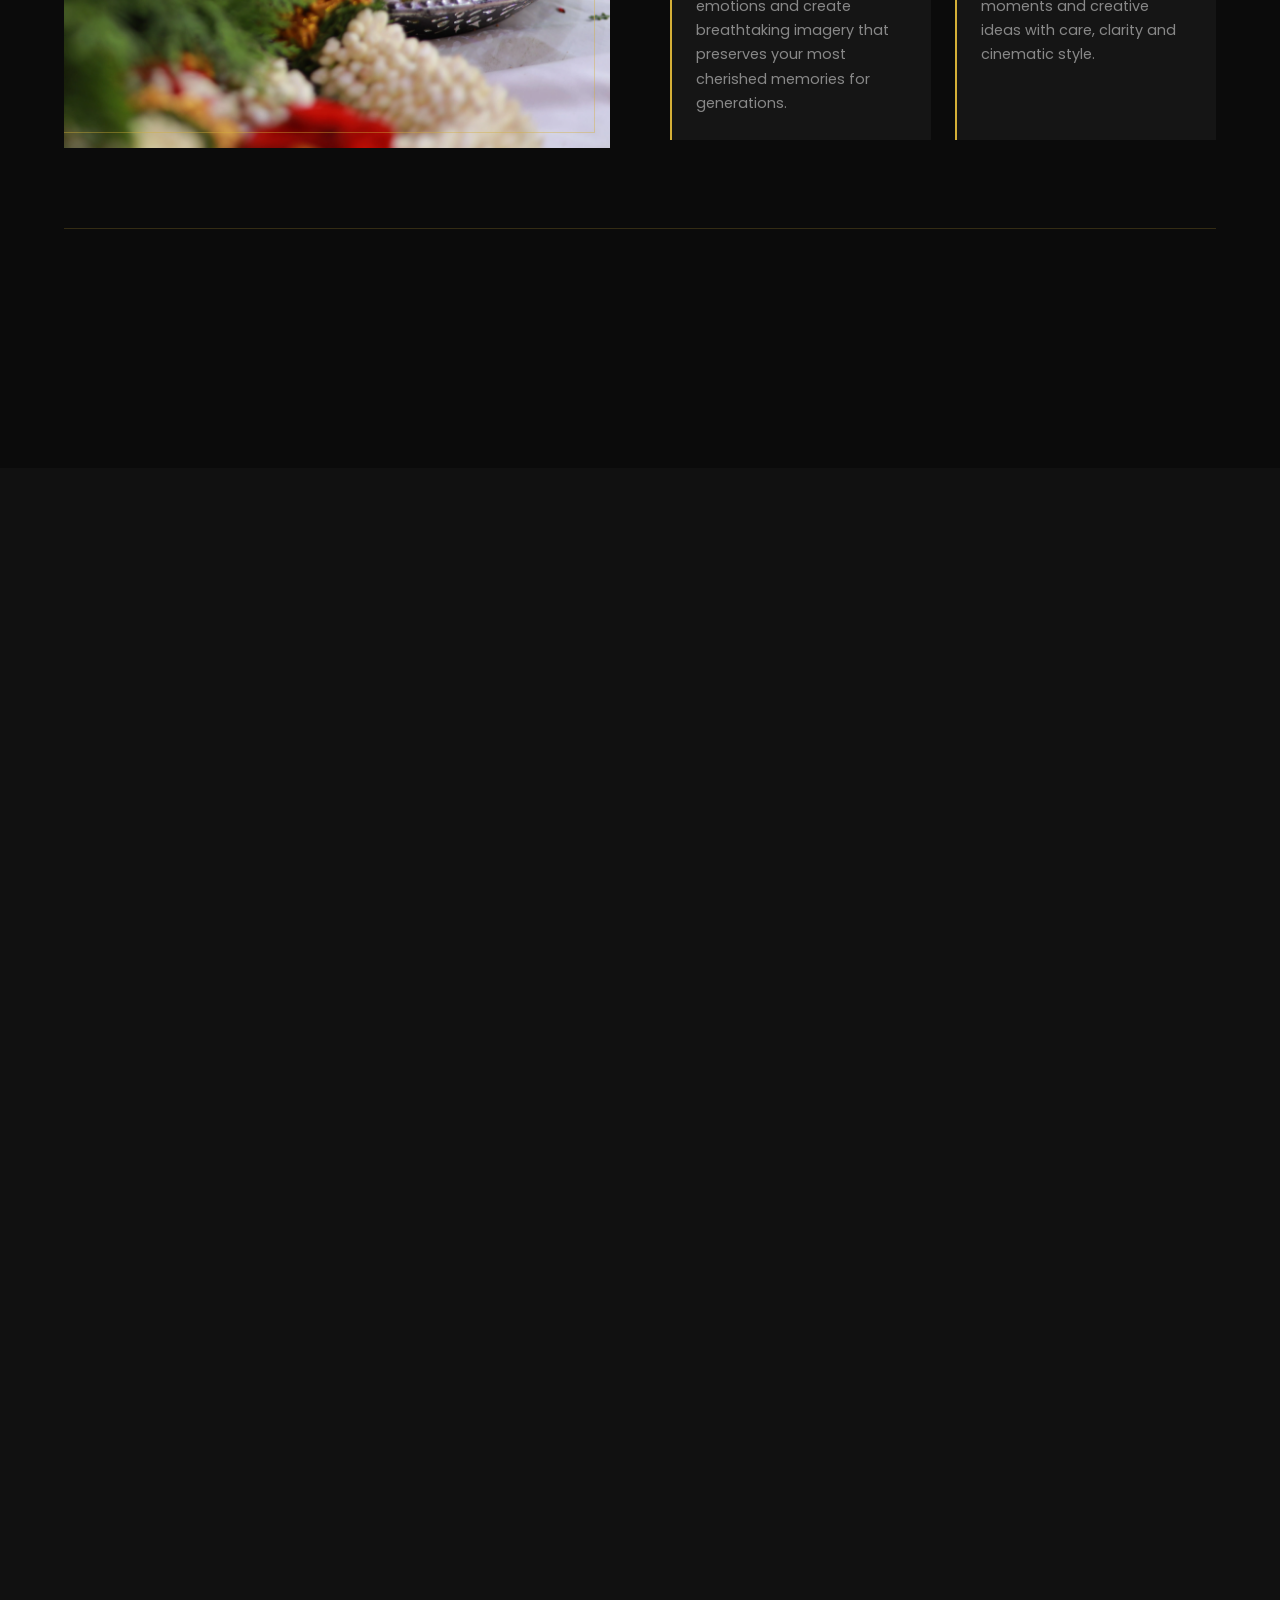
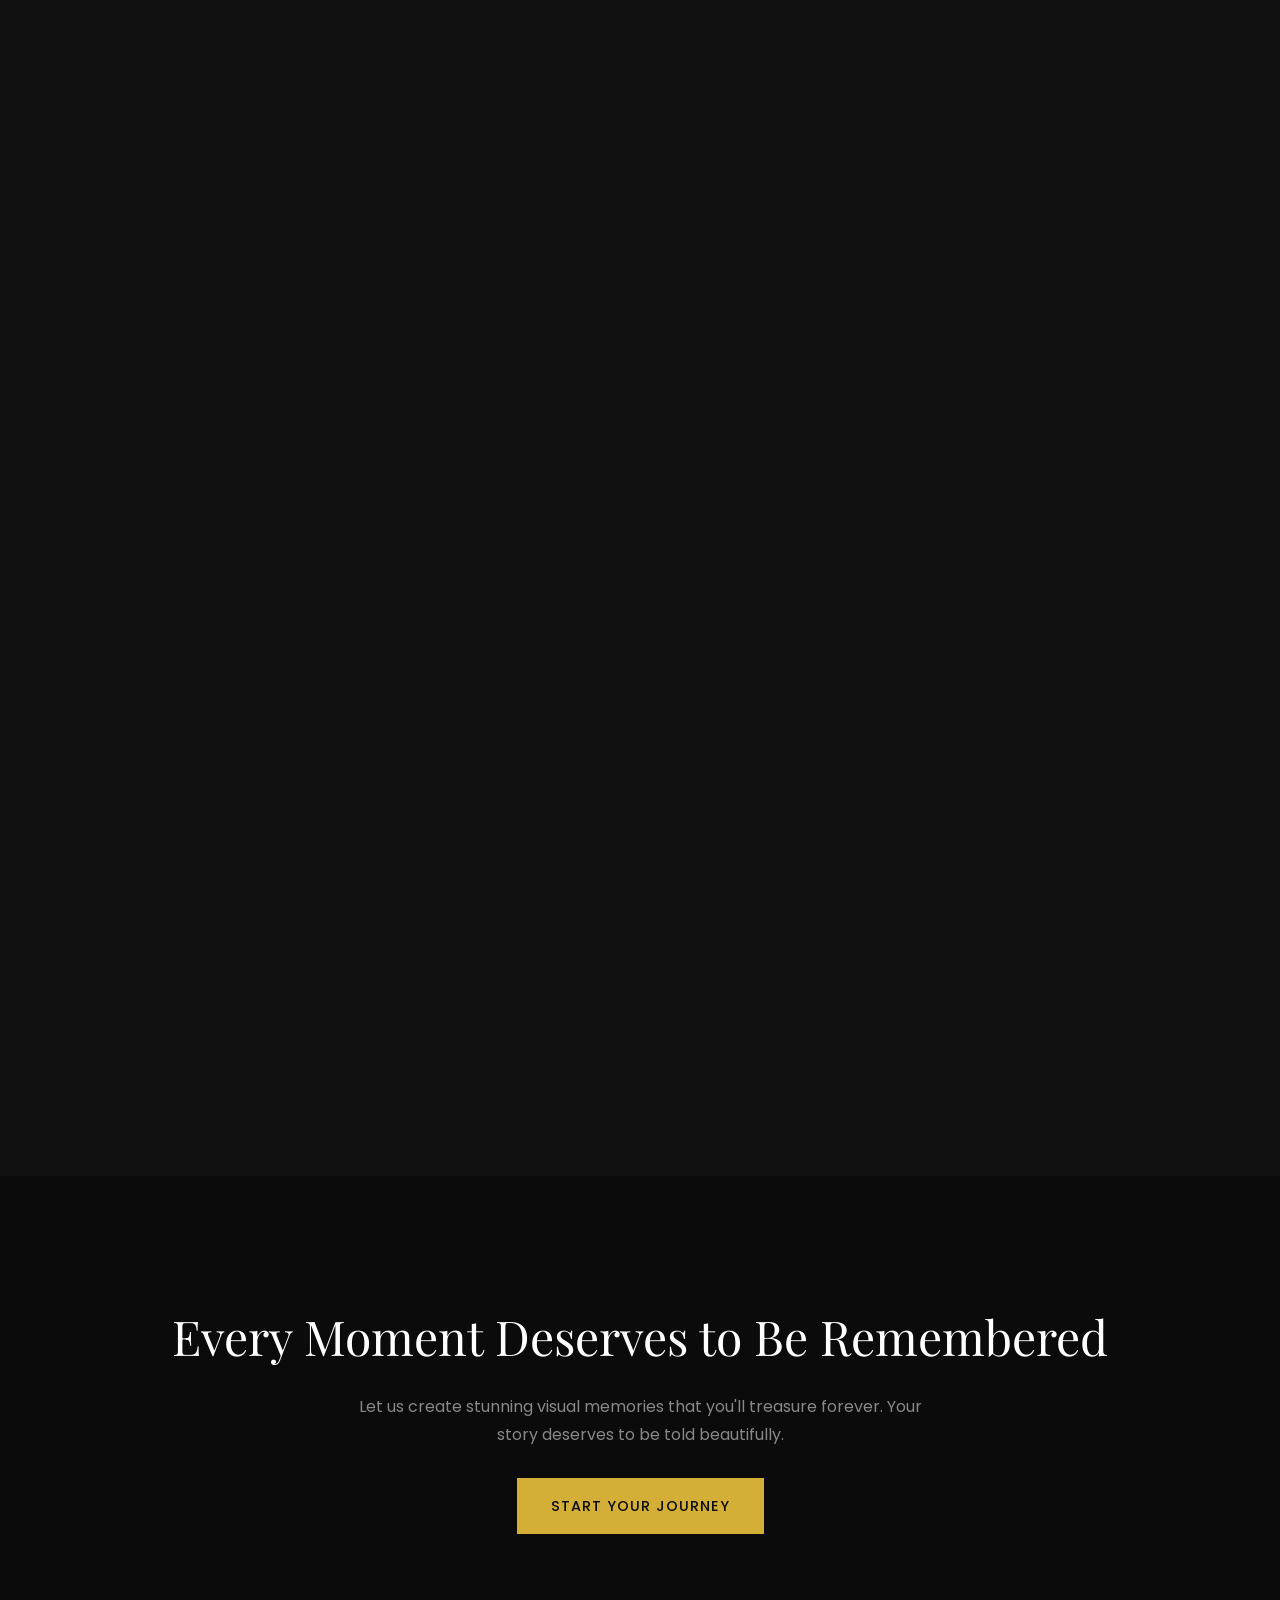
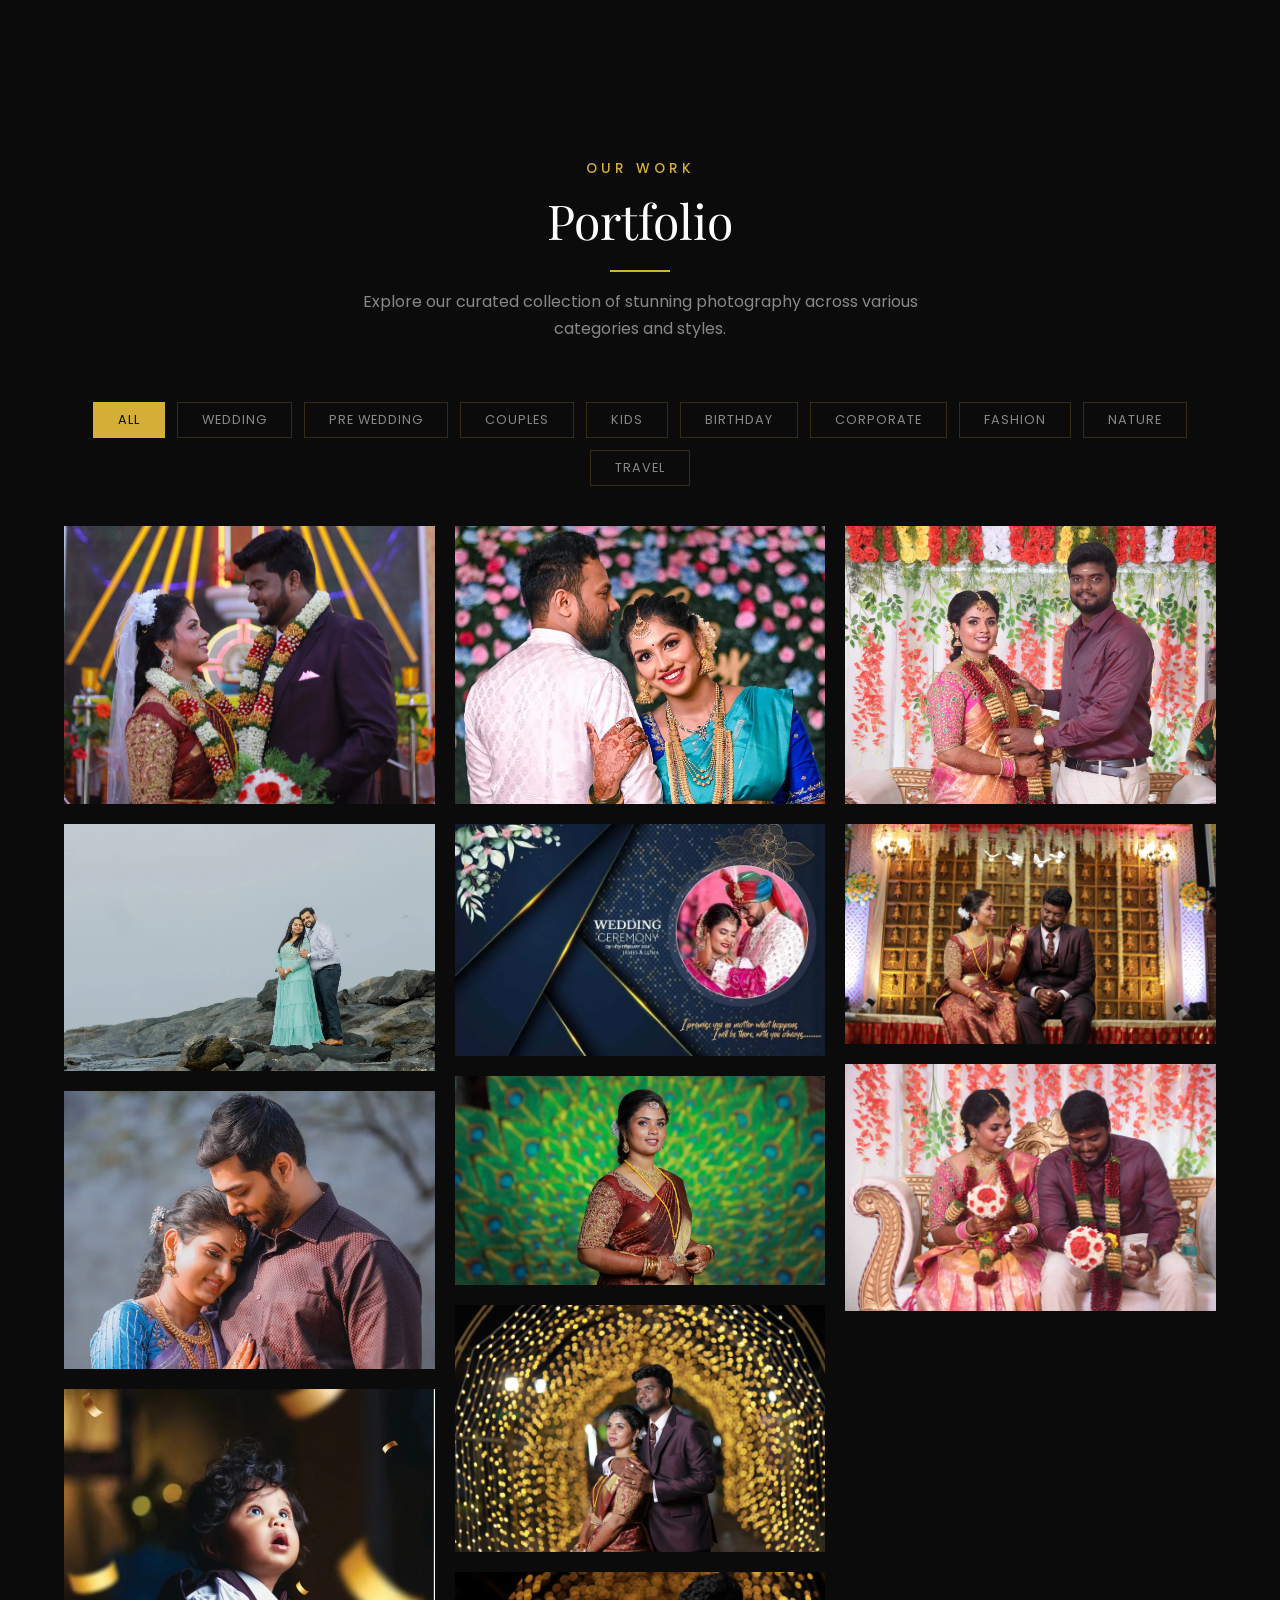
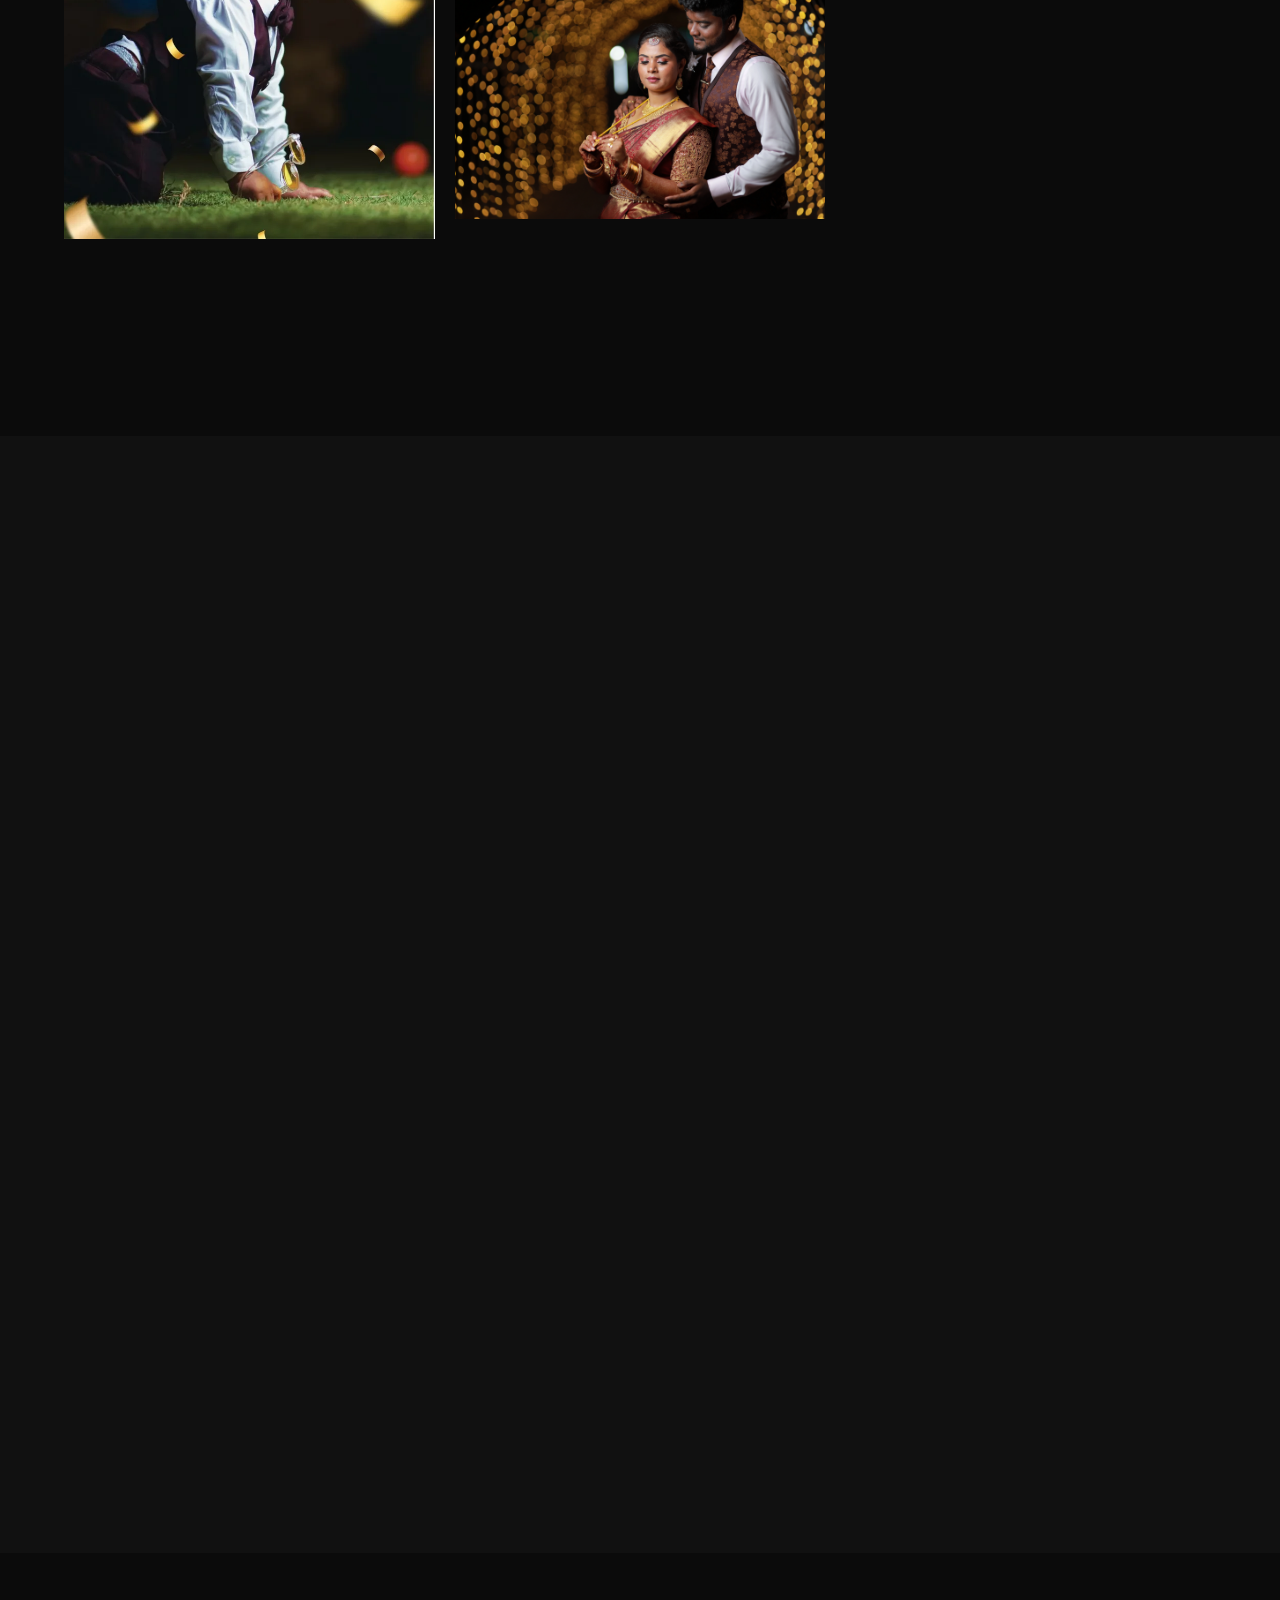
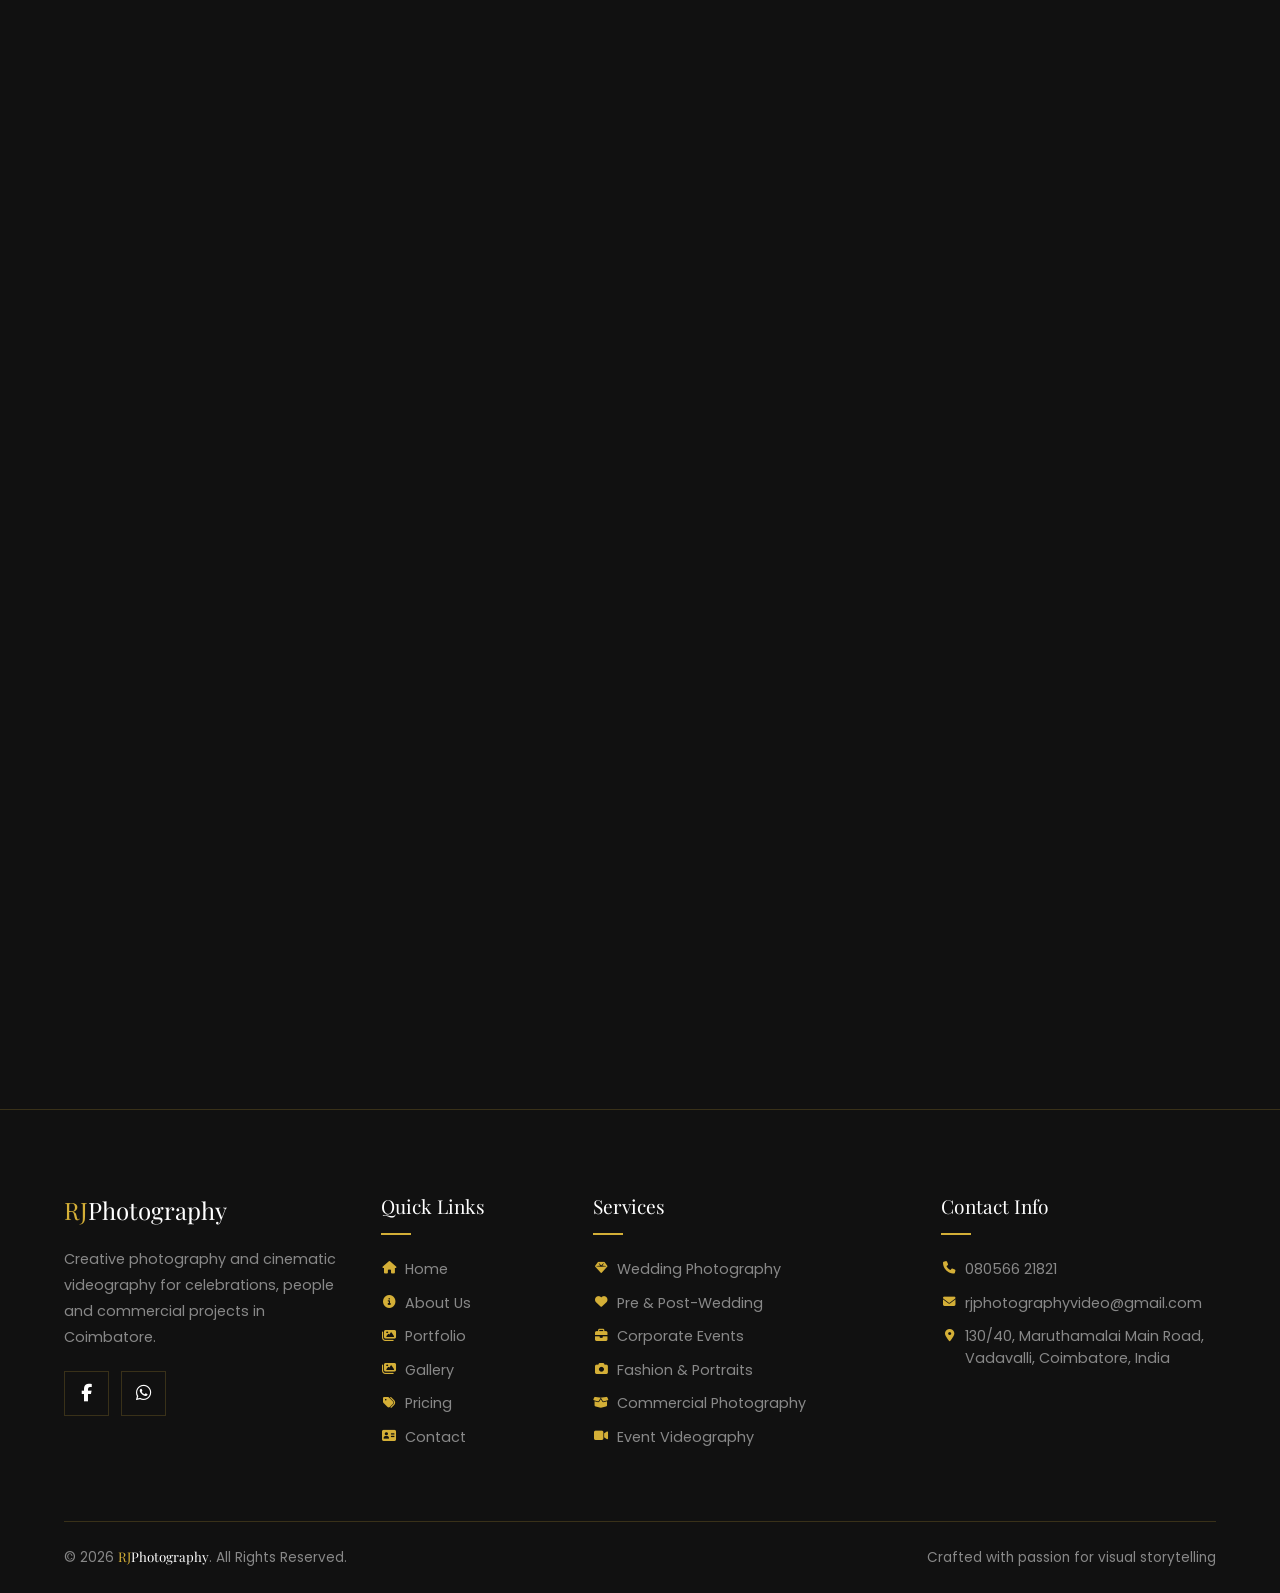
==== commit 1d3a640c: "footer changes" ====
--- a/index.html
+++ b/index.html
@@ -731,13 +731,12 @@
           <ul class="footer-links">
             <li><a href="tel:+918056621821">080566 21821</a></li>
             <li><a href="mailto:rjphotographyvideo@gmail.com">rjphotographyvideo@gmail.com</a></li>
-            <li>130/40, Maruthamalai Main Road</li>
-            <li>Vadavalli, Coimbatore, India</li>
+            <li><a href="https://www.google.com/maps/search/?api=1&amp;query=130%2F40%2C%20Maruthamalai%20Main%20Road%2C%20Vadavalli%2C%20Coimbatore%2C%20India" target="_blank" rel="noopener noreferrer">130/40, Maruthamalai Main Road, Vadavalli, Coimbatore, India</a></li>
           </ul>
         </div>
       </div>
       <div class="footer-bottom">
-        <p>&copy; 2026 RJ Photography. All Rights Reserved.</p>
+        <p>&copy; 2026 <span class="footer-brand-inline">RJ<span>Photography</span></span>. All Rights Reserved.</p>
         <p>Crafted with passion for visual storytelling</p>
       </div>
     </div>
@@ -777,17 +776,20 @@
           <select id="modal_event_type" name="event_type">
             <option value="">Select Event Type</option>
             <option value="Wedding">Wedding Photography</option>
-            <option value="Pre Wedding">Pre Wedding</option>
+            <option value="Pre Wedding">Pre &amp; Post-Wedding Photography</option>
             <option value="Birthday">Birthday Photography</option>
-            <option value="Baby Shoot">Baby Shoot</option>
-            <option value="Maternity">Maternity Shoot</option>
-            <option value="Corporate">Corporate Photography</option>
+            <option value="Baby Shoot">Baby Photography</option>
+            <option value="Maternity">Maternity Photography</option>
+            <option value="Portrait">Portrait Photography</option>
+            <option value="Corporate">Corporate Events</option>
+            <option value="Commercial">Commercial / Product Photography</option>
+            <option value="Videography">Wedding &amp; Event Videography</option>
             <option value="Other">Other</option>
           </select>
         </div>
         <div class="form-group">
           <label for="modal_event_date">Event Date</label>
-          <input type="date" id="modal_event_date" name="event_date">
+          <input type="text" id="modal_event_date" name="event_date" data-custom-event-date placeholder="Select event date" readonly>
         </div>
         <div class="form-group">
           <label for="modal_location">Location</label>
@@ -810,6 +812,7 @@
   <button class="float-btn back-to-top" aria-label="Back to top"><i class="fas fa-arrow-up"></i></button>
 
   <!-- Main JavaScript -->
+  <script src="https://cdn.jsdelivr.net/npm/@emailjs/browser@4/dist/email.min.js"></script>
   <script src="script.js"></script>
   <script type="module" src="reviews.js"></script>
 </body>
--- a/style.css
+++ b/style.css
@@ -1713,6 +1713,118 @@
   box-shadow: 0 0 0 2px rgba(212, 175, 55, 0.1);
 }
 
+[data-emailjs-contact-form] .form-group input[data-custom-event-date],
+.modal-overlay .booking-form-element .form-group input[data-custom-event-date] {
+  cursor: pointer;
+  pointer-events: auto;
+  padding-right: 48px;
+  background-image: url("data:image/svg+xml,%3Csvg xmlns='http://www.w3.org/2000/svg' viewBox='0 0 24 24' fill='none' stroke='%23d4af37' stroke-width='2' stroke-linecap='round' stroke-linejoin='round'%3E%3Crect x='3' y='4' width='18' height='17' rx='2'/%3E%3Cpath d='M8 2v4M16 2v4M3 10h18'/%3E%3C/svg%3E");
+  background-repeat: no-repeat;
+  background-position: right 16px center;
+  background-size: 18px;
+}
+
+.rj-date-picker {
+  position: fixed;
+  z-index: 10002;
+  width: min(330px, calc(100vw - 24px));
+  padding: 16px;
+  background: var(--bg-card);
+  border: 1px solid var(--color-primary);
+  box-shadow: 0 16px 36px rgba(0, 0, 0, 0.45);
+  color: var(--color-white);
+  opacity: 0;
+  visibility: hidden;
+  transform: translateY(-4px);
+  transition: opacity var(--transition-fast), transform var(--transition-fast), visibility var(--transition-fast);
+}
+
+.rj-date-picker.is-visible {
+  opacity: 1;
+  visibility: visible;
+  transform: translateY(0);
+}
+
+.rj-date-picker-header {
+  display: flex;
+  align-items: center;
+  justify-content: space-between;
+  gap: 12px;
+  margin-bottom: 14px;
+}
+
+.rj-date-picker-title {
+  color: var(--color-white);
+  font-family: var(--font-heading);
+  font-size: 1rem;
+  font-weight: 600;
+  text-align: center;
+}
+
+.rj-date-picker-control,
+.rj-date-picker-day {
+  display: inline-flex;
+  align-items: center;
+  justify-content: center;
+  border: 0;
+  background: transparent;
+  color: var(--color-white);
+  cursor: pointer;
+  font: inherit;
+}
+
+.rj-date-picker-control {
+  width: 32px;
+  height: 32px;
+  border: 1px solid rgba(212, 175, 55, 0.45);
+  color: var(--color-primary);
+  transition: var(--transition-fast);
+}
+
+.rj-date-picker-control:hover,
+.rj-date-picker-control:focus-visible {
+  background: var(--color-primary);
+  color: var(--bg-primary);
+}
+
+.rj-date-picker-weekdays,
+.rj-date-picker-days {
+  display: grid;
+  grid-template-columns: repeat(7, 1fr);
+  gap: 4px;
+  text-align: center;
+}
+
+.rj-date-picker-weekdays {
+  margin-bottom: 6px;
+  color: var(--color-primary);
+  font-size: 0.7rem;
+  font-weight: 600;
+  letter-spacing: 0.04em;
+}
+
+.rj-date-picker-day {
+  aspect-ratio: 1;
+  min-height: 34px;
+  border: 1px solid transparent;
+  font-size: 0.82rem;
+  transition: var(--transition-fast);
+}
+
+.rj-date-picker-day:hover,
+.rj-date-picker-day:focus-visible,
+.rj-date-picker-day.is-today {
+  border-color: rgba(212, 175, 55, 0.65);
+  color: var(--color-primary);
+}
+
+.rj-date-picker-day.is-selected {
+  background: var(--color-primary);
+  border-color: var(--color-primary);
+  color: var(--bg-primary);
+  font-weight: 700;
+}
+
 .form-group textarea {
   resize: vertical;
   min-height: 120px;
@@ -1727,6 +1839,22 @@
 .form-submit {
   width: 100%;
   margin-top: 10px;
+}
+
+.contact-form-status {
+  min-height: 24px;
+  margin: 4px 0 10px;
+  text-align: center;
+  color: var(--color-muted);
+  font-size: 0.9rem;
+}
+
+.contact-form-status a {
+  color: var(--color-primary);
+}
+
+.contact-form-status-error {
+  color: #e27b7b;
 }
 
 /* ---------- Contact Page ---------- */
@@ -1795,11 +1923,11 @@
   inset: 0;
 }
 
-.page-hero-overlay {
+/* .page-hero-overlay {
   position: absolute;
   inset: 0;
   background: rgba(11, 11, 11, 0.7);
-}
+} */
 
 .page-hero-content {
   position: relative;
@@ -1818,11 +1946,13 @@
   justify-content: flex-start;
   gap: 8px;
   font-size: 0.85rem;
-  color: var(--color-muted);
+  /* color: var(--color-muted); */
+  color: #f5f5f5;
 }
 
 .breadcrumb a {
-  color: var(--color-primary);
+  /* color: var(--color-primary); */
+  color: #e8b719;
 }
 
 .contact-grid {
@@ -1896,9 +2026,17 @@
 
 .footer-grid {
   display: grid;
-  grid-template-columns: 2fr 1fr 1fr 1fr;
-  gap: 40px;
+  grid-template-columns: minmax(200px, 1.35fr) minmax(130px, 0.85fr) minmax(250px, 1.5fr) minmax(220px, 1.3fr);
+  gap: 32px;
   margin-bottom: 60px;
+}
+
+.footer-grid > div:nth-child(3) {
+  min-width: 0;
+}
+
+.footer-grid > div:nth-child(3) .footer-links a {
+  white-space: nowrap;
 }
 
 .footer-brand p {
@@ -1928,18 +2066,37 @@
 }
 
 .footer-links li {
+  display: flex;
+  align-items: flex-start;
   margin-bottom: 12px;
-}
-
-.footer-links a {
   color: var(--color-muted);
   font-size: 0.9rem;
+  line-height: 1.5;
+}
+
+.footer-links a {
+  display: inline-flex;
+  align-items: flex-start;
+  min-width: 0;
+  color: var(--color-muted);
+  font-size: 0.9rem;
+  line-height: 1.5;
   transition: var(--transition-fast);
 }
 
 .footer-links a:hover {
   color: var(--color-primary);
   padding-left: 5px;
+}
+
+.footer-link-icon {
+  flex: 0 0 16px;
+  width: 16px;
+  margin: 0.28em 8px 0 0;
+  color: var(--color-primary);
+  font-size: 0.78rem;
+  text-align: center;
+  line-height: 1;
 }
 
 .footer-social {
@@ -1961,6 +2118,17 @@
 .footer-bottom p {
   color: var(--color-muted);
   font-size: 0.85rem;
+}
+
+.footer-brand-inline {
+  color: var(--color-primary);
+  font-family: var(--font-heading);
+  font-size: 0.98em;
+  white-space: nowrap;
+}
+
+.footer-brand-inline span {
+  color: var(--color-white);
 }
 
 /* ---------- Floating Buttons ---------- */
@@ -2301,6 +2469,10 @@
     transform: translateX(-50%);
   }
 
+  .footer-links li {
+    justify-content: center;
+  }
+
   .footer-social {
     justify-content: center;
   }
@@ -2397,6 +2569,12 @@
   }
 }
 
+@media (max-width: 360px) {
+  .footer-grid > div:nth-child(3) .footer-links a {
+    white-space: normal;
+  }
+}
+
 /* Shared package-card layout: Pricing page reference used by Home and Pricing. */
 .pricing-grid {
   display: flex;
